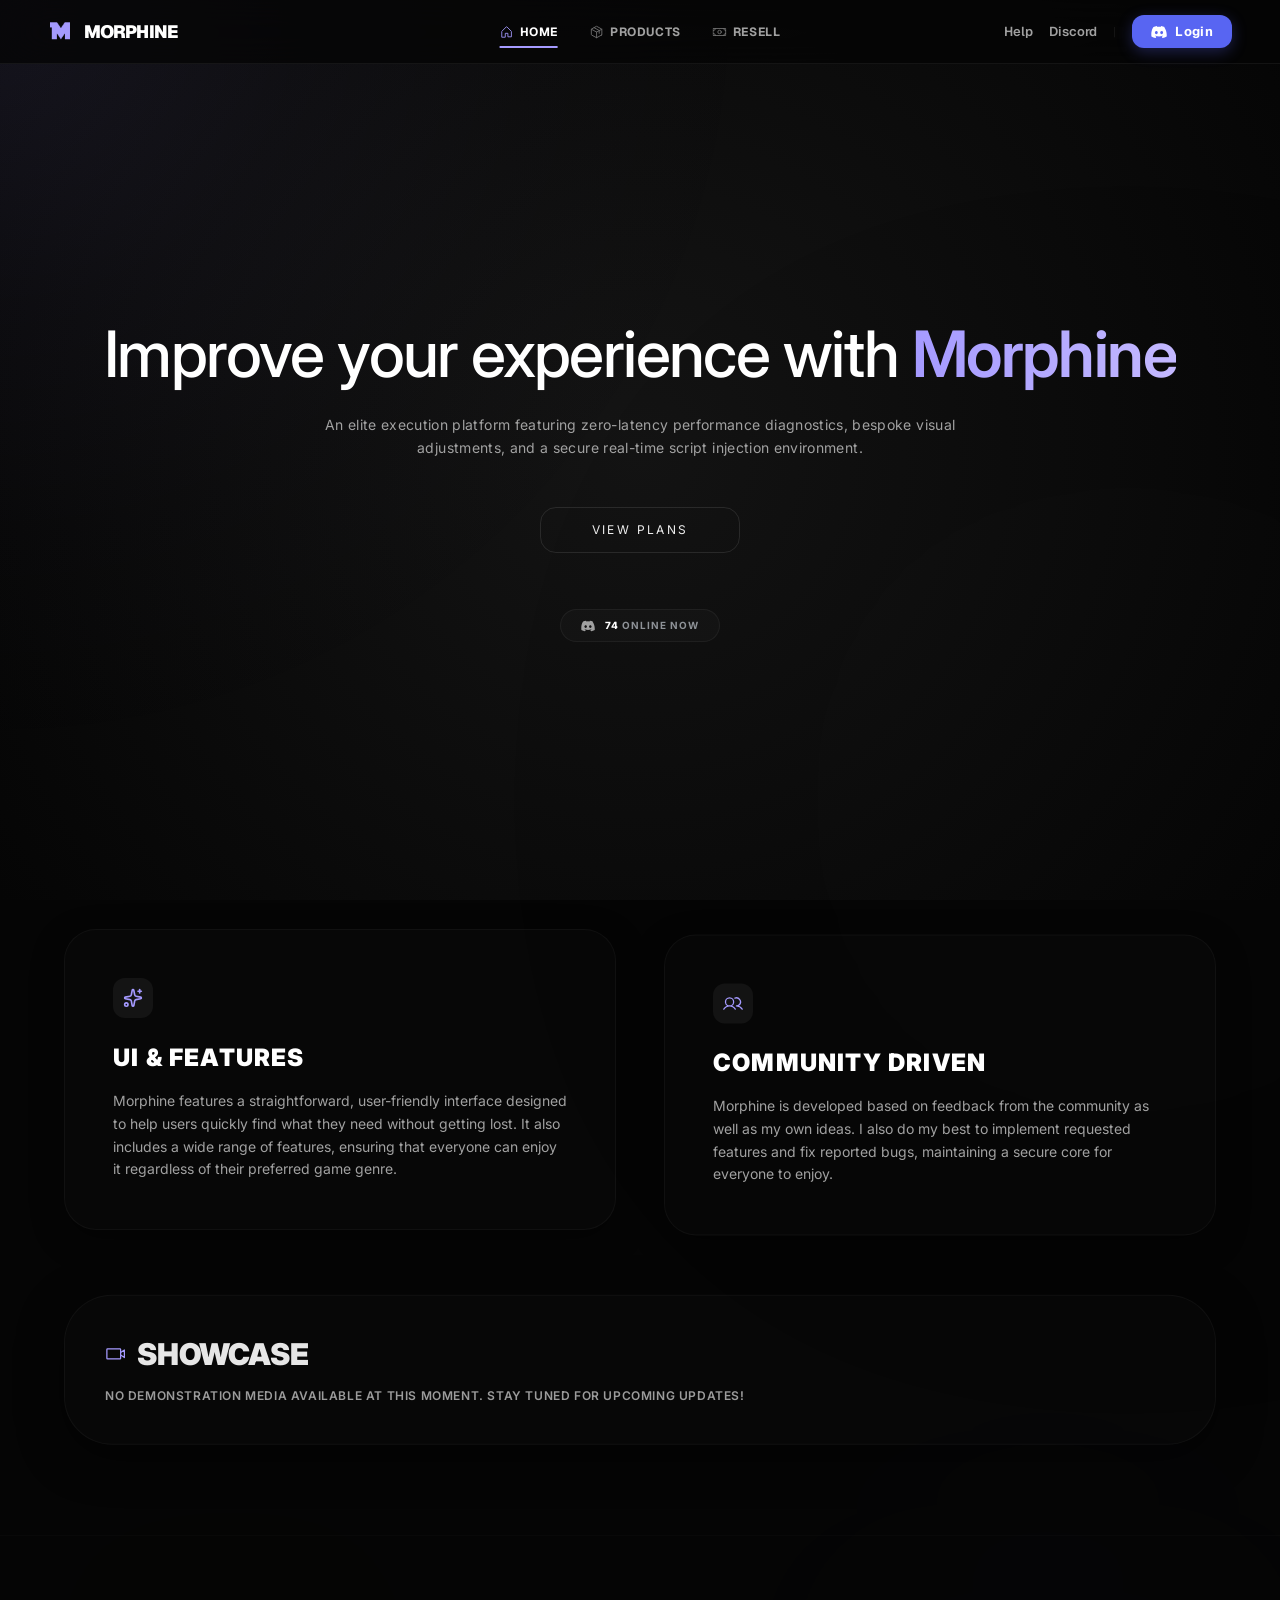
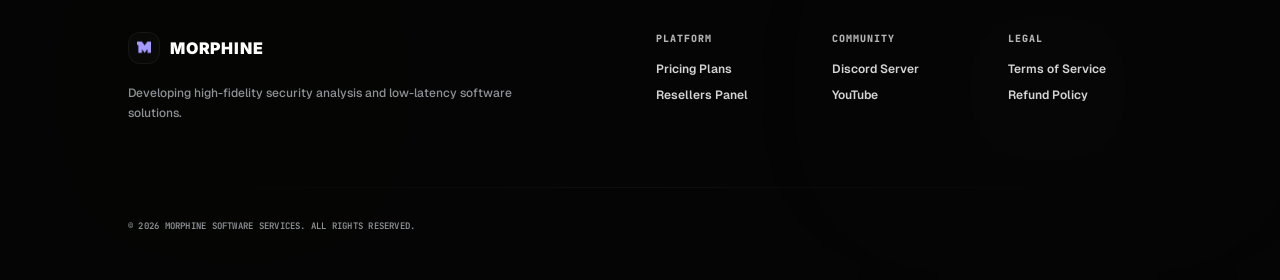
==== index.html @ e071e493 "Add files via upload" ====
<!doctype html>
<html lang="en">
  <head>
    <meta charset="UTF-8" />
    <script type="text/javascript">
      (function() {
        var redirect = sessionStorage.getItem('redirect');
        if (redirect) {
          sessionStorage.removeItem('redirect');
          window.history.replaceState(null, null, redirect);
        }
      })();
    </script>
    <meta name="viewport" content="width=device-width, initial-scale=1.0" />
    <title>Morphine</title>
    <link rel="icon" type="image/png" href="/logo.png">
    <script type="module" crossorigin src="/assets/index-DvwHaj_X.js"></script>
    <link rel="stylesheet" crossorigin href="/assets/index-ChEI8tGY.css">
  </head>
  <body>
    <div id="root"></div>
  </body>
</html>
---- assets/index-ChEI8tGY.css ----
@import"https://fonts.googleapis.com/css2?family=Geist:wght@100..900&family=Inter:wght@300;400;500;600;700;800;900&family=JetBrains+Mono:wght@400;700&display=swap";/*! tailwindcss v4.3.0 | MIT License | https://tailwindcss.com */@layer properties{@supports (((-webkit-hyphens:none)) and (not (margin-trim:inline))) or ((-moz-orient:inline) and (not (color:rgb(from red r g b)))){*,:before,:after,::backdrop{--tw-translate-x:0;--tw-translate-y:0;--tw-translate-z:0;--tw-scale-x:1;--tw-scale-y:1;--tw-scale-z:1;--tw-rotate-x:initial;--tw-rotate-y:initial;--tw-rotate-z:initial;--tw-skew-x:initial;--tw-skew-y:initial;--tw-space-y-reverse:0;--tw-divide-y-reverse:0;--tw-border-style:solid;--tw-gradient-position:initial;--tw-gradient-from:#0000;--tw-gradient-via:#0000;--tw-gradient-to:#0000;--tw-gradient-stops:initial;--tw-gradient-via-stops:initial;--tw-gradient-from-position:0%;--tw-gradient-via-position:50%;--tw-gradient-to-position:100%;--tw-leading:initial;--tw-font-weight:initial;--tw-tracking:initial;--tw-shadow:0 0 #0000;--tw-shadow-color:initial;--tw-shadow-alpha:100%;--tw-inset-shadow:0 0 #0000;--tw-inset-shadow-color:initial;--tw-inset-shadow-alpha:100%;--tw-ring-color:initial;--tw-ring-shadow:0 0 #0000;--tw-inset-ring-color:initial;--tw-inset-ring-shadow:0 0 #0000;--tw-ring-inset:initial;--tw-ring-offset-width:0px;--tw-ring-offset-color:#fff;--tw-ring-offset-shadow:0 0 #0000;--tw-blur:initial;--tw-brightness:initial;--tw-contrast:initial;--tw-grayscale:initial;--tw-hue-rotate:initial;--tw-invert:initial;--tw-opacity:initial;--tw-saturate:initial;--tw-sepia:initial;--tw-drop-shadow:initial;--tw-drop-shadow-color:initial;--tw-drop-shadow-alpha:100%;--tw-drop-shadow-size:initial;--tw-backdrop-blur:initial;--tw-backdrop-brightness:initial;--tw-backdrop-contrast:initial;--tw-backdrop-grayscale:initial;--tw-backdrop-hue-rotate:initial;--tw-backdrop-invert:initial;--tw-backdrop-opacity:initial;--tw-backdrop-saturate:initial;--tw-backdrop-sepia:initial;--tw-duration:initial;--tw-ease:initial}}}@layer theme{:root,:host{--font-sans:"Inter", ui-sans-serif, system-ui, sans-serif;--font-mono:"JetBrains Mono", ui-monospace, SFMono-Regular, monospace;--color-red-400:oklch(70.4% .191 22.216);--color-red-500:oklch(63.7% .237 25.331);--color-amber-200:oklch(92.4% .12 95.746);--color-amber-300:oklch(87.9% .169 91.605);--color-amber-400:oklch(82.8% .189 84.429);--color-amber-500:oklch(76.9% .188 70.08);--color-emerald-300:oklch(84.5% .143 164.978);--color-emerald-400:oklch(76.5% .177 163.223);--color-emerald-500:oklch(69.6% .17 162.48);--color-purple-600:oklch(55.8% .288 302.321);--color-rose-200:oklch(89.2% .058 10.001);--color-rose-400:oklch(71.2% .194 13.428);--color-rose-500:oklch(64.5% .246 16.439);--color-rose-950:oklch(27.1% .105 12.094);--color-gray-700:oklch(37.3% .034 259.733);--color-gray-800:oklch(27.8% .033 256.848);--color-neutral-200:oklch(92.2% 0 0);--color-neutral-300:oklch(87% 0 0);--color-neutral-400:oklch(70.8% 0 0);--color-neutral-500:oklch(55.6% 0 0);--color-neutral-600:oklch(43.9% 0 0);--color-neutral-700:oklch(37.1% 0 0);--color-neutral-800:oklch(26.9% 0 0);--color-black:#000;--color-white:#fff;--spacing:.25rem;--container-sm:24rem;--container-md:28rem;--container-lg:32rem;--container-2xl:42rem;--container-3xl:48rem;--container-4xl:56rem;--container-5xl:64rem;--container-6xl:72rem;--text-xs:.75rem;--text-xs--line-height:calc(1 / .75);--text-sm:.875rem;--text-sm--line-height:calc(1.25 / .875);--text-base:1rem;--text-base--line-height: 1.5 ;--text-lg:1.125rem;--text-lg--line-height:calc(1.75 / 1.125);--text-xl:1.25rem;--text-xl--line-height:calc(1.75 / 1.25);--text-2xl:1.5rem;--text-2xl--line-height:calc(2 / 1.5);--text-3xl:1.875rem;--text-3xl--line-height: 1.2 ;--text-4xl:2.25rem;--text-4xl--line-height:calc(2.5 / 2.25);--text-5xl:3rem;--text-5xl--line-height:1;--text-6xl:3.75rem;--text-6xl--line-height:1;--font-weight-normal:400;--font-weight-medium:500;--font-weight-semibold:600;--font-weight-bold:700;--font-weight-extrabold:800;--font-weight-black:900;--tracking-tighter:-.05em;--tracking-tight:-.025em;--tracking-normal:0em;--tracking-wide:.025em;--tracking-wider:.05em;--tracking-widest:.1em;--leading-tight:1.25;--leading-snug:1.375;--leading-relaxed:1.625;--radius-md:.375rem;--radius-lg:.5rem;--radius-xl:.75rem;--radius-2xl:1rem;--radius-3xl:1.5rem;--ease-out:cubic-bezier(0, 0, .2, 1);--animate-spin:spin 1s linear infinite;--animate-ping:ping 1s cubic-bezier(0, 0, .2, 1) infinite;--animate-pulse:pulse 2s cubic-bezier(.4, 0, .6, 1) infinite;--blur-sm:8px;--blur-md:12px;--blur-xl:24px;--blur-2xl:40px;--default-transition-duration:.15s;--default-transition-timing-function:cubic-bezier(.4, 0, .2, 1);--default-font-family:var(--font-sans);--default-mono-font-family:var(--font-mono);--font-geist:"Geist", "Inter", ui-sans-serif, system-ui, sans-serif}}@layer base{*,:after,:before,::backdrop{box-sizing:border-box;border:0 solid;margin:0;padding:0}::file-selector-button{box-sizing:border-box;border:0 solid;margin:0;padding:0}html,:host{-webkit-text-size-adjust:100%;-moz-tab-size:4;tab-size:4;line-height:1.5;font-family:var(--default-font-family,ui-sans-serif, system-ui, sans-serif, "Apple Color Emoji", "Segoe UI Emoji", "Segoe UI Symbol", "Noto Color Emoji");font-feature-settings:var(--default-font-feature-settings,normal);font-variation-settings:var(--default-font-variation-settings,normal);-webkit-tap-highlight-color:transparent}hr{height:0;color:inherit;border-top-width:1px}abbr:where([title]){-webkit-text-decoration:underline dotted;text-decoration:underline dotted}h1,h2,h3,h4,h5,h6{font-size:inherit;font-weight:inherit}a{color:inherit;-webkit-text-decoration:inherit;text-decoration:inherit}b,strong{font-weight:bolder}code,kbd,samp,pre{font-family:var(--default-mono-font-family,ui-monospace, SFMono-Regular, Menlo, Monaco, Consolas, "Liberation Mono", "Courier New", monospace);font-feature-settings:var(--default-mono-font-feature-settings,normal);font-variation-settings:var(--default-mono-font-variation-settings,normal);font-size:1em}small{font-size:80%}sub,sup{vertical-align:baseline;font-size:75%;line-height:0;position:relative}sub{bottom:-.25em}sup{top:-.5em}table{text-indent:0;border-color:inherit;border-collapse:collapse}:-moz-focusring{outline:auto}progress{vertical-align:baseline}summary{display:list-item}ol,ul,menu{list-style:none}img,svg,video,canvas,audio,iframe,embed,object{vertical-align:middle;display:block}img,video{max-width:100%;height:auto}button,input,select,optgroup,textarea{font:inherit;font-feature-settings:inherit;font-variation-settings:inherit;letter-spacing:inherit;color:inherit;opacity:1;background-color:#0000;border-radius:0}::file-selector-button{font:inherit;font-feature-settings:inherit;font-variation-settings:inherit;letter-spacing:inherit;color:inherit;opacity:1;background-color:#0000;border-radius:0}:where(select:is([multiple],[size])) optgroup{font-weight:bolder}:where(select:is([multiple],[size])) optgroup option{padding-inline-start:20px}::file-selector-button{margin-inline-end:4px}::placeholder{opacity:1}@supports (not ((-webkit-appearance:-apple-pay-button))) or (contain-intrinsic-size:1px){::placeholder{color:currentColor}@supports (color:color-mix(in lab,red,red)){::placeholder{color:color-mix(in oklab,currentcolor 50%,transparent)}}}textarea{resize:vertical}::-webkit-search-decoration{-webkit-appearance:none}::-webkit-date-and-time-value{min-height:1lh;text-align:inherit}::-webkit-datetime-edit{display:inline-flex}::-webkit-datetime-edit-fields-wrapper{padding:0}::-webkit-datetime-edit{padding-block:0}::-webkit-datetime-edit-year-field{padding-block:0}::-webkit-datetime-edit-month-field{padding-block:0}::-webkit-datetime-edit-day-field{padding-block:0}::-webkit-datetime-edit-hour-field{padding-block:0}::-webkit-datetime-edit-minute-field{padding-block:0}::-webkit-datetime-edit-second-field{padding-block:0}::-webkit-datetime-edit-millisecond-field{padding-block:0}::-webkit-datetime-edit-meridiem-field{padding-block:0}::-webkit-calendar-picker-indicator{line-height:1}:-moz-ui-invalid{box-shadow:none}button,input:where([type=button],[type=reset],[type=submit]){-webkit-appearance:button;-moz-appearance:button;appearance:button}::file-selector-button{-webkit-appearance:button;-moz-appearance:button;appearance:button}::-webkit-inner-spin-button{height:auto}::-webkit-outer-spin-button{height:auto}[hidden]:where(:not([hidden=until-found])){display:none!important}}@layer components;@layer utilities{.pointer-events-auto{pointer-events:auto}.pointer-events-none{pointer-events:none}.invisible{visibility:hidden}.absolute{position:absolute}.fixed{position:fixed}.relative{position:relative}.inset-0{inset:calc(var(--spacing) * 0)}.inset-x-0{inset-inline:calc(var(--spacing) * 0)}.inset-y-0{inset-block:calc(var(--spacing) * 0)}.-top-10{top:calc(var(--spacing) * -10)}.-top-12{top:calc(var(--spacing) * -12)}.-top-px{top:-1px}.top-0{top:calc(var(--spacing) * 0)}.top-3{top:calc(var(--spacing) * 3)}.top-3\.5{top:calc(var(--spacing) * 3.5)}.top-4{top:calc(var(--spacing) * 4)}.top-14{top:calc(var(--spacing) * 14)}.top-full{top:100%}.-right-12{right:calc(var(--spacing) * -12)}.right-0{right:calc(var(--spacing) * 0)}.right-1\/4{right:25%}.right-3{right:calc(var(--spacing) * 3)}.right-4{right:calc(var(--spacing) * 4)}.right-6{right:calc(var(--spacing) * 6)}.right-10{right:calc(var(--spacing) * 10)}.bottom-0{bottom:calc(var(--spacing) * 0)}.bottom-3{bottom:calc(var(--spacing) * 3)}.bottom-6{bottom:calc(var(--spacing) * 6)}.bottom-12{bottom:calc(var(--spacing) * 12)}.left-0{left:calc(var(--spacing) * 0)}.left-1\/2{left:50%}.left-1\/4{left:25%}.left-3{left:calc(var(--spacing) * 3)}.left-4{left:calc(var(--spacing) * 4)}.left-10{left:calc(var(--spacing) * 10)}.left-\[19px\]{left:19px}.z-0{z-index:0}.z-10{z-index:10}.z-20{z-index:20}.z-30{z-index:30}.z-40{z-index:40}.z-50{z-index:50}.z-\[60\]{z-index:60}.z-\[190\]{z-index:190}.z-\[200\]{z-index:200}.z-\[210\]{z-index:210}.z-\[9990\]{z-index:9990}.z-\[10000\]{z-index:10000}.container{width:100%}@media(min-width:40rem){.container{max-width:40rem}}@media(min-width:48rem){.container{max-width:48rem}}@media(min-width:64rem){.container{max-width:64rem}}@media(min-width:80rem){.container{max-width:80rem}}@media(min-width:96rem){.container{max-width:96rem}}.mx-auto{margin-inline:auto}.\!my-4\.5{margin-block:calc(var(--spacing) * 4.5)!important}.my-1{margin-block:calc(var(--spacing) * 1)}.my-3{margin-block:calc(var(--spacing) * 3)}.-mt-4{margin-top:calc(var(--spacing) * -4)}.mt-0\.5{margin-top:calc(var(--spacing) * .5)}.mt-1{margin-top:calc(var(--spacing) * 1)}.mt-1\.5{margin-top:calc(var(--spacing) * 1.5)}.mt-2{margin-top:calc(var(--spacing) * 2)}.mt-2\.5{margin-top:calc(var(--spacing) * 2.5)}.mt-3{margin-top:calc(var(--spacing) * 3)}.mt-4{margin-top:calc(var(--spacing) * 4)}.mt-8{margin-top:calc(var(--spacing) * 8)}.mt-12{margin-top:calc(var(--spacing) * 12)}.mt-14{margin-top:calc(var(--spacing) * 14)}.mt-auto{margin-top:auto}.mr-1{margin-right:calc(var(--spacing) * 1)}.mb-0\.5{margin-bottom:calc(var(--spacing) * .5)}.mb-1{margin-bottom:calc(var(--spacing) * 1)}.mb-2{margin-bottom:calc(var(--spacing) * 2)}.mb-3{margin-bottom:calc(var(--spacing) * 3)}.mb-4{margin-bottom:calc(var(--spacing) * 4)}.mb-5{margin-bottom:calc(var(--spacing) * 5)}.mb-6{margin-bottom:calc(var(--spacing) * 6)}.mb-8{margin-bottom:calc(var(--spacing) * 8)}.mb-10{margin-bottom:calc(var(--spacing) * 10)}.mb-12{margin-bottom:calc(var(--spacing) * 12)}.mb-16{margin-bottom:calc(var(--spacing) * 16)}.ml-0\.5{margin-left:calc(var(--spacing) * .5)}.ml-1{margin-left:calc(var(--spacing) * 1)}.ml-2{margin-left:calc(var(--spacing) * 2)}.ml-3{margin-left:calc(var(--spacing) * 3)}.ml-4{margin-left:calc(var(--spacing) * 4)}.block{display:block}.contents{display:contents}.flex{display:flex}.grid{display:grid}.hidden{display:none}.inline{display:inline}.inline-flex{display:inline-flex}.table{display:table}.aspect-\[16\/10\]{aspect-ratio:16/10}.size-5{width:calc(var(--spacing) * 5);height:calc(var(--spacing) * 5)}.h-0\.5{height:calc(var(--spacing) * .5)}.h-1{height:calc(var(--spacing) * 1)}.h-1\.5{height:calc(var(--spacing) * 1.5)}.h-2\.5{height:calc(var(--spacing) * 2.5)}.h-3{height:calc(var(--spacing) * 3)}.h-3\.5{height:calc(var(--spacing) * 3.5)}.h-4{height:calc(var(--spacing) * 4)}.h-4\.5{height:calc(var(--spacing) * 4.5)}.h-5{height:calc(var(--spacing) * 5)}.h-5\.5{height:calc(var(--spacing) * 5.5)}.h-6{height:calc(var(--spacing) * 6)}.h-8{height:calc(var(--spacing) * 8)}.h-9{height:calc(var(--spacing) * 9)}.h-10{height:calc(var(--spacing) * 10)}.h-12{height:calc(var(--spacing) * 12)}.h-14{height:calc(var(--spacing) * 14)}.h-16{height:calc(var(--spacing) * 16)}.h-24{height:calc(var(--spacing) * 24)}.h-32{height:calc(var(--spacing) * 32)}.h-40{height:calc(var(--spacing) * 40)}.h-48{height:calc(var(--spacing) * 48)}.h-96{height:calc(var(--spacing) * 96)}.h-\[1px\]{height:1px}.h-\[35rem\]{height:35rem}.h-\[46rem\]{height:46rem}.h-\[100px\]{height:100px}.h-full{height:100%}.h-px{height:1px}.max-h-\[80vh\]{max-height:80vh}.max-h-\[90vh\]{max-height:90vh}.max-h-\[250px\]{max-height:250px}.min-h-\[50vh\]{min-height:50vh}.min-h-\[82vh\]{min-height:82vh}.min-h-\[85vh\]{min-height:85vh}.min-h-\[90vh\]{min-height:90vh}.min-h-\[92vh\]{min-height:92vh}.min-h-screen{min-height:100vh}.w-1{width:calc(var(--spacing) * 1)}.w-1\.5{width:calc(var(--spacing) * 1.5)}.w-2\.5{width:calc(var(--spacing) * 2.5)}.w-3{width:calc(var(--spacing) * 3)}.w-3\.5{width:calc(var(--spacing) * 3.5)}.w-4{width:calc(var(--spacing) * 4)}.w-4\.5{width:calc(var(--spacing) * 4.5)}.w-5{width:calc(var(--spacing) * 5)}.w-5\.5{width:calc(var(--spacing) * 5.5)}.w-6{width:calc(var(--spacing) * 6)}.w-8{width:calc(var(--spacing) * 8)}.w-9{width:calc(var(--spacing) * 9)}.w-10{width:calc(var(--spacing) * 10)}.w-12{width:calc(var(--spacing) * 12)}.w-16{width:calc(var(--spacing) * 16)}.w-24{width:calc(var(--spacing) * 24)}.w-32{width:calc(var(--spacing) * 32)}.w-40{width:calc(var(--spacing) * 40)}.w-48{width:calc(var(--spacing) * 48)}.w-96{width:calc(var(--spacing) * 96)}.w-\[35rem\]{width:35rem}.w-full{width:100%}.max-w-2xl{max-width:var(--container-2xl)}.max-w-3xl{max-width:var(--container-3xl)}.max-w-4xl{max-width:var(--container-4xl)}.max-w-5xl{max-width:var(--container-5xl)}.max-w-6xl{max-width:var(--container-6xl)}.max-w-\[98vw\]{max-width:98vw}.max-w-\[260px\]{max-width:260px}.max-w-\[360px\]{max-width:360px}.max-w-\[600px\]{max-width:600px}.max-w-\[620px\]{max-width:620px}.max-w-\[640px\]{max-width:640px}.max-w-\[1050px\]{max-width:1050px}.max-w-\[1240px\]{max-width:1240px}.max-w-\[1600px\]{max-width:1600px}.max-w-lg{max-width:var(--container-lg)}.max-w-md{max-width:var(--container-md)}.max-w-sm{max-width:var(--container-sm)}.min-w-0{min-width:calc(var(--spacing) * 0)}.min-w-\[64px\]{min-width:64px}.min-w-\[200px\]{min-width:200px}.min-w-\[240px\]{min-width:240px}.flex-1{flex:1}.shrink-0{flex-shrink:0}.flex-grow{flex-grow:1}.origin-center{transform-origin:50%}.-translate-x-1\/2{--tw-translate-x: -50% ;translate:var(--tw-translate-x) var(--tw-translate-y)}.-translate-x-12{--tw-translate-x:calc(var(--spacing) * -12);translate:var(--tw-translate-x) var(--tw-translate-y)}.-translate-y-8{--tw-translate-y:calc(var(--spacing) * -8);translate:var(--tw-translate-x) var(--tw-translate-y)}.scale-95{--tw-scale-x:95%;--tw-scale-y:95%;--tw-scale-z:95%;scale:var(--tw-scale-x) var(--tw-scale-y)}.scale-x-0{--tw-scale-x:0%;scale:var(--tw-scale-x) var(--tw-scale-y)}.scale-x-100{--tw-scale-x:100%;scale:var(--tw-scale-x) var(--tw-scale-y)}.rotate-180{rotate:180deg}.transform{transform:var(--tw-rotate-x,) var(--tw-rotate-y,) var(--tw-rotate-z,) var(--tw-skew-x,) var(--tw-skew-y,)}.animate-ping{animation:var(--animate-ping)}.animate-pulse{animation:var(--animate-pulse)}.animate-spin{animation:var(--animate-spin)}.cursor-default{cursor:default}.cursor-pointer{cursor:pointer}.resize-none{resize:none}.list-disc{list-style-type:disc}.appearance-none{-webkit-appearance:none;-moz-appearance:none;appearance:none}.grid-cols-1{grid-template-columns:repeat(1,minmax(0,1fr))}.grid-cols-2{grid-template-columns:repeat(2,minmax(0,1fr))}.flex-col{flex-direction:column}.flex-wrap{flex-wrap:wrap}.items-baseline{align-items:baseline}.items-center{align-items:center}.items-start{align-items:flex-start}.justify-between{justify-content:space-between}.justify-center{justify-content:center}.justify-end{justify-content:flex-end}.gap-0\.5{gap:calc(var(--spacing) * .5)}.gap-1{gap:calc(var(--spacing) * 1)}.gap-1\.5{gap:calc(var(--spacing) * 1.5)}.gap-2{gap:calc(var(--spacing) * 2)}.gap-2\.5{gap:calc(var(--spacing) * 2.5)}.gap-3{gap:calc(var(--spacing) * 3)}.gap-3\.5{gap:calc(var(--spacing) * 3.5)}.gap-4{gap:calc(var(--spacing) * 4)}.gap-5{gap:calc(var(--spacing) * 5)}.gap-6{gap:calc(var(--spacing) * 6)}.gap-8{gap:calc(var(--spacing) * 8)}.gap-10{gap:calc(var(--spacing) * 10)}:where(.space-y-1>:not(:last-child)){--tw-space-y-reverse:0;margin-block-start:calc(calc(var(--spacing) * 1) * var(--tw-space-y-reverse));margin-block-end:calc(calc(var(--spacing) * 1) * calc(1 - var(--tw-space-y-reverse)))}:where(.space-y-1\.5>:not(:last-child)){--tw-space-y-reverse:0;margin-block-start:calc(calc(var(--spacing) * 1.5) * var(--tw-space-y-reverse));margin-block-end:calc(calc(var(--spacing) * 1.5) * calc(1 - var(--tw-space-y-reverse)))}:where(.space-y-2>:not(:last-child)){--tw-space-y-reverse:0;margin-block-start:calc(calc(var(--spacing) * 2) * var(--tw-space-y-reverse));margin-block-end:calc(calc(var(--spacing) * 2) * calc(1 - var(--tw-space-y-reverse)))}:where(.space-y-2\.5>:not(:last-child)){--tw-space-y-reverse:0;margin-block-start:calc(calc(var(--spacing) * 2.5) * var(--tw-space-y-reverse));margin-block-end:calc(calc(var(--spacing) * 2.5) * calc(1 - var(--tw-space-y-reverse)))}:where(.space-y-3>:not(:last-child)){--tw-space-y-reverse:0;margin-block-start:calc(calc(var(--spacing) * 3) * var(--tw-space-y-reverse));margin-block-end:calc(calc(var(--spacing) * 3) * calc(1 - var(--tw-space-y-reverse)))}:where(.space-y-3\.5>:not(:last-child)){--tw-space-y-reverse:0;margin-block-start:calc(calc(var(--spacing) * 3.5) * var(--tw-space-y-reverse));margin-block-end:calc(calc(var(--spacing) * 3.5) * calc(1 - var(--tw-space-y-reverse)))}:where(.space-y-4>:not(:last-child)){--tw-space-y-reverse:0;margin-block-start:calc(calc(var(--spacing) * 4) * var(--tw-space-y-reverse));margin-block-end:calc(calc(var(--spacing) * 4) * calc(1 - var(--tw-space-y-reverse)))}:where(.space-y-5>:not(:last-child)){--tw-space-y-reverse:0;margin-block-start:calc(calc(var(--spacing) * 5) * var(--tw-space-y-reverse));margin-block-end:calc(calc(var(--spacing) * 5) * calc(1 - var(--tw-space-y-reverse)))}:where(.space-y-6>:not(:last-child)){--tw-space-y-reverse:0;margin-block-start:calc(calc(var(--spacing) * 6) * var(--tw-space-y-reverse));margin-block-end:calc(calc(var(--spacing) * 6) * calc(1 - var(--tw-space-y-reverse)))}:where(.space-y-16>:not(:last-child)){--tw-space-y-reverse:0;margin-block-start:calc(calc(var(--spacing) * 16) * var(--tw-space-y-reverse));margin-block-end:calc(calc(var(--spacing) * 16) * calc(1 - var(--tw-space-y-reverse)))}:where(.divide-y>:not(:last-child)){--tw-divide-y-reverse:0;border-bottom-style:var(--tw-border-style);border-top-style:var(--tw-border-style);border-top-width:calc(1px * var(--tw-divide-y-reverse));border-bottom-width:calc(1px * calc(1 - var(--tw-divide-y-reverse)))}:where(.divide-white\/\[0\.04\]>:not(:last-child)){border-color:#ffffff0a}@supports (color:color-mix(in lab,red,red)){:where(.divide-white\/\[0\.04\]>:not(:last-child)){border-color:color-mix(in oklab,var(--color-white) 4%,transparent)}}.self-center{align-self:center}.truncate{text-overflow:ellipsis;white-space:nowrap;overflow:hidden}.overflow-hidden{overflow:hidden}.overflow-x-hidden{overflow-x:hidden}.overflow-y-auto{overflow-y:auto}.rounded{border-radius:.25rem}.rounded-2xl{border-radius:var(--radius-2xl)}.rounded-3xl{border-radius:var(--radius-3xl)}.rounded-\[1rem\]{border-radius:1rem}.rounded-\[2rem\]{border-radius:2rem}.rounded-\[3rem\]{border-radius:3rem}.rounded-\[12px\]{border-radius:12px}.rounded-\[32px\]{border-radius:32px}.rounded-full{border-radius:3.40282e38px}.rounded-lg{border-radius:var(--radius-lg)}.rounded-md{border-radius:var(--radius-md)}.rounded-xl{border-radius:var(--radius-xl)}.rounded-t-\[2rem\]{border-top-left-radius:2rem;border-top-right-radius:2rem}.border{border-style:var(--tw-border-style);border-width:1px}.border-0{border-style:var(--tw-border-style);border-width:0}.border-2{border-style:var(--tw-border-style);border-width:2px}.border-t{border-top-style:var(--tw-border-style);border-top-width:1px}.border-b{border-bottom-style:var(--tw-border-style);border-bottom-width:1px}.border-\[\#0cffb3\]\/30{border-color:#0cffb34d}.border-\[\#5865F2\]\/15{border-color:#5865f226}.border-\[\#5865F2\]\/20{border-color:#5865f233}.border-\[\#5865F2\]\/30{border-color:#5865f24d}.border-\[\#a59aff\]{border-color:#a59aff}.border-\[\#a59aff\]\/10{border-color:#a59aff1a}.border-\[\#a59aff\]\/15{border-color:#a59aff26}.border-\[\#a59aff\]\/20{border-color:#a59aff33}.border-\[\#a59aff\]\/30{border-color:#a59aff4d}.border-\[\#a59aff\]\/40{border-color:#a59aff66}.border-amber-500\/10{border-color:#f99c001a}@supports (color:color-mix(in lab,red,red)){.border-amber-500\/10{border-color:color-mix(in oklab,var(--color-amber-500) 10%,transparent)}}.border-amber-500\/15{border-color:#f99c0026}@supports (color:color-mix(in lab,red,red)){.border-amber-500\/15{border-color:color-mix(in oklab,var(--color-amber-500) 15%,transparent)}}.border-amber-500\/20{border-color:#f99c0033}@supports (color:color-mix(in lab,red,red)){.border-amber-500\/20{border-color:color-mix(in oklab,var(--color-amber-500) 20%,transparent)}}.border-black\/20{border-color:#0003}@supports (color:color-mix(in lab,red,red)){.border-black\/20{border-color:color-mix(in oklab,var(--color-black) 20%,transparent)}}.border-emerald-500\/10{border-color:#00bb7f1a}@supports (color:color-mix(in lab,red,red)){.border-emerald-500\/10{border-color:color-mix(in oklab,var(--color-emerald-500) 10%,transparent)}}.border-emerald-500\/15{border-color:#00bb7f26}@supports (color:color-mix(in lab,red,red)){.border-emerald-500\/15{border-color:color-mix(in oklab,var(--color-emerald-500) 15%,transparent)}}.border-emerald-500\/20{border-color:#00bb7f33}@supports (color:color-mix(in lab,red,red)){.border-emerald-500\/20{border-color:color-mix(in oklab,var(--color-emerald-500) 20%,transparent)}}.border-neutral-700{border-color:var(--color-neutral-700)}.border-neutral-800{border-color:var(--color-neutral-800)}.border-red-400\/20{border-color:#ff656833}@supports (color:color-mix(in lab,red,red)){.border-red-400\/20{border-color:color-mix(in oklab,var(--color-red-400) 20%,transparent)}}.border-red-500\/10{border-color:#fb2c361a}@supports (color:color-mix(in lab,red,red)){.border-red-500\/10{border-color:color-mix(in oklab,var(--color-red-500) 10%,transparent)}}.border-red-500\/15{border-color:#fb2c3626}@supports (color:color-mix(in lab,red,red)){.border-red-500\/15{border-color:color-mix(in oklab,var(--color-red-500) 15%,transparent)}}.border-red-500\/20{border-color:#fb2c3633}@supports (color:color-mix(in lab,red,red)){.border-red-500\/20{border-color:color-mix(in oklab,var(--color-red-500) 20%,transparent)}}.border-rose-500\/20{border-color:#ff235733}@supports (color:color-mix(in lab,red,red)){.border-rose-500\/20{border-color:color-mix(in oklab,var(--color-rose-500) 20%,transparent)}}.border-white\/5{border-color:#ffffff0d}@supports (color:color-mix(in lab,red,red)){.border-white\/5{border-color:color-mix(in oklab,var(--color-white) 5%,transparent)}}.border-white\/10{border-color:#ffffff1a}@supports (color:color-mix(in lab,red,red)){.border-white\/10{border-color:color-mix(in oklab,var(--color-white) 10%,transparent)}}.border-white\/\[0\.02\]{border-color:#ffffff05}@supports (color:color-mix(in lab,red,red)){.border-white\/\[0\.02\]{border-color:color-mix(in oklab,var(--color-white) 2%,transparent)}}.border-white\/\[0\.03\]{border-color:#ffffff08}@supports (color:color-mix(in lab,red,red)){.border-white\/\[0\.03\]{border-color:color-mix(in oklab,var(--color-white) 3%,transparent)}}.border-white\/\[0\.04\]{border-color:#ffffff0a}@supports (color:color-mix(in lab,red,red)){.border-white\/\[0\.04\]{border-color:color-mix(in oklab,var(--color-white) 4%,transparent)}}.border-white\/\[0\.05\]{border-color:#ffffff0d}@supports (color:color-mix(in lab,red,red)){.border-white\/\[0\.05\]{border-color:color-mix(in oklab,var(--color-white) 5%,transparent)}}.border-white\/\[0\.06\]{border-color:#ffffff0f}@supports (color:color-mix(in lab,red,red)){.border-white\/\[0\.06\]{border-color:color-mix(in oklab,var(--color-white) 6%,transparent)}}.border-white\/\[0\.08\]{border-color:#ffffff14}@supports (color:color-mix(in lab,red,red)){.border-white\/\[0\.08\]{border-color:color-mix(in oklab,var(--color-white) 8%,transparent)}}.border-t-\[\#a59aff\]{border-top-color:#a59aff}.border-t-black{border-top-color:var(--color-black)}.border-t-red-400{border-top-color:var(--color-red-400)}.border-t-white{border-top-color:var(--color-white)}.bg-\[\#0a0a0a\]\/80{background-color:#0a0a0acc}.bg-\[\#0a0a0a\]\/95{background-color:#0a0a0af2}.bg-\[\#0a0a0c\]{background-color:#0a0a0c}.bg-\[\#0a0b0d\]{background-color:#0a0b0d}.bg-\[\#0c0d10\]{background-color:#0c0d10}.bg-\[\#0c0d10\]\/95{background-color:#0c0d10f2}.bg-\[\#0cffb3\]\/15{background-color:#0cffb326}.bg-\[\#1a1a1a\]{background-color:#1a1a1a}.bg-\[\#5865F2\]{background-color:#5865f2}.bg-\[\#5865F2\]\/5{background-color:#5865f20d}.bg-\[\#5865F2\]\/10{background-color:#5865f21a}.bg-\[\#5865f2\]{background-color:#5865f2}.bg-\[\#07080a\]{background-color:#07080a}.bg-\[\#08090b\]{background-color:#08090b}.bg-\[\#09090b\]{background-color:#09090b}.bg-\[\#12101e\]{background-color:#12101e}.bg-\[\#14151a\]{background-color:#14151a}.bg-\[\#050505\]{background-color:#050505}.bg-\[\#050505\]\/75{background-color:#050505bf}.bg-\[\#050505\]\/98{background-color:#050505fa}.bg-\[\#050507\]{background-color:#050507}.bg-\[\#070709\]{background-color:#070709}.bg-\[\#070709\]\/80{background-color:#070709cc}.bg-\[\#111215\]\/90{background-color:#111215e6}.bg-\[\#111216\]\/50{background-color:#11121680}.bg-\[\#111216\]\/90{background-color:#111216e6}.bg-\[\#141414\]{background-color:#141414}.bg-\[\#a59aff\]{background-color:#a59aff}.bg-\[\#a59aff\]\/5{background-color:#a59aff0d}.bg-\[\#a59aff\]\/10{background-color:#a59aff1a}.bg-\[\#a59aff\]\/\[0\.01\]{background-color:#a59aff03}.bg-\[\#a59aff\]\/\[0\.015\]{background-color:#a59aff04}.bg-amber-400{background-color:var(--color-amber-400)}.bg-amber-500\/5{background-color:#f99c000d}@supports (color:color-mix(in lab,red,red)){.bg-amber-500\/5{background-color:color-mix(in oklab,var(--color-amber-500) 5%,transparent)}}.bg-amber-500\/10{background-color:#f99c001a}@supports (color:color-mix(in lab,red,red)){.bg-amber-500\/10{background-color:color-mix(in oklab,var(--color-amber-500) 10%,transparent)}}.bg-amber-500\/\[0\.005\]{background-color:#f99c0001}@supports (color:color-mix(in lab,red,red)){.bg-amber-500\/\[0\.005\]{background-color:color-mix(in oklab,var(--color-amber-500) .5%,transparent)}}.bg-black{background-color:var(--color-black)}.bg-black\/20{background-color:#0003}@supports (color:color-mix(in lab,red,red)){.bg-black\/20{background-color:color-mix(in oklab,var(--color-black) 20%,transparent)}}.bg-black\/35{background-color:#00000059}@supports (color:color-mix(in lab,red,red)){.bg-black\/35{background-color:color-mix(in oklab,var(--color-black) 35%,transparent)}}.bg-black\/40{background-color:#0006}@supports (color:color-mix(in lab,red,red)){.bg-black\/40{background-color:color-mix(in oklab,var(--color-black) 40%,transparent)}}.bg-black\/45{background-color:#00000073}@supports (color:color-mix(in lab,red,red)){.bg-black\/45{background-color:color-mix(in oklab,var(--color-black) 45%,transparent)}}.bg-black\/75{background-color:#000000bf}@supports (color:color-mix(in lab,red,red)){.bg-black\/75{background-color:color-mix(in oklab,var(--color-black) 75%,transparent)}}.bg-black\/80{background-color:#000c}@supports (color:color-mix(in lab,red,red)){.bg-black\/80{background-color:color-mix(in oklab,var(--color-black) 80%,transparent)}}.bg-current{background-color:currentColor}.bg-emerald-400{background-color:var(--color-emerald-400)}.bg-emerald-500{background-color:var(--color-emerald-500)}.bg-emerald-500\/5{background-color:#00bb7f0d}@supports (color:color-mix(in lab,red,red)){.bg-emerald-500\/5{background-color:color-mix(in oklab,var(--color-emerald-500) 5%,transparent)}}.bg-emerald-500\/10{background-color:#00bb7f1a}@supports (color:color-mix(in lab,red,red)){.bg-emerald-500\/10{background-color:color-mix(in oklab,var(--color-emerald-500) 10%,transparent)}}.bg-emerald-500\/20{background-color:#00bb7f33}@supports (color:color-mix(in lab,red,red)){.bg-emerald-500\/20{background-color:color-mix(in oklab,var(--color-emerald-500) 20%,transparent)}}.bg-gray-800\/50{background-color:#1e293980}@supports (color:color-mix(in lab,red,red)){.bg-gray-800\/50{background-color:color-mix(in oklab,var(--color-gray-800) 50%,transparent)}}.bg-neutral-200\/5{background-color:#e5e5e50d}@supports (color:color-mix(in lab,red,red)){.bg-neutral-200\/5{background-color:color-mix(in oklab,var(--color-neutral-200) 5%,transparent)}}.bg-neutral-700{background-color:var(--color-neutral-700)}.bg-neutral-800{background-color:var(--color-neutral-800)}.bg-purple-600{background-color:var(--color-purple-600)}.bg-red-400{background-color:var(--color-red-400)}.bg-red-500{background-color:var(--color-red-500)}.bg-red-500\/5{background-color:#fb2c360d}@supports (color:color-mix(in lab,red,red)){.bg-red-500\/5{background-color:color-mix(in oklab,var(--color-red-500) 5%,transparent)}}.bg-red-500\/10{background-color:#fb2c361a}@supports (color:color-mix(in lab,red,red)){.bg-red-500\/10{background-color:color-mix(in oklab,var(--color-red-500) 10%,transparent)}}.bg-red-500\/\[0\.02\]{background-color:#fb2c3605}@supports (color:color-mix(in lab,red,red)){.bg-red-500\/\[0\.02\]{background-color:color-mix(in oklab,var(--color-red-500) 2%,transparent)}}.bg-rose-950\/40{background-color:#4d021866}@supports (color:color-mix(in lab,red,red)){.bg-rose-950\/40{background-color:color-mix(in oklab,var(--color-rose-950) 40%,transparent)}}.bg-transparent{background-color:#0000}.bg-white{background-color:var(--color-white)}.bg-white\/5{background-color:#ffffff0d}@supports (color:color-mix(in lab,red,red)){.bg-white\/5{background-color:color-mix(in oklab,var(--color-white) 5%,transparent)}}.bg-white\/\[0\.01\]{background-color:#ffffff03}@supports (color:color-mix(in lab,red,red)){.bg-white\/\[0\.01\]{background-color:color-mix(in oklab,var(--color-white) 1%,transparent)}}.bg-white\/\[0\.02\]{background-color:#ffffff05}@supports (color:color-mix(in lab,red,red)){.bg-white\/\[0\.02\]{background-color:color-mix(in oklab,var(--color-white) 2%,transparent)}}.bg-white\/\[0\.03\]{background-color:#ffffff08}@supports (color:color-mix(in lab,red,red)){.bg-white\/\[0\.03\]{background-color:color-mix(in oklab,var(--color-white) 3%,transparent)}}.bg-white\/\[0\.04\]{background-color:#ffffff0a}@supports (color:color-mix(in lab,red,red)){.bg-white\/\[0\.04\]{background-color:color-mix(in oklab,var(--color-white) 4%,transparent)}}.bg-gradient-to-b{--tw-gradient-position:to bottom in oklab;background-image:linear-gradient(var(--tw-gradient-stops))}.bg-gradient-to-r{--tw-gradient-position:to right in oklab;background-image:linear-gradient(var(--tw-gradient-stops))}.bg-gradient-to-t{--tw-gradient-position:to top in oklab;background-image:linear-gradient(var(--tw-gradient-stops))}.bg-\[radial-gradient\(circle_at_center\,rgba\(165\,154\,255\,0\.12\)_0\%\,transparent_70\%\)\]{background-image:radial-gradient(circle,#a59aff1f,#0000 70%)}.from-\[\#0c0d10\]\/40{--tw-gradient-from:oklab(15.9322% .000112258 -.00655437/.4);--tw-gradient-stops:var(--tw-gradient-via-stops,var(--tw-gradient-position), var(--tw-gradient-from) var(--tw-gradient-from-position), var(--tw-gradient-to) var(--tw-gradient-to-position))}.from-\[\#a59aff\]{--tw-gradient-from:#a59aff;--tw-gradient-stops:var(--tw-gradient-via-stops,var(--tw-gradient-position), var(--tw-gradient-from) var(--tw-gradient-from-position), var(--tw-gradient-to) var(--tw-gradient-to-position))}.from-black\/80{--tw-gradient-from:#000c}@supports (color:color-mix(in lab,red,red)){.from-black\/80{--tw-gradient-from:color-mix(in oklab, var(--color-black) 80%, transparent)}}.from-black\/80{--tw-gradient-stops:var(--tw-gradient-via-stops,var(--tw-gradient-position), var(--tw-gradient-from) var(--tw-gradient-from-position), var(--tw-gradient-to) var(--tw-gradient-to-position))}.from-transparent{--tw-gradient-from:transparent;--tw-gradient-stops:var(--tw-gradient-via-stops,var(--tw-gradient-position), var(--tw-gradient-from) var(--tw-gradient-from-position), var(--tw-gradient-to) var(--tw-gradient-to-position))}.from-white{--tw-gradient-from:var(--color-white);--tw-gradient-stops:var(--tw-gradient-via-stops,var(--tw-gradient-position), var(--tw-gradient-from) var(--tw-gradient-from-position), var(--tw-gradient-to) var(--tw-gradient-to-position))}.via-\[\#a59aff\]\/20{--tw-gradient-via:oklab(73.6888% .0427676 -.137212/.2);--tw-gradient-via-stops:var(--tw-gradient-position), var(--tw-gradient-from) var(--tw-gradient-from-position), var(--tw-gradient-via) var(--tw-gradient-via-position), var(--tw-gradient-to) var(--tw-gradient-to-position);--tw-gradient-stops:var(--tw-gradient-via-stops)}.via-transparent{--tw-gradient-via:transparent;--tw-gradient-via-stops:var(--tw-gradient-position), var(--tw-gradient-from) var(--tw-gradient-from-position), var(--tw-gradient-via) var(--tw-gradient-via-position), var(--tw-gradient-to) var(--tw-gradient-to-position);--tw-gradient-stops:var(--tw-gradient-via-stops)}.via-white\/\[0\.04\]{--tw-gradient-via:#ffffff0a}@supports (color:color-mix(in lab,red,red)){.via-white\/\[0\.04\]{--tw-gradient-via:color-mix(in oklab, var(--color-white) 4%, transparent)}}.via-white\/\[0\.04\]{--tw-gradient-via-stops:var(--tw-gradient-position), var(--tw-gradient-from) var(--tw-gradient-from-position), var(--tw-gradient-via) var(--tw-gradient-via-position), var(--tw-gradient-to) var(--tw-gradient-to-position);--tw-gradient-stops:var(--tw-gradient-via-stops)}.via-white\/\[0\.05\]{--tw-gradient-via:#ffffff0d}@supports (color:color-mix(in lab,red,red)){.via-white\/\[0\.05\]{--tw-gradient-via:color-mix(in oklab, var(--color-white) 5%, transparent)}}.via-white\/\[0\.05\]{--tw-gradient-via-stops:var(--tw-gradient-position), var(--tw-gradient-from) var(--tw-gradient-from-position), var(--tw-gradient-via) var(--tw-gradient-via-position), var(--tw-gradient-to) var(--tw-gradient-to-position);--tw-gradient-stops:var(--tw-gradient-via-stops)}.to-\[\#0c0d10\]{--tw-gradient-to:#0c0d10;--tw-gradient-stops:var(--tw-gradient-via-stops,var(--tw-gradient-position), var(--tw-gradient-from) var(--tw-gradient-from-position), var(--tw-gradient-to) var(--tw-gradient-to-position))}.to-\[\#a59aff\]\/40{--tw-gradient-to:oklab(73.6888% .0427676 -.137212/.4);--tw-gradient-stops:var(--tw-gradient-via-stops,var(--tw-gradient-position), var(--tw-gradient-from) var(--tw-gradient-from-position), var(--tw-gradient-to) var(--tw-gradient-to-position))}.to-\[\#c3b8ff\]{--tw-gradient-to:#c3b8ff;--tw-gradient-stops:var(--tw-gradient-via-stops,var(--tw-gradient-position), var(--tw-gradient-from) var(--tw-gradient-from-position), var(--tw-gradient-to) var(--tw-gradient-to-position))}.to-neutral-300{--tw-gradient-to:var(--color-neutral-300);--tw-gradient-stops:var(--tw-gradient-via-stops,var(--tw-gradient-position), var(--tw-gradient-from) var(--tw-gradient-from-position), var(--tw-gradient-to) var(--tw-gradient-to-position))}.to-transparent{--tw-gradient-to:transparent;--tw-gradient-stops:var(--tw-gradient-via-stops,var(--tw-gradient-position), var(--tw-gradient-from) var(--tw-gradient-from-position), var(--tw-gradient-to) var(--tw-gradient-to-position))}.bg-clip-text{-webkit-background-clip:text;background-clip:text}.fill-current{fill:currentColor}.object-cover{object-fit:cover}.object-center{object-position:center}.p-1{padding:calc(var(--spacing) * 1)}.p-1\.5{padding:calc(var(--spacing) * 1.5)}.p-2{padding:calc(var(--spacing) * 2)}.p-3{padding:calc(var(--spacing) * 3)}.p-3\.5{padding:calc(var(--spacing) * 3.5)}.p-4{padding:calc(var(--spacing) * 4)}.p-5{padding:calc(var(--spacing) * 5)}.p-6{padding:calc(var(--spacing) * 6)}.p-8{padding:calc(var(--spacing) * 8)}.p-10{padding:calc(var(--spacing) * 10)}.px-1{padding-inline:calc(var(--spacing) * 1)}.px-1\.5{padding-inline:calc(var(--spacing) * 1.5)}.px-2{padding-inline:calc(var(--spacing) * 2)}.px-2\.5{padding-inline:calc(var(--spacing) * 2.5)}.px-3{padding-inline:calc(var(--spacing) * 3)}.px-3\.5{padding-inline:calc(var(--spacing) * 3.5)}.px-4{padding-inline:calc(var(--spacing) * 4)}.px-4\.5{padding-inline:calc(var(--spacing) * 4.5)}.px-5{padding-inline:calc(var(--spacing) * 5)}.px-6{padding-inline:calc(var(--spacing) * 6)}.px-8{padding-inline:calc(var(--spacing) * 8)}.px-12{padding-inline:calc(var(--spacing) * 12)}.py-0\.5{padding-block:calc(var(--spacing) * .5)}.py-1{padding-block:calc(var(--spacing) * 1)}.py-1\.5{padding-block:calc(var(--spacing) * 1.5)}.py-2{padding-block:calc(var(--spacing) * 2)}.py-2\.5{padding-block:calc(var(--spacing) * 2.5)}.py-3{padding-block:calc(var(--spacing) * 3)}.py-3\.5{padding-block:calc(var(--spacing) * 3.5)}.py-4{padding-block:calc(var(--spacing) * 4)}.py-4\.5{padding-block:calc(var(--spacing) * 4.5)}.py-5{padding-block:calc(var(--spacing) * 5)}.py-6{padding-block:calc(var(--spacing) * 6)}.py-8{padding-block:calc(var(--spacing) * 8)}.py-12{padding-block:calc(var(--spacing) * 12)}.py-24{padding-block:calc(var(--spacing) * 24)}.py-28{padding-block:calc(var(--spacing) * 28)}.pt-1{padding-top:calc(var(--spacing) * 1)}.pt-2{padding-top:calc(var(--spacing) * 2)}.pt-4{padding-top:calc(var(--spacing) * 4)}.pt-5{padding-top:calc(var(--spacing) * 5)}.pt-6{padding-top:calc(var(--spacing) * 6)}.pt-8{padding-top:calc(var(--spacing) * 8)}.pt-24{padding-top:calc(var(--spacing) * 24)}.pt-28{padding-top:calc(var(--spacing) * 28)}.pt-32{padding-top:calc(var(--spacing) * 32)}.pt-36{padding-top:calc(var(--spacing) * 36)}.pr-1{padding-right:calc(var(--spacing) * 1)}.pr-2{padding-right:calc(var(--spacing) * 2)}.pr-4{padding-right:calc(var(--spacing) * 4)}.pr-10{padding-right:calc(var(--spacing) * 10)}.pb-5{padding-bottom:calc(var(--spacing) * 5)}.pb-6{padding-bottom:calc(var(--spacing) * 6)}.pb-12{padding-bottom:calc(var(--spacing) * 12)}.pb-16{padding-bottom:calc(var(--spacing) * 16)}.pb-24{padding-bottom:calc(var(--spacing) * 24)}.pl-1{padding-left:calc(var(--spacing) * 1)}.pl-4{padding-left:calc(var(--spacing) * 4)}.pl-5{padding-left:calc(var(--spacing) * 5)}.pl-10{padding-left:calc(var(--spacing) * 10)}.pl-11{padding-left:calc(var(--spacing) * 11)}.text-center{text-align:center}.text-left{text-align:left}.text-right{text-align:right}.font-geist{font-family:var(--font-geist)}.font-mono{font-family:var(--font-mono)}.font-sans{font-family:var(--font-sans)}.text-2xl{font-size:var(--text-2xl);line-height:var(--tw-leading,var(--text-2xl--line-height))}.text-3xl{font-size:var(--text-3xl);line-height:var(--tw-leading,var(--text-3xl--line-height))}.text-5xl{font-size:var(--text-5xl);line-height:var(--tw-leading,var(--text-5xl--line-height))}.text-base{font-size:var(--text-base);line-height:var(--tw-leading,var(--text-base--line-height))}.text-lg{font-size:var(--text-lg);line-height:var(--tw-leading,var(--text-lg--line-height))}.text-sm{font-size:var(--text-sm);line-height:var(--tw-leading,var(--text-sm--line-height))}.text-xl{font-size:var(--text-xl);line-height:var(--tw-leading,var(--text-xl--line-height))}.text-xs{font-size:var(--text-xs);line-height:var(--tw-leading,var(--text-xs--line-height))}.text-\[0\.6rem\]{font-size:.6rem}.text-\[0\.62rem\]{font-size:.62rem}.text-\[0\.65rem\]{font-size:.65rem}.text-\[0\.75rem\]{font-size:.75rem}.text-\[2\.2rem\]{font-size:2.2rem}.text-\[2\.8rem\]{font-size:2.8rem}.text-\[2rem\]{font-size:2rem}.text-\[8px\]{font-size:8px}.text-\[9px\]{font-size:9px}.text-\[10px\]{font-size:10px}.text-\[11px\]{font-size:11px}.text-\[12px\]{font-size:12px}.text-\[13px\]{font-size:13px}.text-\[20px\]{font-size:20px}.text-\[34px\]{font-size:34px}.leading-none{--tw-leading:1;line-height:1}.leading-relaxed{--tw-leading:var(--leading-relaxed);line-height:var(--leading-relaxed)}.leading-snug{--tw-leading:var(--leading-snug);line-height:var(--leading-snug)}.leading-tight{--tw-leading:var(--leading-tight);line-height:var(--leading-tight)}.font-black{--tw-font-weight:var(--font-weight-black);font-weight:var(--font-weight-black)}.font-bold{--tw-font-weight:var(--font-weight-bold);font-weight:var(--font-weight-bold)}.font-extrabold{--tw-font-weight:var(--font-weight-extrabold);font-weight:var(--font-weight-extrabold)}.font-medium{--tw-font-weight:var(--font-weight-medium);font-weight:var(--font-weight-medium)}.font-normal{--tw-font-weight:var(--font-weight-normal);font-weight:var(--font-weight-normal)}.font-semibold{--tw-font-weight:var(--font-weight-semibold);font-weight:var(--font-weight-semibold)}.tracking-\[0\.2em\]{--tw-tracking:.2em;letter-spacing:.2em}.tracking-normal{--tw-tracking:var(--tracking-normal);letter-spacing:var(--tracking-normal)}.tracking-tight{--tw-tracking:var(--tracking-tight);letter-spacing:var(--tracking-tight)}.tracking-tighter{--tw-tracking:var(--tracking-tighter);letter-spacing:var(--tracking-tighter)}.tracking-wide{--tw-tracking:var(--tracking-wide);letter-spacing:var(--tracking-wide)}.tracking-wider{--tw-tracking:var(--tracking-wider);letter-spacing:var(--tracking-wider)}.tracking-widest{--tw-tracking:var(--tracking-widest);letter-spacing:var(--tracking-widest)}.break-words{overflow-wrap:break-word}.break-all{word-break:break-all}.whitespace-nowrap{white-space:nowrap}.text-\[\#0cffb3\]{color:#0cffb3}.text-\[\#0d0e11\]{color:#0d0e11}.text-\[\#8e9297\]{color:#8e9297}.text-\[\#5865F2\]{color:#5865f2}.text-\[\#050505\]{color:#050505}.text-\[\#52575c\]{color:#52575c}.text-\[\#a59aff\]{color:#a59aff}.text-\[\#a59aff\]\/80{color:#a59affcc}.text-\[\#c5b7b7\]{color:#c5b7b7}.text-\[\#c7b18f\]{color:#c7b18f}.text-\[\#eeeeee\]{color:#eee}.text-\[\#ff5050\]{color:#ff5050}.text-amber-200{color:var(--color-amber-200)}.text-amber-300{color:var(--color-amber-300)}.text-amber-400{color:var(--color-amber-400)}.text-amber-500{color:var(--color-amber-500)}.text-black{color:var(--color-black)}.text-emerald-300{color:var(--color-emerald-300)}.text-emerald-400{color:var(--color-emerald-400)}.text-neutral-200{color:var(--color-neutral-200)}.text-neutral-300{color:var(--color-neutral-300)}.text-neutral-400{color:var(--color-neutral-400)}.text-neutral-500{color:var(--color-neutral-500)}.text-neutral-600{color:var(--color-neutral-600)}.text-neutral-700{color:var(--color-neutral-700)}.text-red-400{color:var(--color-red-400)}.text-red-400\/95{color:#ff6568f2}@supports (color:color-mix(in lab,red,red)){.text-red-400\/95{color:color-mix(in oklab,var(--color-red-400) 95%,transparent)}}.text-red-500{color:var(--color-red-500)}.text-rose-200{color:var(--color-rose-200)}.text-rose-400{color:var(--color-rose-400)}.text-rose-500{color:var(--color-rose-500)}.text-transparent{color:#0000}.text-white{color:var(--color-white)}.text-white\/60{color:#fff9}@supports (color:color-mix(in lab,red,red)){.text-white\/60{color:color-mix(in oklab,var(--color-white) 60%,transparent)}}.text-white\/70{color:#ffffffb3}@supports (color:color-mix(in lab,red,red)){.text-white\/70{color:color-mix(in oklab,var(--color-white) 70%,transparent)}}.text-white\/90{color:#ffffffe6}@supports (color:color-mix(in lab,red,red)){.text-white\/90{color:color-mix(in oklab,var(--color-white) 90%,transparent)}}.text-white\/\[0\.08\]{color:#ffffff14}@supports (color:color-mix(in lab,red,red)){.text-white\/\[0\.08\]{color:color-mix(in oklab,var(--color-white) 8%,transparent)}}.lowercase{text-transform:lowercase}.uppercase{text-transform:uppercase}.italic{font-style:italic}.underline{text-decoration-line:underline}.placeholder-neutral-700::placeholder{color:var(--color-neutral-700)}.opacity-0{opacity:0}.opacity-25{opacity:.25}.opacity-65{opacity:.65}.opacity-75{opacity:.75}.opacity-80{opacity:.8}.opacity-90{opacity:.9}.opacity-100{opacity:1}.shadow{--tw-shadow:0 1px 3px 0 var(--tw-shadow-color,#0000001a), 0 1px 2px -1px var(--tw-shadow-color,#0000001a);box-shadow:var(--tw-inset-shadow),var(--tw-inset-ring-shadow),var(--tw-ring-offset-shadow),var(--tw-ring-shadow),var(--tw-shadow)}.shadow-2xl{--tw-shadow:0 25px 50px -12px var(--tw-shadow-color,#00000040);box-shadow:var(--tw-inset-shadow),var(--tw-inset-ring-shadow),var(--tw-ring-offset-shadow),var(--tw-ring-shadow),var(--tw-shadow)}.shadow-\[0_2px_8px_rgba\(88\,101\,242\,0\.4\)\]{--tw-shadow:0 2px 8px var(--tw-shadow-color,#5865f266);box-shadow:var(--tw-inset-shadow),var(--tw-inset-ring-shadow),var(--tw-ring-offset-shadow),var(--tw-ring-shadow),var(--tw-shadow)}.shadow-\[0_4px_12px_rgba\(88\,101\,242\,0\.3\)\]{--tw-shadow:0 4px 12px var(--tw-shadow-color,#5865f24d);box-shadow:var(--tw-inset-shadow),var(--tw-inset-ring-shadow),var(--tw-ring-offset-shadow),var(--tw-ring-shadow),var(--tw-shadow)}.shadow-\[0_4px_15px_rgba\(88\,101\,242\,0\.3\)\]{--tw-shadow:0 4px 15px var(--tw-shadow-color,#5865f24d);box-shadow:var(--tw-inset-shadow),var(--tw-inset-ring-shadow),var(--tw-ring-offset-shadow),var(--tw-ring-shadow),var(--tw-shadow)}.shadow-\[0_4px_16px_rgba\(165\,154\,255\,0\.15\)\]{--tw-shadow:0 4px 16px var(--tw-shadow-color,#a59aff26);box-shadow:var(--tw-inset-shadow),var(--tw-inset-ring-shadow),var(--tw-ring-offset-shadow),var(--tw-ring-shadow),var(--tw-shadow)}.shadow-\[0_4px_20px_rgba\(0\,0\,0\,0\.3\)\]{--tw-shadow:0 4px 20px var(--tw-shadow-color,#0000004d);box-shadow:var(--tw-inset-shadow),var(--tw-inset-ring-shadow),var(--tw-ring-offset-shadow),var(--tw-ring-shadow),var(--tw-shadow)}.shadow-\[0_4px_20px_rgba\(88\,101\,242\,0\.35\)\]{--tw-shadow:0 4px 20px var(--tw-shadow-color,#5865f259);box-shadow:var(--tw-inset-shadow),var(--tw-inset-ring-shadow),var(--tw-ring-offset-shadow),var(--tw-ring-shadow),var(--tw-shadow)}.shadow-\[0_4px_24px_rgba\(165\,154\,255\,0\.25\)\]{--tw-shadow:0 4px 24px var(--tw-shadow-color,#a59aff40);box-shadow:var(--tw-inset-shadow),var(--tw-inset-ring-shadow),var(--tw-ring-offset-shadow),var(--tw-ring-shadow),var(--tw-shadow)}.shadow-\[0_8px_24px_rgba\(88\,101\,242\,0\.25\)\]{--tw-shadow:0 8px 24px var(--tw-shadow-color,#5865f240);box-shadow:var(--tw-inset-shadow),var(--tw-inset-ring-shadow),var(--tw-ring-offset-shadow),var(--tw-ring-shadow),var(--tw-shadow)}.shadow-\[0_10px_32px_rgba\(0\,0\,0\,0\.4\)\]{--tw-shadow:0 10px 32px var(--tw-shadow-color,#0006);box-shadow:var(--tw-inset-shadow),var(--tw-inset-ring-shadow),var(--tw-ring-offset-shadow),var(--tw-ring-shadow),var(--tw-shadow)}.shadow-\[0_12px_44px_rgba\(0\,0\,0\,0\.5\)\]{--tw-shadow:0 12px 44px var(--tw-shadow-color,#00000080);box-shadow:var(--tw-inset-shadow),var(--tw-inset-ring-shadow),var(--tw-ring-offset-shadow),var(--tw-ring-shadow),var(--tw-shadow)}.shadow-\[0_15px_40px_rgba\(0\,0\,0\,0\.9\)\]{--tw-shadow:0 15px 40px var(--tw-shadow-color,#000000e6);box-shadow:var(--tw-inset-shadow),var(--tw-inset-ring-shadow),var(--tw-ring-offset-shadow),var(--tw-ring-shadow),var(--tw-shadow)}.shadow-\[0_20px_50px_rgba\(0\,0\,0\,0\.5\)\]{--tw-shadow:0 20px 50px var(--tw-shadow-color,#00000080);box-shadow:var(--tw-inset-shadow),var(--tw-inset-ring-shadow),var(--tw-ring-offset-shadow),var(--tw-ring-shadow),var(--tw-shadow)}.shadow-\[0_24px_48px_rgba\(0\,0\,0\,0\.95\)\]{--tw-shadow:0 24px 48px var(--tw-shadow-color,#000000f2);box-shadow:var(--tw-inset-shadow),var(--tw-inset-ring-shadow),var(--tw-ring-offset-shadow),var(--tw-ring-shadow),var(--tw-shadow)}.shadow-\[0_24px_64px_rgba\(0\,0\,0\,0\.8\)\]{--tw-shadow:0 24px 64px var(--tw-shadow-color,#000c);box-shadow:var(--tw-inset-shadow),var(--tw-inset-ring-shadow),var(--tw-ring-offset-shadow),var(--tw-ring-shadow),var(--tw-shadow)}.shadow-\[0_24px_64px_rgba\(0\,0\,0\,0\.85\)\]{--tw-shadow:0 24px 64px var(--tw-shadow-color,#000000d9);box-shadow:var(--tw-inset-shadow),var(--tw-inset-ring-shadow),var(--tw-ring-offset-shadow),var(--tw-ring-shadow),var(--tw-shadow)}.shadow-\[0_24px_80px_rgba\(0\,0\,0\,0\.95\)\]{--tw-shadow:0 24px 80px var(--tw-shadow-color,#000000f2);box-shadow:var(--tw-inset-shadow),var(--tw-inset-ring-shadow),var(--tw-ring-offset-shadow),var(--tw-ring-shadow),var(--tw-shadow)}.shadow-\[0_32px_64px_rgba\(0\,0\,0\,0\.85\)\]{--tw-shadow:0 32px 64px var(--tw-shadow-color,#000000d9);box-shadow:var(--tw-inset-shadow),var(--tw-inset-ring-shadow),var(--tw-ring-offset-shadow),var(--tw-ring-shadow),var(--tw-shadow)}.shadow-\[0_32px_80px_rgba\(0\,0\,0\,0\.9\)\]{--tw-shadow:0 32px 80px var(--tw-shadow-color,#000000e6);box-shadow:var(--tw-inset-shadow),var(--tw-inset-ring-shadow),var(--tw-ring-offset-shadow),var(--tw-ring-shadow),var(--tw-shadow)}.shadow-\[0_32px_100px_rgba\(0\,0\,0\,0\.95\)\]{--tw-shadow:0 32px 100px var(--tw-shadow-color,#000000f2);box-shadow:var(--tw-inset-shadow),var(--tw-inset-ring-shadow),var(--tw-ring-offset-shadow),var(--tw-ring-shadow),var(--tw-shadow)}.shadow-lg{--tw-shadow:0 10px 15px -3px var(--tw-shadow-color,#0000001a), 0 4px 6px -4px var(--tw-shadow-color,#0000001a);box-shadow:var(--tw-inset-shadow),var(--tw-inset-ring-shadow),var(--tw-ring-offset-shadow),var(--tw-ring-shadow),var(--tw-shadow)}.shadow-sm,.shadow\/darkening{--tw-shadow:0 1px 3px 0 var(--tw-shadow-color,#0000001a), 0 1px 2px -1px var(--tw-shadow-color,#0000001a);box-shadow:var(--tw-inset-shadow),var(--tw-inset-ring-shadow),var(--tw-ring-offset-shadow),var(--tw-ring-shadow),var(--tw-shadow)}.blur{--tw-blur:blur(8px);filter:var(--tw-blur,) var(--tw-brightness,) var(--tw-contrast,) var(--tw-grayscale,) var(--tw-hue-rotate,) var(--tw-invert,) var(--tw-saturate,) var(--tw-sepia,) var(--tw-drop-shadow,)}.blur-2xl{--tw-blur:blur(var(--blur-2xl));filter:var(--tw-blur,) var(--tw-brightness,) var(--tw-contrast,) var(--tw-grayscale,) var(--tw-hue-rotate,) var(--tw-invert,) var(--tw-saturate,) var(--tw-sepia,) var(--tw-drop-shadow,)}.blur-\[30px\]{--tw-blur:blur(30px);filter:var(--tw-blur,) var(--tw-brightness,) var(--tw-contrast,) var(--tw-grayscale,) var(--tw-hue-rotate,) var(--tw-invert,) var(--tw-saturate,) var(--tw-sepia,) var(--tw-drop-shadow,)}.blur-\[40px\]{--tw-blur:blur(40px);filter:var(--tw-blur,) var(--tw-brightness,) var(--tw-contrast,) var(--tw-grayscale,) var(--tw-hue-rotate,) var(--tw-invert,) var(--tw-saturate,) var(--tw-sepia,) var(--tw-drop-shadow,)}.blur-\[64px\]{--tw-blur:blur(64px);filter:var(--tw-blur,) var(--tw-brightness,) var(--tw-contrast,) var(--tw-grayscale,) var(--tw-hue-rotate,) var(--tw-invert,) var(--tw-saturate,) var(--tw-sepia,) var(--tw-drop-shadow,)}.blur-\[120px\]{--tw-blur:blur(120px);filter:var(--tw-blur,) var(--tw-brightness,) var(--tw-contrast,) var(--tw-grayscale,) var(--tw-hue-rotate,) var(--tw-invert,) var(--tw-saturate,) var(--tw-sepia,) var(--tw-drop-shadow,)}.filter{filter:var(--tw-blur,) var(--tw-brightness,) var(--tw-contrast,) var(--tw-grayscale,) var(--tw-hue-rotate,) var(--tw-invert,) var(--tw-saturate,) var(--tw-sepia,) var(--tw-drop-shadow,)}.backdrop-blur-\[6px\]{--tw-backdrop-blur:blur(6px);-webkit-backdrop-filter:var(--tw-backdrop-blur,) var(--tw-backdrop-brightness,) var(--tw-backdrop-contrast,) var(--tw-backdrop-grayscale,) var(--tw-backdrop-hue-rotate,) var(--tw-backdrop-invert,) var(--tw-backdrop-opacity,) var(--tw-backdrop-saturate,) var(--tw-backdrop-sepia,);backdrop-filter:var(--tw-backdrop-blur,) var(--tw-backdrop-brightness,) var(--tw-backdrop-contrast,) var(--tw-backdrop-grayscale,) var(--tw-backdrop-hue-rotate,) var(--tw-backdrop-invert,) var(--tw-backdrop-opacity,) var(--tw-backdrop-saturate,) var(--tw-backdrop-sepia,)}.backdrop-blur-\[12px\]{--tw-backdrop-blur:blur(12px);-webkit-backdrop-filter:var(--tw-backdrop-blur,) var(--tw-backdrop-brightness,) var(--tw-backdrop-contrast,) var(--tw-backdrop-grayscale,) var(--tw-backdrop-hue-rotate,) var(--tw-backdrop-invert,) var(--tw-backdrop-opacity,) var(--tw-backdrop-saturate,) var(--tw-backdrop-sepia,);backdrop-filter:var(--tw-backdrop-blur,) var(--tw-backdrop-brightness,) var(--tw-backdrop-contrast,) var(--tw-backdrop-grayscale,) var(--tw-backdrop-hue-rotate,) var(--tw-backdrop-invert,) var(--tw-backdrop-opacity,) var(--tw-backdrop-saturate,) var(--tw-backdrop-sepia,)}.backdrop-blur-md{--tw-backdrop-blur:blur(var(--blur-md));-webkit-backdrop-filter:var(--tw-backdrop-blur,) var(--tw-backdrop-brightness,) var(--tw-backdrop-contrast,) var(--tw-backdrop-grayscale,) var(--tw-backdrop-hue-rotate,) var(--tw-backdrop-invert,) var(--tw-backdrop-opacity,) var(--tw-backdrop-saturate,) var(--tw-backdrop-sepia,);backdrop-filter:var(--tw-backdrop-blur,) var(--tw-backdrop-brightness,) var(--tw-backdrop-contrast,) var(--tw-backdrop-grayscale,) var(--tw-backdrop-hue-rotate,) var(--tw-backdrop-invert,) var(--tw-backdrop-opacity,) var(--tw-backdrop-saturate,) var(--tw-backdrop-sepia,)}.backdrop-blur-none{--tw-backdrop-blur: ;-webkit-backdrop-filter:var(--tw-backdrop-blur,) var(--tw-backdrop-brightness,) var(--tw-backdrop-contrast,) var(--tw-backdrop-grayscale,) var(--tw-backdrop-hue-rotate,) var(--tw-backdrop-invert,) var(--tw-backdrop-opacity,) var(--tw-backdrop-saturate,) var(--tw-backdrop-sepia,);backdrop-filter:var(--tw-backdrop-blur,) var(--tw-backdrop-brightness,) var(--tw-backdrop-contrast,) var(--tw-backdrop-grayscale,) var(--tw-backdrop-hue-rotate,) var(--tw-backdrop-invert,) var(--tw-backdrop-opacity,) var(--tw-backdrop-saturate,) var(--tw-backdrop-sepia,)}.backdrop-blur-sm{--tw-backdrop-blur:blur(var(--blur-sm));-webkit-backdrop-filter:var(--tw-backdrop-blur,) var(--tw-backdrop-brightness,) var(--tw-backdrop-contrast,) var(--tw-backdrop-grayscale,) var(--tw-backdrop-hue-rotate,) var(--tw-backdrop-invert,) var(--tw-backdrop-opacity,) var(--tw-backdrop-saturate,) var(--tw-backdrop-sepia,);backdrop-filter:var(--tw-backdrop-blur,) var(--tw-backdrop-brightness,) var(--tw-backdrop-contrast,) var(--tw-backdrop-grayscale,) var(--tw-backdrop-hue-rotate,) var(--tw-backdrop-invert,) var(--tw-backdrop-opacity,) var(--tw-backdrop-saturate,) var(--tw-backdrop-sepia,)}.backdrop-blur-xl{--tw-backdrop-blur:blur(var(--blur-xl));-webkit-backdrop-filter:var(--tw-backdrop-blur,) var(--tw-backdrop-brightness,) var(--tw-backdrop-contrast,) var(--tw-backdrop-grayscale,) var(--tw-backdrop-hue-rotate,) var(--tw-backdrop-invert,) var(--tw-backdrop-opacity,) var(--tw-backdrop-saturate,) var(--tw-backdrop-sepia,);backdrop-filter:var(--tw-backdrop-blur,) var(--tw-backdrop-brightness,) var(--tw-backdrop-contrast,) var(--tw-backdrop-grayscale,) var(--tw-backdrop-hue-rotate,) var(--tw-backdrop-invert,) var(--tw-backdrop-opacity,) var(--tw-backdrop-saturate,) var(--tw-backdrop-sepia,)}.transition{transition-property:color,background-color,border-color,outline-color,text-decoration-color,fill,stroke,--tw-gradient-from,--tw-gradient-via,--tw-gradient-to,opacity,box-shadow,transform,translate,scale,rotate,filter,-webkit-backdrop-filter,backdrop-filter,display,content-visibility,overlay,pointer-events;transition-timing-function:var(--tw-ease,var(--default-transition-timing-function));transition-duration:var(--tw-duration,var(--default-transition-duration))}.transition-all{transition-property:all;transition-timing-function:var(--tw-ease,var(--default-transition-timing-function));transition-duration:var(--tw-duration,var(--default-transition-duration))}.transition-colors{transition-property:color,background-color,border-color,outline-color,text-decoration-color,fill,stroke,--tw-gradient-from,--tw-gradient-via,--tw-gradient-to;transition-timing-function:var(--tw-ease,var(--default-transition-timing-function));transition-duration:var(--tw-duration,var(--default-transition-duration))}.transition-transform{transition-property:transform,translate,scale,rotate;transition-timing-function:var(--tw-ease,var(--default-transition-timing-function));transition-duration:var(--tw-duration,var(--default-transition-duration))}.duration-100{--tw-duration:.1s;transition-duration:.1s}.duration-150{--tw-duration:.15s;transition-duration:.15s}.duration-200{--tw-duration:.2s;transition-duration:.2s}.duration-250{--tw-duration:.25s;transition-duration:.25s}.duration-300{--tw-duration:.3s;transition-duration:.3s}.duration-700{--tw-duration:.7s;transition-duration:.7s}.duration-\[400ms\]{--tw-duration:.4s;transition-duration:.4s}.ease-out{--tw-ease:var(--ease-out);transition-timing-function:var(--ease-out)}.outline-none{--tw-outline-style:none;outline-style:none}.select-all{-webkit-user-select:all;user-select:all}.select-none{-webkit-user-select:none;user-select:none}.select-text{-webkit-user-select:text;user-select:text}@media(hover:hover){.group-hover\:-translate-x-1:is(:where(.group):hover *){--tw-translate-x:calc(var(--spacing) * -1);translate:var(--tw-translate-x) var(--tw-translate-y)}.group-hover\:scale-105:is(:where(.group):hover *){--tw-scale-x:105%;--tw-scale-y:105%;--tw-scale-z:105%;scale:var(--tw-scale-x) var(--tw-scale-y)}.group-hover\:scale-110:is(:where(.group):hover *){--tw-scale-x:110%;--tw-scale-y:110%;--tw-scale-z:110%;scale:var(--tw-scale-x) var(--tw-scale-y)}.group-hover\:scale-x-100:is(:where(.group):hover *){--tw-scale-x:100%;scale:var(--tw-scale-x) var(--tw-scale-y)}.group-hover\:border-\[\#a59aff\]\/40:is(:where(.group):hover *){border-color:#a59aff66}.group-hover\:bg-\[\#a59aff\]\/5:is(:where(.group):hover *){background-color:#a59aff0d}.group-hover\:text-\[\#5865F2\]:is(:where(.group):hover *){color:#5865f2}.group-hover\:text-\[\#a59aff\]:is(:where(.group):hover *){color:#a59aff}.group-hover\:text-\[\#da5c5c\]:is(:where(.group):hover *){color:#da5c5c}.group-hover\:text-white:is(:where(.group):hover *){color:var(--color-white)}.group-hover\:opacity-100:is(:where(.group):hover *){opacity:1}.group-hover\/btn\:translate-x-1:is(:where(.group\/btn):hover *){--tw-translate-x:calc(var(--spacing) * 1);translate:var(--tw-translate-x) var(--tw-translate-y)}}.placeholder\:font-geist::placeholder{font-family:var(--font-geist)}.placeholder\:text-neutral-600::placeholder{color:var(--color-neutral-600)}.placeholder\:normal-case::placeholder{text-transform:none}@media(hover:hover){.hover\:scale-110:hover{--tw-scale-x:110%;--tw-scale-y:110%;--tw-scale-z:110%;scale:var(--tw-scale-x) var(--tw-scale-y)}.hover\:scale-\[1\.03\]:hover{scale:1.03}.hover\:rotate-12:hover{rotate:12deg}.hover\:border-\[\#5865F2\]\/50:hover{border-color:#5865f280}.hover\:border-\[\#a59aff\]:hover{border-color:#a59aff}.hover\:border-\[\#a59aff\]\/40:hover{border-color:#a59aff66}.hover\:border-white\/10:hover{border-color:#ffffff1a}@supports (color:color-mix(in lab,red,red)){.hover\:border-white\/10:hover{border-color:color-mix(in oklab,var(--color-white) 10%,transparent)}}.hover\:border-white\/20:hover{border-color:#fff3}@supports (color:color-mix(in lab,red,red)){.hover\:border-white\/20:hover{border-color:color-mix(in oklab,var(--color-white) 20%,transparent)}}.hover\:border-white\/\[0\.08\]:hover{border-color:#ffffff14}@supports (color:color-mix(in lab,red,red)){.hover\:border-white\/\[0\.08\]:hover{border-color:color-mix(in oklab,var(--color-white) 8%,transparent)}}.hover\:border-white\/\[0\.12\]:hover{border-color:#ffffff1f}@supports (color:color-mix(in lab,red,red)){.hover\:border-white\/\[0\.12\]:hover{border-color:color-mix(in oklab,var(--color-white) 12%,transparent)}}.hover\:bg-\[\#191b22\]:hover{background-color:#191b22}.hover\:bg-\[\#4752C4\]:hover{background-color:#4752c4}.hover\:bg-\[\#5865F2\]\/10:hover{background-color:#5865f21a}.hover\:bg-\[\#9084ff\]:hover{background-color:#9084ff}.hover\:bg-\[\#a59aff\]:hover{background-color:#a59aff}.hover\:bg-\[\#a59aff\]\/5:hover{background-color:#a59aff0d}.hover\:bg-\[\#b0a7ff\]:hover{background-color:#b0a7ff}.hover\:bg-\[\#b5abff\]:hover{background-color:#b5abff}.hover\:bg-\[\#c7b18f\]:hover{background-color:#c7b18f}.hover\:bg-black\/40:hover{background-color:#0006}@supports (color:color-mix(in lab,red,red)){.hover\:bg-black\/40:hover{background-color:color-mix(in oklab,var(--color-black) 40%,transparent)}}.hover\:bg-gray-700:hover{background-color:var(--color-gray-700)}.hover\:bg-neutral-200:hover{background-color:var(--color-neutral-200)}.hover\:bg-red-500\/10:hover{background-color:#fb2c361a}@supports (color:color-mix(in lab,red,red)){.hover\:bg-red-500\/10:hover{background-color:color-mix(in oklab,var(--color-red-500) 10%,transparent)}}.hover\:bg-red-500\/\[0\.03\]:hover{background-color:#fb2c3608}@supports (color:color-mix(in lab,red,red)){.hover\:bg-red-500\/\[0\.03\]:hover{background-color:color-mix(in oklab,var(--color-red-500) 3%,transparent)}}.hover\:bg-rose-500\/10:hover{background-color:#ff23571a}@supports (color:color-mix(in lab,red,red)){.hover\:bg-rose-500\/10:hover{background-color:color-mix(in oklab,var(--color-rose-500) 10%,transparent)}}.hover\:bg-white\/5:hover{background-color:#ffffff0d}@supports (color:color-mix(in lab,red,red)){.hover\:bg-white\/5:hover{background-color:color-mix(in oklab,var(--color-white) 5%,transparent)}}.hover\:bg-white\/10:hover{background-color:#ffffff1a}@supports (color:color-mix(in lab,red,red)){.hover\:bg-white\/10:hover{background-color:color-mix(in oklab,var(--color-white) 10%,transparent)}}.hover\:bg-white\/\[0\.03\]:hover{background-color:#ffffff08}@supports (color:color-mix(in lab,red,red)){.hover\:bg-white\/\[0\.03\]:hover{background-color:color-mix(in oklab,var(--color-white) 3%,transparent)}}.hover\:bg-white\/\[0\.06\]:hover{background-color:#ffffff0f}@supports (color:color-mix(in lab,red,red)){.hover\:bg-white\/\[0\.06\]:hover{background-color:color-mix(in oklab,var(--color-white) 6%,transparent)}}.hover\:text-\[\#a59aff\]:hover{color:#a59aff}.hover\:text-\[\#da5c5c\]:hover{color:#da5c5c}.hover\:text-neutral-200:hover{color:var(--color-neutral-200)}.hover\:text-white:hover{color:var(--color-white)}.hover\:underline:hover{text-decoration-line:underline}.hover\:shadow-\[0_0_20px_rgba\(88\,101\,242\,0\.15\)\]:hover{--tw-shadow:0 0 20px var(--tw-shadow-color,#5865f226);box-shadow:var(--tw-inset-shadow),var(--tw-inset-ring-shadow),var(--tw-ring-offset-shadow),var(--tw-ring-shadow),var(--tw-shadow)}.hover\:shadow-\[0_6px_20px_rgba\(88\,101\,242\,0\.5\)\]:hover{--tw-shadow:0 6px 20px var(--tw-shadow-color,#5865f280);box-shadow:var(--tw-inset-shadow),var(--tw-inset-ring-shadow),var(--tw-ring-offset-shadow),var(--tw-ring-shadow),var(--tw-shadow)}}.focus\:border-\[\#a59aff\]\/30:focus{border-color:#a59aff4d}.focus\:border-white\/20:focus{border-color:#fff3}@supports (color:color-mix(in lab,red,red)){.focus\:border-white\/20:focus{border-color:color-mix(in oklab,var(--color-white) 20%,transparent)}}.focus\:bg-black\/60:focus{background-color:#0009}@supports (color:color-mix(in lab,red,red)){.focus\:bg-black\/60:focus{background-color:color-mix(in oklab,var(--color-black) 60%,transparent)}}.focus\:ring-1:focus{--tw-ring-shadow:var(--tw-ring-inset,) 0 0 0 calc(1px + var(--tw-ring-offset-width)) var(--tw-ring-color,currentcolor);box-shadow:var(--tw-inset-shadow),var(--tw-inset-ring-shadow),var(--tw-ring-offset-shadow),var(--tw-ring-shadow),var(--tw-shadow)}.focus\:ring-white\/20:focus{--tw-ring-color:#fff3}@supports (color:color-mix(in lab,red,red)){.focus\:ring-white\/20:focus{--tw-ring-color:color-mix(in oklab, var(--color-white) 20%, transparent)}}.focus\:outline-none:focus{--tw-outline-style:none;outline-style:none}.active\:scale-95:active{--tw-scale-x:95%;--tw-scale-y:95%;--tw-scale-z:95%;scale:var(--tw-scale-x) var(--tw-scale-y)}.active\:scale-98:active{--tw-scale-x:98%;--tw-scale-y:98%;--tw-scale-z:98%;scale:var(--tw-scale-x) var(--tw-scale-y)}.active\:scale-\[0\.98\]:active{scale:.98}.disabled\:pointer-events-none:disabled{pointer-events:none}.disabled\:bg-\[\#a59aff\]\/40:disabled{background-color:#a59aff66}.disabled\:opacity-50:disabled{opacity:.5}@media(min-width:40rem){.sm\:block{display:block}.sm\:w-auto{width:auto}.sm\:min-w-\[70px\]{min-width:70px}.sm\:grid-cols-2{grid-template-columns:repeat(2,minmax(0,1fr))}.sm\:grid-cols-3{grid-template-columns:repeat(3,minmax(0,1fr))}.sm\:flex-row{flex-direction:row}.sm\:p-10{padding:calc(var(--spacing) * 10)}.sm\:px-6{padding-inline:calc(var(--spacing) * 6)}.sm\:pl-9{padding-left:calc(var(--spacing) * 9)}.sm\:text-left{text-align:left}.sm\:text-2xl{font-size:var(--text-2xl);line-height:var(--tw-leading,var(--text-2xl--line-height))}.sm\:text-3xl{font-size:var(--text-3xl);line-height:var(--tw-leading,var(--text-3xl--line-height))}.sm\:text-4xl{font-size:var(--text-4xl);line-height:var(--tw-leading,var(--text-4xl--line-height))}.sm\:text-sm{font-size:var(--text-sm);line-height:var(--tw-leading,var(--text-sm--line-height))}.sm\:text-\[2\.6rem\]{font-size:2.6rem}.sm\:text-\[3\.5rem\]{font-size:3.5rem}.sm\:text-\[3rem\]{font-size:3rem}}@media(min-width:48rem){.md\:top-16{top:calc(var(--spacing) * 16)}.md\:col-span-2{grid-column:span 2/span 2}.md\:col-span-3{grid-column:span 3/span 3}.md\:col-span-5{grid-column:span 5/span 5}.md\:col-span-9{grid-column:span 9/span 9}.md\:col-start-7{grid-column-start:7}.md\:flex{display:flex}.md\:hidden{display:none}.md\:h-16{height:calc(var(--spacing) * 16)}.md\:h-\[52rem\]{height:52rem}.md\:max-w-\[32rem\]{max-width:32rem}.md\:grid-cols-2{grid-template-columns:repeat(2,minmax(0,1fr))}.md\:grid-cols-12{grid-template-columns:repeat(12,minmax(0,1fr))}.md\:gap-4{gap:calc(var(--spacing) * 4)}.md\:gap-8{gap:calc(var(--spacing) * 8)}.md\:gap-12{gap:calc(var(--spacing) * 12)}.md\:p-8{padding:calc(var(--spacing) * 8)}.md\:p-10{padding:calc(var(--spacing) * 10)}.md\:p-12{padding:calc(var(--spacing) * 12)}.md\:p-14{padding:calc(var(--spacing) * 14)}.md\:px-10{padding-inline:calc(var(--spacing) * 10)}.md\:px-12{padding-inline:calc(var(--spacing) * 12)}.md\:pr-6{padding-right:calc(var(--spacing) * 6)}.md\:text-3xl{font-size:var(--text-3xl);line-height:var(--tw-leading,var(--text-3xl--line-height))}.md\:text-5xl{font-size:var(--text-5xl);line-height:var(--tw-leading,var(--text-5xl--line-height))}.md\:text-6xl{font-size:var(--text-6xl);line-height:var(--tw-leading,var(--text-6xl--line-height))}.md\:text-base{font-size:var(--text-base);line-height:var(--tw-leading,var(--text-base--line-height))}.md\:text-\[3\.5rem\]{font-size:3.5rem}.md\:text-\[4rem\]{font-size:4rem}.md\:text-\[13px\]{font-size:13px}.md\:text-\[15px\]{font-size:15px}}@media(min-width:64rem){.lg\:col-span-5{grid-column:span 5/span 5}.lg\:col-span-7{grid-column:span 7/span 7}.lg\:grid-cols-12{grid-template-columns:repeat(12,minmax(0,1fr))}.lg\:border-t-0{border-top-style:var(--tw-border-style);border-top-width:0}.lg\:border-r{border-right-style:var(--tw-border-style);border-right-width:1px}.lg\:border-b-0{border-bottom-style:var(--tw-border-style);border-bottom-width:0}.lg\:px-5{padding-inline:calc(var(--spacing) * 5)}.lg\:text-\[4rem\]{font-size:4rem}}}body{color:#fff;font-family:var(--font-sans);background-color:#050505;overflow-x:hidden}.bg-mesh{z-index:-2;background:radial-gradient(circle,#141414,#050505);width:100%;height:100%;position:fixed;top:0;left:0}.orb{filter:blur(180px);opacity:.12;z-index:-1;pointer-events:none;border-radius:50%;animation:28s ease-in-out infinite alternate float;position:fixed}.glow-top-left{pointer-events:none;z-index:-1;background:radial-gradient(60vw at 0 0,#a59aff1a,#a59aff0a 40%,#a59aff03,#0000);width:100%;height:100%;animation:8s ease-in-out infinite alternate glow-breathe;position:fixed;top:0;left:0}@keyframes float{0%{transform:translate(0)}to{transform:translate(50px,50px)}}@keyframes glow-breathe{0%{opacity:.85}to{opacity:1}}.hacker-text{letter-spacing:-.05em;-webkit-text-fill-color:transparent;background:linear-gradient(#fff 40%,#666) 0 0/100%;-webkit-background-clip:text}@property --tw-translate-x{syntax:"*";inherits:false;initial-value:0}@property --tw-translate-y{syntax:"*";inherits:false;initial-value:0}@property --tw-translate-z{syntax:"*";inherits:false;initial-value:0}@property --tw-scale-x{syntax:"*";inherits:false;initial-value:1}@property --tw-scale-y{syntax:"*";inherits:false;initial-value:1}@property --tw-scale-z{syntax:"*";inherits:false;initial-value:1}@property --tw-rotate-x{syntax:"*";inherits:false}@property --tw-rotate-y{syntax:"*";inherits:false}@property --tw-rotate-z{syntax:"*";inherits:false}@property --tw-skew-x{syntax:"*";inherits:false}@property --tw-skew-y{syntax:"*";inherits:false}@property --tw-space-y-reverse{syntax:"*";inherits:false;initial-value:0}@property --tw-divide-y-reverse{syntax:"*";inherits:false;initial-value:0}@property --tw-border-style{syntax:"*";inherits:false;initial-value:solid}@property --tw-gradient-position{syntax:"*";inherits:false}@property --tw-gradient-from{syntax:"<color>";inherits:false;initial-value:#0000}@property --tw-gradient-via{syntax:"<color>";inherits:false;initial-value:#0000}@property --tw-gradient-to{syntax:"<color>";inherits:false;initial-value:#0000}@property --tw-gradient-stops{syntax:"*";inherits:false}@property --tw-gradient-via-stops{syntax:"*";inherits:false}@property --tw-gradient-from-position{syntax:"<length-percentage>";inherits:false;initial-value:0%}@property --tw-gradient-via-position{syntax:"<length-percentage>";inherits:false;initial-value:50%}@property --tw-gradient-to-position{syntax:"<length-percentage>";inherits:false;initial-value:100%}@property --tw-leading{syntax:"*";inherits:false}@property --tw-font-weight{syntax:"*";inherits:false}@property --tw-tracking{syntax:"*";inherits:false}@property --tw-shadow{syntax:"*";inherits:false;initial-value:0 0 #0000}@property --tw-shadow-color{syntax:"*";inherits:false}@property --tw-shadow-alpha{syntax:"<percentage>";inherits:false;initial-value:100%}@property --tw-inset-shadow{syntax:"*";inherits:false;initial-value:0 0 #0000}@property --tw-inset-shadow-color{syntax:"*";inherits:false}@property --tw-inset-shadow-alpha{syntax:"<percentage>";inherits:false;initial-value:100%}@property --tw-ring-color{syntax:"*";inherits:false}@property --tw-ring-shadow{syntax:"*";inherits:false;initial-value:0 0 #0000}@property --tw-inset-ring-color{syntax:"*";inherits:false}@property --tw-inset-ring-shadow{syntax:"*";inherits:false;initial-value:0 0 #0000}@property --tw-ring-inset{syntax:"*";inherits:false}@property --tw-ring-offset-width{syntax:"<length>";inherits:false;initial-value:0}@property --tw-ring-offset-color{syntax:"*";inherits:false;initial-value:#fff}@property --tw-ring-offset-shadow{syntax:"*";inherits:false;initial-value:0 0 #0000}@property --tw-blur{syntax:"*";inherits:false}@property --tw-brightness{syntax:"*";inherits:false}@property --tw-contrast{syntax:"*";inherits:false}@property --tw-grayscale{syntax:"*";inherits:false}@property --tw-hue-rotate{syntax:"*";inherits:false}@property --tw-invert{syntax:"*";inherits:false}@property --tw-opacity{syntax:"*";inherits:false}@property --tw-saturate{syntax:"*";inherits:false}@property --tw-sepia{syntax:"*";inherits:false}@property --tw-drop-shadow{syntax:"*";inherits:false}@property --tw-drop-shadow-color{syntax:"*";inherits:false}@property --tw-drop-shadow-alpha{syntax:"<percentage>";inherits:false;initial-value:100%}@property --tw-drop-shadow-size{syntax:"*";inherits:false}@property --tw-backdrop-blur{syntax:"*";inherits:false}@property --tw-backdrop-brightness{syntax:"*";inherits:false}@property --tw-backdrop-contrast{syntax:"*";inherits:false}@property --tw-backdrop-grayscale{syntax:"*";inherits:false}@property --tw-backdrop-hue-rotate{syntax:"*";inherits:false}@property --tw-backdrop-invert{syntax:"*";inherits:false}@property --tw-backdrop-opacity{syntax:"*";inherits:false}@property --tw-backdrop-saturate{syntax:"*";inherits:false}@property --tw-backdrop-sepia{syntax:"*";inherits:false}@property --tw-duration{syntax:"*";inherits:false}@property --tw-ease{syntax:"*";inherits:false}@keyframes spin{to{transform:rotate(360deg)}}@keyframes ping{75%,to{opacity:0;transform:scale(2)}}@keyframes pulse{50%{opacity:.5}}
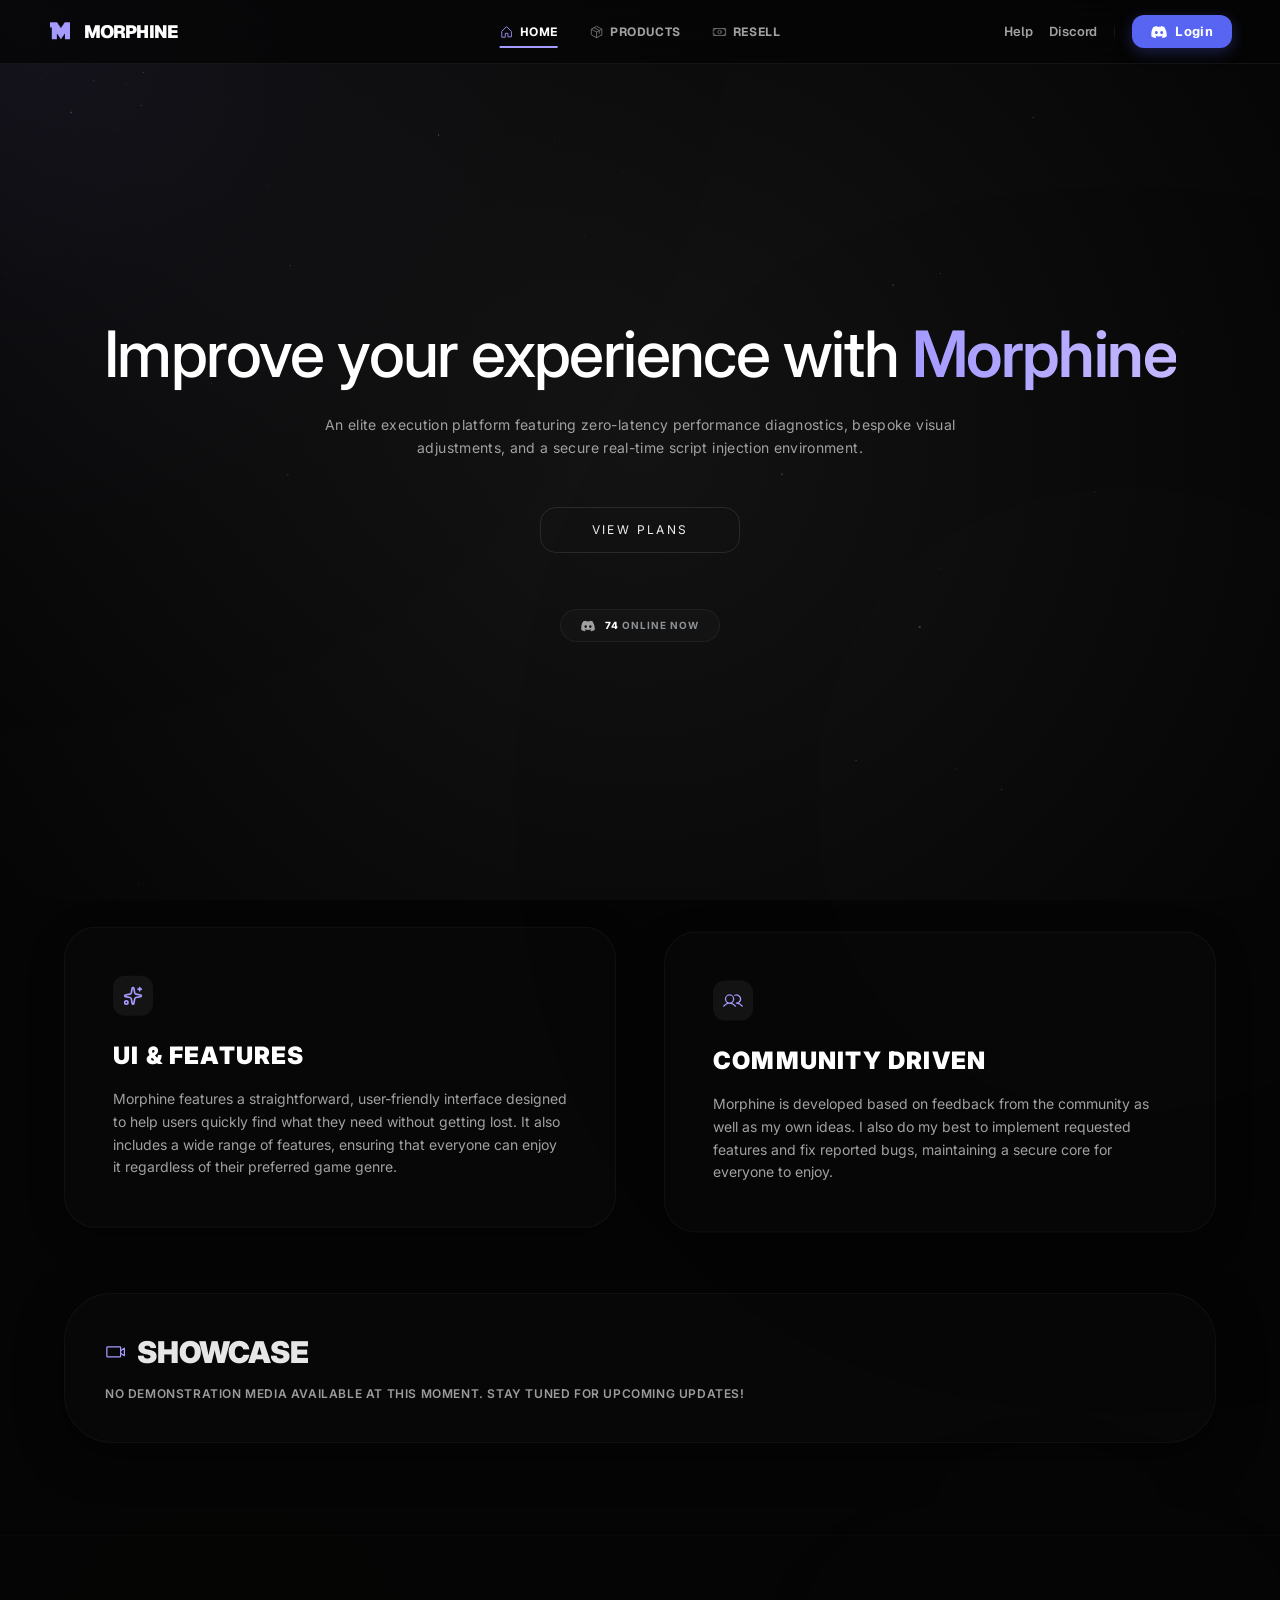
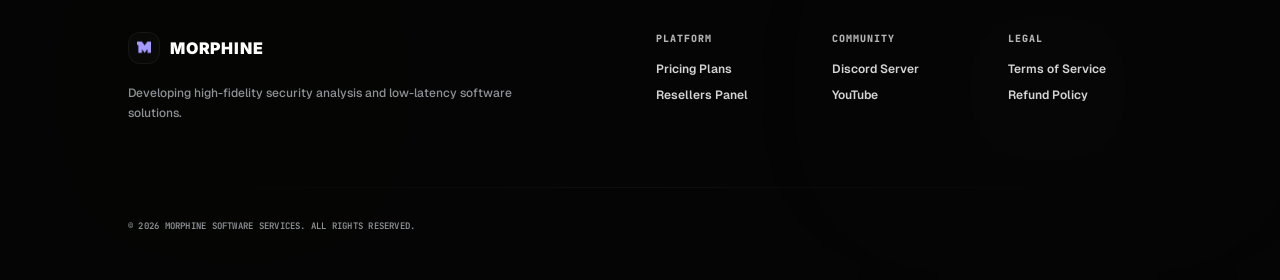
==== commit 7db0dcb0: "Add files via upload" ====
--- a/index.html
+++ b/index.html
@@ -14,8 +14,8 @@
     <meta name="viewport" content="width=device-width, initial-scale=1.0" />
     <title>Morphine</title>
     <link rel="icon" type="image/png" href="/logo.png">
-    <script type="module" crossorigin src="/assets/index-DvwHaj_X.js"></script>
-    <link rel="stylesheet" crossorigin href="/assets/index-ChEI8tGY.css">
+    <script type="module" crossorigin src="/assets/index-BYezkoM1.js"></script>
+    <link rel="stylesheet" crossorigin href="/assets/index-BbdmhzkY.css">
   </head>
   <body>
     <div id="root"></div>
--- a/assets/index-BbdmhzkY.css
+++ b/assets/index-BbdmhzkY.css
@@ -0,0 +1 @@
+@import"https://fonts.googleapis.com/css2?family=Geist:wght@100..900&family=Inter:wght@300;400;500;600;700;800;900&family=JetBrains+Mono:wght@400;700&display=swap";/*! tailwindcss v4.3.0 | MIT License | https://tailwindcss.com */@layer properties{@supports (((-webkit-hyphens:none)) and (not (margin-trim:inline))) or ((-moz-orient:inline) and (not (color:rgb(from red r g b)))){*,:before,:after,::backdrop{--tw-translate-x:0;--tw-translate-y:0;--tw-translate-z:0;--tw-scale-x:1;--tw-scale-y:1;--tw-scale-z:1;--tw-rotate-x:initial;--tw-rotate-y:initial;--tw-rotate-z:initial;--tw-skew-x:initial;--tw-skew-y:initial;--tw-space-y-reverse:0;--tw-divide-y-reverse:0;--tw-border-style:solid;--tw-gradient-position:initial;--tw-gradient-from:#0000;--tw-gradient-via:#0000;--tw-gradient-to:#0000;--tw-gradient-stops:initial;--tw-gradient-via-stops:initial;--tw-gradient-from-position:0%;--tw-gradient-via-position:50%;--tw-gradient-to-position:100%;--tw-leading:initial;--tw-font-weight:initial;--tw-tracking:initial;--tw-shadow:0 0 #0000;--tw-shadow-color:initial;--tw-shadow-alpha:100%;--tw-inset-shadow:0 0 #0000;--tw-inset-shadow-color:initial;--tw-inset-shadow-alpha:100%;--tw-ring-color:initial;--tw-ring-shadow:0 0 #0000;--tw-inset-ring-color:initial;--tw-inset-ring-shadow:0 0 #0000;--tw-ring-inset:initial;--tw-ring-offset-width:0px;--tw-ring-offset-color:#fff;--tw-ring-offset-shadow:0 0 #0000;--tw-blur:initial;--tw-brightness:initial;--tw-contrast:initial;--tw-grayscale:initial;--tw-hue-rotate:initial;--tw-invert:initial;--tw-opacity:initial;--tw-saturate:initial;--tw-sepia:initial;--tw-drop-shadow:initial;--tw-drop-shadow-color:initial;--tw-drop-shadow-alpha:100%;--tw-drop-shadow-size:initial;--tw-backdrop-blur:initial;--tw-backdrop-brightness:initial;--tw-backdrop-contrast:initial;--tw-backdrop-grayscale:initial;--tw-backdrop-hue-rotate:initial;--tw-backdrop-invert:initial;--tw-backdrop-opacity:initial;--tw-backdrop-saturate:initial;--tw-backdrop-sepia:initial;--tw-duration:initial;--tw-ease:initial}}}@layer theme{:root,:host{--font-sans:"Inter", ui-sans-serif, system-ui, sans-serif;--font-mono:"JetBrains Mono", ui-monospace, SFMono-Regular, monospace;--color-red-400:oklch(70.4% .191 22.216);--color-red-500:oklch(63.7% .237 25.331);--color-amber-200:oklch(92.4% .12 95.746);--color-amber-300:oklch(87.9% .169 91.605);--color-amber-400:oklch(82.8% .189 84.429);--color-amber-500:oklch(76.9% .188 70.08);--color-emerald-300:oklch(84.5% .143 164.978);--color-emerald-400:oklch(76.5% .177 163.223);--color-emerald-500:oklch(69.6% .17 162.48);--color-purple-600:oklch(55.8% .288 302.321);--color-rose-200:oklch(89.2% .058 10.001);--color-rose-400:oklch(71.2% .194 13.428);--color-rose-500:oklch(64.5% .246 16.439);--color-rose-950:oklch(27.1% .105 12.094);--color-gray-700:oklch(37.3% .034 259.733);--color-gray-800:oklch(27.8% .033 256.848);--color-neutral-200:oklch(92.2% 0 0);--color-neutral-300:oklch(87% 0 0);--color-neutral-400:oklch(70.8% 0 0);--color-neutral-500:oklch(55.6% 0 0);--color-neutral-600:oklch(43.9% 0 0);--color-neutral-700:oklch(37.1% 0 0);--color-neutral-800:oklch(26.9% 0 0);--color-black:#000;--color-white:#fff;--spacing:.25rem;--container-sm:24rem;--container-md:28rem;--container-lg:32rem;--container-2xl:42rem;--container-3xl:48rem;--container-4xl:56rem;--container-5xl:64rem;--container-6xl:72rem;--text-xs:.75rem;--text-xs--line-height:calc(1 / .75);--text-sm:.875rem;--text-sm--line-height:calc(1.25 / .875);--text-base:1rem;--text-base--line-height: 1.5 ;--text-lg:1.125rem;--text-lg--line-height:calc(1.75 / 1.125);--text-xl:1.25rem;--text-xl--line-height:calc(1.75 / 1.25);--text-2xl:1.5rem;--text-2xl--line-height:calc(2 / 1.5);--text-3xl:1.875rem;--text-3xl--line-height: 1.2 ;--text-4xl:2.25rem;--text-4xl--line-height:calc(2.5 / 2.25);--text-5xl:3rem;--text-5xl--line-height:1;--text-6xl:3.75rem;--text-6xl--line-height:1;--font-weight-normal:400;--font-weight-medium:500;--font-weight-semibold:600;--font-weight-bold:700;--font-weight-extrabold:800;--font-weight-black:900;--tracking-tighter:-.05em;--tracking-tight:-.025em;--tracking-normal:0em;--tracking-wide:.025em;--tracking-wider:.05em;--tracking-widest:.1em;--leading-tight:1.25;--leading-relaxed:1.625;--radius-md:.375rem;--radius-lg:.5rem;--radius-xl:.75rem;--radius-2xl:1rem;--radius-3xl:1.5rem;--ease-out:cubic-bezier(0, 0, .2, 1);--animate-spin:spin 1s linear infinite;--animate-ping:ping 1s cubic-bezier(0, 0, .2, 1) infinite;--animate-pulse:pulse 2s cubic-bezier(.4, 0, .6, 1) infinite;--blur-sm:8px;--blur-md:12px;--blur-xl:24px;--blur-2xl:40px;--default-transition-duration:.15s;--default-transition-timing-function:cubic-bezier(.4, 0, .2, 1);--default-font-family:var(--font-sans);--default-mono-font-family:var(--font-mono);--font-geist:"Geist", "Inter", ui-sans-serif, system-ui, sans-serif}}@layer base{*,:after,:before,::backdrop{box-sizing:border-box;border:0 solid;margin:0;padding:0}::file-selector-button{box-sizing:border-box;border:0 solid;margin:0;padding:0}html,:host{-webkit-text-size-adjust:100%;-moz-tab-size:4;tab-size:4;line-height:1.5;font-family:var(--default-font-family,ui-sans-serif, system-ui, sans-serif, "Apple Color Emoji", "Segoe UI Emoji", "Segoe UI Symbol", "Noto Color Emoji");font-feature-settings:var(--default-font-feature-settings,normal);font-variation-settings:var(--default-font-variation-settings,normal);-webkit-tap-highlight-color:transparent}hr{height:0;color:inherit;border-top-width:1px}abbr:where([title]){-webkit-text-decoration:underline dotted;text-decoration:underline dotted}h1,h2,h3,h4,h5,h6{font-size:inherit;font-weight:inherit}a{color:inherit;-webkit-text-decoration:inherit;text-decoration:inherit}b,strong{font-weight:bolder}code,kbd,samp,pre{font-family:var(--default-mono-font-family,ui-monospace, SFMono-Regular, Menlo, Monaco, Consolas, "Liberation Mono", "Courier New", monospace);font-feature-settings:var(--default-mono-font-feature-settings,normal);font-variation-settings:var(--default-mono-font-variation-settings,normal);font-size:1em}small{font-size:80%}sub,sup{vertical-align:baseline;font-size:75%;line-height:0;position:relative}sub{bottom:-.25em}sup{top:-.5em}table{text-indent:0;border-color:inherit;border-collapse:collapse}:-moz-focusring{outline:auto}progress{vertical-align:baseline}summary{display:list-item}ol,ul,menu{list-style:none}img,svg,video,canvas,audio,iframe,embed,object{vertical-align:middle;display:block}img,video{max-width:100%;height:auto}button,input,select,optgroup,textarea{font:inherit;font-feature-settings:inherit;font-variation-settings:inherit;letter-spacing:inherit;color:inherit;opacity:1;background-color:#0000;border-radius:0}::file-selector-button{font:inherit;font-feature-settings:inherit;font-variation-settings:inherit;letter-spacing:inherit;color:inherit;opacity:1;background-color:#0000;border-radius:0}:where(select:is([multiple],[size])) optgroup{font-weight:bolder}:where(select:is([multiple],[size])) optgroup option{padding-inline-start:20px}::file-selector-button{margin-inline-end:4px}::placeholder{opacity:1}@supports (not ((-webkit-appearance:-apple-pay-button))) or (contain-intrinsic-size:1px){::placeholder{color:currentColor}@supports (color:color-mix(in lab,red,red)){::placeholder{color:color-mix(in oklab,currentcolor 50%,transparent)}}}textarea{resize:vertical}::-webkit-search-decoration{-webkit-appearance:none}::-webkit-date-and-time-value{min-height:1lh;text-align:inherit}::-webkit-datetime-edit{display:inline-flex}::-webkit-datetime-edit-fields-wrapper{padding:0}::-webkit-datetime-edit{padding-block:0}::-webkit-datetime-edit-year-field{padding-block:0}::-webkit-datetime-edit-month-field{padding-block:0}::-webkit-datetime-edit-day-field{padding-block:0}::-webkit-datetime-edit-hour-field{padding-block:0}::-webkit-datetime-edit-minute-field{padding-block:0}::-webkit-datetime-edit-second-field{padding-block:0}::-webkit-datetime-edit-millisecond-field{padding-block:0}::-webkit-datetime-edit-meridiem-field{padding-block:0}::-webkit-calendar-picker-indicator{line-height:1}:-moz-ui-invalid{box-shadow:none}button,input:where([type=button],[type=reset],[type=submit]){-webkit-appearance:button;-moz-appearance:button;appearance:button}::file-selector-button{-webkit-appearance:button;-moz-appearance:button;appearance:button}::-webkit-inner-spin-button{height:auto}::-webkit-outer-spin-button{height:auto}[hidden]:where(:not([hidden=until-found])){display:none!important}}@layer components;@layer utilities{.pointer-events-auto{pointer-events:auto}.pointer-events-none{pointer-events:none}.invisible{visibility:hidden}.absolute{position:absolute}.fixed{position:fixed}.relative{position:relative}.inset-0{inset:calc(var(--spacing) * 0)}.inset-x-0{inset-inline:calc(var(--spacing) * 0)}.inset-y-0{inset-block:calc(var(--spacing) * 0)}.-top-10{top:calc(var(--spacing) * -10)}.-top-12{top:calc(var(--spacing) * -12)}.-top-px{top:-1px}.top-0{top:calc(var(--spacing) * 0)}.top-3{top:calc(var(--spacing) * 3)}.top-4{top:calc(var(--spacing) * 4)}.top-14{top:calc(var(--spacing) * 14)}.top-full{top:100%}.-right-12{right:calc(var(--spacing) * -12)}.right-0{right:calc(var(--spacing) * 0)}.right-1\/4{right:25%}.right-3{right:calc(var(--spacing) * 3)}.right-4{right:calc(var(--spacing) * 4)}.right-6{right:calc(var(--spacing) * 6)}.right-10{right:calc(var(--spacing) * 10)}.bottom-0{bottom:calc(var(--spacing) * 0)}.bottom-3{bottom:calc(var(--spacing) * 3)}.bottom-6{bottom:calc(var(--spacing) * 6)}.bottom-12{bottom:calc(var(--spacing) * 12)}.left-0{left:calc(var(--spacing) * 0)}.left-1\/2{left:50%}.left-1\/4{left:25%}.left-3{left:calc(var(--spacing) * 3)}.left-4{left:calc(var(--spacing) * 4)}.left-10{left:calc(var(--spacing) * 10)}.left-\[19px\]{left:19px}.z-0{z-index:0}.z-10{z-index:10}.z-20{z-index:20}.z-30{z-index:30}.z-40{z-index:40}.z-50{z-index:50}.z-\[60\]{z-index:60}.z-\[190\]{z-index:190}.z-\[200\]{z-index:200}.z-\[210\]{z-index:210}.z-\[9990\]{z-index:9990}.z-\[10000\]{z-index:10000}.container{width:100%}@media(min-width:40rem){.container{max-width:40rem}}@media(min-width:48rem){.container{max-width:48rem}}@media(min-width:64rem){.container{max-width:64rem}}@media(min-width:80rem){.container{max-width:80rem}}@media(min-width:96rem){.container{max-width:96rem}}.mx-auto{margin-inline:auto}.\!my-4\.5{margin-block:calc(var(--spacing) * 4.5)!important}.my-1{margin-block:calc(var(--spacing) * 1)}.my-3{margin-block:calc(var(--spacing) * 3)}.-mt-4{margin-top:calc(var(--spacing) * -4)}.mt-0\.5{margin-top:calc(var(--spacing) * .5)}.mt-1{margin-top:calc(var(--spacing) * 1)}.mt-1\.5{margin-top:calc(var(--spacing) * 1.5)}.mt-2{margin-top:calc(var(--spacing) * 2)}.mt-2\.5{margin-top:calc(var(--spacing) * 2.5)}.mt-3{margin-top:calc(var(--spacing) * 3)}.mt-4{margin-top:calc(var(--spacing) * 4)}.mt-8{margin-top:calc(var(--spacing) * 8)}.mt-12{margin-top:calc(var(--spacing) * 12)}.mt-14{margin-top:calc(var(--spacing) * 14)}.mt-auto{margin-top:auto}.mr-1{margin-right:calc(var(--spacing) * 1)}.mb-0\.5{margin-bottom:calc(var(--spacing) * .5)}.mb-1{margin-bottom:calc(var(--spacing) * 1)}.mb-2{margin-bottom:calc(var(--spacing) * 2)}.mb-3{margin-bottom:calc(var(--spacing) * 3)}.mb-4{margin-bottom:calc(var(--spacing) * 4)}.mb-5{margin-bottom:calc(var(--spacing) * 5)}.mb-6{margin-bottom:calc(var(--spacing) * 6)}.mb-8{margin-bottom:calc(var(--spacing) * 8)}.mb-10{margin-bottom:calc(var(--spacing) * 10)}.mb-12{margin-bottom:calc(var(--spacing) * 12)}.mb-16{margin-bottom:calc(var(--spacing) * 16)}.ml-0\.5{margin-left:calc(var(--spacing) * .5)}.ml-1{margin-left:calc(var(--spacing) * 1)}.ml-2{margin-left:calc(var(--spacing) * 2)}.ml-3{margin-left:calc(var(--spacing) * 3)}.ml-4{margin-left:calc(var(--spacing) * 4)}.block{display:block}.contents{display:contents}.flex{display:flex}.grid{display:grid}.hidden{display:none}.inline{display:inline}.inline-flex{display:inline-flex}.table{display:table}.aspect-\[16\/10\]{aspect-ratio:16/10}.size-5{width:calc(var(--spacing) * 5);height:calc(var(--spacing) * 5)}.h-0\.5{height:calc(var(--spacing) * .5)}.h-1{height:calc(var(--spacing) * 1)}.h-1\.5{height:calc(var(--spacing) * 1.5)}.h-2\.5{height:calc(var(--spacing) * 2.5)}.h-3{height:calc(var(--spacing) * 3)}.h-3\.5{height:calc(var(--spacing) * 3.5)}.h-4{height:calc(var(--spacing) * 4)}.h-4\.5{height:calc(var(--spacing) * 4.5)}.h-5{height:calc(var(--spacing) * 5)}.h-5\.5{height:calc(var(--spacing) * 5.5)}.h-6{height:calc(var(--spacing) * 6)}.h-8{height:calc(var(--spacing) * 8)}.h-9{height:calc(var(--spacing) * 9)}.h-10{height:calc(var(--spacing) * 10)}.h-12{height:calc(var(--spacing) * 12)}.h-14{height:calc(var(--spacing) * 14)}.h-16{height:calc(var(--spacing) * 16)}.h-24{height:calc(var(--spacing) * 24)}.h-32{height:calc(var(--spacing) * 32)}.h-40{height:calc(var(--spacing) * 40)}.h-48{height:calc(var(--spacing) * 48)}.h-96{height:calc(var(--spacing) * 96)}.h-\[1px\]{height:1px}.h-\[35rem\]{height:35rem}.h-\[46rem\]{height:46rem}.h-\[100px\]{height:100px}.h-full{height:100%}.h-px{height:1px}.max-h-\[80vh\]{max-height:80vh}.max-h-\[90vh\]{max-height:90vh}.max-h-\[250px\]{max-height:250px}.min-h-\[50vh\]{min-height:50vh}.min-h-\[82vh\]{min-height:82vh}.min-h-\[85vh\]{min-height:85vh}.min-h-\[90vh\]{min-height:90vh}.min-h-\[92vh\]{min-height:92vh}.min-h-screen{min-height:100vh}.w-1{width:calc(var(--spacing) * 1)}.w-1\.5{width:calc(var(--spacing) * 1.5)}.w-2\.5{width:calc(var(--spacing) * 2.5)}.w-3{width:calc(var(--spacing) * 3)}.w-3\.5{width:calc(var(--spacing) * 3.5)}.w-4{width:calc(var(--spacing) * 4)}.w-4\.5{width:calc(var(--spacing) * 4.5)}.w-5{width:calc(var(--spacing) * 5)}.w-5\.5{width:calc(var(--spacing) * 5.5)}.w-6{width:calc(var(--spacing) * 6)}.w-8{width:calc(var(--spacing) * 8)}.w-9{width:calc(var(--spacing) * 9)}.w-10{width:calc(var(--spacing) * 10)}.w-12{width:calc(var(--spacing) * 12)}.w-16{width:calc(var(--spacing) * 16)}.w-24{width:calc(var(--spacing) * 24)}.w-32{width:calc(var(--spacing) * 32)}.w-40{width:calc(var(--spacing) * 40)}.w-48{width:calc(var(--spacing) * 48)}.w-96{width:calc(var(--spacing) * 96)}.w-\[35rem\]{width:35rem}.w-full{width:100%}.max-w-2xl{max-width:var(--container-2xl)}.max-w-3xl{max-width:var(--container-3xl)}.max-w-4xl{max-width:var(--container-4xl)}.max-w-5xl{max-width:var(--container-5xl)}.max-w-6xl{max-width:var(--container-6xl)}.max-w-\[98vw\]{max-width:98vw}.max-w-\[260px\]{max-width:260px}.max-w-\[360px\]{max-width:360px}.max-w-\[600px\]{max-width:600px}.max-w-\[620px\]{max-width:620px}.max-w-\[640px\]{max-width:640px}.max-w-\[1050px\]{max-width:1050px}.max-w-\[1240px\]{max-width:1240px}.max-w-\[1600px\]{max-width:1600px}.max-w-lg{max-width:var(--container-lg)}.max-w-md{max-width:var(--container-md)}.max-w-sm{max-width:var(--container-sm)}.min-w-0{min-width:calc(var(--spacing) * 0)}.min-w-\[64px\]{min-width:64px}.min-w-\[200px\]{min-width:200px}.min-w-\[240px\]{min-width:240px}.flex-1{flex:1}.shrink-0{flex-shrink:0}.flex-grow{flex-grow:1}.origin-center{transform-origin:50%}.-translate-x-1\/2{--tw-translate-x: -50% ;translate:var(--tw-translate-x) var(--tw-translate-y)}.-translate-x-12{--tw-translate-x:calc(var(--spacing) * -12);translate:var(--tw-translate-x) var(--tw-translate-y)}.-translate-y-8{--tw-translate-y:calc(var(--spacing) * -8);translate:var(--tw-translate-x) var(--tw-translate-y)}.scale-95{--tw-scale-x:95%;--tw-scale-y:95%;--tw-scale-z:95%;scale:var(--tw-scale-x) var(--tw-scale-y)}.scale-x-0{--tw-scale-x:0%;scale:var(--tw-scale-x) var(--tw-scale-y)}.scale-x-100{--tw-scale-x:100%;scale:var(--tw-scale-x) var(--tw-scale-y)}.rotate-180{rotate:180deg}.transform{transform:var(--tw-rotate-x,) var(--tw-rotate-y,) var(--tw-rotate-z,) var(--tw-skew-x,) var(--tw-skew-y,)}.animate-ping{animation:var(--animate-ping)}.animate-pulse{animation:var(--animate-pulse)}.animate-spin{animation:var(--animate-spin)}.cursor-default{cursor:default}.cursor-pointer{cursor:pointer}.resize-none{resize:none}.list-disc{list-style-type:disc}.appearance-none{-webkit-appearance:none;-moz-appearance:none;appearance:none}.grid-cols-1{grid-template-columns:repeat(1,minmax(0,1fr))}.grid-cols-2{grid-template-columns:repeat(2,minmax(0,1fr))}.flex-col{flex-direction:column}.flex-wrap{flex-wrap:wrap}.items-baseline{align-items:baseline}.items-center{align-items:center}.items-start{align-items:flex-start}.justify-between{justify-content:space-between}.justify-center{justify-content:center}.justify-end{justify-content:flex-end}.gap-0\.5{gap:calc(var(--spacing) * .5)}.gap-1{gap:calc(var(--spacing) * 1)}.gap-1\.5{gap:calc(var(--spacing) * 1.5)}.gap-2{gap:calc(var(--spacing) * 2)}.gap-2\.5{gap:calc(var(--spacing) * 2.5)}.gap-3{gap:calc(var(--spacing) * 3)}.gap-3\.5{gap:calc(var(--spacing) * 3.5)}.gap-4{gap:calc(var(--spacing) * 4)}.gap-5{gap:calc(var(--spacing) * 5)}.gap-6{gap:calc(var(--spacing) * 6)}.gap-8{gap:calc(var(--spacing) * 8)}.gap-10{gap:calc(var(--spacing) * 10)}:where(.space-y-1>:not(:last-child)){--tw-space-y-reverse:0;margin-block-start:calc(calc(var(--spacing) * 1) * var(--tw-space-y-reverse));margin-block-end:calc(calc(var(--spacing) * 1) * calc(1 - var(--tw-space-y-reverse)))}:where(.space-y-1\.5>:not(:last-child)){--tw-space-y-reverse:0;margin-block-start:calc(calc(var(--spacing) * 1.5) * var(--tw-space-y-reverse));margin-block-end:calc(calc(var(--spacing) * 1.5) * calc(1 - var(--tw-space-y-reverse)))}:where(.space-y-2>:not(:last-child)){--tw-space-y-reverse:0;margin-block-start:calc(calc(var(--spacing) * 2) * var(--tw-space-y-reverse));margin-block-end:calc(calc(var(--spacing) * 2) * calc(1 - var(--tw-space-y-reverse)))}:where(.space-y-2\.5>:not(:last-child)){--tw-space-y-reverse:0;margin-block-start:calc(calc(var(--spacing) * 2.5) * var(--tw-space-y-reverse));margin-block-end:calc(calc(var(--spacing) * 2.5) * calc(1 - var(--tw-space-y-reverse)))}:where(.space-y-3>:not(:last-child)){--tw-space-y-reverse:0;margin-block-start:calc(calc(var(--spacing) * 3) * var(--tw-space-y-reverse));margin-block-end:calc(calc(var(--spacing) * 3) * calc(1 - var(--tw-space-y-reverse)))}:where(.space-y-4>:not(:last-child)){--tw-space-y-reverse:0;margin-block-start:calc(calc(var(--spacing) * 4) * var(--tw-space-y-reverse));margin-block-end:calc(calc(var(--spacing) * 4) * calc(1 - var(--tw-space-y-reverse)))}:where(.space-y-5>:not(:last-child)){--tw-space-y-reverse:0;margin-block-start:calc(calc(var(--spacing) * 5) * var(--tw-space-y-reverse));margin-block-end:calc(calc(var(--spacing) * 5) * calc(1 - var(--tw-space-y-reverse)))}:where(.space-y-6>:not(:last-child)){--tw-space-y-reverse:0;margin-block-start:calc(calc(var(--spacing) * 6) * var(--tw-space-y-reverse));margin-block-end:calc(calc(var(--spacing) * 6) * calc(1 - var(--tw-space-y-reverse)))}:where(.space-y-16>:not(:last-child)){--tw-space-y-reverse:0;margin-block-start:calc(calc(var(--spacing) * 16) * var(--tw-space-y-reverse));margin-block-end:calc(calc(var(--spacing) * 16) * calc(1 - var(--tw-space-y-reverse)))}:where(.divide-y>:not(:last-child)){--tw-divide-y-reverse:0;border-bottom-style:var(--tw-border-style);border-top-style:var(--tw-border-style);border-top-width:calc(1px * var(--tw-divide-y-reverse));border-bottom-width:calc(1px * calc(1 - var(--tw-divide-y-reverse)))}:where(.divide-white\/\[0\.04\]>:not(:last-child)){border-color:#ffffff0a}@supports (color:color-mix(in lab,red,red)){:where(.divide-white\/\[0\.04\]>:not(:last-child)){border-color:color-mix(in oklab,var(--color-white) 4%,transparent)}}.self-center{align-self:center}.truncate{text-overflow:ellipsis;white-space:nowrap;overflow:hidden}.overflow-hidden{overflow:hidden}.overflow-x-hidden{overflow-x:hidden}.overflow-y-auto{overflow-y:auto}.rounded{border-radius:.25rem}.rounded-2xl{border-radius:var(--radius-2xl)}.rounded-3xl{border-radius:var(--radius-3xl)}.rounded-\[1rem\]{border-radius:1rem}.rounded-\[2rem\]{border-radius:2rem}.rounded-\[3rem\]{border-radius:3rem}.rounded-\[12px\]{border-radius:12px}.rounded-\[32px\]{border-radius:32px}.rounded-full{border-radius:3.40282e38px}.rounded-lg{border-radius:var(--radius-lg)}.rounded-md{border-radius:var(--radius-md)}.rounded-xl{border-radius:var(--radius-xl)}.rounded-t-\[2rem\]{border-top-left-radius:2rem;border-top-right-radius:2rem}.border{border-style:var(--tw-border-style);border-width:1px}.border-0{border-style:var(--tw-border-style);border-width:0}.border-2{border-style:var(--tw-border-style);border-width:2px}.border-t{border-top-style:var(--tw-border-style);border-top-width:1px}.border-b{border-bottom-style:var(--tw-border-style);border-bottom-width:1px}.border-\[\#0cffb3\]\/30{border-color:#0cffb34d}.border-\[\#5865F2\]\/15{border-color:#5865f226}.border-\[\#5865F2\]\/20{border-color:#5865f233}.border-\[\#5865F2\]\/30{border-color:#5865f24d}.border-\[\#a59aff\]{border-color:#a59aff}.border-\[\#a59aff\]\/10{border-color:#a59aff1a}.border-\[\#a59aff\]\/15{border-color:#a59aff26}.border-\[\#a59aff\]\/20{border-color:#a59aff33}.border-\[\#a59aff\]\/25{border-color:#a59aff40}.border-\[\#a59aff\]\/30{border-color:#a59aff4d}.border-\[\#a59aff\]\/40{border-color:#a59aff66}.border-amber-500\/10{border-color:#f99c001a}@supports (color:color-mix(in lab,red,red)){.border-amber-500\/10{border-color:color-mix(in oklab,var(--color-amber-500) 10%,transparent)}}.border-amber-500\/15{border-color:#f99c0026}@supports (color:color-mix(in lab,red,red)){.border-amber-500\/15{border-color:color-mix(in oklab,var(--color-amber-500) 15%,transparent)}}.border-amber-500\/20{border-color:#f99c0033}@supports (color:color-mix(in lab,red,red)){.border-amber-500\/20{border-color:color-mix(in oklab,var(--color-amber-500) 20%,transparent)}}.border-black\/20{border-color:#0003}@supports (color:color-mix(in lab,red,red)){.border-black\/20{border-color:color-mix(in oklab,var(--color-black) 20%,transparent)}}.border-emerald-500\/10{border-color:#00bb7f1a}@supports (color:color-mix(in lab,red,red)){.border-emerald-500\/10{border-color:color-mix(in oklab,var(--color-emerald-500) 10%,transparent)}}.border-emerald-500\/15{border-color:#00bb7f26}@supports (color:color-mix(in lab,red,red)){.border-emerald-500\/15{border-color:color-mix(in oklab,var(--color-emerald-500) 15%,transparent)}}.border-emerald-500\/20{border-color:#00bb7f33}@supports (color:color-mix(in lab,red,red)){.border-emerald-500\/20{border-color:color-mix(in oklab,var(--color-emerald-500) 20%,transparent)}}.border-neutral-700{border-color:var(--color-neutral-700)}.border-neutral-800{border-color:var(--color-neutral-800)}.border-red-400\/20{border-color:#ff656833}@supports (color:color-mix(in lab,red,red)){.border-red-400\/20{border-color:color-mix(in oklab,var(--color-red-400) 20%,transparent)}}.border-red-500\/10{border-color:#fb2c361a}@supports (color:color-mix(in lab,red,red)){.border-red-500\/10{border-color:color-mix(in oklab,var(--color-red-500) 10%,transparent)}}.border-red-500\/15{border-color:#fb2c3626}@supports (color:color-mix(in lab,red,red)){.border-red-500\/15{border-color:color-mix(in oklab,var(--color-red-500) 15%,transparent)}}.border-red-500\/20{border-color:#fb2c3633}@supports (color:color-mix(in lab,red,red)){.border-red-500\/20{border-color:color-mix(in oklab,var(--color-red-500) 20%,transparent)}}.border-rose-500\/20{border-color:#ff235733}@supports (color:color-mix(in lab,red,red)){.border-rose-500\/20{border-color:color-mix(in oklab,var(--color-rose-500) 20%,transparent)}}.border-white\/5{border-color:#ffffff0d}@supports (color:color-mix(in lab,red,red)){.border-white\/5{border-color:color-mix(in oklab,var(--color-white) 5%,transparent)}}.border-white\/10{border-color:#ffffff1a}@supports (color:color-mix(in lab,red,red)){.border-white\/10{border-color:color-mix(in oklab,var(--color-white) 10%,transparent)}}.border-white\/\[0\.02\]{border-color:#ffffff05}@supports (color:color-mix(in lab,red,red)){.border-white\/\[0\.02\]{border-color:color-mix(in oklab,var(--color-white) 2%,transparent)}}.border-white\/\[0\.03\]{border-color:#ffffff08}@supports (color:color-mix(in lab,red,red)){.border-white\/\[0\.03\]{border-color:color-mix(in oklab,var(--color-white) 3%,transparent)}}.border-white\/\[0\.04\]{border-color:#ffffff0a}@supports (color:color-mix(in lab,red,red)){.border-white\/\[0\.04\]{border-color:color-mix(in oklab,var(--color-white) 4%,transparent)}}.border-white\/\[0\.05\]{border-color:#ffffff0d}@supports (color:color-mix(in lab,red,red)){.border-white\/\[0\.05\]{border-color:color-mix(in oklab,var(--color-white) 5%,transparent)}}.border-white\/\[0\.06\]{border-color:#ffffff0f}@supports (color:color-mix(in lab,red,red)){.border-white\/\[0\.06\]{border-color:color-mix(in oklab,var(--color-white) 6%,transparent)}}.border-white\/\[0\.08\]{border-color:#ffffff14}@supports (color:color-mix(in lab,red,red)){.border-white\/\[0\.08\]{border-color:color-mix(in oklab,var(--color-white) 8%,transparent)}}.border-t-\[\#a59aff\]{border-top-color:#a59aff}.border-t-black{border-top-color:var(--color-black)}.border-t-red-400{border-top-color:var(--color-red-400)}.border-t-white{border-top-color:var(--color-white)}.bg-\[\#0a0a0a\]\/80{background-color:#0a0a0acc}.bg-\[\#0a0a0a\]\/95{background-color:#0a0a0af2}.bg-\[\#0a0a0c\]{background-color:#0a0a0c}.bg-\[\#0a0b0d\]{background-color:#0a0b0d}.bg-\[\#0c0d10\]{background-color:#0c0d10}.bg-\[\#0c0d10\]\/95{background-color:#0c0d10f2}.bg-\[\#0cffb3\]\/15{background-color:#0cffb326}.bg-\[\#1a1a1a\]{background-color:#1a1a1a}.bg-\[\#5865F2\]{background-color:#5865f2}.bg-\[\#5865F2\]\/5{background-color:#5865f20d}.bg-\[\#5865F2\]\/10{background-color:#5865f21a}.bg-\[\#5865f2\]{background-color:#5865f2}.bg-\[\#07080a\]{background-color:#07080a}.bg-\[\#08090b\]{background-color:#08090b}.bg-\[\#09090b\]{background-color:#09090b}.bg-\[\#12101e\]{background-color:#12101e}.bg-\[\#14151a\]{background-color:#14151a}.bg-\[\#050505\]{background-color:#050505}.bg-\[\#050505\]\/75{background-color:#050505bf}.bg-\[\#050505\]\/98{background-color:#050505fa}.bg-\[\#050507\]{background-color:#050507}.bg-\[\#070709\]{background-color:#070709}.bg-\[\#070709\]\/80{background-color:#070709cc}.bg-\[\#111215\]\/90{background-color:#111215e6}.bg-\[\#111216\]\/50{background-color:#11121680}.bg-\[\#111216\]\/90{background-color:#111216e6}.bg-\[\#141414\]{background-color:#141414}.bg-\[\#a59aff\]{background-color:#a59aff}.bg-\[\#a59aff\]\/5{background-color:#a59aff0d}.bg-\[\#a59aff\]\/10{background-color:#a59aff1a}.bg-\[\#a59aff\]\/\[0\.01\]{background-color:#a59aff03}.bg-\[\#a59aff\]\/\[0\.015\]{background-color:#a59aff04}.bg-amber-400{background-color:var(--color-amber-400)}.bg-amber-500\/5{background-color:#f99c000d}@supports (color:color-mix(in lab,red,red)){.bg-amber-500\/5{background-color:color-mix(in oklab,var(--color-amber-500) 5%,transparent)}}.bg-amber-500\/10{background-color:#f99c001a}@supports (color:color-mix(in lab,red,red)){.bg-amber-500\/10{background-color:color-mix(in oklab,var(--color-amber-500) 10%,transparent)}}.bg-amber-500\/\[0\.005\]{background-color:#f99c0001}@supports (color:color-mix(in lab,red,red)){.bg-amber-500\/\[0\.005\]{background-color:color-mix(in oklab,var(--color-amber-500) .5%,transparent)}}.bg-black{background-color:var(--color-black)}.bg-black\/20{background-color:#0003}@supports (color:color-mix(in lab,red,red)){.bg-black\/20{background-color:color-mix(in oklab,var(--color-black) 20%,transparent)}}.bg-black\/35{background-color:#00000059}@supports (color:color-mix(in lab,red,red)){.bg-black\/35{background-color:color-mix(in oklab,var(--color-black) 35%,transparent)}}.bg-black\/40{background-color:#0006}@supports (color:color-mix(in lab,red,red)){.bg-black\/40{background-color:color-mix(in oklab,var(--color-black) 40%,transparent)}}.bg-black\/45{background-color:#00000073}@supports (color:color-mix(in lab,red,red)){.bg-black\/45{background-color:color-mix(in oklab,var(--color-black) 45%,transparent)}}.bg-black\/75{background-color:#000000bf}@supports (color:color-mix(in lab,red,red)){.bg-black\/75{background-color:color-mix(in oklab,var(--color-black) 75%,transparent)}}.bg-black\/80{background-color:#000c}@supports (color:color-mix(in lab,red,red)){.bg-black\/80{background-color:color-mix(in oklab,var(--color-black) 80%,transparent)}}.bg-current{background-color:currentColor}.bg-emerald-400{background-color:var(--color-emerald-400)}.bg-emerald-500{background-color:var(--color-emerald-500)}.bg-emerald-500\/5{background-color:#00bb7f0d}@supports (color:color-mix(in lab,red,red)){.bg-emerald-500\/5{background-color:color-mix(in oklab,var(--color-emerald-500) 5%,transparent)}}.bg-emerald-500\/10{background-color:#00bb7f1a}@supports (color:color-mix(in lab,red,red)){.bg-emerald-500\/10{background-color:color-mix(in oklab,var(--color-emerald-500) 10%,transparent)}}.bg-emerald-500\/20{background-color:#00bb7f33}@supports (color:color-mix(in lab,red,red)){.bg-emerald-500\/20{background-color:color-mix(in oklab,var(--color-emerald-500) 20%,transparent)}}.bg-gray-800\/50{background-color:#1e293980}@supports (color:color-mix(in lab,red,red)){.bg-gray-800\/50{background-color:color-mix(in oklab,var(--color-gray-800) 50%,transparent)}}.bg-neutral-200\/5{background-color:#e5e5e50d}@supports (color:color-mix(in lab,red,red)){.bg-neutral-200\/5{background-color:color-mix(in oklab,var(--color-neutral-200) 5%,transparent)}}.bg-neutral-700{background-color:var(--color-neutral-700)}.bg-neutral-800{background-color:var(--color-neutral-800)}.bg-purple-600{background-color:var(--color-purple-600)}.bg-red-400{background-color:var(--color-red-400)}.bg-red-500{background-color:var(--color-red-500)}.bg-red-500\/5{background-color:#fb2c360d}@supports (color:color-mix(in lab,red,red)){.bg-red-500\/5{background-color:color-mix(in oklab,var(--color-red-500) 5%,transparent)}}.bg-red-500\/10{background-color:#fb2c361a}@supports (color:color-mix(in lab,red,red)){.bg-red-500\/10{background-color:color-mix(in oklab,var(--color-red-500) 10%,transparent)}}.bg-red-500\/\[0\.02\]{background-color:#fb2c3605}@supports (color:color-mix(in lab,red,red)){.bg-red-500\/\[0\.02\]{background-color:color-mix(in oklab,var(--color-red-500) 2%,transparent)}}.bg-rose-950\/40{background-color:#4d021866}@supports (color:color-mix(in lab,red,red)){.bg-rose-950\/40{background-color:color-mix(in oklab,var(--color-rose-950) 40%,transparent)}}.bg-transparent{background-color:#0000}.bg-white{background-color:var(--color-white)}.bg-white\/5{background-color:#ffffff0d}@supports (color:color-mix(in lab,red,red)){.bg-white\/5{background-color:color-mix(in oklab,var(--color-white) 5%,transparent)}}.bg-white\/\[0\.01\]{background-color:#ffffff03}@supports (color:color-mix(in lab,red,red)){.bg-white\/\[0\.01\]{background-color:color-mix(in oklab,var(--color-white) 1%,transparent)}}.bg-white\/\[0\.02\]{background-color:#ffffff05}@supports (color:color-mix(in lab,red,red)){.bg-white\/\[0\.02\]{background-color:color-mix(in oklab,var(--color-white) 2%,transparent)}}.bg-white\/\[0\.03\]{background-color:#ffffff08}@supports (color:color-mix(in lab,red,red)){.bg-white\/\[0\.03\]{background-color:color-mix(in oklab,var(--color-white) 3%,transparent)}}.bg-white\/\[0\.04\]{background-color:#ffffff0a}@supports (color:color-mix(in lab,red,red)){.bg-white\/\[0\.04\]{background-color:color-mix(in oklab,var(--color-white) 4%,transparent)}}.bg-gradient-to-b{--tw-gradient-position:to bottom in oklab;background-image:linear-gradient(var(--tw-gradient-stops))}.bg-gradient-to-r{--tw-gradient-position:to right in oklab;background-image:linear-gradient(var(--tw-gradient-stops))}.bg-gradient-to-t{--tw-gradient-position:to top in oklab;background-image:linear-gradient(var(--tw-gradient-stops))}.bg-\[radial-gradient\(circle_at_center\,rgba\(165\,154\,255\,0\.12\)_0\%\,transparent_70\%\)\]{background-image:radial-gradient(circle,#a59aff1f,#0000 70%)}.from-\[\#0c0d10\]\/40{--tw-gradient-from:oklab(15.9322% .000112258 -.00655437/.4);--tw-gradient-stops:var(--tw-gradient-via-stops,var(--tw-gradient-position), var(--tw-gradient-from) var(--tw-gradient-from-position), var(--tw-gradient-to) var(--tw-gradient-to-position))}.from-\[\#a59aff\]{--tw-gradient-from:#a59aff;--tw-gradient-stops:var(--tw-gradient-via-stops,var(--tw-gradient-position), var(--tw-gradient-from) var(--tw-gradient-from-position), var(--tw-gradient-to) var(--tw-gradient-to-position))}.from-black\/80{--tw-gradient-from:#000c}@supports (color:color-mix(in lab,red,red)){.from-black\/80{--tw-gradient-from:color-mix(in oklab, var(--color-black) 80%, transparent)}}.from-black\/80{--tw-gradient-stops:var(--tw-gradient-via-stops,var(--tw-gradient-position), var(--tw-gradient-from) var(--tw-gradient-from-position), var(--tw-gradient-to) var(--tw-gradient-to-position))}.from-transparent{--tw-gradient-from:transparent;--tw-gradient-stops:var(--tw-gradient-via-stops,var(--tw-gradient-position), var(--tw-gradient-from) var(--tw-gradient-from-position), var(--tw-gradient-to) var(--tw-gradient-to-position))}.from-white{--tw-gradient-from:var(--color-white);--tw-gradient-stops:var(--tw-gradient-via-stops,var(--tw-gradient-position), var(--tw-gradient-from) var(--tw-gradient-from-position), var(--tw-gradient-to) var(--tw-gradient-to-position))}.via-\[\#a59aff\]\/20{--tw-gradient-via:oklab(73.6888% .0427676 -.137212/.2);--tw-gradient-via-stops:var(--tw-gradient-position), var(--tw-gradient-from) var(--tw-gradient-from-position), var(--tw-gradient-via) var(--tw-gradient-via-position), var(--tw-gradient-to) var(--tw-gradient-to-position);--tw-gradient-stops:var(--tw-gradient-via-stops)}.via-transparent{--tw-gradient-via:transparent;--tw-gradient-via-stops:var(--tw-gradient-position), var(--tw-gradient-from) var(--tw-gradient-from-position), var(--tw-gradient-via) var(--tw-gradient-via-position), var(--tw-gradient-to) var(--tw-gradient-to-position);--tw-gradient-stops:var(--tw-gradient-via-stops)}.via-white\/\[0\.04\]{--tw-gradient-via:#ffffff0a}@supports (color:color-mix(in lab,red,red)){.via-white\/\[0\.04\]{--tw-gradient-via:color-mix(in oklab, var(--color-white) 4%, transparent)}}.via-white\/\[0\.04\]{--tw-gradient-via-stops:var(--tw-gradient-position), var(--tw-gradient-from) var(--tw-gradient-from-position), var(--tw-gradient-via) var(--tw-gradient-via-position), var(--tw-gradient-to) var(--tw-gradient-to-position);--tw-gradient-stops:var(--tw-gradient-via-stops)}.via-white\/\[0\.05\]{--tw-gradient-via:#ffffff0d}@supports (color:color-mix(in lab,red,red)){.via-white\/\[0\.05\]{--tw-gradient-via:color-mix(in oklab, var(--color-white) 5%, transparent)}}.via-white\/\[0\.05\]{--tw-gradient-via-stops:var(--tw-gradient-position), var(--tw-gradient-from) var(--tw-gradient-from-position), var(--tw-gradient-via) var(--tw-gradient-via-position), var(--tw-gradient-to) var(--tw-gradient-to-position);--tw-gradient-stops:var(--tw-gradient-via-stops)}.to-\[\#0c0d10\]{--tw-gradient-to:#0c0d10;--tw-gradient-stops:var(--tw-gradient-via-stops,var(--tw-gradient-position), var(--tw-gradient-from) var(--tw-gradient-from-position), var(--tw-gradient-to) var(--tw-gradient-to-position))}.to-\[\#a59aff\]\/40{--tw-gradient-to:oklab(73.6888% .0427676 -.137212/.4);--tw-gradient-stops:var(--tw-gradient-via-stops,var(--tw-gradient-position), var(--tw-gradient-from) var(--tw-gradient-from-position), var(--tw-gradient-to) var(--tw-gradient-to-position))}.to-\[\#c3b8ff\]{--tw-gradient-to:#c3b8ff;--tw-gradient-stops:var(--tw-gradient-via-stops,var(--tw-gradient-position), var(--tw-gradient-from) var(--tw-gradient-from-position), var(--tw-gradient-to) var(--tw-gradient-to-position))}.to-neutral-300{--tw-gradient-to:var(--color-neutral-300);--tw-gradient-stops:var(--tw-gradient-via-stops,var(--tw-gradient-position), var(--tw-gradient-from) var(--tw-gradient-from-position), var(--tw-gradient-to) var(--tw-gradient-to-position))}.to-transparent{--tw-gradient-to:transparent;--tw-gradient-stops:var(--tw-gradient-via-stops,var(--tw-gradient-position), var(--tw-gradient-from) var(--tw-gradient-from-position), var(--tw-gradient-to) var(--tw-gradient-to-position))}.bg-clip-text{-webkit-background-clip:text;background-clip:text}.fill-current{fill:currentColor}.object-cover{object-fit:cover}.object-center{object-position:center}.p-1{padding:calc(var(--spacing) * 1)}.p-1\.5{padding:calc(var(--spacing) * 1.5)}.p-2{padding:calc(var(--spacing) * 2)}.p-3{padding:calc(var(--spacing) * 3)}.p-3\.5{padding:calc(var(--spacing) * 3.5)}.p-4{padding:calc(var(--spacing) * 4)}.p-5{padding:calc(var(--spacing) * 5)}.p-6{padding:calc(var(--spacing) * 6)}.p-8{padding:calc(var(--spacing) * 8)}.p-10{padding:calc(var(--spacing) * 10)}.px-1{padding-inline:calc(var(--spacing) * 1)}.px-1\.5{padding-inline:calc(var(--spacing) * 1.5)}.px-2{padding-inline:calc(var(--spacing) * 2)}.px-2\.5{padding-inline:calc(var(--spacing) * 2.5)}.px-3{padding-inline:calc(var(--spacing) * 3)}.px-3\.5{padding-inline:calc(var(--spacing) * 3.5)}.px-4{padding-inline:calc(var(--spacing) * 4)}.px-4\.5{padding-inline:calc(var(--spacing) * 4.5)}.px-5{padding-inline:calc(var(--spacing) * 5)}.px-6{padding-inline:calc(var(--spacing) * 6)}.px-8{padding-inline:calc(var(--spacing) * 8)}.px-12{padding-inline:calc(var(--spacing) * 12)}.py-0\.5{padding-block:calc(var(--spacing) * .5)}.py-1{padding-block:calc(var(--spacing) * 1)}.py-1\.5{padding-block:calc(var(--spacing) * 1.5)}.py-2{padding-block:calc(var(--spacing) * 2)}.py-2\.5{padding-block:calc(var(--spacing) * 2.5)}.py-3{padding-block:calc(var(--spacing) * 3)}.py-3\.5{padding-block:calc(var(--spacing) * 3.5)}.py-4{padding-block:calc(var(--spacing) * 4)}.py-4\.5{padding-block:calc(var(--spacing) * 4.5)}.py-5{padding-block:calc(var(--spacing) * 5)}.py-6{padding-block:calc(var(--spacing) * 6)}.py-8{padding-block:calc(var(--spacing) * 8)}.py-12{padding-block:calc(var(--spacing) * 12)}.py-24{padding-block:calc(var(--spacing) * 24)}.py-28{padding-block:calc(var(--spacing) * 28)}.pt-1{padding-top:calc(var(--spacing) * 1)}.pt-2{padding-top:calc(var(--spacing) * 2)}.pt-4{padding-top:calc(var(--spacing) * 4)}.pt-5{padding-top:calc(var(--spacing) * 5)}.pt-6{padding-top:calc(var(--spacing) * 6)}.pt-8{padding-top:calc(var(--spacing) * 8)}.pt-24{padding-top:calc(var(--spacing) * 24)}.pt-28{padding-top:calc(var(--spacing) * 28)}.pt-32{padding-top:calc(var(--spacing) * 32)}.pt-36{padding-top:calc(var(--spacing) * 36)}.pr-1{padding-right:calc(var(--spacing) * 1)}.pr-2{padding-right:calc(var(--spacing) * 2)}.pr-4{padding-right:calc(var(--spacing) * 4)}.pr-10{padding-right:calc(var(--spacing) * 10)}.pb-5{padding-bottom:calc(var(--spacing) * 5)}.pb-6{padding-bottom:calc(var(--spacing) * 6)}.pb-12{padding-bottom:calc(var(--spacing) * 12)}.pb-16{padding-bottom:calc(var(--spacing) * 16)}.pb-24{padding-bottom:calc(var(--spacing) * 24)}.pl-1{padding-left:calc(var(--spacing) * 1)}.pl-4{padding-left:calc(var(--spacing) * 4)}.pl-5{padding-left:calc(var(--spacing) * 5)}.pl-11{padding-left:calc(var(--spacing) * 11)}.text-center{text-align:center}.text-left{text-align:left}.text-right{text-align:right}.font-geist{font-family:var(--font-geist)}.font-mono{font-family:var(--font-mono)}.font-sans{font-family:var(--font-sans)}.text-2xl{font-size:var(--text-2xl);line-height:var(--tw-leading,var(--text-2xl--line-height))}.text-3xl{font-size:var(--text-3xl);line-height:var(--tw-leading,var(--text-3xl--line-height))}.text-5xl{font-size:var(--text-5xl);line-height:var(--tw-leading,var(--text-5xl--line-height))}.text-base{font-size:var(--text-base);line-height:var(--tw-leading,var(--text-base--line-height))}.text-lg{font-size:var(--text-lg);line-height:var(--tw-leading,var(--text-lg--line-height))}.text-sm{font-size:var(--text-sm);line-height:var(--tw-leading,var(--text-sm--line-height))}.text-xl{font-size:var(--text-xl);line-height:var(--tw-leading,var(--text-xl--line-height))}.text-xs{font-size:var(--text-xs);line-height:var(--tw-leading,var(--text-xs--line-height))}.text-\[0\.6rem\]{font-size:.6rem}.text-\[0\.62rem\]{font-size:.62rem}.text-\[0\.65rem\]{font-size:.65rem}.text-\[0\.75rem\]{font-size:.75rem}.text-\[2\.2rem\]{font-size:2.2rem}.text-\[2\.8rem\]{font-size:2.8rem}.text-\[2rem\]{font-size:2rem}.text-\[8px\]{font-size:8px}.text-\[9px\]{font-size:9px}.text-\[10px\]{font-size:10px}.text-\[11px\]{font-size:11px}.text-\[12px\]{font-size:12px}.text-\[13px\]{font-size:13px}.text-\[20px\]{font-size:20px}.text-\[34px\]{font-size:34px}.leading-none{--tw-leading:1;line-height:1}.leading-relaxed{--tw-leading:var(--leading-relaxed);line-height:var(--leading-relaxed)}.leading-tight{--tw-leading:var(--leading-tight);line-height:var(--leading-tight)}.font-black{--tw-font-weight:var(--font-weight-black);font-weight:var(--font-weight-black)}.font-bold{--tw-font-weight:var(--font-weight-bold);font-weight:var(--font-weight-bold)}.font-extrabold{--tw-font-weight:var(--font-weight-extrabold);font-weight:var(--font-weight-extrabold)}.font-medium{--tw-font-weight:var(--font-weight-medium);font-weight:var(--font-weight-medium)}.font-normal{--tw-font-weight:var(--font-weight-normal);font-weight:var(--font-weight-normal)}.font-semibold{--tw-font-weight:var(--font-weight-semibold);font-weight:var(--font-weight-semibold)}.tracking-\[0\.2em\]{--tw-tracking:.2em;letter-spacing:.2em}.tracking-normal{--tw-tracking:var(--tracking-normal);letter-spacing:var(--tracking-normal)}.tracking-tight{--tw-tracking:var(--tracking-tight);letter-spacing:var(--tracking-tight)}.tracking-tighter{--tw-tracking:var(--tracking-tighter);letter-spacing:var(--tracking-tighter)}.tracking-wide{--tw-tracking:var(--tracking-wide);letter-spacing:var(--tracking-wide)}.tracking-wider{--tw-tracking:var(--tracking-wider);letter-spacing:var(--tracking-wider)}.tracking-widest{--tw-tracking:var(--tracking-widest);letter-spacing:var(--tracking-widest)}.break-words{overflow-wrap:break-word}.break-all{word-break:break-all}.whitespace-nowrap{white-space:nowrap}.text-\[\#0cffb3\]{color:#0cffb3}.text-\[\#0d0e11\]{color:#0d0e11}.text-\[\#8e9297\]{color:#8e9297}.text-\[\#5865F2\]{color:#5865f2}.text-\[\#050505\]{color:#050505}.text-\[\#52575c\]{color:#52575c}.text-\[\#a59aff\]{color:#a59aff}.text-\[\#a59aff\]\/80{color:#a59affcc}.text-\[\#c7b18f\]{color:#c7b18f}.text-\[\#c9c3ff\]{color:#c9c3ff}.text-\[\#eeeeee\]{color:#eee}.text-\[\#ff5050\]{color:#ff5050}.text-amber-200{color:var(--color-amber-200)}.text-amber-300{color:var(--color-amber-300)}.text-amber-400{color:var(--color-amber-400)}.text-amber-500{color:var(--color-amber-500)}.text-black{color:var(--color-black)}.text-emerald-300{color:var(--color-emerald-300)}.text-emerald-400{color:var(--color-emerald-400)}.text-neutral-200{color:var(--color-neutral-200)}.text-neutral-300{color:var(--color-neutral-300)}.text-neutral-400{color:var(--color-neutral-400)}.text-neutral-500{color:var(--color-neutral-500)}.text-neutral-600{color:var(--color-neutral-600)}.text-neutral-700{color:var(--color-neutral-700)}.text-red-400{color:var(--color-red-400)}.text-red-400\/95{color:#ff6568f2}@supports (color:color-mix(in lab,red,red)){.text-red-400\/95{color:color-mix(in oklab,var(--color-red-400) 95%,transparent)}}.text-red-500{color:var(--color-red-500)}.text-rose-200{color:var(--color-rose-200)}.text-rose-400{color:var(--color-rose-400)}.text-rose-500{color:var(--color-rose-500)}.text-transparent{color:#0000}.text-white{color:var(--color-white)}.text-white\/60{color:#fff9}@supports (color:color-mix(in lab,red,red)){.text-white\/60{color:color-mix(in oklab,var(--color-white) 60%,transparent)}}.text-white\/70{color:#ffffffb3}@supports (color:color-mix(in lab,red,red)){.text-white\/70{color:color-mix(in oklab,var(--color-white) 70%,transparent)}}.text-white\/90{color:#ffffffe6}@supports (color:color-mix(in lab,red,red)){.text-white\/90{color:color-mix(in oklab,var(--color-white) 90%,transparent)}}.text-white\/\[0\.08\]{color:#ffffff14}@supports (color:color-mix(in lab,red,red)){.text-white\/\[0\.08\]{color:color-mix(in oklab,var(--color-white) 8%,transparent)}}.lowercase{text-transform:lowercase}.uppercase{text-transform:uppercase}.italic{font-style:italic}.underline{text-decoration-line:underline}.placeholder-neutral-700::placeholder{color:var(--color-neutral-700)}.opacity-0{opacity:0}.opacity-25{opacity:.25}.opacity-65{opacity:.65}.opacity-75{opacity:.75}.opacity-80{opacity:.8}.opacity-90{opacity:.9}.opacity-100{opacity:1}.shadow{--tw-shadow:0 1px 3px 0 var(--tw-shadow-color,#0000001a), 0 1px 2px -1px var(--tw-shadow-color,#0000001a);box-shadow:var(--tw-inset-shadow),var(--tw-inset-ring-shadow),var(--tw-ring-offset-shadow),var(--tw-ring-shadow),var(--tw-shadow)}.shadow-2xl{--tw-shadow:0 25px 50px -12px var(--tw-shadow-color,#00000040);box-shadow:var(--tw-inset-shadow),var(--tw-inset-ring-shadow),var(--tw-ring-offset-shadow),var(--tw-ring-shadow),var(--tw-shadow)}.shadow-\[0_2px_8px_rgba\(88\,101\,242\,0\.4\)\]{--tw-shadow:0 2px 8px var(--tw-shadow-color,#5865f266);box-shadow:var(--tw-inset-shadow),var(--tw-inset-ring-shadow),var(--tw-ring-offset-shadow),var(--tw-ring-shadow),var(--tw-shadow)}.shadow-\[0_4px_12px_rgba\(88\,101\,242\,0\.3\)\]{--tw-shadow:0 4px 12px var(--tw-shadow-color,#5865f24d);box-shadow:var(--tw-inset-shadow),var(--tw-inset-ring-shadow),var(--tw-ring-offset-shadow),var(--tw-ring-shadow),var(--tw-shadow)}.shadow-\[0_4px_15px_rgba\(88\,101\,242\,0\.3\)\]{--tw-shadow:0 4px 15px var(--tw-shadow-color,#5865f24d);box-shadow:var(--tw-inset-shadow),var(--tw-inset-ring-shadow),var(--tw-ring-offset-shadow),var(--tw-ring-shadow),var(--tw-shadow)}.shadow-\[0_4px_16px_rgba\(165\,154\,255\,0\.15\)\]{--tw-shadow:0 4px 16px var(--tw-shadow-color,#a59aff26);box-shadow:var(--tw-inset-shadow),var(--tw-inset-ring-shadow),var(--tw-ring-offset-shadow),var(--tw-ring-shadow),var(--tw-shadow)}.shadow-\[0_4px_20px_rgba\(0\,0\,0\,0\.3\)\]{--tw-shadow:0 4px 20px var(--tw-shadow-color,#0000004d);box-shadow:var(--tw-inset-shadow),var(--tw-inset-ring-shadow),var(--tw-ring-offset-shadow),var(--tw-ring-shadow),var(--tw-shadow)}.shadow-\[0_4px_20px_rgba\(88\,101\,242\,0\.35\)\]{--tw-shadow:0 4px 20px var(--tw-shadow-color,#5865f259);box-shadow:var(--tw-inset-shadow),var(--tw-inset-ring-shadow),var(--tw-ring-offset-shadow),var(--tw-ring-shadow),var(--tw-shadow)}.shadow-\[0_4px_24px_rgba\(165\,154\,255\,0\.25\)\]{--tw-shadow:0 4px 24px var(--tw-shadow-color,#a59aff40);box-shadow:var(--tw-inset-shadow),var(--tw-inset-ring-shadow),var(--tw-ring-offset-shadow),var(--tw-ring-shadow),var(--tw-shadow)}.shadow-\[0_8px_24px_rgba\(88\,101\,242\,0\.25\)\]{--tw-shadow:0 8px 24px var(--tw-shadow-color,#5865f240);box-shadow:var(--tw-inset-shadow),var(--tw-inset-ring-shadow),var(--tw-ring-offset-shadow),var(--tw-ring-shadow),var(--tw-shadow)}.shadow-\[0_10px_32px_rgba\(0\,0\,0\,0\.4\)\]{--tw-shadow:0 10px 32px var(--tw-shadow-color,#0006);box-shadow:var(--tw-inset-shadow),var(--tw-inset-ring-shadow),var(--tw-ring-offset-shadow),var(--tw-ring-shadow),var(--tw-shadow)}.shadow-\[0_12px_44px_rgba\(0\,0\,0\,0\.5\)\]{--tw-shadow:0 12px 44px var(--tw-shadow-color,#00000080);box-shadow:var(--tw-inset-shadow),var(--tw-inset-ring-shadow),var(--tw-ring-offset-shadow),var(--tw-ring-shadow),var(--tw-shadow)}.shadow-\[0_15px_40px_rgba\(0\,0\,0\,0\.9\)\]{--tw-shadow:0 15px 40px var(--tw-shadow-color,#000000e6);box-shadow:var(--tw-inset-shadow),var(--tw-inset-ring-shadow),var(--tw-ring-offset-shadow),var(--tw-ring-shadow),var(--tw-shadow)}.shadow-\[0_20px_50px_rgba\(0\,0\,0\,0\.5\)\]{--tw-shadow:0 20px 50px var(--tw-shadow-color,#00000080);box-shadow:var(--tw-inset-shadow),var(--tw-inset-ring-shadow),var(--tw-ring-offset-shadow),var(--tw-ring-shadow),var(--tw-shadow)}.shadow-\[0_24px_48px_rgba\(0\,0\,0\,0\.95\)\]{--tw-shadow:0 24px 48px var(--tw-shadow-color,#000000f2);box-shadow:var(--tw-inset-shadow),var(--tw-inset-ring-shadow),var(--tw-ring-offset-shadow),var(--tw-ring-shadow),var(--tw-shadow)}.shadow-\[0_24px_64px_rgba\(0\,0\,0\,0\.8\)\]{--tw-shadow:0 24px 64px var(--tw-shadow-color,#000c);box-shadow:var(--tw-inset-shadow),var(--tw-inset-ring-shadow),var(--tw-ring-offset-shadow),var(--tw-ring-shadow),var(--tw-shadow)}.shadow-\[0_24px_64px_rgba\(0\,0\,0\,0\.85\)\]{--tw-shadow:0 24px 64px var(--tw-shadow-color,#000000d9);box-shadow:var(--tw-inset-shadow),var(--tw-inset-ring-shadow),var(--tw-ring-offset-shadow),var(--tw-ring-shadow),var(--tw-shadow)}.shadow-\[0_24px_80px_rgba\(0\,0\,0\,0\.95\)\]{--tw-shadow:0 24px 80px var(--tw-shadow-color,#000000f2);box-shadow:var(--tw-inset-shadow),var(--tw-inset-ring-shadow),var(--tw-ring-offset-shadow),var(--tw-ring-shadow),var(--tw-shadow)}.shadow-\[0_32px_64px_rgba\(0\,0\,0\,0\.85\)\]{--tw-shadow:0 32px 64px var(--tw-shadow-color,#000000d9);box-shadow:var(--tw-inset-shadow),var(--tw-inset-ring-shadow),var(--tw-ring-offset-shadow),var(--tw-ring-shadow),var(--tw-shadow)}.shadow-\[0_32px_80px_rgba\(0\,0\,0\,0\.9\)\]{--tw-shadow:0 32px 80px var(--tw-shadow-color,#000000e6);box-shadow:var(--tw-inset-shadow),var(--tw-inset-ring-shadow),var(--tw-ring-offset-shadow),var(--tw-ring-shadow),var(--tw-shadow)}.shadow-\[0_32px_100px_rgba\(0\,0\,0\,0\.95\)\]{--tw-shadow:0 32px 100px var(--tw-shadow-color,#000000f2);box-shadow:var(--tw-inset-shadow),var(--tw-inset-ring-shadow),var(--tw-ring-offset-shadow),var(--tw-ring-shadow),var(--tw-shadow)}.shadow-lg{--tw-shadow:0 10px 15px -3px var(--tw-shadow-color,#0000001a), 0 4px 6px -4px var(--tw-shadow-color,#0000001a);box-shadow:var(--tw-inset-shadow),var(--tw-inset-ring-shadow),var(--tw-ring-offset-shadow),var(--tw-ring-shadow),var(--tw-shadow)}.shadow-sm,.shadow\/darkening{--tw-shadow:0 1px 3px 0 var(--tw-shadow-color,#0000001a), 0 1px 2px -1px var(--tw-shadow-color,#0000001a);box-shadow:var(--tw-inset-shadow),var(--tw-inset-ring-shadow),var(--tw-ring-offset-shadow),var(--tw-ring-shadow),var(--tw-shadow)}.blur{--tw-blur:blur(8px);filter:var(--tw-blur,) var(--tw-brightness,) var(--tw-contrast,) var(--tw-grayscale,) var(--tw-hue-rotate,) var(--tw-invert,) var(--tw-saturate,) var(--tw-sepia,) var(--tw-drop-shadow,)}.blur-2xl{--tw-blur:blur(var(--blur-2xl));filter:var(--tw-blur,) var(--tw-brightness,) var(--tw-contrast,) var(--tw-grayscale,) var(--tw-hue-rotate,) var(--tw-invert,) var(--tw-saturate,) var(--tw-sepia,) var(--tw-drop-shadow,)}.blur-\[30px\]{--tw-blur:blur(30px);filter:var(--tw-blur,) var(--tw-brightness,) var(--tw-contrast,) var(--tw-grayscale,) var(--tw-hue-rotate,) var(--tw-invert,) var(--tw-saturate,) var(--tw-sepia,) var(--tw-drop-shadow,)}.blur-\[40px\]{--tw-blur:blur(40px);filter:var(--tw-blur,) var(--tw-brightness,) var(--tw-contrast,) var(--tw-grayscale,) var(--tw-hue-rotate,) var(--tw-invert,) var(--tw-saturate,) var(--tw-sepia,) var(--tw-drop-shadow,)}.blur-\[64px\]{--tw-blur:blur(64px);filter:var(--tw-blur,) var(--tw-brightness,) var(--tw-contrast,) var(--tw-grayscale,) var(--tw-hue-rotate,) var(--tw-invert,) var(--tw-saturate,) var(--tw-sepia,) var(--tw-drop-shadow,)}.blur-\[120px\]{--tw-blur:blur(120px);filter:var(--tw-blur,) var(--tw-brightness,) var(--tw-contrast,) var(--tw-grayscale,) var(--tw-hue-rotate,) var(--tw-invert,) var(--tw-saturate,) var(--tw-sepia,) var(--tw-drop-shadow,)}.filter{filter:var(--tw-blur,) var(--tw-brightness,) var(--tw-contrast,) var(--tw-grayscale,) var(--tw-hue-rotate,) var(--tw-invert,) var(--tw-saturate,) var(--tw-sepia,) var(--tw-drop-shadow,)}.backdrop-blur-\[6px\]{--tw-backdrop-blur:blur(6px);-webkit-backdrop-filter:var(--tw-backdrop-blur,) var(--tw-backdrop-brightness,) var(--tw-backdrop-contrast,) var(--tw-backdrop-grayscale,) var(--tw-backdrop-hue-rotate,) var(--tw-backdrop-invert,) var(--tw-backdrop-opacity,) var(--tw-backdrop-saturate,) var(--tw-backdrop-sepia,);backdrop-filter:var(--tw-backdrop-blur,) var(--tw-backdrop-brightness,) var(--tw-backdrop-contrast,) var(--tw-backdrop-grayscale,) var(--tw-backdrop-hue-rotate,) var(--tw-backdrop-invert,) var(--tw-backdrop-opacity,) var(--tw-backdrop-saturate,) var(--tw-backdrop-sepia,)}.backdrop-blur-\[12px\]{--tw-backdrop-blur:blur(12px);-webkit-backdrop-filter:var(--tw-backdrop-blur,) var(--tw-backdrop-brightness,) var(--tw-backdrop-contrast,) var(--tw-backdrop-grayscale,) var(--tw-backdrop-hue-rotate,) var(--tw-backdrop-invert,) var(--tw-backdrop-opacity,) var(--tw-backdrop-saturate,) var(--tw-backdrop-sepia,);backdrop-filter:var(--tw-backdrop-blur,) var(--tw-backdrop-brightness,) var(--tw-backdrop-contrast,) var(--tw-backdrop-grayscale,) var(--tw-backdrop-hue-rotate,) var(--tw-backdrop-invert,) var(--tw-backdrop-opacity,) var(--tw-backdrop-saturate,) var(--tw-backdrop-sepia,)}.backdrop-blur-md{--tw-backdrop-blur:blur(var(--blur-md));-webkit-backdrop-filter:var(--tw-backdrop-blur,) var(--tw-backdrop-brightness,) var(--tw-backdrop-contrast,) var(--tw-backdrop-grayscale,) var(--tw-backdrop-hue-rotate,) var(--tw-backdrop-invert,) var(--tw-backdrop-opacity,) var(--tw-backdrop-saturate,) var(--tw-backdrop-sepia,);backdrop-filter:var(--tw-backdrop-blur,) var(--tw-backdrop-brightness,) var(--tw-backdrop-contrast,) var(--tw-backdrop-grayscale,) var(--tw-backdrop-hue-rotate,) var(--tw-backdrop-invert,) var(--tw-backdrop-opacity,) var(--tw-backdrop-saturate,) var(--tw-backdrop-sepia,)}.backdrop-blur-none{--tw-backdrop-blur: ;-webkit-backdrop-filter:var(--tw-backdrop-blur,) var(--tw-backdrop-brightness,) var(--tw-backdrop-contrast,) var(--tw-backdrop-grayscale,) var(--tw-backdrop-hue-rotate,) var(--tw-backdrop-invert,) var(--tw-backdrop-opacity,) var(--tw-backdrop-saturate,) var(--tw-backdrop-sepia,);backdrop-filter:var(--tw-backdrop-blur,) var(--tw-backdrop-brightness,) var(--tw-backdrop-contrast,) var(--tw-backdrop-grayscale,) var(--tw-backdrop-hue-rotate,) var(--tw-backdrop-invert,) var(--tw-backdrop-opacity,) var(--tw-backdrop-saturate,) var(--tw-backdrop-sepia,)}.backdrop-blur-sm{--tw-backdrop-blur:blur(var(--blur-sm));-webkit-backdrop-filter:var(--tw-backdrop-blur,) var(--tw-backdrop-brightness,) var(--tw-backdrop-contrast,) var(--tw-backdrop-grayscale,) var(--tw-backdrop-hue-rotate,) var(--tw-backdrop-invert,) var(--tw-backdrop-opacity,) var(--tw-backdrop-saturate,) var(--tw-backdrop-sepia,);backdrop-filter:var(--tw-backdrop-blur,) var(--tw-backdrop-brightness,) var(--tw-backdrop-contrast,) var(--tw-backdrop-grayscale,) var(--tw-backdrop-hue-rotate,) var(--tw-backdrop-invert,) var(--tw-backdrop-opacity,) var(--tw-backdrop-saturate,) var(--tw-backdrop-sepia,)}.backdrop-blur-xl{--tw-backdrop-blur:blur(var(--blur-xl));-webkit-backdrop-filter:var(--tw-backdrop-blur,) var(--tw-backdrop-brightness,) var(--tw-backdrop-contrast,) var(--tw-backdrop-grayscale,) var(--tw-backdrop-hue-rotate,) var(--tw-backdrop-invert,) var(--tw-backdrop-opacity,) var(--tw-backdrop-saturate,) var(--tw-backdrop-sepia,);backdrop-filter:var(--tw-backdrop-blur,) var(--tw-backdrop-brightness,) var(--tw-backdrop-contrast,) var(--tw-backdrop-grayscale,) var(--tw-backdrop-hue-rotate,) var(--tw-backdrop-invert,) var(--tw-backdrop-opacity,) var(--tw-backdrop-saturate,) var(--tw-backdrop-sepia,)}.transition{transition-property:color,background-color,border-color,outline-color,text-decoration-color,fill,stroke,--tw-gradient-from,--tw-gradient-via,--tw-gradient-to,opacity,box-shadow,transform,translate,scale,rotate,filter,-webkit-backdrop-filter,backdrop-filter,display,content-visibility,overlay,pointer-events;transition-timing-function:var(--tw-ease,var(--default-transition-timing-function));transition-duration:var(--tw-duration,var(--default-transition-duration))}.transition-all{transition-property:all;transition-timing-function:var(--tw-ease,var(--default-transition-timing-function));transition-duration:var(--tw-duration,var(--default-transition-duration))}.transition-colors{transition-property:color,background-color,border-color,outline-color,text-decoration-color,fill,stroke,--tw-gradient-from,--tw-gradient-via,--tw-gradient-to;transition-timing-function:var(--tw-ease,var(--default-transition-timing-function));transition-duration:var(--tw-duration,var(--default-transition-duration))}.transition-transform{transition-property:transform,translate,scale,rotate;transition-timing-function:var(--tw-ease,var(--default-transition-timing-function));transition-duration:var(--tw-duration,var(--default-transition-duration))}.duration-100{--tw-duration:.1s;transition-duration:.1s}.duration-150{--tw-duration:.15s;transition-duration:.15s}.duration-200{--tw-duration:.2s;transition-duration:.2s}.duration-250{--tw-duration:.25s;transition-duration:.25s}.duration-300{--tw-duration:.3s;transition-duration:.3s}.duration-700{--tw-duration:.7s;transition-duration:.7s}.duration-\[400ms\]{--tw-duration:.4s;transition-duration:.4s}.ease-out{--tw-ease:var(--ease-out);transition-timing-function:var(--ease-out)}.outline-none{--tw-outline-style:none;outline-style:none}.select-all{-webkit-user-select:all;user-select:all}.select-none{-webkit-user-select:none;user-select:none}.select-text{-webkit-user-select:text;user-select:text}@media(hover:hover){.group-hover\:-translate-x-1:is(:where(.group):hover *){--tw-translate-x:calc(var(--spacing) * -1);translate:var(--tw-translate-x) var(--tw-translate-y)}.group-hover\:scale-105:is(:where(.group):hover *){--tw-scale-x:105%;--tw-scale-y:105%;--tw-scale-z:105%;scale:var(--tw-scale-x) var(--tw-scale-y)}.group-hover\:scale-110:is(:where(.group):hover *){--tw-scale-x:110%;--tw-scale-y:110%;--tw-scale-z:110%;scale:var(--tw-scale-x) var(--tw-scale-y)}.group-hover\:scale-x-100:is(:where(.group):hover *){--tw-scale-x:100%;scale:var(--tw-scale-x) var(--tw-scale-y)}.group-hover\:border-\[\#a59aff\]\/40:is(:where(.group):hover *){border-color:#a59aff66}.group-hover\:bg-\[\#a59aff\]\/5:is(:where(.group):hover *){background-color:#a59aff0d}.group-hover\:text-\[\#5865F2\]:is(:where(.group):hover *){color:#5865f2}.group-hover\:text-\[\#a59aff\]:is(:where(.group):hover *){color:#a59aff}.group-hover\:text-\[\#da5c5c\]:is(:where(.group):hover *){color:#da5c5c}.group-hover\:text-white:is(:where(.group):hover *){color:var(--color-white)}.group-hover\:opacity-100:is(:where(.group):hover *){opacity:1}.group-hover\/btn\:translate-x-1:is(:where(.group\/btn):hover *){--tw-translate-x:calc(var(--spacing) * 1);translate:var(--tw-translate-x) var(--tw-translate-y)}}.placeholder\:font-geist::placeholder{font-family:var(--font-geist)}.placeholder\:text-neutral-600::placeholder{color:var(--color-neutral-600)}.placeholder\:normal-case::placeholder{text-transform:none}@media(hover:hover){.hover\:scale-110:hover{--tw-scale-x:110%;--tw-scale-y:110%;--tw-scale-z:110%;scale:var(--tw-scale-x) var(--tw-scale-y)}.hover\:scale-\[1\.03\]:hover{scale:1.03}.hover\:rotate-12:hover{rotate:12deg}.hover\:border-\[\#5865F2\]\/50:hover{border-color:#5865f280}.hover\:border-\[\#a59aff\]:hover{border-color:#a59aff}.hover\:border-\[\#a59aff\]\/40:hover{border-color:#a59aff66}.hover\:border-white\/10:hover{border-color:#ffffff1a}@supports (color:color-mix(in lab,red,red)){.hover\:border-white\/10:hover{border-color:color-mix(in oklab,var(--color-white) 10%,transparent)}}.hover\:border-white\/20:hover{border-color:#fff3}@supports (color:color-mix(in lab,red,red)){.hover\:border-white\/20:hover{border-color:color-mix(in oklab,var(--color-white) 20%,transparent)}}.hover\:border-white\/\[0\.08\]:hover{border-color:#ffffff14}@supports (color:color-mix(in lab,red,red)){.hover\:border-white\/\[0\.08\]:hover{border-color:color-mix(in oklab,var(--color-white) 8%,transparent)}}.hover\:border-white\/\[0\.12\]:hover{border-color:#ffffff1f}@supports (color:color-mix(in lab,red,red)){.hover\:border-white\/\[0\.12\]:hover{border-color:color-mix(in oklab,var(--color-white) 12%,transparent)}}.hover\:bg-\[\#191b22\]:hover{background-color:#191b22}.hover\:bg-\[\#4752C4\]:hover{background-color:#4752c4}.hover\:bg-\[\#5865F2\]\/10:hover{background-color:#5865f21a}.hover\:bg-\[\#9084ff\]:hover{background-color:#9084ff}.hover\:bg-\[\#a59aff\]:hover{background-color:#a59aff}.hover\:bg-\[\#a59aff\]\/5:hover{background-color:#a59aff0d}.hover\:bg-\[\#a59aff\]\/15:hover{background-color:#a59aff26}.hover\:bg-\[\#b5abff\]:hover{background-color:#b5abff}.hover\:bg-\[\#c7b18f\]:hover{background-color:#c7b18f}.hover\:bg-black\/40:hover{background-color:#0006}@supports (color:color-mix(in lab,red,red)){.hover\:bg-black\/40:hover{background-color:color-mix(in oklab,var(--color-black) 40%,transparent)}}.hover\:bg-gray-700:hover{background-color:var(--color-gray-700)}.hover\:bg-neutral-200:hover{background-color:var(--color-neutral-200)}.hover\:bg-red-500\/10:hover{background-color:#fb2c361a}@supports (color:color-mix(in lab,red,red)){.hover\:bg-red-500\/10:hover{background-color:color-mix(in oklab,var(--color-red-500) 10%,transparent)}}.hover\:bg-red-500\/\[0\.03\]:hover{background-color:#fb2c3608}@supports (color:color-mix(in lab,red,red)){.hover\:bg-red-500\/\[0\.03\]:hover{background-color:color-mix(in oklab,var(--color-red-500) 3%,transparent)}}.hover\:bg-rose-500\/10:hover{background-color:#ff23571a}@supports (color:color-mix(in lab,red,red)){.hover\:bg-rose-500\/10:hover{background-color:color-mix(in oklab,var(--color-rose-500) 10%,transparent)}}.hover\:bg-white\/5:hover{background-color:#ffffff0d}@supports (color:color-mix(in lab,red,red)){.hover\:bg-white\/5:hover{background-color:color-mix(in oklab,var(--color-white) 5%,transparent)}}.hover\:bg-white\/10:hover{background-color:#ffffff1a}@supports (color:color-mix(in lab,red,red)){.hover\:bg-white\/10:hover{background-color:color-mix(in oklab,var(--color-white) 10%,transparent)}}.hover\:bg-white\/\[0\.03\]:hover{background-color:#ffffff08}@supports (color:color-mix(in lab,red,red)){.hover\:bg-white\/\[0\.03\]:hover{background-color:color-mix(in oklab,var(--color-white) 3%,transparent)}}.hover\:bg-white\/\[0\.06\]:hover{background-color:#ffffff0f}@supports (color:color-mix(in lab,red,red)){.hover\:bg-white\/\[0\.06\]:hover{background-color:color-mix(in oklab,var(--color-white) 6%,transparent)}}.hover\:text-\[\#a59aff\]:hover{color:#a59aff}.hover\:text-\[\#da5c5c\]:hover{color:#da5c5c}.hover\:text-neutral-200:hover{color:var(--color-neutral-200)}.hover\:text-white:hover{color:var(--color-white)}.hover\:underline:hover{text-decoration-line:underline}.hover\:shadow-\[0_0_20px_rgba\(88\,101\,242\,0\.15\)\]:hover{--tw-shadow:0 0 20px var(--tw-shadow-color,#5865f226);box-shadow:var(--tw-inset-shadow),var(--tw-inset-ring-shadow),var(--tw-ring-offset-shadow),var(--tw-ring-shadow),var(--tw-shadow)}.hover\:shadow-\[0_6px_20px_rgba\(88\,101\,242\,0\.5\)\]:hover{--tw-shadow:0 6px 20px var(--tw-shadow-color,#5865f280);box-shadow:var(--tw-inset-shadow),var(--tw-inset-ring-shadow),var(--tw-ring-offset-shadow),var(--tw-ring-shadow),var(--tw-shadow)}}.focus\:border-\[\#a59aff\]\/30:focus{border-color:#a59aff4d}.focus\:border-white\/20:focus{border-color:#fff3}@supports (color:color-mix(in lab,red,red)){.focus\:border-white\/20:focus{border-color:color-mix(in oklab,var(--color-white) 20%,transparent)}}.focus\:bg-black\/60:focus{background-color:#0009}@supports (color:color-mix(in lab,red,red)){.focus\:bg-black\/60:focus{background-color:color-mix(in oklab,var(--color-black) 60%,transparent)}}.focus\:ring-1:focus{--tw-ring-shadow:var(--tw-ring-inset,) 0 0 0 calc(1px + var(--tw-ring-offset-width)) var(--tw-ring-color,currentcolor);box-shadow:var(--tw-inset-shadow),var(--tw-inset-ring-shadow),var(--tw-ring-offset-shadow),var(--tw-ring-shadow),var(--tw-shadow)}.focus\:ring-white\/20:focus{--tw-ring-color:#fff3}@supports (color:color-mix(in lab,red,red)){.focus\:ring-white\/20:focus{--tw-ring-color:color-mix(in oklab, var(--color-white) 20%, transparent)}}.focus\:outline-none:focus{--tw-outline-style:none;outline-style:none}.active\:scale-95:active{--tw-scale-x:95%;--tw-scale-y:95%;--tw-scale-z:95%;scale:var(--tw-scale-x) var(--tw-scale-y)}.active\:scale-98:active{--tw-scale-x:98%;--tw-scale-y:98%;--tw-scale-z:98%;scale:var(--tw-scale-x) var(--tw-scale-y)}.active\:scale-\[0\.98\]:active{scale:.98}.disabled\:pointer-events-none:disabled{pointer-events:none}.disabled\:bg-\[\#a59aff\]\/40:disabled{background-color:#a59aff66}.disabled\:opacity-50:disabled{opacity:.5}@media(min-width:40rem){.sm\:block{display:block}.sm\:w-auto{width:auto}.sm\:min-w-\[70px\]{min-width:70px}.sm\:grid-cols-2{grid-template-columns:repeat(2,minmax(0,1fr))}.sm\:grid-cols-3{grid-template-columns:repeat(3,minmax(0,1fr))}.sm\:flex-row{flex-direction:row}.sm\:p-10{padding:calc(var(--spacing) * 10)}.sm\:px-6{padding-inline:calc(var(--spacing) * 6)}.sm\:pl-9{padding-left:calc(var(--spacing) * 9)}.sm\:text-left{text-align:left}.sm\:text-2xl{font-size:var(--text-2xl);line-height:var(--tw-leading,var(--text-2xl--line-height))}.sm\:text-3xl{font-size:var(--text-3xl);line-height:var(--tw-leading,var(--text-3xl--line-height))}.sm\:text-4xl{font-size:var(--text-4xl);line-height:var(--tw-leading,var(--text-4xl--line-height))}.sm\:text-sm{font-size:var(--text-sm);line-height:var(--tw-leading,var(--text-sm--line-height))}.sm\:text-\[2\.6rem\]{font-size:2.6rem}.sm\:text-\[3\.5rem\]{font-size:3.5rem}.sm\:text-\[3rem\]{font-size:3rem}}@media(min-width:48rem){.md\:top-16{top:calc(var(--spacing) * 16)}.md\:col-span-2{grid-column:span 2/span 2}.md\:col-span-3{grid-column:span 3/span 3}.md\:col-span-5{grid-column:span 5/span 5}.md\:col-span-9{grid-column:span 9/span 9}.md\:col-start-7{grid-column-start:7}.md\:flex{display:flex}.md\:hidden{display:none}.md\:h-16{height:calc(var(--spacing) * 16)}.md\:h-\[52rem\]{height:52rem}.md\:max-w-\[32rem\]{max-width:32rem}.md\:grid-cols-2{grid-template-columns:repeat(2,minmax(0,1fr))}.md\:grid-cols-12{grid-template-columns:repeat(12,minmax(0,1fr))}.md\:gap-4{gap:calc(var(--spacing) * 4)}.md\:gap-8{gap:calc(var(--spacing) * 8)}.md\:gap-12{gap:calc(var(--spacing) * 12)}.md\:p-8{padding:calc(var(--spacing) * 8)}.md\:p-10{padding:calc(var(--spacing) * 10)}.md\:p-12{padding:calc(var(--spacing) * 12)}.md\:p-14{padding:calc(var(--spacing) * 14)}.md\:px-10{padding-inline:calc(var(--spacing) * 10)}.md\:px-12{padding-inline:calc(var(--spacing) * 12)}.md\:pr-6{padding-right:calc(var(--spacing) * 6)}.md\:text-3xl{font-size:var(--text-3xl);line-height:var(--tw-leading,var(--text-3xl--line-height))}.md\:text-5xl{font-size:var(--text-5xl);line-height:var(--tw-leading,var(--text-5xl--line-height))}.md\:text-6xl{font-size:var(--text-6xl);line-height:var(--tw-leading,var(--text-6xl--line-height))}.md\:text-base{font-size:var(--text-base);line-height:var(--tw-leading,var(--text-base--line-height))}.md\:text-\[3\.5rem\]{font-size:3.5rem}.md\:text-\[4rem\]{font-size:4rem}.md\:text-\[13px\]{font-size:13px}.md\:text-\[15px\]{font-size:15px}}@media(min-width:64rem){.lg\:col-span-5{grid-column:span 5/span 5}.lg\:col-span-7{grid-column:span 7/span 7}.lg\:grid-cols-12{grid-template-columns:repeat(12,minmax(0,1fr))}.lg\:border-t-0{border-top-style:var(--tw-border-style);border-top-width:0}.lg\:border-r{border-right-style:var(--tw-border-style);border-right-width:1px}.lg\:border-b-0{border-bottom-style:var(--tw-border-style);border-bottom-width:0}.lg\:px-5{padding-inline:calc(var(--spacing) * 5)}.lg\:text-\[4rem\]{font-size:4rem}}}body{color:#fff;font-family:var(--font-sans);background-color:#050505;overflow-x:hidden}.bg-mesh{z-index:-2;background:radial-gradient(circle,#141414,#050505);width:100%;height:100%;position:fixed;top:0;left:0}.orb{filter:blur(180px);opacity:.12;z-index:-1;pointer-events:none;border-radius:50%;animation:28s ease-in-out infinite alternate float;position:fixed}.glow-top-left{pointer-events:none;z-index:-1;background:radial-gradient(60vw at 0 0,#a59aff1a,#a59aff0a 40%,#a59aff03,#0000);width:100%;height:100%;animation:8s ease-in-out infinite alternate glow-breathe;position:fixed;top:0;left:0}@keyframes float{0%{transform:translate(0)}to{transform:translate(50px,50px)}}@keyframes glow-breathe{0%{opacity:.85}to{opacity:1}}.hacker-text{letter-spacing:-.05em;-webkit-text-fill-color:transparent;background:linear-gradient(#fff 40%,#666) 0 0/100%;-webkit-background-clip:text}@property --tw-translate-x{syntax:"*";inherits:false;initial-value:0}@property --tw-translate-y{syntax:"*";inherits:false;initial-value:0}@property --tw-translate-z{syntax:"*";inherits:false;initial-value:0}@property --tw-scale-x{syntax:"*";inherits:false;initial-value:1}@property --tw-scale-y{syntax:"*";inherits:false;initial-value:1}@property --tw-scale-z{syntax:"*";inherits:false;initial-value:1}@property --tw-rotate-x{syntax:"*";inherits:false}@property --tw-rotate-y{syntax:"*";inherits:false}@property --tw-rotate-z{syntax:"*";inherits:false}@property --tw-skew-x{syntax:"*";inherits:false}@property --tw-skew-y{syntax:"*";inherits:false}@property --tw-space-y-reverse{syntax:"*";inherits:false;initial-value:0}@property --tw-divide-y-reverse{syntax:"*";inherits:false;initial-value:0}@property --tw-border-style{syntax:"*";inherits:false;initial-value:solid}@property --tw-gradient-position{syntax:"*";inherits:false}@property --tw-gradient-from{syntax:"<color>";inherits:false;initial-value:#0000}@property --tw-gradient-via{syntax:"<color>";inherits:false;initial-value:#0000}@property --tw-gradient-to{syntax:"<color>";inherits:false;initial-value:#0000}@property --tw-gradient-stops{syntax:"*";inherits:false}@property --tw-gradient-via-stops{syntax:"*";inherits:false}@property --tw-gradient-from-position{syntax:"<length-percentage>";inherits:false;initial-value:0%}@property --tw-gradient-via-position{syntax:"<length-percentage>";inherits:false;initial-value:50%}@property --tw-gradient-to-position{syntax:"<length-percentage>";inherits:false;initial-value:100%}@property --tw-leading{syntax:"*";inherits:false}@property --tw-font-weight{syntax:"*";inherits:false}@property --tw-tracking{syntax:"*";inherits:false}@property --tw-shadow{syntax:"*";inherits:false;initial-value:0 0 #0000}@property --tw-shadow-color{syntax:"*";inherits:false}@property --tw-shadow-alpha{syntax:"<percentage>";inherits:false;initial-value:100%}@property --tw-inset-shadow{syntax:"*";inherits:false;initial-value:0 0 #0000}@property --tw-inset-shadow-color{syntax:"*";inherits:false}@property --tw-inset-shadow-alpha{syntax:"<percentage>";inherits:false;initial-value:100%}@property --tw-ring-color{syntax:"*";inherits:false}@property --tw-ring-shadow{syntax:"*";inherits:false;initial-value:0 0 #0000}@property --tw-inset-ring-color{syntax:"*";inherits:false}@property --tw-inset-ring-shadow{syntax:"*";inherits:false;initial-value:0 0 #0000}@property --tw-ring-inset{syntax:"*";inherits:false}@property --tw-ring-offset-width{syntax:"<length>";inherits:false;initial-value:0}@property --tw-ring-offset-color{syntax:"*";inherits:false;initial-value:#fff}@property --tw-ring-offset-shadow{syntax:"*";inherits:false;initial-value:0 0 #0000}@property --tw-blur{syntax:"*";inherits:false}@property --tw-brightness{syntax:"*";inherits:false}@property --tw-contrast{syntax:"*";inherits:false}@property --tw-grayscale{syntax:"*";inherits:false}@property --tw-hue-rotate{syntax:"*";inherits:false}@property --tw-invert{syntax:"*";inherits:false}@property --tw-opacity{syntax:"*";inherits:false}@property --tw-saturate{syntax:"*";inherits:false}@property --tw-sepia{syntax:"*";inherits:false}@property --tw-drop-shadow{syntax:"*";inherits:false}@property --tw-drop-shadow-color{syntax:"*";inherits:false}@property --tw-drop-shadow-alpha{syntax:"<percentage>";inherits:false;initial-value:100%}@property --tw-drop-shadow-size{syntax:"*";inherits:false}@property --tw-backdrop-blur{syntax:"*";inherits:false}@property --tw-backdrop-brightness{syntax:"*";inherits:false}@property --tw-backdrop-contrast{syntax:"*";inherits:false}@property --tw-backdrop-grayscale{syntax:"*";inherits:false}@property --tw-backdrop-hue-rotate{syntax:"*";inherits:false}@property --tw-backdrop-invert{syntax:"*";inherits:false}@property --tw-backdrop-opacity{syntax:"*";inherits:false}@property --tw-backdrop-saturate{syntax:"*";inherits:false}@property --tw-backdrop-sepia{syntax:"*";inherits:false}@property --tw-duration{syntax:"*";inherits:false}@property --tw-ease{syntax:"*";inherits:false}@keyframes spin{to{transform:rotate(360deg)}}@keyframes ping{75%,to{opacity:0;transform:scale(2)}}@keyframes pulse{50%{opacity:.5}}
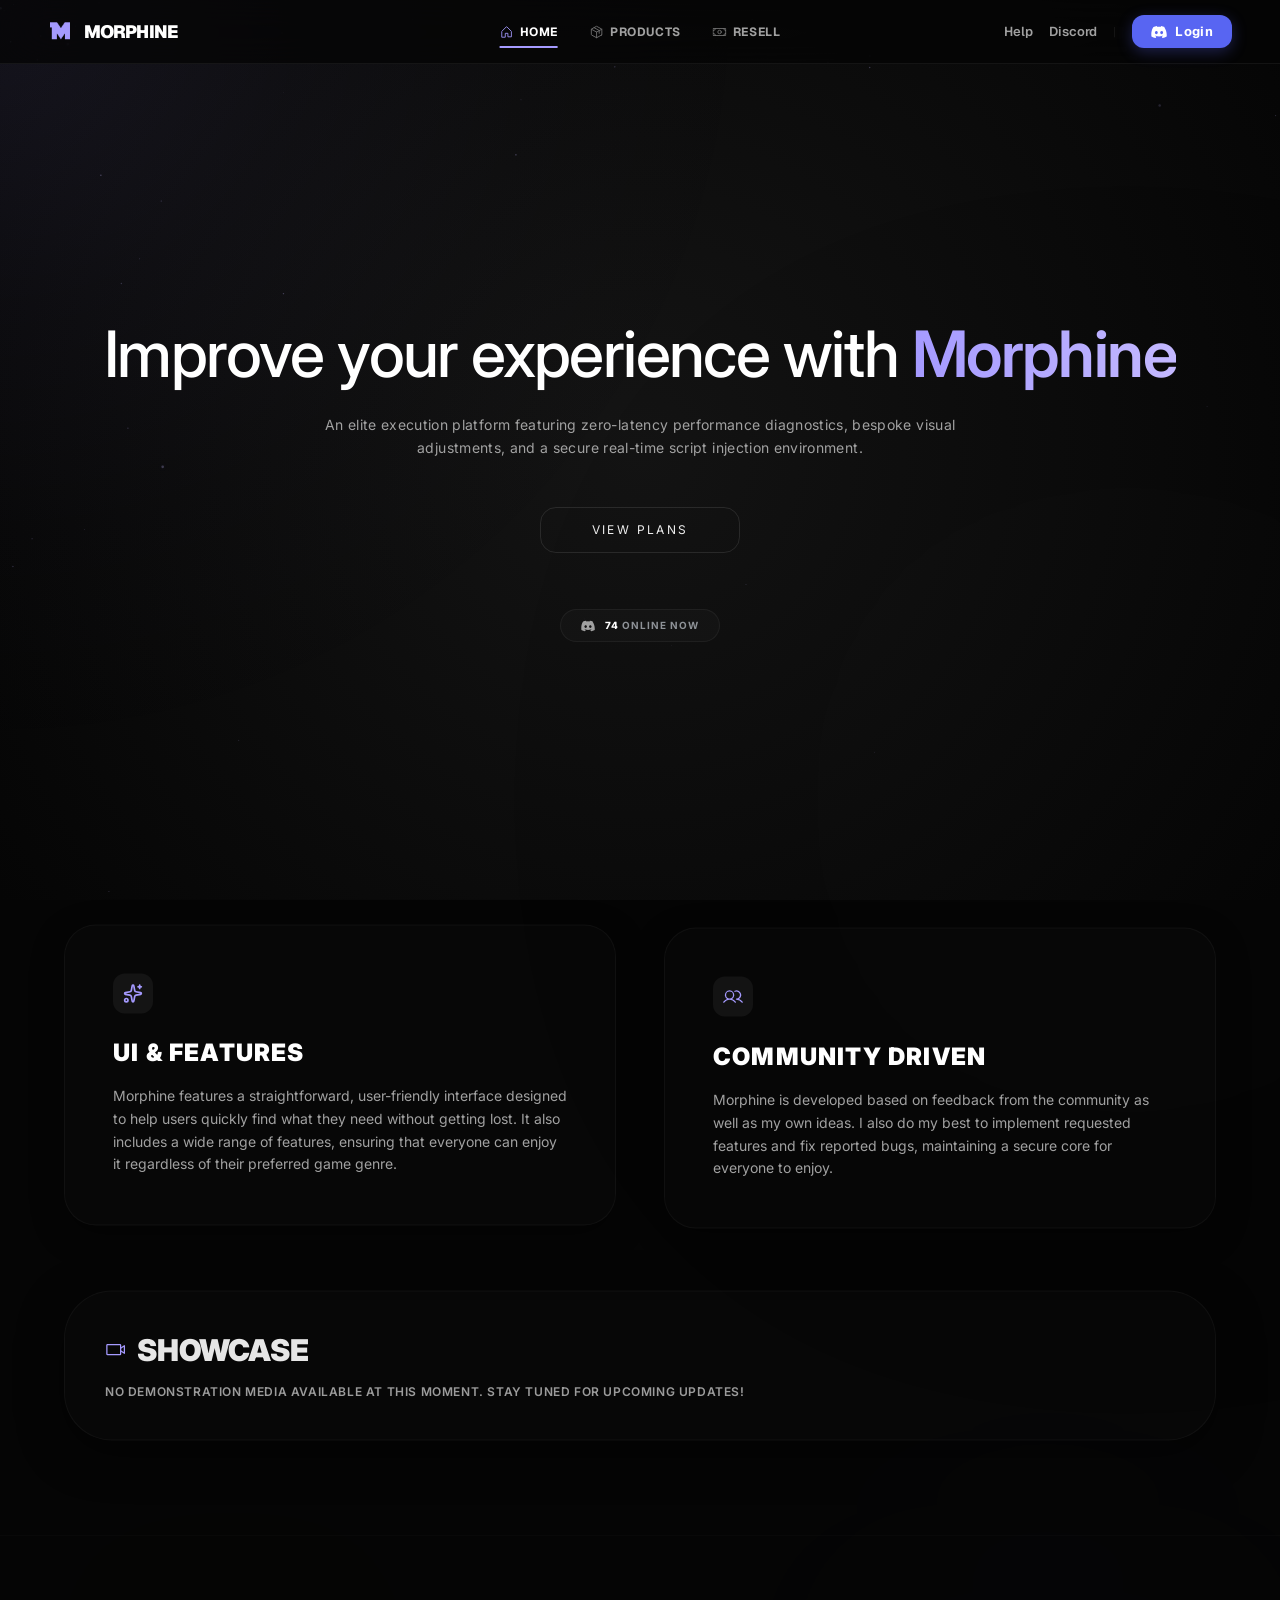
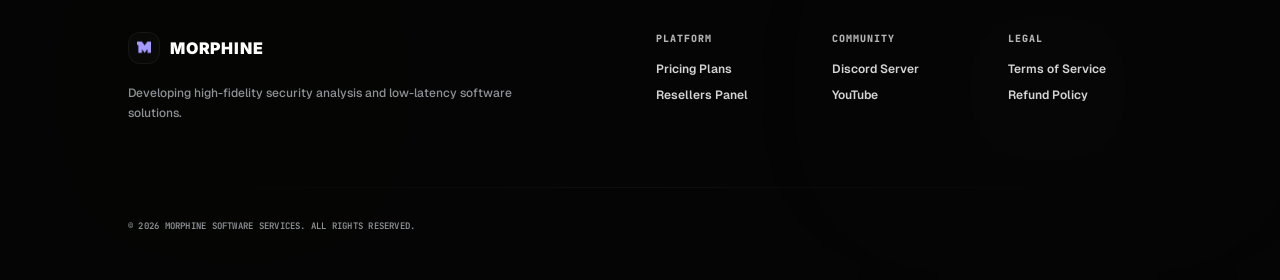
==== commit 155fb852: "Add files via upload" ====
--- a/index.html
+++ b/index.html
@@ -14,8 +14,8 @@
     <meta name="viewport" content="width=device-width, initial-scale=1.0" />
     <title>Morphine</title>
     <link rel="icon" type="image/png" href="/logo.png">
-    <script type="module" crossorigin src="/assets/index-BYezkoM1.js"></script>
-    <link rel="stylesheet" crossorigin href="/assets/index-BbdmhzkY.css">
+    <script type="module" crossorigin src="/assets/index-By38nsld.js"></script>
+    <link rel="stylesheet" crossorigin href="/assets/index-_P0SRQGJ.css">
   </head>
   <body>
     <div id="root"></div>
--- a/assets/index-_P0SRQGJ.css
+++ b/assets/index-_P0SRQGJ.css
@@ -0,0 +1 @@
+@import"https://fonts.googleapis.com/css2?family=Geist:wght@100..900&family=Inter:wght@300;400;500;600;700;800;900&family=JetBrains+Mono:wght@400;700&display=swap";/*! tailwindcss v4.3.0 | MIT License | https://tailwindcss.com */@layer properties{@supports (((-webkit-hyphens:none)) and (not (margin-trim:inline))) or ((-moz-orient:inline) and (not (color:rgb(from red r g b)))){*,:before,:after,::backdrop{--tw-translate-x:0;--tw-translate-y:0;--tw-translate-z:0;--tw-scale-x:1;--tw-scale-y:1;--tw-scale-z:1;--tw-rotate-x:initial;--tw-rotate-y:initial;--tw-rotate-z:initial;--tw-skew-x:initial;--tw-skew-y:initial;--tw-space-y-reverse:0;--tw-divide-y-reverse:0;--tw-border-style:solid;--tw-gradient-position:initial;--tw-gradient-from:#0000;--tw-gradient-via:#0000;--tw-gradient-to:#0000;--tw-gradient-stops:initial;--tw-gradient-via-stops:initial;--tw-gradient-from-position:0%;--tw-gradient-via-position:50%;--tw-gradient-to-position:100%;--tw-leading:initial;--tw-font-weight:initial;--tw-tracking:initial;--tw-shadow:0 0 #0000;--tw-shadow-color:initial;--tw-shadow-alpha:100%;--tw-inset-shadow:0 0 #0000;--tw-inset-shadow-color:initial;--tw-inset-shadow-alpha:100%;--tw-ring-color:initial;--tw-ring-shadow:0 0 #0000;--tw-inset-ring-color:initial;--tw-inset-ring-shadow:0 0 #0000;--tw-ring-inset:initial;--tw-ring-offset-width:0px;--tw-ring-offset-color:#fff;--tw-ring-offset-shadow:0 0 #0000;--tw-blur:initial;--tw-brightness:initial;--tw-contrast:initial;--tw-grayscale:initial;--tw-hue-rotate:initial;--tw-invert:initial;--tw-opacity:initial;--tw-saturate:initial;--tw-sepia:initial;--tw-drop-shadow:initial;--tw-drop-shadow-color:initial;--tw-drop-shadow-alpha:100%;--tw-drop-shadow-size:initial;--tw-backdrop-blur:initial;--tw-backdrop-brightness:initial;--tw-backdrop-contrast:initial;--tw-backdrop-grayscale:initial;--tw-backdrop-hue-rotate:initial;--tw-backdrop-invert:initial;--tw-backdrop-opacity:initial;--tw-backdrop-saturate:initial;--tw-backdrop-sepia:initial;--tw-duration:initial;--tw-ease:initial}}}@layer theme{:root,:host{--font-sans:"Inter", ui-sans-serif, system-ui, sans-serif;--font-mono:"JetBrains Mono", ui-monospace, SFMono-Regular, monospace;--color-red-300:oklch(80.8% .114 19.571);--color-red-400:oklch(70.4% .191 22.216);--color-red-500:oklch(63.7% .237 25.331);--color-amber-200:oklch(92.4% .12 95.746);--color-amber-300:oklch(87.9% .169 91.605);--color-amber-400:oklch(82.8% .189 84.429);--color-amber-500:oklch(76.9% .188 70.08);--color-emerald-300:oklch(84.5% .143 164.978);--color-emerald-400:oklch(76.5% .177 163.223);--color-emerald-500:oklch(69.6% .17 162.48);--color-purple-600:oklch(55.8% .288 302.321);--color-rose-200:oklch(89.2% .058 10.001);--color-rose-400:oklch(71.2% .194 13.428);--color-rose-500:oklch(64.5% .246 16.439);--color-rose-950:oklch(27.1% .105 12.094);--color-gray-700:oklch(37.3% .034 259.733);--color-gray-800:oklch(27.8% .033 256.848);--color-neutral-200:oklch(92.2% 0 0);--color-neutral-300:oklch(87% 0 0);--color-neutral-400:oklch(70.8% 0 0);--color-neutral-500:oklch(55.6% 0 0);--color-neutral-600:oklch(43.9% 0 0);--color-neutral-700:oklch(37.1% 0 0);--color-neutral-800:oklch(26.9% 0 0);--color-black:#000;--color-white:#fff;--spacing:.25rem;--container-sm:24rem;--container-md:28rem;--container-lg:32rem;--container-2xl:42rem;--container-3xl:48rem;--container-4xl:56rem;--container-5xl:64rem;--container-6xl:72rem;--text-xs:.75rem;--text-xs--line-height:calc(1 / .75);--text-sm:.875rem;--text-sm--line-height:calc(1.25 / .875);--text-base:1rem;--text-base--line-height: 1.5 ;--text-lg:1.125rem;--text-lg--line-height:calc(1.75 / 1.125);--text-xl:1.25rem;--text-xl--line-height:calc(1.75 / 1.25);--text-2xl:1.5rem;--text-2xl--line-height:calc(2 / 1.5);--text-3xl:1.875rem;--text-3xl--line-height: 1.2 ;--text-4xl:2.25rem;--text-4xl--line-height:calc(2.5 / 2.25);--text-5xl:3rem;--text-5xl--line-height:1;--text-6xl:3.75rem;--text-6xl--line-height:1;--font-weight-normal:400;--font-weight-medium:500;--font-weight-semibold:600;--font-weight-bold:700;--font-weight-extrabold:800;--font-weight-black:900;--tracking-tighter:-.05em;--tracking-tight:-.025em;--tracking-normal:0em;--tracking-wide:.025em;--tracking-wider:.05em;--tracking-widest:.1em;--leading-tight:1.25;--leading-relaxed:1.625;--radius-md:.375rem;--radius-lg:.5rem;--radius-xl:.75rem;--radius-2xl:1rem;--radius-3xl:1.5rem;--ease-out:cubic-bezier(0, 0, .2, 1);--animate-spin:spin 1s linear infinite;--animate-ping:ping 1s cubic-bezier(0, 0, .2, 1) infinite;--animate-pulse:pulse 2s cubic-bezier(.4, 0, .6, 1) infinite;--blur-sm:8px;--blur-md:12px;--blur-xl:24px;--blur-2xl:40px;--default-transition-duration:.15s;--default-transition-timing-function:cubic-bezier(.4, 0, .2, 1);--default-font-family:var(--font-sans);--default-mono-font-family:var(--font-mono);--font-geist:"Geist", "Inter", ui-sans-serif, system-ui, sans-serif}}@layer base{*,:after,:before,::backdrop{box-sizing:border-box;border:0 solid;margin:0;padding:0}::file-selector-button{box-sizing:border-box;border:0 solid;margin:0;padding:0}html,:host{-webkit-text-size-adjust:100%;-moz-tab-size:4;tab-size:4;line-height:1.5;font-family:var(--default-font-family,ui-sans-serif, system-ui, sans-serif, "Apple Color Emoji", "Segoe UI Emoji", "Segoe UI Symbol", "Noto Color Emoji");font-feature-settings:var(--default-font-feature-settings,normal);font-variation-settings:var(--default-font-variation-settings,normal);-webkit-tap-highlight-color:transparent}hr{height:0;color:inherit;border-top-width:1px}abbr:where([title]){-webkit-text-decoration:underline dotted;text-decoration:underline dotted}h1,h2,h3,h4,h5,h6{font-size:inherit;font-weight:inherit}a{color:inherit;-webkit-text-decoration:inherit;text-decoration:inherit}b,strong{font-weight:bolder}code,kbd,samp,pre{font-family:var(--default-mono-font-family,ui-monospace, SFMono-Regular, Menlo, Monaco, Consolas, "Liberation Mono", "Courier New", monospace);font-feature-settings:var(--default-mono-font-feature-settings,normal);font-variation-settings:var(--default-mono-font-variation-settings,normal);font-size:1em}small{font-size:80%}sub,sup{vertical-align:baseline;font-size:75%;line-height:0;position:relative}sub{bottom:-.25em}sup{top:-.5em}table{text-indent:0;border-color:inherit;border-collapse:collapse}:-moz-focusring{outline:auto}progress{vertical-align:baseline}summary{display:list-item}ol,ul,menu{list-style:none}img,svg,video,canvas,audio,iframe,embed,object{vertical-align:middle;display:block}img,video{max-width:100%;height:auto}button,input,select,optgroup,textarea{font:inherit;font-feature-settings:inherit;font-variation-settings:inherit;letter-spacing:inherit;color:inherit;opacity:1;background-color:#0000;border-radius:0}::file-selector-button{font:inherit;font-feature-settings:inherit;font-variation-settings:inherit;letter-spacing:inherit;color:inherit;opacity:1;background-color:#0000;border-radius:0}:where(select:is([multiple],[size])) optgroup{font-weight:bolder}:where(select:is([multiple],[size])) optgroup option{padding-inline-start:20px}::file-selector-button{margin-inline-end:4px}::placeholder{opacity:1}@supports (not ((-webkit-appearance:-apple-pay-button))) or (contain-intrinsic-size:1px){::placeholder{color:currentColor}@supports (color:color-mix(in lab,red,red)){::placeholder{color:color-mix(in oklab,currentcolor 50%,transparent)}}}textarea{resize:vertical}::-webkit-search-decoration{-webkit-appearance:none}::-webkit-date-and-time-value{min-height:1lh;text-align:inherit}::-webkit-datetime-edit{display:inline-flex}::-webkit-datetime-edit-fields-wrapper{padding:0}::-webkit-datetime-edit{padding-block:0}::-webkit-datetime-edit-year-field{padding-block:0}::-webkit-datetime-edit-month-field{padding-block:0}::-webkit-datetime-edit-day-field{padding-block:0}::-webkit-datetime-edit-hour-field{padding-block:0}::-webkit-datetime-edit-minute-field{padding-block:0}::-webkit-datetime-edit-second-field{padding-block:0}::-webkit-datetime-edit-millisecond-field{padding-block:0}::-webkit-datetime-edit-meridiem-field{padding-block:0}::-webkit-calendar-picker-indicator{line-height:1}:-moz-ui-invalid{box-shadow:none}button,input:where([type=button],[type=reset],[type=submit]){-webkit-appearance:button;-moz-appearance:button;appearance:button}::file-selector-button{-webkit-appearance:button;-moz-appearance:button;appearance:button}::-webkit-inner-spin-button{height:auto}::-webkit-outer-spin-button{height:auto}[hidden]:where(:not([hidden=until-found])){display:none!important}}@layer components;@layer utilities{.pointer-events-auto{pointer-events:auto}.pointer-events-none{pointer-events:none}.invisible{visibility:hidden}.absolute{position:absolute}.fixed{position:fixed}.relative{position:relative}.inset-0{inset:calc(var(--spacing) * 0)}.inset-x-0{inset-inline:calc(var(--spacing) * 0)}.inset-y-0{inset-block:calc(var(--spacing) * 0)}.-top-10{top:calc(var(--spacing) * -10)}.-top-12{top:calc(var(--spacing) * -12)}.-top-px{top:-1px}.top-0{top:calc(var(--spacing) * 0)}.top-3{top:calc(var(--spacing) * 3)}.top-4{top:calc(var(--spacing) * 4)}.top-14{top:calc(var(--spacing) * 14)}.top-full{top:100%}.-right-12{right:calc(var(--spacing) * -12)}.right-0{right:calc(var(--spacing) * 0)}.right-1\/4{right:25%}.right-3{right:calc(var(--spacing) * 3)}.right-4{right:calc(var(--spacing) * 4)}.right-6{right:calc(var(--spacing) * 6)}.right-10{right:calc(var(--spacing) * 10)}.bottom-0{bottom:calc(var(--spacing) * 0)}.bottom-3{bottom:calc(var(--spacing) * 3)}.bottom-6{bottom:calc(var(--spacing) * 6)}.bottom-12{bottom:calc(var(--spacing) * 12)}.left-0{left:calc(var(--spacing) * 0)}.left-1\/2{left:50%}.left-1\/4{left:25%}.left-3{left:calc(var(--spacing) * 3)}.left-4{left:calc(var(--spacing) * 4)}.left-10{left:calc(var(--spacing) * 10)}.left-\[19px\]{left:19px}.z-0{z-index:0}.z-10{z-index:10}.z-20{z-index:20}.z-30{z-index:30}.z-40{z-index:40}.z-50{z-index:50}.z-\[60\]{z-index:60}.z-\[190\]{z-index:190}.z-\[200\]{z-index:200}.z-\[210\]{z-index:210}.z-\[9990\]{z-index:9990}.z-\[10000\]{z-index:10000}.container{width:100%}@media(min-width:40rem){.container{max-width:40rem}}@media(min-width:48rem){.container{max-width:48rem}}@media(min-width:64rem){.container{max-width:64rem}}@media(min-width:80rem){.container{max-width:80rem}}@media(min-width:96rem){.container{max-width:96rem}}.mx-auto{margin-inline:auto}.\!my-4\.5{margin-block:calc(var(--spacing) * 4.5)!important}.my-1{margin-block:calc(var(--spacing) * 1)}.my-3{margin-block:calc(var(--spacing) * 3)}.-mt-4{margin-top:calc(var(--spacing) * -4)}.mt-0\.5{margin-top:calc(var(--spacing) * .5)}.mt-1{margin-top:calc(var(--spacing) * 1)}.mt-1\.5{margin-top:calc(var(--spacing) * 1.5)}.mt-2{margin-top:calc(var(--spacing) * 2)}.mt-2\.5{margin-top:calc(var(--spacing) * 2.5)}.mt-3{margin-top:calc(var(--spacing) * 3)}.mt-4{margin-top:calc(var(--spacing) * 4)}.mt-8{margin-top:calc(var(--spacing) * 8)}.mt-12{margin-top:calc(var(--spacing) * 12)}.mt-14{margin-top:calc(var(--spacing) * 14)}.mt-auto{margin-top:auto}.mr-1{margin-right:calc(var(--spacing) * 1)}.mb-0\.5{margin-bottom:calc(var(--spacing) * .5)}.mb-1{margin-bottom:calc(var(--spacing) * 1)}.mb-2{margin-bottom:calc(var(--spacing) * 2)}.mb-3{margin-bottom:calc(var(--spacing) * 3)}.mb-4{margin-bottom:calc(var(--spacing) * 4)}.mb-5{margin-bottom:calc(var(--spacing) * 5)}.mb-6{margin-bottom:calc(var(--spacing) * 6)}.mb-8{margin-bottom:calc(var(--spacing) * 8)}.mb-10{margin-bottom:calc(var(--spacing) * 10)}.mb-12{margin-bottom:calc(var(--spacing) * 12)}.mb-16{margin-bottom:calc(var(--spacing) * 16)}.ml-0\.5{margin-left:calc(var(--spacing) * .5)}.ml-1{margin-left:calc(var(--spacing) * 1)}.ml-2{margin-left:calc(var(--spacing) * 2)}.ml-3{margin-left:calc(var(--spacing) * 3)}.ml-4{margin-left:calc(var(--spacing) * 4)}.block{display:block}.contents{display:contents}.flex{display:flex}.grid{display:grid}.hidden{display:none}.inline{display:inline}.inline-flex{display:inline-flex}.table{display:table}.aspect-\[16\/10\]{aspect-ratio:16/10}.size-5{width:calc(var(--spacing) * 5);height:calc(var(--spacing) * 5)}.h-0\.5{height:calc(var(--spacing) * .5)}.h-1{height:calc(var(--spacing) * 1)}.h-1\.5{height:calc(var(--spacing) * 1.5)}.h-2\.5{height:calc(var(--spacing) * 2.5)}.h-3{height:calc(var(--spacing) * 3)}.h-3\.5{height:calc(var(--spacing) * 3.5)}.h-4{height:calc(var(--spacing) * 4)}.h-4\.5{height:calc(var(--spacing) * 4.5)}.h-5{height:calc(var(--spacing) * 5)}.h-5\.5{height:calc(var(--spacing) * 5.5)}.h-6{height:calc(var(--spacing) * 6)}.h-8{height:calc(var(--spacing) * 8)}.h-9{height:calc(var(--spacing) * 9)}.h-10{height:calc(var(--spacing) * 10)}.h-12{height:calc(var(--spacing) * 12)}.h-14{height:calc(var(--spacing) * 14)}.h-16{height:calc(var(--spacing) * 16)}.h-24{height:calc(var(--spacing) * 24)}.h-32{height:calc(var(--spacing) * 32)}.h-40{height:calc(var(--spacing) * 40)}.h-48{height:calc(var(--spacing) * 48)}.h-96{height:calc(var(--spacing) * 96)}.h-\[1px\]{height:1px}.h-\[35rem\]{height:35rem}.h-\[46rem\]{height:46rem}.h-\[100px\]{height:100px}.h-full{height:100%}.h-px{height:1px}.max-h-\[80vh\]{max-height:80vh}.max-h-\[90vh\]{max-height:90vh}.max-h-\[250px\]{max-height:250px}.min-h-\[50vh\]{min-height:50vh}.min-h-\[82vh\]{min-height:82vh}.min-h-\[85vh\]{min-height:85vh}.min-h-\[90vh\]{min-height:90vh}.min-h-\[92vh\]{min-height:92vh}.min-h-screen{min-height:100vh}.w-1{width:calc(var(--spacing) * 1)}.w-1\.5{width:calc(var(--spacing) * 1.5)}.w-2\.5{width:calc(var(--spacing) * 2.5)}.w-3{width:calc(var(--spacing) * 3)}.w-3\.5{width:calc(var(--spacing) * 3.5)}.w-4{width:calc(var(--spacing) * 4)}.w-4\.5{width:calc(var(--spacing) * 4.5)}.w-5{width:calc(var(--spacing) * 5)}.w-5\.5{width:calc(var(--spacing) * 5.5)}.w-6{width:calc(var(--spacing) * 6)}.w-8{width:calc(var(--spacing) * 8)}.w-9{width:calc(var(--spacing) * 9)}.w-10{width:calc(var(--spacing) * 10)}.w-12{width:calc(var(--spacing) * 12)}.w-16{width:calc(var(--spacing) * 16)}.w-24{width:calc(var(--spacing) * 24)}.w-32{width:calc(var(--spacing) * 32)}.w-40{width:calc(var(--spacing) * 40)}.w-48{width:calc(var(--spacing) * 48)}.w-96{width:calc(var(--spacing) * 96)}.w-\[35rem\]{width:35rem}.w-full{width:100%}.max-w-2xl{max-width:var(--container-2xl)}.max-w-3xl{max-width:var(--container-3xl)}.max-w-4xl{max-width:var(--container-4xl)}.max-w-5xl{max-width:var(--container-5xl)}.max-w-6xl{max-width:var(--container-6xl)}.max-w-\[98vw\]{max-width:98vw}.max-w-\[260px\]{max-width:260px}.max-w-\[360px\]{max-width:360px}.max-w-\[600px\]{max-width:600px}.max-w-\[620px\]{max-width:620px}.max-w-\[640px\]{max-width:640px}.max-w-\[1050px\]{max-width:1050px}.max-w-\[1240px\]{max-width:1240px}.max-w-\[1600px\]{max-width:1600px}.max-w-lg{max-width:var(--container-lg)}.max-w-md{max-width:var(--container-md)}.max-w-sm{max-width:var(--container-sm)}.min-w-0{min-width:calc(var(--spacing) * 0)}.min-w-\[64px\]{min-width:64px}.min-w-\[200px\]{min-width:200px}.min-w-\[240px\]{min-width:240px}.flex-1{flex:1}.shrink-0{flex-shrink:0}.flex-grow{flex-grow:1}.origin-center{transform-origin:50%}.-translate-x-1\/2{--tw-translate-x: -50% ;translate:var(--tw-translate-x) var(--tw-translate-y)}.-translate-x-12{--tw-translate-x:calc(var(--spacing) * -12);translate:var(--tw-translate-x) var(--tw-translate-y)}.-translate-y-8{--tw-translate-y:calc(var(--spacing) * -8);translate:var(--tw-translate-x) var(--tw-translate-y)}.scale-95{--tw-scale-x:95%;--tw-scale-y:95%;--tw-scale-z:95%;scale:var(--tw-scale-x) var(--tw-scale-y)}.scale-x-0{--tw-scale-x:0%;scale:var(--tw-scale-x) var(--tw-scale-y)}.scale-x-100{--tw-scale-x:100%;scale:var(--tw-scale-x) var(--tw-scale-y)}.rotate-180{rotate:180deg}.transform{transform:var(--tw-rotate-x,) var(--tw-rotate-y,) var(--tw-rotate-z,) var(--tw-skew-x,) var(--tw-skew-y,)}.animate-ping{animation:var(--animate-ping)}.animate-pulse{animation:var(--animate-pulse)}.animate-spin{animation:var(--animate-spin)}.cursor-default{cursor:default}.cursor-pointer{cursor:pointer}.resize-none{resize:none}.list-disc{list-style-type:disc}.appearance-none{-webkit-appearance:none;-moz-appearance:none;appearance:none}.grid-cols-1{grid-template-columns:repeat(1,minmax(0,1fr))}.grid-cols-2{grid-template-columns:repeat(2,minmax(0,1fr))}.flex-col{flex-direction:column}.flex-wrap{flex-wrap:wrap}.items-baseline{align-items:baseline}.items-center{align-items:center}.items-start{align-items:flex-start}.justify-between{justify-content:space-between}.justify-center{justify-content:center}.justify-end{justify-content:flex-end}.gap-0\.5{gap:calc(var(--spacing) * .5)}.gap-1{gap:calc(var(--spacing) * 1)}.gap-1\.5{gap:calc(var(--spacing) * 1.5)}.gap-2{gap:calc(var(--spacing) * 2)}.gap-2\.5{gap:calc(var(--spacing) * 2.5)}.gap-3{gap:calc(var(--spacing) * 3)}.gap-3\.5{gap:calc(var(--spacing) * 3.5)}.gap-4{gap:calc(var(--spacing) * 4)}.gap-5{gap:calc(var(--spacing) * 5)}.gap-6{gap:calc(var(--spacing) * 6)}.gap-8{gap:calc(var(--spacing) * 8)}.gap-10{gap:calc(var(--spacing) * 10)}:where(.space-y-1>:not(:last-child)){--tw-space-y-reverse:0;margin-block-start:calc(calc(var(--spacing) * 1) * var(--tw-space-y-reverse));margin-block-end:calc(calc(var(--spacing) * 1) * calc(1 - var(--tw-space-y-reverse)))}:where(.space-y-1\.5>:not(:last-child)){--tw-space-y-reverse:0;margin-block-start:calc(calc(var(--spacing) * 1.5) * var(--tw-space-y-reverse));margin-block-end:calc(calc(var(--spacing) * 1.5) * calc(1 - var(--tw-space-y-reverse)))}:where(.space-y-2>:not(:last-child)){--tw-space-y-reverse:0;margin-block-start:calc(calc(var(--spacing) * 2) * var(--tw-space-y-reverse));margin-block-end:calc(calc(var(--spacing) * 2) * calc(1 - var(--tw-space-y-reverse)))}:where(.space-y-2\.5>:not(:last-child)){--tw-space-y-reverse:0;margin-block-start:calc(calc(var(--spacing) * 2.5) * var(--tw-space-y-reverse));margin-block-end:calc(calc(var(--spacing) * 2.5) * calc(1 - var(--tw-space-y-reverse)))}:where(.space-y-3>:not(:last-child)){--tw-space-y-reverse:0;margin-block-start:calc(calc(var(--spacing) * 3) * var(--tw-space-y-reverse));margin-block-end:calc(calc(var(--spacing) * 3) * calc(1 - var(--tw-space-y-reverse)))}:where(.space-y-4>:not(:last-child)){--tw-space-y-reverse:0;margin-block-start:calc(calc(var(--spacing) * 4) * var(--tw-space-y-reverse));margin-block-end:calc(calc(var(--spacing) * 4) * calc(1 - var(--tw-space-y-reverse)))}:where(.space-y-5>:not(:last-child)){--tw-space-y-reverse:0;margin-block-start:calc(calc(var(--spacing) * 5) * var(--tw-space-y-reverse));margin-block-end:calc(calc(var(--spacing) * 5) * calc(1 - var(--tw-space-y-reverse)))}:where(.space-y-6>:not(:last-child)){--tw-space-y-reverse:0;margin-block-start:calc(calc(var(--spacing) * 6) * var(--tw-space-y-reverse));margin-block-end:calc(calc(var(--spacing) * 6) * calc(1 - var(--tw-space-y-reverse)))}:where(.space-y-16>:not(:last-child)){--tw-space-y-reverse:0;margin-block-start:calc(calc(var(--spacing) * 16) * var(--tw-space-y-reverse));margin-block-end:calc(calc(var(--spacing) * 16) * calc(1 - var(--tw-space-y-reverse)))}:where(.divide-y>:not(:last-child)){--tw-divide-y-reverse:0;border-bottom-style:var(--tw-border-style);border-top-style:var(--tw-border-style);border-top-width:calc(1px * var(--tw-divide-y-reverse));border-bottom-width:calc(1px * calc(1 - var(--tw-divide-y-reverse)))}:where(.divide-white\/\[0\.04\]>:not(:last-child)){border-color:#ffffff0a}@supports (color:color-mix(in lab,red,red)){:where(.divide-white\/\[0\.04\]>:not(:last-child)){border-color:color-mix(in oklab,var(--color-white) 4%,transparent)}}.self-center{align-self:center}.truncate{text-overflow:ellipsis;white-space:nowrap;overflow:hidden}.overflow-hidden{overflow:hidden}.overflow-x-hidden{overflow-x:hidden}.overflow-y-auto{overflow-y:auto}.rounded{border-radius:.25rem}.rounded-2xl{border-radius:var(--radius-2xl)}.rounded-3xl{border-radius:var(--radius-3xl)}.rounded-\[1rem\]{border-radius:1rem}.rounded-\[2rem\]{border-radius:2rem}.rounded-\[3rem\]{border-radius:3rem}.rounded-\[12px\]{border-radius:12px}.rounded-\[32px\]{border-radius:32px}.rounded-full{border-radius:3.40282e38px}.rounded-lg{border-radius:var(--radius-lg)}.rounded-md{border-radius:var(--radius-md)}.rounded-xl{border-radius:var(--radius-xl)}.rounded-t-\[2rem\]{border-top-left-radius:2rem;border-top-right-radius:2rem}.border{border-style:var(--tw-border-style);border-width:1px}.border-0{border-style:var(--tw-border-style);border-width:0}.border-2{border-style:var(--tw-border-style);border-width:2px}.border-t{border-top-style:var(--tw-border-style);border-top-width:1px}.border-b{border-bottom-style:var(--tw-border-style);border-bottom-width:1px}.border-\[\#0cffb3\]\/30{border-color:#0cffb34d}.border-\[\#5865F2\]\/15{border-color:#5865f226}.border-\[\#5865F2\]\/20{border-color:#5865f233}.border-\[\#5865F2\]\/30{border-color:#5865f24d}.border-\[\#a59aff\]{border-color:#a59aff}.border-\[\#a59aff\]\/10{border-color:#a59aff1a}.border-\[\#a59aff\]\/15{border-color:#a59aff26}.border-\[\#a59aff\]\/20{border-color:#a59aff33}.border-\[\#a59aff\]\/25{border-color:#a59aff40}.border-\[\#a59aff\]\/30{border-color:#a59aff4d}.border-\[\#a59aff\]\/40{border-color:#a59aff66}.border-amber-500\/10{border-color:#f99c001a}@supports (color:color-mix(in lab,red,red)){.border-amber-500\/10{border-color:color-mix(in oklab,var(--color-amber-500) 10%,transparent)}}.border-amber-500\/15{border-color:#f99c0026}@supports (color:color-mix(in lab,red,red)){.border-amber-500\/15{border-color:color-mix(in oklab,var(--color-amber-500) 15%,transparent)}}.border-amber-500\/20{border-color:#f99c0033}@supports (color:color-mix(in lab,red,red)){.border-amber-500\/20{border-color:color-mix(in oklab,var(--color-amber-500) 20%,transparent)}}.border-black\/20{border-color:#0003}@supports (color:color-mix(in lab,red,red)){.border-black\/20{border-color:color-mix(in oklab,var(--color-black) 20%,transparent)}}.border-emerald-500\/10{border-color:#00bb7f1a}@supports (color:color-mix(in lab,red,red)){.border-emerald-500\/10{border-color:color-mix(in oklab,var(--color-emerald-500) 10%,transparent)}}.border-emerald-500\/15{border-color:#00bb7f26}@supports (color:color-mix(in lab,red,red)){.border-emerald-500\/15{border-color:color-mix(in oklab,var(--color-emerald-500) 15%,transparent)}}.border-emerald-500\/20{border-color:#00bb7f33}@supports (color:color-mix(in lab,red,red)){.border-emerald-500\/20{border-color:color-mix(in oklab,var(--color-emerald-500) 20%,transparent)}}.border-neutral-700{border-color:var(--color-neutral-700)}.border-neutral-800{border-color:var(--color-neutral-800)}.border-red-400\/20{border-color:#ff656833}@supports (color:color-mix(in lab,red,red)){.border-red-400\/20{border-color:color-mix(in oklab,var(--color-red-400) 20%,transparent)}}.border-red-500\/10{border-color:#fb2c361a}@supports (color:color-mix(in lab,red,red)){.border-red-500\/10{border-color:color-mix(in oklab,var(--color-red-500) 10%,transparent)}}.border-red-500\/15{border-color:#fb2c3626}@supports (color:color-mix(in lab,red,red)){.border-red-500\/15{border-color:color-mix(in oklab,var(--color-red-500) 15%,transparent)}}.border-red-500\/20{border-color:#fb2c3633}@supports (color:color-mix(in lab,red,red)){.border-red-500\/20{border-color:color-mix(in oklab,var(--color-red-500) 20%,transparent)}}.border-rose-500\/20{border-color:#ff235733}@supports (color:color-mix(in lab,red,red)){.border-rose-500\/20{border-color:color-mix(in oklab,var(--color-rose-500) 20%,transparent)}}.border-white\/5{border-color:#ffffff0d}@supports (color:color-mix(in lab,red,red)){.border-white\/5{border-color:color-mix(in oklab,var(--color-white) 5%,transparent)}}.border-white\/10{border-color:#ffffff1a}@supports (color:color-mix(in lab,red,red)){.border-white\/10{border-color:color-mix(in oklab,var(--color-white) 10%,transparent)}}.border-white\/\[0\.02\]{border-color:#ffffff05}@supports (color:color-mix(in lab,red,red)){.border-white\/\[0\.02\]{border-color:color-mix(in oklab,var(--color-white) 2%,transparent)}}.border-white\/\[0\.03\]{border-color:#ffffff08}@supports (color:color-mix(in lab,red,red)){.border-white\/\[0\.03\]{border-color:color-mix(in oklab,var(--color-white) 3%,transparent)}}.border-white\/\[0\.04\]{border-color:#ffffff0a}@supports (color:color-mix(in lab,red,red)){.border-white\/\[0\.04\]{border-color:color-mix(in oklab,var(--color-white) 4%,transparent)}}.border-white\/\[0\.05\]{border-color:#ffffff0d}@supports (color:color-mix(in lab,red,red)){.border-white\/\[0\.05\]{border-color:color-mix(in oklab,var(--color-white) 5%,transparent)}}.border-white\/\[0\.06\]{border-color:#ffffff0f}@supports (color:color-mix(in lab,red,red)){.border-white\/\[0\.06\]{border-color:color-mix(in oklab,var(--color-white) 6%,transparent)}}.border-white\/\[0\.08\]{border-color:#ffffff14}@supports (color:color-mix(in lab,red,red)){.border-white\/\[0\.08\]{border-color:color-mix(in oklab,var(--color-white) 8%,transparent)}}.border-t-\[\#a59aff\]{border-top-color:#a59aff}.border-t-black{border-top-color:var(--color-black)}.border-t-red-400{border-top-color:var(--color-red-400)}.border-t-white{border-top-color:var(--color-white)}.bg-\[\#0a0a0a\]\/80{background-color:#0a0a0acc}.bg-\[\#0a0a0a\]\/95{background-color:#0a0a0af2}.bg-\[\#0a0a0c\]{background-color:#0a0a0c}.bg-\[\#0a0b0d\]{background-color:#0a0b0d}.bg-\[\#0c0d10\]{background-color:#0c0d10}.bg-\[\#0c0d10\]\/95{background-color:#0c0d10f2}.bg-\[\#0cffb3\]\/15{background-color:#0cffb326}.bg-\[\#1a1a1a\]{background-color:#1a1a1a}.bg-\[\#5865F2\]{background-color:#5865f2}.bg-\[\#5865F2\]\/5{background-color:#5865f20d}.bg-\[\#5865F2\]\/10{background-color:#5865f21a}.bg-\[\#5865f2\]{background-color:#5865f2}.bg-\[\#07080a\]{background-color:#07080a}.bg-\[\#08090b\]{background-color:#08090b}.bg-\[\#09090b\]{background-color:#09090b}.bg-\[\#12101e\]{background-color:#12101e}.bg-\[\#14151a\]{background-color:#14151a}.bg-\[\#050505\]{background-color:#050505}.bg-\[\#050505\]\/75{background-color:#050505bf}.bg-\[\#050505\]\/98{background-color:#050505fa}.bg-\[\#050507\]{background-color:#050507}.bg-\[\#070709\]{background-color:#070709}.bg-\[\#070709\]\/80{background-color:#070709cc}.bg-\[\#111215\]\/90{background-color:#111215e6}.bg-\[\#111216\]\/50{background-color:#11121680}.bg-\[\#111216\]\/90{background-color:#111216e6}.bg-\[\#141414\]{background-color:#141414}.bg-\[\#a59aff\]{background-color:#a59aff}.bg-\[\#a59aff\]\/5{background-color:#a59aff0d}.bg-\[\#a59aff\]\/10{background-color:#a59aff1a}.bg-\[\#a59aff\]\/\[0\.01\]{background-color:#a59aff03}.bg-\[\#a59aff\]\/\[0\.015\]{background-color:#a59aff04}.bg-amber-400{background-color:var(--color-amber-400)}.bg-amber-500\/5{background-color:#f99c000d}@supports (color:color-mix(in lab,red,red)){.bg-amber-500\/5{background-color:color-mix(in oklab,var(--color-amber-500) 5%,transparent)}}.bg-amber-500\/10{background-color:#f99c001a}@supports (color:color-mix(in lab,red,red)){.bg-amber-500\/10{background-color:color-mix(in oklab,var(--color-amber-500) 10%,transparent)}}.bg-amber-500\/\[0\.005\]{background-color:#f99c0001}@supports (color:color-mix(in lab,red,red)){.bg-amber-500\/\[0\.005\]{background-color:color-mix(in oklab,var(--color-amber-500) .5%,transparent)}}.bg-black{background-color:var(--color-black)}.bg-black\/20{background-color:#0003}@supports (color:color-mix(in lab,red,red)){.bg-black\/20{background-color:color-mix(in oklab,var(--color-black) 20%,transparent)}}.bg-black\/35{background-color:#00000059}@supports (color:color-mix(in lab,red,red)){.bg-black\/35{background-color:color-mix(in oklab,var(--color-black) 35%,transparent)}}.bg-black\/40{background-color:#0006}@supports (color:color-mix(in lab,red,red)){.bg-black\/40{background-color:color-mix(in oklab,var(--color-black) 40%,transparent)}}.bg-black\/45{background-color:#00000073}@supports (color:color-mix(in lab,red,red)){.bg-black\/45{background-color:color-mix(in oklab,var(--color-black) 45%,transparent)}}.bg-black\/75{background-color:#000000bf}@supports (color:color-mix(in lab,red,red)){.bg-black\/75{background-color:color-mix(in oklab,var(--color-black) 75%,transparent)}}.bg-black\/80{background-color:#000c}@supports (color:color-mix(in lab,red,red)){.bg-black\/80{background-color:color-mix(in oklab,var(--color-black) 80%,transparent)}}.bg-current{background-color:currentColor}.bg-emerald-400{background-color:var(--color-emerald-400)}.bg-emerald-500{background-color:var(--color-emerald-500)}.bg-emerald-500\/5{background-color:#00bb7f0d}@supports (color:color-mix(in lab,red,red)){.bg-emerald-500\/5{background-color:color-mix(in oklab,var(--color-emerald-500) 5%,transparent)}}.bg-emerald-500\/10{background-color:#00bb7f1a}@supports (color:color-mix(in lab,red,red)){.bg-emerald-500\/10{background-color:color-mix(in oklab,var(--color-emerald-500) 10%,transparent)}}.bg-emerald-500\/20{background-color:#00bb7f33}@supports (color:color-mix(in lab,red,red)){.bg-emerald-500\/20{background-color:color-mix(in oklab,var(--color-emerald-500) 20%,transparent)}}.bg-gray-800\/50{background-color:#1e293980}@supports (color:color-mix(in lab,red,red)){.bg-gray-800\/50{background-color:color-mix(in oklab,var(--color-gray-800) 50%,transparent)}}.bg-neutral-200\/5{background-color:#e5e5e50d}@supports (color:color-mix(in lab,red,red)){.bg-neutral-200\/5{background-color:color-mix(in oklab,var(--color-neutral-200) 5%,transparent)}}.bg-neutral-700{background-color:var(--color-neutral-700)}.bg-neutral-800{background-color:var(--color-neutral-800)}.bg-purple-600{background-color:var(--color-purple-600)}.bg-red-400{background-color:var(--color-red-400)}.bg-red-500{background-color:var(--color-red-500)}.bg-red-500\/5{background-color:#fb2c360d}@supports (color:color-mix(in lab,red,red)){.bg-red-500\/5{background-color:color-mix(in oklab,var(--color-red-500) 5%,transparent)}}.bg-red-500\/10{background-color:#fb2c361a}@supports (color:color-mix(in lab,red,red)){.bg-red-500\/10{background-color:color-mix(in oklab,var(--color-red-500) 10%,transparent)}}.bg-red-500\/\[0\.02\]{background-color:#fb2c3605}@supports (color:color-mix(in lab,red,red)){.bg-red-500\/\[0\.02\]{background-color:color-mix(in oklab,var(--color-red-500) 2%,transparent)}}.bg-rose-950\/40{background-color:#4d021866}@supports (color:color-mix(in lab,red,red)){.bg-rose-950\/40{background-color:color-mix(in oklab,var(--color-rose-950) 40%,transparent)}}.bg-transparent{background-color:#0000}.bg-white{background-color:var(--color-white)}.bg-white\/5{background-color:#ffffff0d}@supports (color:color-mix(in lab,red,red)){.bg-white\/5{background-color:color-mix(in oklab,var(--color-white) 5%,transparent)}}.bg-white\/\[0\.01\]{background-color:#ffffff03}@supports (color:color-mix(in lab,red,red)){.bg-white\/\[0\.01\]{background-color:color-mix(in oklab,var(--color-white) 1%,transparent)}}.bg-white\/\[0\.02\]{background-color:#ffffff05}@supports (color:color-mix(in lab,red,red)){.bg-white\/\[0\.02\]{background-color:color-mix(in oklab,var(--color-white) 2%,transparent)}}.bg-white\/\[0\.03\]{background-color:#ffffff08}@supports (color:color-mix(in lab,red,red)){.bg-white\/\[0\.03\]{background-color:color-mix(in oklab,var(--color-white) 3%,transparent)}}.bg-white\/\[0\.04\]{background-color:#ffffff0a}@supports (color:color-mix(in lab,red,red)){.bg-white\/\[0\.04\]{background-color:color-mix(in oklab,var(--color-white) 4%,transparent)}}.bg-gradient-to-b{--tw-gradient-position:to bottom in oklab;background-image:linear-gradient(var(--tw-gradient-stops))}.bg-gradient-to-r{--tw-gradient-position:to right in oklab;background-image:linear-gradient(var(--tw-gradient-stops))}.bg-gradient-to-t{--tw-gradient-position:to top in oklab;background-image:linear-gradient(var(--tw-gradient-stops))}.bg-\[radial-gradient\(circle_at_center\,rgba\(165\,154\,255\,0\.12\)_0\%\,transparent_70\%\)\]{background-image:radial-gradient(circle,#a59aff1f,#0000 70%)}.from-\[\#0c0d10\]\/40{--tw-gradient-from:oklab(15.9322% .000112258 -.00655437/.4);--tw-gradient-stops:var(--tw-gradient-via-stops,var(--tw-gradient-position), var(--tw-gradient-from) var(--tw-gradient-from-position), var(--tw-gradient-to) var(--tw-gradient-to-position))}.from-\[\#a59aff\]{--tw-gradient-from:#a59aff;--tw-gradient-stops:var(--tw-gradient-via-stops,var(--tw-gradient-position), var(--tw-gradient-from) var(--tw-gradient-from-position), var(--tw-gradient-to) var(--tw-gradient-to-position))}.from-black\/80{--tw-gradient-from:#000c}@supports (color:color-mix(in lab,red,red)){.from-black\/80{--tw-gradient-from:color-mix(in oklab, var(--color-black) 80%, transparent)}}.from-black\/80{--tw-gradient-stops:var(--tw-gradient-via-stops,var(--tw-gradient-position), var(--tw-gradient-from) var(--tw-gradient-from-position), var(--tw-gradient-to) var(--tw-gradient-to-position))}.from-transparent{--tw-gradient-from:transparent;--tw-gradient-stops:var(--tw-gradient-via-stops,var(--tw-gradient-position), var(--tw-gradient-from) var(--tw-gradient-from-position), var(--tw-gradient-to) var(--tw-gradient-to-position))}.from-white{--tw-gradient-from:var(--color-white);--tw-gradient-stops:var(--tw-gradient-via-stops,var(--tw-gradient-position), var(--tw-gradient-from) var(--tw-gradient-from-position), var(--tw-gradient-to) var(--tw-gradient-to-position))}.via-\[\#a59aff\]\/20{--tw-gradient-via:oklab(73.6888% .0427676 -.137212/.2);--tw-gradient-via-stops:var(--tw-gradient-position), var(--tw-gradient-from) var(--tw-gradient-from-position), var(--tw-gradient-via) var(--tw-gradient-via-position), var(--tw-gradient-to) var(--tw-gradient-to-position);--tw-gradient-stops:var(--tw-gradient-via-stops)}.via-transparent{--tw-gradient-via:transparent;--tw-gradient-via-stops:var(--tw-gradient-position), var(--tw-gradient-from) var(--tw-gradient-from-position), var(--tw-gradient-via) var(--tw-gradient-via-position), var(--tw-gradient-to) var(--tw-gradient-to-position);--tw-gradient-stops:var(--tw-gradient-via-stops)}.via-white\/\[0\.04\]{--tw-gradient-via:#ffffff0a}@supports (color:color-mix(in lab,red,red)){.via-white\/\[0\.04\]{--tw-gradient-via:color-mix(in oklab, var(--color-white) 4%, transparent)}}.via-white\/\[0\.04\]{--tw-gradient-via-stops:var(--tw-gradient-position), var(--tw-gradient-from) var(--tw-gradient-from-position), var(--tw-gradient-via) var(--tw-gradient-via-position), var(--tw-gradient-to) var(--tw-gradient-to-position);--tw-gradient-stops:var(--tw-gradient-via-stops)}.via-white\/\[0\.05\]{--tw-gradient-via:#ffffff0d}@supports (color:color-mix(in lab,red,red)){.via-white\/\[0\.05\]{--tw-gradient-via:color-mix(in oklab, var(--color-white) 5%, transparent)}}.via-white\/\[0\.05\]{--tw-gradient-via-stops:var(--tw-gradient-position), var(--tw-gradient-from) var(--tw-gradient-from-position), var(--tw-gradient-via) var(--tw-gradient-via-position), var(--tw-gradient-to) var(--tw-gradient-to-position);--tw-gradient-stops:var(--tw-gradient-via-stops)}.to-\[\#0c0d10\]{--tw-gradient-to:#0c0d10;--tw-gradient-stops:var(--tw-gradient-via-stops,var(--tw-gradient-position), var(--tw-gradient-from) var(--tw-gradient-from-position), var(--tw-gradient-to) var(--tw-gradient-to-position))}.to-\[\#a59aff\]\/40{--tw-gradient-to:oklab(73.6888% .0427676 -.137212/.4);--tw-gradient-stops:var(--tw-gradient-via-stops,var(--tw-gradient-position), var(--tw-gradient-from) var(--tw-gradient-from-position), var(--tw-gradient-to) var(--tw-gradient-to-position))}.to-\[\#c3b8ff\]{--tw-gradient-to:#c3b8ff;--tw-gradient-stops:var(--tw-gradient-via-stops,var(--tw-gradient-position), var(--tw-gradient-from) var(--tw-gradient-from-position), var(--tw-gradient-to) var(--tw-gradient-to-position))}.to-neutral-300{--tw-gradient-to:var(--color-neutral-300);--tw-gradient-stops:var(--tw-gradient-via-stops,var(--tw-gradient-position), var(--tw-gradient-from) var(--tw-gradient-from-position), var(--tw-gradient-to) var(--tw-gradient-to-position))}.to-transparent{--tw-gradient-to:transparent;--tw-gradient-stops:var(--tw-gradient-via-stops,var(--tw-gradient-position), var(--tw-gradient-from) var(--tw-gradient-from-position), var(--tw-gradient-to) var(--tw-gradient-to-position))}.bg-clip-text{-webkit-background-clip:text;background-clip:text}.fill-current{fill:currentColor}.object-cover{object-fit:cover}.object-center{object-position:center}.p-1{padding:calc(var(--spacing) * 1)}.p-1\.5{padding:calc(var(--spacing) * 1.5)}.p-2{padding:calc(var(--spacing) * 2)}.p-3{padding:calc(var(--spacing) * 3)}.p-3\.5{padding:calc(var(--spacing) * 3.5)}.p-4{padding:calc(var(--spacing) * 4)}.p-5{padding:calc(var(--spacing) * 5)}.p-6{padding:calc(var(--spacing) * 6)}.p-8{padding:calc(var(--spacing) * 8)}.p-10{padding:calc(var(--spacing) * 10)}.px-1{padding-inline:calc(var(--spacing) * 1)}.px-1\.5{padding-inline:calc(var(--spacing) * 1.5)}.px-2{padding-inline:calc(var(--spacing) * 2)}.px-2\.5{padding-inline:calc(var(--spacing) * 2.5)}.px-3{padding-inline:calc(var(--spacing) * 3)}.px-3\.5{padding-inline:calc(var(--spacing) * 3.5)}.px-4{padding-inline:calc(var(--spacing) * 4)}.px-4\.5{padding-inline:calc(var(--spacing) * 4.5)}.px-5{padding-inline:calc(var(--spacing) * 5)}.px-6{padding-inline:calc(var(--spacing) * 6)}.px-8{padding-inline:calc(var(--spacing) * 8)}.px-12{padding-inline:calc(var(--spacing) * 12)}.py-0\.5{padding-block:calc(var(--spacing) * .5)}.py-1{padding-block:calc(var(--spacing) * 1)}.py-1\.5{padding-block:calc(var(--spacing) * 1.5)}.py-2{padding-block:calc(var(--spacing) * 2)}.py-2\.5{padding-block:calc(var(--spacing) * 2.5)}.py-3{padding-block:calc(var(--spacing) * 3)}.py-3\.5{padding-block:calc(var(--spacing) * 3.5)}.py-4{padding-block:calc(var(--spacing) * 4)}.py-4\.5{padding-block:calc(var(--spacing) * 4.5)}.py-5{padding-block:calc(var(--spacing) * 5)}.py-6{padding-block:calc(var(--spacing) * 6)}.py-8{padding-block:calc(var(--spacing) * 8)}.py-12{padding-block:calc(var(--spacing) * 12)}.py-24{padding-block:calc(var(--spacing) * 24)}.py-28{padding-block:calc(var(--spacing) * 28)}.pt-1{padding-top:calc(var(--spacing) * 1)}.pt-2{padding-top:calc(var(--spacing) * 2)}.pt-4{padding-top:calc(var(--spacing) * 4)}.pt-5{padding-top:calc(var(--spacing) * 5)}.pt-6{padding-top:calc(var(--spacing) * 6)}.pt-8{padding-top:calc(var(--spacing) * 8)}.pt-24{padding-top:calc(var(--spacing) * 24)}.pt-28{padding-top:calc(var(--spacing) * 28)}.pt-32{padding-top:calc(var(--spacing) * 32)}.pt-36{padding-top:calc(var(--spacing) * 36)}.pr-1{padding-right:calc(var(--spacing) * 1)}.pr-2{padding-right:calc(var(--spacing) * 2)}.pr-4{padding-right:calc(var(--spacing) * 4)}.pr-10{padding-right:calc(var(--spacing) * 10)}.pb-5{padding-bottom:calc(var(--spacing) * 5)}.pb-6{padding-bottom:calc(var(--spacing) * 6)}.pb-12{padding-bottom:calc(var(--spacing) * 12)}.pb-16{padding-bottom:calc(var(--spacing) * 16)}.pb-24{padding-bottom:calc(var(--spacing) * 24)}.pl-1{padding-left:calc(var(--spacing) * 1)}.pl-4{padding-left:calc(var(--spacing) * 4)}.pl-5{padding-left:calc(var(--spacing) * 5)}.pl-11{padding-left:calc(var(--spacing) * 11)}.text-center{text-align:center}.text-left{text-align:left}.text-right{text-align:right}.font-geist{font-family:var(--font-geist)}.font-mono{font-family:var(--font-mono)}.font-sans{font-family:var(--font-sans)}.text-2xl{font-size:var(--text-2xl);line-height:var(--tw-leading,var(--text-2xl--line-height))}.text-3xl{font-size:var(--text-3xl);line-height:var(--tw-leading,var(--text-3xl--line-height))}.text-5xl{font-size:var(--text-5xl);line-height:var(--tw-leading,var(--text-5xl--line-height))}.text-base{font-size:var(--text-base);line-height:var(--tw-leading,var(--text-base--line-height))}.text-lg{font-size:var(--text-lg);line-height:var(--tw-leading,var(--text-lg--line-height))}.text-sm{font-size:var(--text-sm);line-height:var(--tw-leading,var(--text-sm--line-height))}.text-xl{font-size:var(--text-xl);line-height:var(--tw-leading,var(--text-xl--line-height))}.text-xs{font-size:var(--text-xs);line-height:var(--tw-leading,var(--text-xs--line-height))}.text-\[0\.6rem\]{font-size:.6rem}.text-\[0\.62rem\]{font-size:.62rem}.text-\[0\.65rem\]{font-size:.65rem}.text-\[0\.75rem\]{font-size:.75rem}.text-\[2\.2rem\]{font-size:2.2rem}.text-\[2\.8rem\]{font-size:2.8rem}.text-\[2rem\]{font-size:2rem}.text-\[8px\]{font-size:8px}.text-\[9px\]{font-size:9px}.text-\[10px\]{font-size:10px}.text-\[11px\]{font-size:11px}.text-\[12px\]{font-size:12px}.text-\[13px\]{font-size:13px}.text-\[20px\]{font-size:20px}.text-\[34px\]{font-size:34px}.leading-none{--tw-leading:1;line-height:1}.leading-relaxed{--tw-leading:var(--leading-relaxed);line-height:var(--leading-relaxed)}.leading-tight{--tw-leading:var(--leading-tight);line-height:var(--leading-tight)}.font-black{--tw-font-weight:var(--font-weight-black);font-weight:var(--font-weight-black)}.font-bold{--tw-font-weight:var(--font-weight-bold);font-weight:var(--font-weight-bold)}.font-extrabold{--tw-font-weight:var(--font-weight-extrabold);font-weight:var(--font-weight-extrabold)}.font-medium{--tw-font-weight:var(--font-weight-medium);font-weight:var(--font-weight-medium)}.font-normal{--tw-font-weight:var(--font-weight-normal);font-weight:var(--font-weight-normal)}.font-semibold{--tw-font-weight:var(--font-weight-semibold);font-weight:var(--font-weight-semibold)}.tracking-\[0\.2em\]{--tw-tracking:.2em;letter-spacing:.2em}.tracking-normal{--tw-tracking:var(--tracking-normal);letter-spacing:var(--tracking-normal)}.tracking-tight{--tw-tracking:var(--tracking-tight);letter-spacing:var(--tracking-tight)}.tracking-tighter{--tw-tracking:var(--tracking-tighter);letter-spacing:var(--tracking-tighter)}.tracking-wide{--tw-tracking:var(--tracking-wide);letter-spacing:var(--tracking-wide)}.tracking-wider{--tw-tracking:var(--tracking-wider);letter-spacing:var(--tracking-wider)}.tracking-widest{--tw-tracking:var(--tracking-widest);letter-spacing:var(--tracking-widest)}.break-words{overflow-wrap:break-word}.break-all{word-break:break-all}.whitespace-nowrap{white-space:nowrap}.text-\[\#0cffb3\]{color:#0cffb3}.text-\[\#0d0e11\]{color:#0d0e11}.text-\[\#8e9297\]{color:#8e9297}.text-\[\#5865F2\]{color:#5865f2}.text-\[\#050505\]{color:#050505}.text-\[\#52575c\]{color:#52575c}.text-\[\#a59aff\]{color:#a59aff}.text-\[\#a59aff\]\/80{color:#a59affcc}.text-\[\#c7b18f\]{color:#c7b18f}.text-\[\#c9c3ff\]{color:#c9c3ff}.text-\[\#eeeeee\]{color:#eee}.text-\[\#ff5050\]{color:#ff5050}.text-amber-200{color:var(--color-amber-200)}.text-amber-300{color:var(--color-amber-300)}.text-amber-400{color:var(--color-amber-400)}.text-amber-500{color:var(--color-amber-500)}.text-black{color:var(--color-black)}.text-emerald-300{color:var(--color-emerald-300)}.text-emerald-400{color:var(--color-emerald-400)}.text-neutral-200{color:var(--color-neutral-200)}.text-neutral-300{color:var(--color-neutral-300)}.text-neutral-400{color:var(--color-neutral-400)}.text-neutral-500{color:var(--color-neutral-500)}.text-neutral-600{color:var(--color-neutral-600)}.text-neutral-700{color:var(--color-neutral-700)}.text-red-300{color:var(--color-red-300)}.text-red-400{color:var(--color-red-400)}.text-red-400\/95{color:#ff6568f2}@supports (color:color-mix(in lab,red,red)){.text-red-400\/95{color:color-mix(in oklab,var(--color-red-400) 95%,transparent)}}.text-red-500{color:var(--color-red-500)}.text-rose-200{color:var(--color-rose-200)}.text-rose-400{color:var(--color-rose-400)}.text-rose-500{color:var(--color-rose-500)}.text-transparent{color:#0000}.text-white{color:var(--color-white)}.text-white\/60{color:#fff9}@supports (color:color-mix(in lab,red,red)){.text-white\/60{color:color-mix(in oklab,var(--color-white) 60%,transparent)}}.text-white\/70{color:#ffffffb3}@supports (color:color-mix(in lab,red,red)){.text-white\/70{color:color-mix(in oklab,var(--color-white) 70%,transparent)}}.text-white\/90{color:#ffffffe6}@supports (color:color-mix(in lab,red,red)){.text-white\/90{color:color-mix(in oklab,var(--color-white) 90%,transparent)}}.text-white\/\[0\.08\]{color:#ffffff14}@supports (color:color-mix(in lab,red,red)){.text-white\/\[0\.08\]{color:color-mix(in oklab,var(--color-white) 8%,transparent)}}.lowercase{text-transform:lowercase}.uppercase{text-transform:uppercase}.italic{font-style:italic}.underline{text-decoration-line:underline}.placeholder-neutral-700::placeholder{color:var(--color-neutral-700)}.opacity-0{opacity:0}.opacity-25{opacity:.25}.opacity-65{opacity:.65}.opacity-75{opacity:.75}.opacity-80{opacity:.8}.opacity-90{opacity:.9}.opacity-100{opacity:1}.shadow{--tw-shadow:0 1px 3px 0 var(--tw-shadow-color,#0000001a), 0 1px 2px -1px var(--tw-shadow-color,#0000001a);box-shadow:var(--tw-inset-shadow),var(--tw-inset-ring-shadow),var(--tw-ring-offset-shadow),var(--tw-ring-shadow),var(--tw-shadow)}.shadow-2xl{--tw-shadow:0 25px 50px -12px var(--tw-shadow-color,#00000040);box-shadow:var(--tw-inset-shadow),var(--tw-inset-ring-shadow),var(--tw-ring-offset-shadow),var(--tw-ring-shadow),var(--tw-shadow)}.shadow-\[0_4px_15px_rgba\(88\,101\,242\,0\.3\)\]{--tw-shadow:0 4px 15px var(--tw-shadow-color,#5865f24d);box-shadow:var(--tw-inset-shadow),var(--tw-inset-ring-shadow),var(--tw-ring-offset-shadow),var(--tw-ring-shadow),var(--tw-shadow)}.shadow-\[0_4px_16px_rgba\(165\,154\,255\,0\.15\)\]{--tw-shadow:0 4px 16px var(--tw-shadow-color,#a59aff26);box-shadow:var(--tw-inset-shadow),var(--tw-inset-ring-shadow),var(--tw-ring-offset-shadow),var(--tw-ring-shadow),var(--tw-shadow)}.shadow-\[0_4px_20px_rgba\(0\,0\,0\,0\.3\)\]{--tw-shadow:0 4px 20px var(--tw-shadow-color,#0000004d);box-shadow:var(--tw-inset-shadow),var(--tw-inset-ring-shadow),var(--tw-ring-offset-shadow),var(--tw-ring-shadow),var(--tw-shadow)}.shadow-\[0_4px_20px_rgba\(88\,101\,242\,0\.35\)\]{--tw-shadow:0 4px 20px var(--tw-shadow-color,#5865f259);box-shadow:var(--tw-inset-shadow),var(--tw-inset-ring-shadow),var(--tw-ring-offset-shadow),var(--tw-ring-shadow),var(--tw-shadow)}.shadow-\[0_4px_24px_rgba\(165\,154\,255\,0\.25\)\]{--tw-shadow:0 4px 24px var(--tw-shadow-color,#a59aff40);box-shadow:var(--tw-inset-shadow),var(--tw-inset-ring-shadow),var(--tw-ring-offset-shadow),var(--tw-ring-shadow),var(--tw-shadow)}.shadow-\[0_8px_24px_rgba\(88\,101\,242\,0\.25\)\]{--tw-shadow:0 8px 24px var(--tw-shadow-color,#5865f240);box-shadow:var(--tw-inset-shadow),var(--tw-inset-ring-shadow),var(--tw-ring-offset-shadow),var(--tw-ring-shadow),var(--tw-shadow)}.shadow-\[0_10px_32px_rgba\(0\,0\,0\,0\.4\)\]{--tw-shadow:0 10px 32px var(--tw-shadow-color,#0006);box-shadow:var(--tw-inset-shadow),var(--tw-inset-ring-shadow),var(--tw-ring-offset-shadow),var(--tw-ring-shadow),var(--tw-shadow)}.shadow-\[0_12px_44px_rgba\(0\,0\,0\,0\.5\)\]{--tw-shadow:0 12px 44px var(--tw-shadow-color,#00000080);box-shadow:var(--tw-inset-shadow),var(--tw-inset-ring-shadow),var(--tw-ring-offset-shadow),var(--tw-ring-shadow),var(--tw-shadow)}.shadow-\[0_15px_40px_rgba\(0\,0\,0\,0\.9\)\]{--tw-shadow:0 15px 40px var(--tw-shadow-color,#000000e6);box-shadow:var(--tw-inset-shadow),var(--tw-inset-ring-shadow),var(--tw-ring-offset-shadow),var(--tw-ring-shadow),var(--tw-shadow)}.shadow-\[0_20px_50px_rgba\(0\,0\,0\,0\.5\)\]{--tw-shadow:0 20px 50px var(--tw-shadow-color,#00000080);box-shadow:var(--tw-inset-shadow),var(--tw-inset-ring-shadow),var(--tw-ring-offset-shadow),var(--tw-ring-shadow),var(--tw-shadow)}.shadow-\[0_24px_48px_rgba\(0\,0\,0\,0\.95\)\]{--tw-shadow:0 24px 48px var(--tw-shadow-color,#000000f2);box-shadow:var(--tw-inset-shadow),var(--tw-inset-ring-shadow),var(--tw-ring-offset-shadow),var(--tw-ring-shadow),var(--tw-shadow)}.shadow-\[0_24px_64px_rgba\(0\,0\,0\,0\.8\)\]{--tw-shadow:0 24px 64px var(--tw-shadow-color,#000c);box-shadow:var(--tw-inset-shadow),var(--tw-inset-ring-shadow),var(--tw-ring-offset-shadow),var(--tw-ring-shadow),var(--tw-shadow)}.shadow-\[0_24px_64px_rgba\(0\,0\,0\,0\.85\)\]{--tw-shadow:0 24px 64px var(--tw-shadow-color,#000000d9);box-shadow:var(--tw-inset-shadow),var(--tw-inset-ring-shadow),var(--tw-ring-offset-shadow),var(--tw-ring-shadow),var(--tw-shadow)}.shadow-\[0_24px_80px_rgba\(0\,0\,0\,0\.95\)\]{--tw-shadow:0 24px 80px var(--tw-shadow-color,#000000f2);box-shadow:var(--tw-inset-shadow),var(--tw-inset-ring-shadow),var(--tw-ring-offset-shadow),var(--tw-ring-shadow),var(--tw-shadow)}.shadow-\[0_32px_64px_rgba\(0\,0\,0\,0\.85\)\]{--tw-shadow:0 32px 64px var(--tw-shadow-color,#000000d9);box-shadow:var(--tw-inset-shadow),var(--tw-inset-ring-shadow),var(--tw-ring-offset-shadow),var(--tw-ring-shadow),var(--tw-shadow)}.shadow-\[0_32px_80px_rgba\(0\,0\,0\,0\.9\)\]{--tw-shadow:0 32px 80px var(--tw-shadow-color,#000000e6);box-shadow:var(--tw-inset-shadow),var(--tw-inset-ring-shadow),var(--tw-ring-offset-shadow),var(--tw-ring-shadow),var(--tw-shadow)}.shadow-\[0_32px_100px_rgba\(0\,0\,0\,0\.95\)\]{--tw-shadow:0 32px 100px var(--tw-shadow-color,#000000f2);box-shadow:var(--tw-inset-shadow),var(--tw-inset-ring-shadow),var(--tw-ring-offset-shadow),var(--tw-ring-shadow),var(--tw-shadow)}.shadow-lg{--tw-shadow:0 10px 15px -3px var(--tw-shadow-color,#0000001a), 0 4px 6px -4px var(--tw-shadow-color,#0000001a);box-shadow:var(--tw-inset-shadow),var(--tw-inset-ring-shadow),var(--tw-ring-offset-shadow),var(--tw-ring-shadow),var(--tw-shadow)}.shadow-sm,.shadow\/darkening{--tw-shadow:0 1px 3px 0 var(--tw-shadow-color,#0000001a), 0 1px 2px -1px var(--tw-shadow-color,#0000001a);box-shadow:var(--tw-inset-shadow),var(--tw-inset-ring-shadow),var(--tw-ring-offset-shadow),var(--tw-ring-shadow),var(--tw-shadow)}.blur{--tw-blur:blur(8px);filter:var(--tw-blur,) var(--tw-brightness,) var(--tw-contrast,) var(--tw-grayscale,) var(--tw-hue-rotate,) var(--tw-invert,) var(--tw-saturate,) var(--tw-sepia,) var(--tw-drop-shadow,)}.blur-2xl{--tw-blur:blur(var(--blur-2xl));filter:var(--tw-blur,) var(--tw-brightness,) var(--tw-contrast,) var(--tw-grayscale,) var(--tw-hue-rotate,) var(--tw-invert,) var(--tw-saturate,) var(--tw-sepia,) var(--tw-drop-shadow,)}.blur-\[30px\]{--tw-blur:blur(30px);filter:var(--tw-blur,) var(--tw-brightness,) var(--tw-contrast,) var(--tw-grayscale,) var(--tw-hue-rotate,) var(--tw-invert,) var(--tw-saturate,) var(--tw-sepia,) var(--tw-drop-shadow,)}.blur-\[40px\]{--tw-blur:blur(40px);filter:var(--tw-blur,) var(--tw-brightness,) var(--tw-contrast,) var(--tw-grayscale,) var(--tw-hue-rotate,) var(--tw-invert,) var(--tw-saturate,) var(--tw-sepia,) var(--tw-drop-shadow,)}.blur-\[64px\]{--tw-blur:blur(64px);filter:var(--tw-blur,) var(--tw-brightness,) var(--tw-contrast,) var(--tw-grayscale,) var(--tw-hue-rotate,) var(--tw-invert,) var(--tw-saturate,) var(--tw-sepia,) var(--tw-drop-shadow,)}.blur-\[120px\]{--tw-blur:blur(120px);filter:var(--tw-blur,) var(--tw-brightness,) var(--tw-contrast,) var(--tw-grayscale,) var(--tw-hue-rotate,) var(--tw-invert,) var(--tw-saturate,) var(--tw-sepia,) var(--tw-drop-shadow,)}.filter{filter:var(--tw-blur,) var(--tw-brightness,) var(--tw-contrast,) var(--tw-grayscale,) var(--tw-hue-rotate,) var(--tw-invert,) var(--tw-saturate,) var(--tw-sepia,) var(--tw-drop-shadow,)}.backdrop-blur-\[6px\]{--tw-backdrop-blur:blur(6px);-webkit-backdrop-filter:var(--tw-backdrop-blur,) var(--tw-backdrop-brightness,) var(--tw-backdrop-contrast,) var(--tw-backdrop-grayscale,) var(--tw-backdrop-hue-rotate,) var(--tw-backdrop-invert,) var(--tw-backdrop-opacity,) var(--tw-backdrop-saturate,) var(--tw-backdrop-sepia,);backdrop-filter:var(--tw-backdrop-blur,) var(--tw-backdrop-brightness,) var(--tw-backdrop-contrast,) var(--tw-backdrop-grayscale,) var(--tw-backdrop-hue-rotate,) var(--tw-backdrop-invert,) var(--tw-backdrop-opacity,) var(--tw-backdrop-saturate,) var(--tw-backdrop-sepia,)}.backdrop-blur-\[12px\]{--tw-backdrop-blur:blur(12px);-webkit-backdrop-filter:var(--tw-backdrop-blur,) var(--tw-backdrop-brightness,) var(--tw-backdrop-contrast,) var(--tw-backdrop-grayscale,) var(--tw-backdrop-hue-rotate,) var(--tw-backdrop-invert,) var(--tw-backdrop-opacity,) var(--tw-backdrop-saturate,) var(--tw-backdrop-sepia,);backdrop-filter:var(--tw-backdrop-blur,) var(--tw-backdrop-brightness,) var(--tw-backdrop-contrast,) var(--tw-backdrop-grayscale,) var(--tw-backdrop-hue-rotate,) var(--tw-backdrop-invert,) var(--tw-backdrop-opacity,) var(--tw-backdrop-saturate,) var(--tw-backdrop-sepia,)}.backdrop-blur-md{--tw-backdrop-blur:blur(var(--blur-md));-webkit-backdrop-filter:var(--tw-backdrop-blur,) var(--tw-backdrop-brightness,) var(--tw-backdrop-contrast,) var(--tw-backdrop-grayscale,) var(--tw-backdrop-hue-rotate,) var(--tw-backdrop-invert,) var(--tw-backdrop-opacity,) var(--tw-backdrop-saturate,) var(--tw-backdrop-sepia,);backdrop-filter:var(--tw-backdrop-blur,) var(--tw-backdrop-brightness,) var(--tw-backdrop-contrast,) var(--tw-backdrop-grayscale,) var(--tw-backdrop-hue-rotate,) var(--tw-backdrop-invert,) var(--tw-backdrop-opacity,) var(--tw-backdrop-saturate,) var(--tw-backdrop-sepia,)}.backdrop-blur-none{--tw-backdrop-blur: ;-webkit-backdrop-filter:var(--tw-backdrop-blur,) var(--tw-backdrop-brightness,) var(--tw-backdrop-contrast,) var(--tw-backdrop-grayscale,) var(--tw-backdrop-hue-rotate,) var(--tw-backdrop-invert,) var(--tw-backdrop-opacity,) var(--tw-backdrop-saturate,) var(--tw-backdrop-sepia,);backdrop-filter:var(--tw-backdrop-blur,) var(--tw-backdrop-brightness,) var(--tw-backdrop-contrast,) var(--tw-backdrop-grayscale,) var(--tw-backdrop-hue-rotate,) var(--tw-backdrop-invert,) var(--tw-backdrop-opacity,) var(--tw-backdrop-saturate,) var(--tw-backdrop-sepia,)}.backdrop-blur-sm{--tw-backdrop-blur:blur(var(--blur-sm));-webkit-backdrop-filter:var(--tw-backdrop-blur,) var(--tw-backdrop-brightness,) var(--tw-backdrop-contrast,) var(--tw-backdrop-grayscale,) var(--tw-backdrop-hue-rotate,) var(--tw-backdrop-invert,) var(--tw-backdrop-opacity,) var(--tw-backdrop-saturate,) var(--tw-backdrop-sepia,);backdrop-filter:var(--tw-backdrop-blur,) var(--tw-backdrop-brightness,) var(--tw-backdrop-contrast,) var(--tw-backdrop-grayscale,) var(--tw-backdrop-hue-rotate,) var(--tw-backdrop-invert,) var(--tw-backdrop-opacity,) var(--tw-backdrop-saturate,) var(--tw-backdrop-sepia,)}.backdrop-blur-xl{--tw-backdrop-blur:blur(var(--blur-xl));-webkit-backdrop-filter:var(--tw-backdrop-blur,) var(--tw-backdrop-brightness,) var(--tw-backdrop-contrast,) var(--tw-backdrop-grayscale,) var(--tw-backdrop-hue-rotate,) var(--tw-backdrop-invert,) var(--tw-backdrop-opacity,) var(--tw-backdrop-saturate,) var(--tw-backdrop-sepia,);backdrop-filter:var(--tw-backdrop-blur,) var(--tw-backdrop-brightness,) var(--tw-backdrop-contrast,) var(--tw-backdrop-grayscale,) var(--tw-backdrop-hue-rotate,) var(--tw-backdrop-invert,) var(--tw-backdrop-opacity,) var(--tw-backdrop-saturate,) var(--tw-backdrop-sepia,)}.transition{transition-property:color,background-color,border-color,outline-color,text-decoration-color,fill,stroke,--tw-gradient-from,--tw-gradient-via,--tw-gradient-to,opacity,box-shadow,transform,translate,scale,rotate,filter,-webkit-backdrop-filter,backdrop-filter,display,content-visibility,overlay,pointer-events;transition-timing-function:var(--tw-ease,var(--default-transition-timing-function));transition-duration:var(--tw-duration,var(--default-transition-duration))}.transition-all{transition-property:all;transition-timing-function:var(--tw-ease,var(--default-transition-timing-function));transition-duration:var(--tw-duration,var(--default-transition-duration))}.transition-colors{transition-property:color,background-color,border-color,outline-color,text-decoration-color,fill,stroke,--tw-gradient-from,--tw-gradient-via,--tw-gradient-to;transition-timing-function:var(--tw-ease,var(--default-transition-timing-function));transition-duration:var(--tw-duration,var(--default-transition-duration))}.transition-transform{transition-property:transform,translate,scale,rotate;transition-timing-function:var(--tw-ease,var(--default-transition-timing-function));transition-duration:var(--tw-duration,var(--default-transition-duration))}.duration-100{--tw-duration:.1s;transition-duration:.1s}.duration-150{--tw-duration:.15s;transition-duration:.15s}.duration-200{--tw-duration:.2s;transition-duration:.2s}.duration-250{--tw-duration:.25s;transition-duration:.25s}.duration-300{--tw-duration:.3s;transition-duration:.3s}.duration-700{--tw-duration:.7s;transition-duration:.7s}.duration-\[400ms\]{--tw-duration:.4s;transition-duration:.4s}.ease-out{--tw-ease:var(--ease-out);transition-timing-function:var(--ease-out)}.outline-none{--tw-outline-style:none;outline-style:none}.select-all{-webkit-user-select:all;user-select:all}.select-none{-webkit-user-select:none;user-select:none}.select-text{-webkit-user-select:text;user-select:text}@media(hover:hover){.group-hover\:-translate-x-1:is(:where(.group):hover *){--tw-translate-x:calc(var(--spacing) * -1);translate:var(--tw-translate-x) var(--tw-translate-y)}.group-hover\:scale-105:is(:where(.group):hover *){--tw-scale-x:105%;--tw-scale-y:105%;--tw-scale-z:105%;scale:var(--tw-scale-x) var(--tw-scale-y)}.group-hover\:scale-110:is(:where(.group):hover *){--tw-scale-x:110%;--tw-scale-y:110%;--tw-scale-z:110%;scale:var(--tw-scale-x) var(--tw-scale-y)}.group-hover\:scale-x-100:is(:where(.group):hover *){--tw-scale-x:100%;scale:var(--tw-scale-x) var(--tw-scale-y)}.group-hover\:border-\[\#a59aff\]\/40:is(:where(.group):hover *){border-color:#a59aff66}.group-hover\:bg-\[\#a59aff\]\/5:is(:where(.group):hover *){background-color:#a59aff0d}.group-hover\:text-\[\#5865F2\]:is(:where(.group):hover *){color:#5865f2}.group-hover\:text-\[\#a59aff\]:is(:where(.group):hover *){color:#a59aff}.group-hover\:text-\[\#da5c5c\]:is(:where(.group):hover *){color:#da5c5c}.group-hover\:text-white:is(:where(.group):hover *){color:var(--color-white)}.group-hover\:opacity-100:is(:where(.group):hover *){opacity:1}.group-hover\/btn\:translate-x-1:is(:where(.group\/btn):hover *){--tw-translate-x:calc(var(--spacing) * 1);translate:var(--tw-translate-x) var(--tw-translate-y)}}.placeholder\:font-geist::placeholder{font-family:var(--font-geist)}.placeholder\:text-neutral-600::placeholder{color:var(--color-neutral-600)}.placeholder\:normal-case::placeholder{text-transform:none}@media(hover:hover){.hover\:scale-110:hover{--tw-scale-x:110%;--tw-scale-y:110%;--tw-scale-z:110%;scale:var(--tw-scale-x) var(--tw-scale-y)}.hover\:scale-\[1\.03\]:hover{scale:1.03}.hover\:rotate-12:hover{rotate:12deg}.hover\:border-\[\#5865F2\]\/50:hover{border-color:#5865f280}.hover\:border-\[\#a59aff\]:hover{border-color:#a59aff}.hover\:border-\[\#a59aff\]\/40:hover{border-color:#a59aff66}.hover\:border-white\/10:hover{border-color:#ffffff1a}@supports (color:color-mix(in lab,red,red)){.hover\:border-white\/10:hover{border-color:color-mix(in oklab,var(--color-white) 10%,transparent)}}.hover\:border-white\/20:hover{border-color:#fff3}@supports (color:color-mix(in lab,red,red)){.hover\:border-white\/20:hover{border-color:color-mix(in oklab,var(--color-white) 20%,transparent)}}.hover\:border-white\/\[0\.08\]:hover{border-color:#ffffff14}@supports (color:color-mix(in lab,red,red)){.hover\:border-white\/\[0\.08\]:hover{border-color:color-mix(in oklab,var(--color-white) 8%,transparent)}}.hover\:border-white\/\[0\.12\]:hover{border-color:#ffffff1f}@supports (color:color-mix(in lab,red,red)){.hover\:border-white\/\[0\.12\]:hover{border-color:color-mix(in oklab,var(--color-white) 12%,transparent)}}.hover\:bg-\[\#191b22\]:hover{background-color:#191b22}.hover\:bg-\[\#4752C4\]:hover{background-color:#4752c4}.hover\:bg-\[\#5865F2\]\/10:hover{background-color:#5865f21a}.hover\:bg-\[\#9084ff\]:hover{background-color:#9084ff}.hover\:bg-\[\#a59aff\]:hover{background-color:#a59aff}.hover\:bg-\[\#a59aff\]\/5:hover{background-color:#a59aff0d}.hover\:bg-\[\#a59aff\]\/15:hover{background-color:#a59aff26}.hover\:bg-\[\#b5abff\]:hover{background-color:#b5abff}.hover\:bg-\[\#c7b18f\]:hover{background-color:#c7b18f}.hover\:bg-black\/40:hover{background-color:#0006}@supports (color:color-mix(in lab,red,red)){.hover\:bg-black\/40:hover{background-color:color-mix(in oklab,var(--color-black) 40%,transparent)}}.hover\:bg-gray-700:hover{background-color:var(--color-gray-700)}.hover\:bg-neutral-200:hover{background-color:var(--color-neutral-200)}.hover\:bg-red-500\/10:hover{background-color:#fb2c361a}@supports (color:color-mix(in lab,red,red)){.hover\:bg-red-500\/10:hover{background-color:color-mix(in oklab,var(--color-red-500) 10%,transparent)}}.hover\:bg-red-500\/\[0\.03\]:hover{background-color:#fb2c3608}@supports (color:color-mix(in lab,red,red)){.hover\:bg-red-500\/\[0\.03\]:hover{background-color:color-mix(in oklab,var(--color-red-500) 3%,transparent)}}.hover\:bg-rose-500\/10:hover{background-color:#ff23571a}@supports (color:color-mix(in lab,red,red)){.hover\:bg-rose-500\/10:hover{background-color:color-mix(in oklab,var(--color-rose-500) 10%,transparent)}}.hover\:bg-white\/5:hover{background-color:#ffffff0d}@supports (color:color-mix(in lab,red,red)){.hover\:bg-white\/5:hover{background-color:color-mix(in oklab,var(--color-white) 5%,transparent)}}.hover\:bg-white\/10:hover{background-color:#ffffff1a}@supports (color:color-mix(in lab,red,red)){.hover\:bg-white\/10:hover{background-color:color-mix(in oklab,var(--color-white) 10%,transparent)}}.hover\:bg-white\/\[0\.03\]:hover{background-color:#ffffff08}@supports (color:color-mix(in lab,red,red)){.hover\:bg-white\/\[0\.03\]:hover{background-color:color-mix(in oklab,var(--color-white) 3%,transparent)}}.hover\:bg-white\/\[0\.06\]:hover{background-color:#ffffff0f}@supports (color:color-mix(in lab,red,red)){.hover\:bg-white\/\[0\.06\]:hover{background-color:color-mix(in oklab,var(--color-white) 6%,transparent)}}.hover\:text-\[\#a59aff\]:hover{color:#a59aff}.hover\:text-\[\#da5c5c\]:hover{color:#da5c5c}.hover\:text-neutral-200:hover{color:var(--color-neutral-200)}.hover\:text-white:hover{color:var(--color-white)}.hover\:underline:hover{text-decoration-line:underline}.hover\:shadow-\[0_0_20px_rgba\(88\,101\,242\,0\.15\)\]:hover{--tw-shadow:0 0 20px var(--tw-shadow-color,#5865f226);box-shadow:var(--tw-inset-shadow),var(--tw-inset-ring-shadow),var(--tw-ring-offset-shadow),var(--tw-ring-shadow),var(--tw-shadow)}.hover\:shadow-\[0_6px_20px_rgba\(88\,101\,242\,0\.5\)\]:hover{--tw-shadow:0 6px 20px var(--tw-shadow-color,#5865f280);box-shadow:var(--tw-inset-shadow),var(--tw-inset-ring-shadow),var(--tw-ring-offset-shadow),var(--tw-ring-shadow),var(--tw-shadow)}}.focus\:border-\[\#a59aff\]\/30:focus{border-color:#a59aff4d}.focus\:border-white\/20:focus{border-color:#fff3}@supports (color:color-mix(in lab,red,red)){.focus\:border-white\/20:focus{border-color:color-mix(in oklab,var(--color-white) 20%,transparent)}}.focus\:bg-black\/60:focus{background-color:#0009}@supports (color:color-mix(in lab,red,red)){.focus\:bg-black\/60:focus{background-color:color-mix(in oklab,var(--color-black) 60%,transparent)}}.focus\:ring-1:focus{--tw-ring-shadow:var(--tw-ring-inset,) 0 0 0 calc(1px + var(--tw-ring-offset-width)) var(--tw-ring-color,currentcolor);box-shadow:var(--tw-inset-shadow),var(--tw-inset-ring-shadow),var(--tw-ring-offset-shadow),var(--tw-ring-shadow),var(--tw-shadow)}.focus\:ring-white\/20:focus{--tw-ring-color:#fff3}@supports (color:color-mix(in lab,red,red)){.focus\:ring-white\/20:focus{--tw-ring-color:color-mix(in oklab, var(--color-white) 20%, transparent)}}.focus\:outline-none:focus{--tw-outline-style:none;outline-style:none}.active\:scale-95:active{--tw-scale-x:95%;--tw-scale-y:95%;--tw-scale-z:95%;scale:var(--tw-scale-x) var(--tw-scale-y)}.active\:scale-98:active{--tw-scale-x:98%;--tw-scale-y:98%;--tw-scale-z:98%;scale:var(--tw-scale-x) var(--tw-scale-y)}.active\:scale-\[0\.98\]:active{scale:.98}.disabled\:pointer-events-none:disabled{pointer-events:none}.disabled\:bg-\[\#a59aff\]\/40:disabled{background-color:#a59aff66}.disabled\:opacity-50:disabled{opacity:.5}@media(min-width:40rem){.sm\:block{display:block}.sm\:w-auto{width:auto}.sm\:min-w-\[70px\]{min-width:70px}.sm\:grid-cols-2{grid-template-columns:repeat(2,minmax(0,1fr))}.sm\:grid-cols-3{grid-template-columns:repeat(3,minmax(0,1fr))}.sm\:flex-row{flex-direction:row}.sm\:p-10{padding:calc(var(--spacing) * 10)}.sm\:px-6{padding-inline:calc(var(--spacing) * 6)}.sm\:pl-9{padding-left:calc(var(--spacing) * 9)}.sm\:text-left{text-align:left}.sm\:text-2xl{font-size:var(--text-2xl);line-height:var(--tw-leading,var(--text-2xl--line-height))}.sm\:text-3xl{font-size:var(--text-3xl);line-height:var(--tw-leading,var(--text-3xl--line-height))}.sm\:text-4xl{font-size:var(--text-4xl);line-height:var(--tw-leading,var(--text-4xl--line-height))}.sm\:text-sm{font-size:var(--text-sm);line-height:var(--tw-leading,var(--text-sm--line-height))}.sm\:text-\[2\.6rem\]{font-size:2.6rem}.sm\:text-\[3\.5rem\]{font-size:3.5rem}.sm\:text-\[3rem\]{font-size:3rem}}@media(min-width:48rem){.md\:top-16{top:calc(var(--spacing) * 16)}.md\:col-span-2{grid-column:span 2/span 2}.md\:col-span-3{grid-column:span 3/span 3}.md\:col-span-5{grid-column:span 5/span 5}.md\:col-span-9{grid-column:span 9/span 9}.md\:col-start-7{grid-column-start:7}.md\:flex{display:flex}.md\:hidden{display:none}.md\:h-16{height:calc(var(--spacing) * 16)}.md\:h-\[52rem\]{height:52rem}.md\:max-w-\[32rem\]{max-width:32rem}.md\:grid-cols-2{grid-template-columns:repeat(2,minmax(0,1fr))}.md\:grid-cols-12{grid-template-columns:repeat(12,minmax(0,1fr))}.md\:gap-4{gap:calc(var(--spacing) * 4)}.md\:gap-8{gap:calc(var(--spacing) * 8)}.md\:gap-12{gap:calc(var(--spacing) * 12)}.md\:p-8{padding:calc(var(--spacing) * 8)}.md\:p-10{padding:calc(var(--spacing) * 10)}.md\:p-12{padding:calc(var(--spacing) * 12)}.md\:p-14{padding:calc(var(--spacing) * 14)}.md\:px-10{padding-inline:calc(var(--spacing) * 10)}.md\:px-12{padding-inline:calc(var(--spacing) * 12)}.md\:pr-6{padding-right:calc(var(--spacing) * 6)}.md\:text-3xl{font-size:var(--text-3xl);line-height:var(--tw-leading,var(--text-3xl--line-height))}.md\:text-5xl{font-size:var(--text-5xl);line-height:var(--tw-leading,var(--text-5xl--line-height))}.md\:text-6xl{font-size:var(--text-6xl);line-height:var(--tw-leading,var(--text-6xl--line-height))}.md\:text-base{font-size:var(--text-base);line-height:var(--tw-leading,var(--text-base--line-height))}.md\:text-\[3\.5rem\]{font-size:3.5rem}.md\:text-\[4rem\]{font-size:4rem}.md\:text-\[13px\]{font-size:13px}.md\:text-\[15px\]{font-size:15px}}@media(min-width:64rem){.lg\:col-span-5{grid-column:span 5/span 5}.lg\:col-span-7{grid-column:span 7/span 7}.lg\:grid-cols-12{grid-template-columns:repeat(12,minmax(0,1fr))}.lg\:border-t-0{border-top-style:var(--tw-border-style);border-top-width:0}.lg\:border-r{border-right-style:var(--tw-border-style);border-right-width:1px}.lg\:border-b-0{border-bottom-style:var(--tw-border-style);border-bottom-width:0}.lg\:px-5{padding-inline:calc(var(--spacing) * 5)}.lg\:text-\[4rem\]{font-size:4rem}}}body{color:#fff;font-family:var(--font-sans);background-color:#050505;overflow-x:hidden}.bg-mesh{z-index:-2;background:radial-gradient(circle,#141414,#050505);width:100%;height:100%;position:fixed;top:0;left:0}.orb{filter:blur(180px);opacity:.12;z-index:-1;pointer-events:none;border-radius:50%;animation:28s ease-in-out infinite alternate float;position:fixed}.glow-top-left{pointer-events:none;z-index:-1;background:radial-gradient(60vw at 0 0,#a59aff1a,#a59aff0a 40%,#a59aff03,#0000);width:100%;height:100%;animation:8s ease-in-out infinite alternate glow-breathe;position:fixed;top:0;left:0}@keyframes float{0%{transform:translate(0)}to{transform:translate(50px,50px)}}@keyframes glow-breathe{0%{opacity:.85}to{opacity:1}}.hacker-text{letter-spacing:-.05em;-webkit-text-fill-color:transparent;background:linear-gradient(#fff 40%,#666) 0 0/100%;-webkit-background-clip:text}@property --tw-translate-x{syntax:"*";inherits:false;initial-value:0}@property --tw-translate-y{syntax:"*";inherits:false;initial-value:0}@property --tw-translate-z{syntax:"*";inherits:false;initial-value:0}@property --tw-scale-x{syntax:"*";inherits:false;initial-value:1}@property --tw-scale-y{syntax:"*";inherits:false;initial-value:1}@property --tw-scale-z{syntax:"*";inherits:false;initial-value:1}@property --tw-rotate-x{syntax:"*";inherits:false}@property --tw-rotate-y{syntax:"*";inherits:false}@property --tw-rotate-z{syntax:"*";inherits:false}@property --tw-skew-x{syntax:"*";inherits:false}@property --tw-skew-y{syntax:"*";inherits:false}@property --tw-space-y-reverse{syntax:"*";inherits:false;initial-value:0}@property --tw-divide-y-reverse{syntax:"*";inherits:false;initial-value:0}@property --tw-border-style{syntax:"*";inherits:false;initial-value:solid}@property --tw-gradient-position{syntax:"*";inherits:false}@property --tw-gradient-from{syntax:"<color>";inherits:false;initial-value:#0000}@property --tw-gradient-via{syntax:"<color>";inherits:false;initial-value:#0000}@property --tw-gradient-to{syntax:"<color>";inherits:false;initial-value:#0000}@property --tw-gradient-stops{syntax:"*";inherits:false}@property --tw-gradient-via-stops{syntax:"*";inherits:false}@property --tw-gradient-from-position{syntax:"<length-percentage>";inherits:false;initial-value:0%}@property --tw-gradient-via-position{syntax:"<length-percentage>";inherits:false;initial-value:50%}@property --tw-gradient-to-position{syntax:"<length-percentage>";inherits:false;initial-value:100%}@property --tw-leading{syntax:"*";inherits:false}@property --tw-font-weight{syntax:"*";inherits:false}@property --tw-tracking{syntax:"*";inherits:false}@property --tw-shadow{syntax:"*";inherits:false;initial-value:0 0 #0000}@property --tw-shadow-color{syntax:"*";inherits:false}@property --tw-shadow-alpha{syntax:"<percentage>";inherits:false;initial-value:100%}@property --tw-inset-shadow{syntax:"*";inherits:false;initial-value:0 0 #0000}@property --tw-inset-shadow-color{syntax:"*";inherits:false}@property --tw-inset-shadow-alpha{syntax:"<percentage>";inherits:false;initial-value:100%}@property --tw-ring-color{syntax:"*";inherits:false}@property --tw-ring-shadow{syntax:"*";inherits:false;initial-value:0 0 #0000}@property --tw-inset-ring-color{syntax:"*";inherits:false}@property --tw-inset-ring-shadow{syntax:"*";inherits:false;initial-value:0 0 #0000}@property --tw-ring-inset{syntax:"*";inherits:false}@property --tw-ring-offset-width{syntax:"<length>";inherits:false;initial-value:0}@property --tw-ring-offset-color{syntax:"*";inherits:false;initial-value:#fff}@property --tw-ring-offset-shadow{syntax:"*";inherits:false;initial-value:0 0 #0000}@property --tw-blur{syntax:"*";inherits:false}@property --tw-brightness{syntax:"*";inherits:false}@property --tw-contrast{syntax:"*";inherits:false}@property --tw-grayscale{syntax:"*";inherits:false}@property --tw-hue-rotate{syntax:"*";inherits:false}@property --tw-invert{syntax:"*";inherits:false}@property --tw-opacity{syntax:"*";inherits:false}@property --tw-saturate{syntax:"*";inherits:false}@property --tw-sepia{syntax:"*";inherits:false}@property --tw-drop-shadow{syntax:"*";inherits:false}@property --tw-drop-shadow-color{syntax:"*";inherits:false}@property --tw-drop-shadow-alpha{syntax:"<percentage>";inherits:false;initial-value:100%}@property --tw-drop-shadow-size{syntax:"*";inherits:false}@property --tw-backdrop-blur{syntax:"*";inherits:false}@property --tw-backdrop-brightness{syntax:"*";inherits:false}@property --tw-backdrop-contrast{syntax:"*";inherits:false}@property --tw-backdrop-grayscale{syntax:"*";inherits:false}@property --tw-backdrop-hue-rotate{syntax:"*";inherits:false}@property --tw-backdrop-invert{syntax:"*";inherits:false}@property --tw-backdrop-opacity{syntax:"*";inherits:false}@property --tw-backdrop-saturate{syntax:"*";inherits:false}@property --tw-backdrop-sepia{syntax:"*";inherits:false}@property --tw-duration{syntax:"*";inherits:false}@property --tw-ease{syntax:"*";inherits:false}@keyframes spin{to{transform:rotate(360deg)}}@keyframes ping{75%,to{opacity:0;transform:scale(2)}}@keyframes pulse{50%{opacity:.5}}
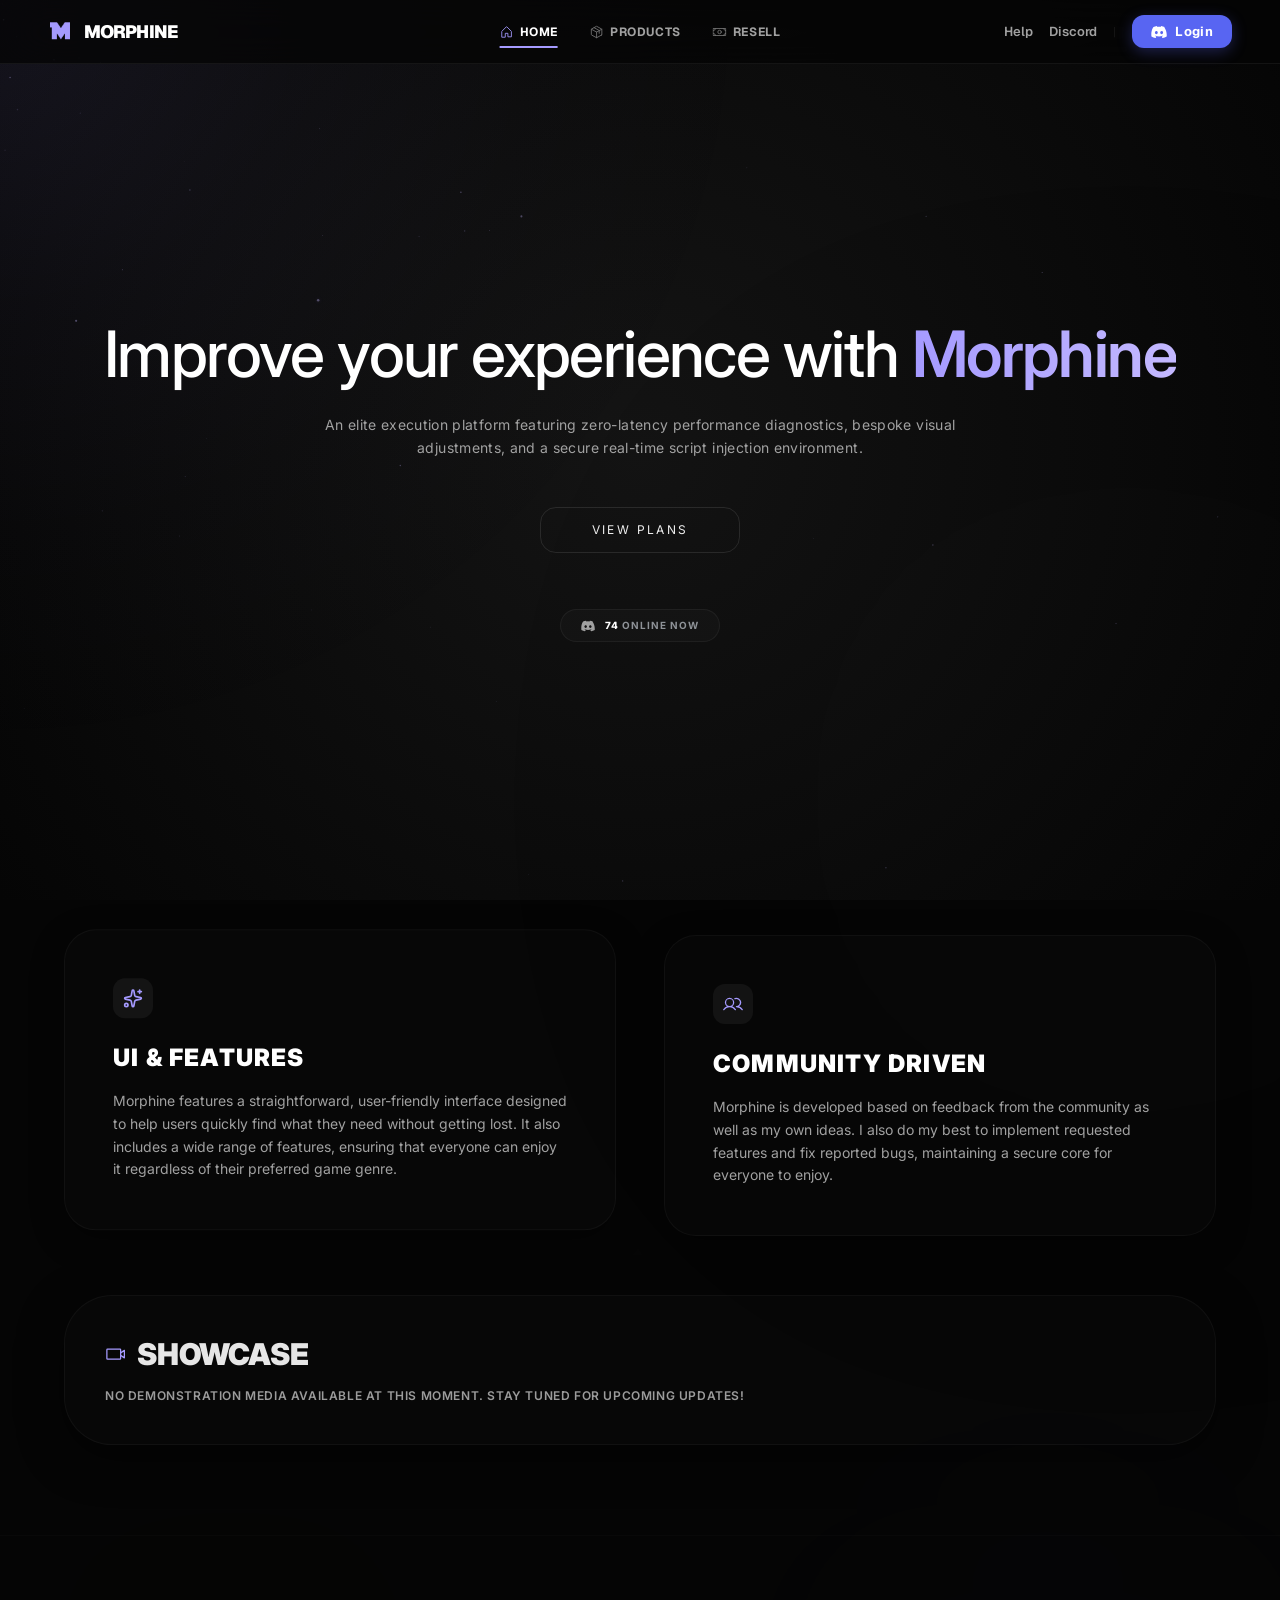
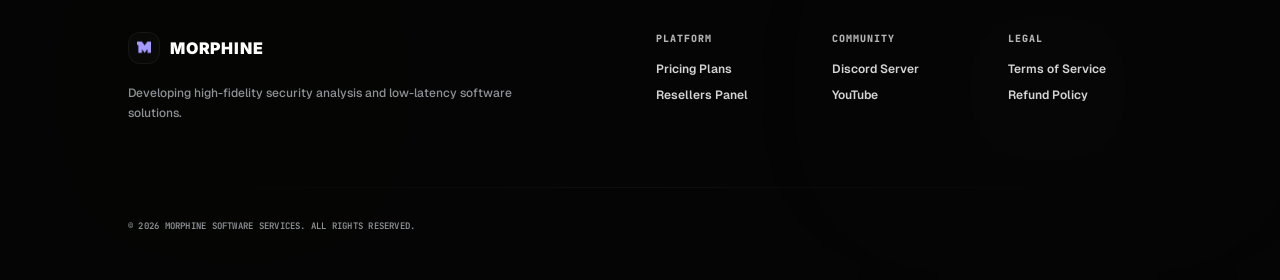
==== commit a9b54180: "Add files via upload" ====
--- a/index.html
+++ b/index.html
@@ -14,8 +14,8 @@
     <meta name="viewport" content="width=device-width, initial-scale=1.0" />
     <title>Morphine</title>
     <link rel="icon" type="image/png" href="/logo.png">
-    <script type="module" crossorigin src="/assets/index-By38nsld.js"></script>
-    <link rel="stylesheet" crossorigin href="/assets/index-_P0SRQGJ.css">
+    <script type="module" crossorigin src="/assets/index-BfuJ2dtj.js"></script>
+    <link rel="stylesheet" crossorigin href="/assets/index-Eracjw9X.css">
   </head>
   <body>
     <div id="root"></div>
--- a/assets/index-Eracjw9X.css
+++ b/assets/index-Eracjw9X.css
@@ -0,0 +1 @@
+@import"https://fonts.googleapis.com/css2?family=Geist:wght@100..900&family=Inter:wght@300;400;500;600;700;800;900&family=JetBrains+Mono:wght@400;700&display=swap";/*! tailwindcss v4.3.0 | MIT License | https://tailwindcss.com */@layer properties{@supports (((-webkit-hyphens:none)) and (not (margin-trim:inline))) or ((-moz-orient:inline) and (not (color:rgb(from red r g b)))){*,:before,:after,::backdrop{--tw-translate-x:0;--tw-translate-y:0;--tw-translate-z:0;--tw-scale-x:1;--tw-scale-y:1;--tw-scale-z:1;--tw-rotate-x:initial;--tw-rotate-y:initial;--tw-rotate-z:initial;--tw-skew-x:initial;--tw-skew-y:initial;--tw-space-y-reverse:0;--tw-divide-y-reverse:0;--tw-border-style:solid;--tw-gradient-position:initial;--tw-gradient-from:#0000;--tw-gradient-via:#0000;--tw-gradient-to:#0000;--tw-gradient-stops:initial;--tw-gradient-via-stops:initial;--tw-gradient-from-position:0%;--tw-gradient-via-position:50%;--tw-gradient-to-position:100%;--tw-leading:initial;--tw-font-weight:initial;--tw-tracking:initial;--tw-shadow:0 0 #0000;--tw-shadow-color:initial;--tw-shadow-alpha:100%;--tw-inset-shadow:0 0 #0000;--tw-inset-shadow-color:initial;--tw-inset-shadow-alpha:100%;--tw-ring-color:initial;--tw-ring-shadow:0 0 #0000;--tw-inset-ring-color:initial;--tw-inset-ring-shadow:0 0 #0000;--tw-ring-inset:initial;--tw-ring-offset-width:0px;--tw-ring-offset-color:#fff;--tw-ring-offset-shadow:0 0 #0000;--tw-blur:initial;--tw-brightness:initial;--tw-contrast:initial;--tw-grayscale:initial;--tw-hue-rotate:initial;--tw-invert:initial;--tw-opacity:initial;--tw-saturate:initial;--tw-sepia:initial;--tw-drop-shadow:initial;--tw-drop-shadow-color:initial;--tw-drop-shadow-alpha:100%;--tw-drop-shadow-size:initial;--tw-backdrop-blur:initial;--tw-backdrop-brightness:initial;--tw-backdrop-contrast:initial;--tw-backdrop-grayscale:initial;--tw-backdrop-hue-rotate:initial;--tw-backdrop-invert:initial;--tw-backdrop-opacity:initial;--tw-backdrop-saturate:initial;--tw-backdrop-sepia:initial;--tw-duration:initial;--tw-ease:initial}}}@layer theme{:root,:host{--font-sans:"Inter", ui-sans-serif, system-ui, sans-serif;--font-mono:"JetBrains Mono", ui-monospace, SFMono-Regular, monospace;--color-red-400:oklch(70.4% .191 22.216);--color-red-500:oklch(63.7% .237 25.331);--color-amber-200:oklch(92.4% .12 95.746);--color-amber-300:oklch(87.9% .169 91.605);--color-amber-400:oklch(82.8% .189 84.429);--color-amber-500:oklch(76.9% .188 70.08);--color-emerald-300:oklch(84.5% .143 164.978);--color-emerald-400:oklch(76.5% .177 163.223);--color-emerald-500:oklch(69.6% .17 162.48);--color-purple-600:oklch(55.8% .288 302.321);--color-rose-200:oklch(89.2% .058 10.001);--color-rose-400:oklch(71.2% .194 13.428);--color-rose-500:oklch(64.5% .246 16.439);--color-rose-950:oklch(27.1% .105 12.094);--color-gray-700:oklch(37.3% .034 259.733);--color-gray-800:oklch(27.8% .033 256.848);--color-neutral-200:oklch(92.2% 0 0);--color-neutral-300:oklch(87% 0 0);--color-neutral-400:oklch(70.8% 0 0);--color-neutral-500:oklch(55.6% 0 0);--color-neutral-600:oklch(43.9% 0 0);--color-neutral-700:oklch(37.1% 0 0);--color-neutral-800:oklch(26.9% 0 0);--color-black:#000;--color-white:#fff;--spacing:.25rem;--container-sm:24rem;--container-md:28rem;--container-lg:32rem;--container-2xl:42rem;--container-3xl:48rem;--container-4xl:56rem;--container-5xl:64rem;--container-6xl:72rem;--text-xs:.75rem;--text-xs--line-height:calc(1 / .75);--text-sm:.875rem;--text-sm--line-height:calc(1.25 / .875);--text-base:1rem;--text-base--line-height: 1.5 ;--text-lg:1.125rem;--text-lg--line-height:calc(1.75 / 1.125);--text-xl:1.25rem;--text-xl--line-height:calc(1.75 / 1.25);--text-2xl:1.5rem;--text-2xl--line-height:calc(2 / 1.5);--text-3xl:1.875rem;--text-3xl--line-height: 1.2 ;--text-4xl:2.25rem;--text-4xl--line-height:calc(2.5 / 2.25);--text-5xl:3rem;--text-5xl--line-height:1;--text-6xl:3.75rem;--text-6xl--line-height:1;--font-weight-normal:400;--font-weight-medium:500;--font-weight-semibold:600;--font-weight-bold:700;--font-weight-extrabold:800;--font-weight-black:900;--tracking-tighter:-.05em;--tracking-tight:-.025em;--tracking-normal:0em;--tracking-wide:.025em;--tracking-wider:.05em;--tracking-widest:.1em;--leading-tight:1.25;--leading-relaxed:1.625;--radius-md:.375rem;--radius-lg:.5rem;--radius-xl:.75rem;--radius-2xl:1rem;--radius-3xl:1.5rem;--ease-out:cubic-bezier(0, 0, .2, 1);--animate-spin:spin 1s linear infinite;--animate-ping:ping 1s cubic-bezier(0, 0, .2, 1) infinite;--animate-pulse:pulse 2s cubic-bezier(.4, 0, .6, 1) infinite;--blur-sm:8px;--blur-md:12px;--blur-xl:24px;--blur-2xl:40px;--default-transition-duration:.15s;--default-transition-timing-function:cubic-bezier(.4, 0, .2, 1);--default-font-family:var(--font-sans);--default-mono-font-family:var(--font-mono);--font-geist:"Geist", "Inter", ui-sans-serif, system-ui, sans-serif}}@layer base{*,:after,:before,::backdrop{box-sizing:border-box;border:0 solid;margin:0;padding:0}::file-selector-button{box-sizing:border-box;border:0 solid;margin:0;padding:0}html,:host{-webkit-text-size-adjust:100%;-moz-tab-size:4;tab-size:4;line-height:1.5;font-family:var(--default-font-family,ui-sans-serif, system-ui, sans-serif, "Apple Color Emoji", "Segoe UI Emoji", "Segoe UI Symbol", "Noto Color Emoji");font-feature-settings:var(--default-font-feature-settings,normal);font-variation-settings:var(--default-font-variation-settings,normal);-webkit-tap-highlight-color:transparent}hr{height:0;color:inherit;border-top-width:1px}abbr:where([title]){-webkit-text-decoration:underline dotted;text-decoration:underline dotted}h1,h2,h3,h4,h5,h6{font-size:inherit;font-weight:inherit}a{color:inherit;-webkit-text-decoration:inherit;text-decoration:inherit}b,strong{font-weight:bolder}code,kbd,samp,pre{font-family:var(--default-mono-font-family,ui-monospace, SFMono-Regular, Menlo, Monaco, Consolas, "Liberation Mono", "Courier New", monospace);font-feature-settings:var(--default-mono-font-feature-settings,normal);font-variation-settings:var(--default-mono-font-variation-settings,normal);font-size:1em}small{font-size:80%}sub,sup{vertical-align:baseline;font-size:75%;line-height:0;position:relative}sub{bottom:-.25em}sup{top:-.5em}table{text-indent:0;border-color:inherit;border-collapse:collapse}:-moz-focusring{outline:auto}progress{vertical-align:baseline}summary{display:list-item}ol,ul,menu{list-style:none}img,svg,video,canvas,audio,iframe,embed,object{vertical-align:middle;display:block}img,video{max-width:100%;height:auto}button,input,select,optgroup,textarea{font:inherit;font-feature-settings:inherit;font-variation-settings:inherit;letter-spacing:inherit;color:inherit;opacity:1;background-color:#0000;border-radius:0}::file-selector-button{font:inherit;font-feature-settings:inherit;font-variation-settings:inherit;letter-spacing:inherit;color:inherit;opacity:1;background-color:#0000;border-radius:0}:where(select:is([multiple],[size])) optgroup{font-weight:bolder}:where(select:is([multiple],[size])) optgroup option{padding-inline-start:20px}::file-selector-button{margin-inline-end:4px}::placeholder{opacity:1}@supports (not ((-webkit-appearance:-apple-pay-button))) or (contain-intrinsic-size:1px){::placeholder{color:currentColor}@supports (color:color-mix(in lab,red,red)){::placeholder{color:color-mix(in oklab,currentcolor 50%,transparent)}}}textarea{resize:vertical}::-webkit-search-decoration{-webkit-appearance:none}::-webkit-date-and-time-value{min-height:1lh;text-align:inherit}::-webkit-datetime-edit{display:inline-flex}::-webkit-datetime-edit-fields-wrapper{padding:0}::-webkit-datetime-edit{padding-block:0}::-webkit-datetime-edit-year-field{padding-block:0}::-webkit-datetime-edit-month-field{padding-block:0}::-webkit-datetime-edit-day-field{padding-block:0}::-webkit-datetime-edit-hour-field{padding-block:0}::-webkit-datetime-edit-minute-field{padding-block:0}::-webkit-datetime-edit-second-field{padding-block:0}::-webkit-datetime-edit-millisecond-field{padding-block:0}::-webkit-datetime-edit-meridiem-field{padding-block:0}::-webkit-calendar-picker-indicator{line-height:1}:-moz-ui-invalid{box-shadow:none}button,input:where([type=button],[type=reset],[type=submit]){-webkit-appearance:button;-moz-appearance:button;appearance:button}::file-selector-button{-webkit-appearance:button;-moz-appearance:button;appearance:button}::-webkit-inner-spin-button{height:auto}::-webkit-outer-spin-button{height:auto}[hidden]:where(:not([hidden=until-found])){display:none!important}}@layer components;@layer utilities{.pointer-events-auto{pointer-events:auto}.pointer-events-none{pointer-events:none}.invisible{visibility:hidden}.absolute{position:absolute}.fixed{position:fixed}.relative{position:relative}.inset-0{inset:calc(var(--spacing) * 0)}.inset-x-0{inset-inline:calc(var(--spacing) * 0)}.inset-y-0{inset-block:calc(var(--spacing) * 0)}.-top-10{top:calc(var(--spacing) * -10)}.-top-12{top:calc(var(--spacing) * -12)}.-top-px{top:-1px}.top-0{top:calc(var(--spacing) * 0)}.top-4{top:calc(var(--spacing) * 4)}.top-14{top:calc(var(--spacing) * 14)}.top-full{top:100%}.-right-12{right:calc(var(--spacing) * -12)}.right-0{right:calc(var(--spacing) * 0)}.right-1\/4{right:25%}.right-4{right:calc(var(--spacing) * 4)}.right-6{right:calc(var(--spacing) * 6)}.right-10{right:calc(var(--spacing) * 10)}.bottom-0{bottom:calc(var(--spacing) * 0)}.bottom-3{bottom:calc(var(--spacing) * 3)}.bottom-6{bottom:calc(var(--spacing) * 6)}.bottom-12{bottom:calc(var(--spacing) * 12)}.left-0{left:calc(var(--spacing) * 0)}.left-1\/2{left:50%}.left-1\/4{left:25%}.left-3{left:calc(var(--spacing) * 3)}.left-4{left:calc(var(--spacing) * 4)}.left-10{left:calc(var(--spacing) * 10)}.left-\[19px\]{left:19px}.z-0{z-index:0}.z-10{z-index:10}.z-20{z-index:20}.z-30{z-index:30}.z-40{z-index:40}.z-50{z-index:50}.z-\[60\]{z-index:60}.z-\[190\]{z-index:190}.z-\[200\]{z-index:200}.z-\[210\]{z-index:210}.z-\[9990\]{z-index:9990}.z-\[10000\]{z-index:10000}.container{width:100%}@media(min-width:40rem){.container{max-width:40rem}}@media(min-width:48rem){.container{max-width:48rem}}@media(min-width:64rem){.container{max-width:64rem}}@media(min-width:80rem){.container{max-width:80rem}}@media(min-width:96rem){.container{max-width:96rem}}.mx-auto{margin-inline:auto}.\!my-4\.5{margin-block:calc(var(--spacing) * 4.5)!important}.my-1{margin-block:calc(var(--spacing) * 1)}.my-3{margin-block:calc(var(--spacing) * 3)}.-mt-4{margin-top:calc(var(--spacing) * -4)}.mt-0\.5{margin-top:calc(var(--spacing) * .5)}.mt-1{margin-top:calc(var(--spacing) * 1)}.mt-1\.5{margin-top:calc(var(--spacing) * 1.5)}.mt-2{margin-top:calc(var(--spacing) * 2)}.mt-2\.5{margin-top:calc(var(--spacing) * 2.5)}.mt-3{margin-top:calc(var(--spacing) * 3)}.mt-4{margin-top:calc(var(--spacing) * 4)}.mt-8{margin-top:calc(var(--spacing) * 8)}.mt-12{margin-top:calc(var(--spacing) * 12)}.mt-14{margin-top:calc(var(--spacing) * 14)}.mt-auto{margin-top:auto}.mr-1{margin-right:calc(var(--spacing) * 1)}.mb-0\.5{margin-bottom:calc(var(--spacing) * .5)}.mb-1{margin-bottom:calc(var(--spacing) * 1)}.mb-2{margin-bottom:calc(var(--spacing) * 2)}.mb-3{margin-bottom:calc(var(--spacing) * 3)}.mb-4{margin-bottom:calc(var(--spacing) * 4)}.mb-5{margin-bottom:calc(var(--spacing) * 5)}.mb-6{margin-bottom:calc(var(--spacing) * 6)}.mb-8{margin-bottom:calc(var(--spacing) * 8)}.mb-10{margin-bottom:calc(var(--spacing) * 10)}.mb-12{margin-bottom:calc(var(--spacing) * 12)}.mb-16{margin-bottom:calc(var(--spacing) * 16)}.ml-0\.5{margin-left:calc(var(--spacing) * .5)}.ml-1{margin-left:calc(var(--spacing) * 1)}.ml-2{margin-left:calc(var(--spacing) * 2)}.ml-3{margin-left:calc(var(--spacing) * 3)}.ml-4{margin-left:calc(var(--spacing) * 4)}.block{display:block}.contents{display:contents}.flex{display:flex}.grid{display:grid}.hidden{display:none}.inline{display:inline}.inline-flex{display:inline-flex}.table{display:table}.aspect-\[16\/10\]{aspect-ratio:16/10}.size-5{width:calc(var(--spacing) * 5);height:calc(var(--spacing) * 5)}.h-0\.5{height:calc(var(--spacing) * .5)}.h-1{height:calc(var(--spacing) * 1)}.h-1\.5{height:calc(var(--spacing) * 1.5)}.h-2\.5{height:calc(var(--spacing) * 2.5)}.h-3{height:calc(var(--spacing) * 3)}.h-3\.5{height:calc(var(--spacing) * 3.5)}.h-4{height:calc(var(--spacing) * 4)}.h-4\.5{height:calc(var(--spacing) * 4.5)}.h-5{height:calc(var(--spacing) * 5)}.h-5\.5{height:calc(var(--spacing) * 5.5)}.h-6{height:calc(var(--spacing) * 6)}.h-8{height:calc(var(--spacing) * 8)}.h-9{height:calc(var(--spacing) * 9)}.h-10{height:calc(var(--spacing) * 10)}.h-12{height:calc(var(--spacing) * 12)}.h-14{height:calc(var(--spacing) * 14)}.h-16{height:calc(var(--spacing) * 16)}.h-24{height:calc(var(--spacing) * 24)}.h-32{height:calc(var(--spacing) * 32)}.h-40{height:calc(var(--spacing) * 40)}.h-48{height:calc(var(--spacing) * 48)}.h-96{height:calc(var(--spacing) * 96)}.h-\[1px\]{height:1px}.h-\[35rem\]{height:35rem}.h-\[46rem\]{height:46rem}.h-\[100px\]{height:100px}.h-full{height:100%}.h-px{height:1px}.max-h-\[80vh\]{max-height:80vh}.max-h-\[90vh\]{max-height:90vh}.min-h-\[50vh\]{min-height:50vh}.min-h-\[82vh\]{min-height:82vh}.min-h-\[85vh\]{min-height:85vh}.min-h-\[90vh\]{min-height:90vh}.min-h-\[92vh\]{min-height:92vh}.min-h-screen{min-height:100vh}.w-1{width:calc(var(--spacing) * 1)}.w-1\.5{width:calc(var(--spacing) * 1.5)}.w-2\.5{width:calc(var(--spacing) * 2.5)}.w-3{width:calc(var(--spacing) * 3)}.w-3\.5{width:calc(var(--spacing) * 3.5)}.w-4{width:calc(var(--spacing) * 4)}.w-4\.5{width:calc(var(--spacing) * 4.5)}.w-5{width:calc(var(--spacing) * 5)}.w-5\.5{width:calc(var(--spacing) * 5.5)}.w-6{width:calc(var(--spacing) * 6)}.w-8{width:calc(var(--spacing) * 8)}.w-9{width:calc(var(--spacing) * 9)}.w-10{width:calc(var(--spacing) * 10)}.w-12{width:calc(var(--spacing) * 12)}.w-16{width:calc(var(--spacing) * 16)}.w-24{width:calc(var(--spacing) * 24)}.w-32{width:calc(var(--spacing) * 32)}.w-40{width:calc(var(--spacing) * 40)}.w-48{width:calc(var(--spacing) * 48)}.w-96{width:calc(var(--spacing) * 96)}.w-\[35rem\]{width:35rem}.w-full{width:100%}.max-w-2xl{max-width:var(--container-2xl)}.max-w-3xl{max-width:var(--container-3xl)}.max-w-4xl{max-width:var(--container-4xl)}.max-w-5xl{max-width:var(--container-5xl)}.max-w-6xl{max-width:var(--container-6xl)}.max-w-\[98vw\]{max-width:98vw}.max-w-\[260px\]{max-width:260px}.max-w-\[360px\]{max-width:360px}.max-w-\[600px\]{max-width:600px}.max-w-\[620px\]{max-width:620px}.max-w-\[640px\]{max-width:640px}.max-w-\[1050px\]{max-width:1050px}.max-w-\[1240px\]{max-width:1240px}.max-w-\[1600px\]{max-width:1600px}.max-w-lg{max-width:var(--container-lg)}.max-w-md{max-width:var(--container-md)}.max-w-sm{max-width:var(--container-sm)}.min-w-0{min-width:calc(var(--spacing) * 0)}.min-w-\[64px\]{min-width:64px}.min-w-\[200px\]{min-width:200px}.min-w-\[240px\]{min-width:240px}.flex-1{flex:1}.shrink-0{flex-shrink:0}.flex-grow{flex-grow:1}.origin-center{transform-origin:50%}.-translate-x-1\/2{--tw-translate-x: -50% ;translate:var(--tw-translate-x) var(--tw-translate-y)}.-translate-x-12{--tw-translate-x:calc(var(--spacing) * -12);translate:var(--tw-translate-x) var(--tw-translate-y)}.-translate-y-8{--tw-translate-y:calc(var(--spacing) * -8);translate:var(--tw-translate-x) var(--tw-translate-y)}.scale-95{--tw-scale-x:95%;--tw-scale-y:95%;--tw-scale-z:95%;scale:var(--tw-scale-x) var(--tw-scale-y)}.scale-x-0{--tw-scale-x:0%;scale:var(--tw-scale-x) var(--tw-scale-y)}.scale-x-100{--tw-scale-x:100%;scale:var(--tw-scale-x) var(--tw-scale-y)}.rotate-180{rotate:180deg}.transform{transform:var(--tw-rotate-x,) var(--tw-rotate-y,) var(--tw-rotate-z,) var(--tw-skew-x,) var(--tw-skew-y,)}.animate-ping{animation:var(--animate-ping)}.animate-pulse{animation:var(--animate-pulse)}.animate-spin{animation:var(--animate-spin)}.cursor-default{cursor:default}.cursor-pointer{cursor:pointer}.resize-none{resize:none}.list-disc{list-style-type:disc}.grid-cols-1{grid-template-columns:repeat(1,minmax(0,1fr))}.grid-cols-2{grid-template-columns:repeat(2,minmax(0,1fr))}.flex-col{flex-direction:column}.flex-wrap{flex-wrap:wrap}.items-baseline{align-items:baseline}.items-center{align-items:center}.items-start{align-items:flex-start}.justify-between{justify-content:space-between}.justify-center{justify-content:center}.justify-end{justify-content:flex-end}.gap-0\.5{gap:calc(var(--spacing) * .5)}.gap-1{gap:calc(var(--spacing) * 1)}.gap-1\.5{gap:calc(var(--spacing) * 1.5)}.gap-2{gap:calc(var(--spacing) * 2)}.gap-2\.5{gap:calc(var(--spacing) * 2.5)}.gap-3{gap:calc(var(--spacing) * 3)}.gap-3\.5{gap:calc(var(--spacing) * 3.5)}.gap-4{gap:calc(var(--spacing) * 4)}.gap-5{gap:calc(var(--spacing) * 5)}.gap-6{gap:calc(var(--spacing) * 6)}.gap-8{gap:calc(var(--spacing) * 8)}.gap-10{gap:calc(var(--spacing) * 10)}:where(.space-y-1>:not(:last-child)){--tw-space-y-reverse:0;margin-block-start:calc(calc(var(--spacing) * 1) * var(--tw-space-y-reverse));margin-block-end:calc(calc(var(--spacing) * 1) * calc(1 - var(--tw-space-y-reverse)))}:where(.space-y-1\.5>:not(:last-child)){--tw-space-y-reverse:0;margin-block-start:calc(calc(var(--spacing) * 1.5) * var(--tw-space-y-reverse));margin-block-end:calc(calc(var(--spacing) * 1.5) * calc(1 - var(--tw-space-y-reverse)))}:where(.space-y-2>:not(:last-child)){--tw-space-y-reverse:0;margin-block-start:calc(calc(var(--spacing) * 2) * var(--tw-space-y-reverse));margin-block-end:calc(calc(var(--spacing) * 2) * calc(1 - var(--tw-space-y-reverse)))}:where(.space-y-2\.5>:not(:last-child)){--tw-space-y-reverse:0;margin-block-start:calc(calc(var(--spacing) * 2.5) * var(--tw-space-y-reverse));margin-block-end:calc(calc(var(--spacing) * 2.5) * calc(1 - var(--tw-space-y-reverse)))}:where(.space-y-3>:not(:last-child)){--tw-space-y-reverse:0;margin-block-start:calc(calc(var(--spacing) * 3) * var(--tw-space-y-reverse));margin-block-end:calc(calc(var(--spacing) * 3) * calc(1 - var(--tw-space-y-reverse)))}:where(.space-y-4>:not(:last-child)){--tw-space-y-reverse:0;margin-block-start:calc(calc(var(--spacing) * 4) * var(--tw-space-y-reverse));margin-block-end:calc(calc(var(--spacing) * 4) * calc(1 - var(--tw-space-y-reverse)))}:where(.space-y-5>:not(:last-child)){--tw-space-y-reverse:0;margin-block-start:calc(calc(var(--spacing) * 5) * var(--tw-space-y-reverse));margin-block-end:calc(calc(var(--spacing) * 5) * calc(1 - var(--tw-space-y-reverse)))}:where(.space-y-6>:not(:last-child)){--tw-space-y-reverse:0;margin-block-start:calc(calc(var(--spacing) * 6) * var(--tw-space-y-reverse));margin-block-end:calc(calc(var(--spacing) * 6) * calc(1 - var(--tw-space-y-reverse)))}:where(.space-y-16>:not(:last-child)){--tw-space-y-reverse:0;margin-block-start:calc(calc(var(--spacing) * 16) * var(--tw-space-y-reverse));margin-block-end:calc(calc(var(--spacing) * 16) * calc(1 - var(--tw-space-y-reverse)))}:where(.divide-y>:not(:last-child)){--tw-divide-y-reverse:0;border-bottom-style:var(--tw-border-style);border-top-style:var(--tw-border-style);border-top-width:calc(1px * var(--tw-divide-y-reverse));border-bottom-width:calc(1px * calc(1 - var(--tw-divide-y-reverse)))}:where(.divide-white\/\[0\.04\]>:not(:last-child)){border-color:#ffffff0a}@supports (color:color-mix(in lab,red,red)){:where(.divide-white\/\[0\.04\]>:not(:last-child)){border-color:color-mix(in oklab,var(--color-white) 4%,transparent)}}.self-center{align-self:center}.truncate{text-overflow:ellipsis;white-space:nowrap;overflow:hidden}.overflow-hidden{overflow:hidden}.overflow-x-hidden{overflow-x:hidden}.overflow-y-auto{overflow-y:auto}.rounded{border-radius:.25rem}.rounded-2xl{border-radius:var(--radius-2xl)}.rounded-3xl{border-radius:var(--radius-3xl)}.rounded-\[1rem\]{border-radius:1rem}.rounded-\[2rem\]{border-radius:2rem}.rounded-\[3rem\]{border-radius:3rem}.rounded-\[12px\]{border-radius:12px}.rounded-\[32px\]{border-radius:32px}.rounded-full{border-radius:3.40282e38px}.rounded-lg{border-radius:var(--radius-lg)}.rounded-md{border-radius:var(--radius-md)}.rounded-xl{border-radius:var(--radius-xl)}.rounded-t-\[2rem\]{border-top-left-radius:2rem;border-top-right-radius:2rem}.border{border-style:var(--tw-border-style);border-width:1px}.border-0{border-style:var(--tw-border-style);border-width:0}.border-2{border-style:var(--tw-border-style);border-width:2px}.border-t{border-top-style:var(--tw-border-style);border-top-width:1px}.border-b{border-bottom-style:var(--tw-border-style);border-bottom-width:1px}.border-\[\#0cffb3\]\/30{border-color:#0cffb34d}.border-\[\#5865F2\]\/15{border-color:#5865f226}.border-\[\#5865F2\]\/20{border-color:#5865f233}.border-\[\#5865F2\]\/30{border-color:#5865f24d}.border-\[\#a59aff\]{border-color:#a59aff}.border-\[\#a59aff\]\/10{border-color:#a59aff1a}.border-\[\#a59aff\]\/15{border-color:#a59aff26}.border-\[\#a59aff\]\/20{border-color:#a59aff33}.border-\[\#a59aff\]\/30{border-color:#a59aff4d}.border-\[\#a59aff\]\/40{border-color:#a59aff66}.border-amber-500\/10{border-color:#f99c001a}@supports (color:color-mix(in lab,red,red)){.border-amber-500\/10{border-color:color-mix(in oklab,var(--color-amber-500) 10%,transparent)}}.border-amber-500\/15{border-color:#f99c0026}@supports (color:color-mix(in lab,red,red)){.border-amber-500\/15{border-color:color-mix(in oklab,var(--color-amber-500) 15%,transparent)}}.border-amber-500\/20{border-color:#f99c0033}@supports (color:color-mix(in lab,red,red)){.border-amber-500\/20{border-color:color-mix(in oklab,var(--color-amber-500) 20%,transparent)}}.border-black\/20{border-color:#0003}@supports (color:color-mix(in lab,red,red)){.border-black\/20{border-color:color-mix(in oklab,var(--color-black) 20%,transparent)}}.border-emerald-500\/10{border-color:#00bb7f1a}@supports (color:color-mix(in lab,red,red)){.border-emerald-500\/10{border-color:color-mix(in oklab,var(--color-emerald-500) 10%,transparent)}}.border-emerald-500\/15{border-color:#00bb7f26}@supports (color:color-mix(in lab,red,red)){.border-emerald-500\/15{border-color:color-mix(in oklab,var(--color-emerald-500) 15%,transparent)}}.border-emerald-500\/20{border-color:#00bb7f33}@supports (color:color-mix(in lab,red,red)){.border-emerald-500\/20{border-color:color-mix(in oklab,var(--color-emerald-500) 20%,transparent)}}.border-neutral-700{border-color:var(--color-neutral-700)}.border-neutral-800{border-color:var(--color-neutral-800)}.border-red-400\/20{border-color:#ff656833}@supports (color:color-mix(in lab,red,red)){.border-red-400\/20{border-color:color-mix(in oklab,var(--color-red-400) 20%,transparent)}}.border-red-500\/10{border-color:#fb2c361a}@supports (color:color-mix(in lab,red,red)){.border-red-500\/10{border-color:color-mix(in oklab,var(--color-red-500) 10%,transparent)}}.border-red-500\/15{border-color:#fb2c3626}@supports (color:color-mix(in lab,red,red)){.border-red-500\/15{border-color:color-mix(in oklab,var(--color-red-500) 15%,transparent)}}.border-red-500\/20{border-color:#fb2c3633}@supports (color:color-mix(in lab,red,red)){.border-red-500\/20{border-color:color-mix(in oklab,var(--color-red-500) 20%,transparent)}}.border-rose-500\/20{border-color:#ff235733}@supports (color:color-mix(in lab,red,red)){.border-rose-500\/20{border-color:color-mix(in oklab,var(--color-rose-500) 20%,transparent)}}.border-white\/5{border-color:#ffffff0d}@supports (color:color-mix(in lab,red,red)){.border-white\/5{border-color:color-mix(in oklab,var(--color-white) 5%,transparent)}}.border-white\/10{border-color:#ffffff1a}@supports (color:color-mix(in lab,red,red)){.border-white\/10{border-color:color-mix(in oklab,var(--color-white) 10%,transparent)}}.border-white\/\[0\.02\]{border-color:#ffffff05}@supports (color:color-mix(in lab,red,red)){.border-white\/\[0\.02\]{border-color:color-mix(in oklab,var(--color-white) 2%,transparent)}}.border-white\/\[0\.03\]{border-color:#ffffff08}@supports (color:color-mix(in lab,red,red)){.border-white\/\[0\.03\]{border-color:color-mix(in oklab,var(--color-white) 3%,transparent)}}.border-white\/\[0\.04\]{border-color:#ffffff0a}@supports (color:color-mix(in lab,red,red)){.border-white\/\[0\.04\]{border-color:color-mix(in oklab,var(--color-white) 4%,transparent)}}.border-white\/\[0\.05\]{border-color:#ffffff0d}@supports (color:color-mix(in lab,red,red)){.border-white\/\[0\.05\]{border-color:color-mix(in oklab,var(--color-white) 5%,transparent)}}.border-white\/\[0\.06\]{border-color:#ffffff0f}@supports (color:color-mix(in lab,red,red)){.border-white\/\[0\.06\]{border-color:color-mix(in oklab,var(--color-white) 6%,transparent)}}.border-white\/\[0\.08\]{border-color:#ffffff14}@supports (color:color-mix(in lab,red,red)){.border-white\/\[0\.08\]{border-color:color-mix(in oklab,var(--color-white) 8%,transparent)}}.border-t-\[\#a59aff\]{border-top-color:#a59aff}.border-t-black{border-top-color:var(--color-black)}.border-t-red-400{border-top-color:var(--color-red-400)}.border-t-white{border-top-color:var(--color-white)}.bg-\[\#0a0a0a\]\/80{background-color:#0a0a0acc}.bg-\[\#0a0a0a\]\/95{background-color:#0a0a0af2}.bg-\[\#0a0a0c\]{background-color:#0a0a0c}.bg-\[\#0a0b0d\]{background-color:#0a0b0d}.bg-\[\#0c0d10\]{background-color:#0c0d10}.bg-\[\#0c0d10\]\/95{background-color:#0c0d10f2}.bg-\[\#0cffb3\]\/15{background-color:#0cffb326}.bg-\[\#1a1a1a\]{background-color:#1a1a1a}.bg-\[\#5865F2\]{background-color:#5865f2}.bg-\[\#5865F2\]\/5{background-color:#5865f20d}.bg-\[\#5865F2\]\/10{background-color:#5865f21a}.bg-\[\#5865f2\]{background-color:#5865f2}.bg-\[\#07080a\]{background-color:#07080a}.bg-\[\#08090b\]{background-color:#08090b}.bg-\[\#09090b\]{background-color:#09090b}.bg-\[\#12101e\]{background-color:#12101e}.bg-\[\#14151a\]{background-color:#14151a}.bg-\[\#050505\]{background-color:#050505}.bg-\[\#050505\]\/75{background-color:#050505bf}.bg-\[\#050505\]\/98{background-color:#050505fa}.bg-\[\#050507\]{background-color:#050507}.bg-\[\#070709\]{background-color:#070709}.bg-\[\#070709\]\/80{background-color:#070709cc}.bg-\[\#111215\]\/90{background-color:#111215e6}.bg-\[\#111216\]\/50{background-color:#11121680}.bg-\[\#111216\]\/90{background-color:#111216e6}.bg-\[\#141414\]{background-color:#141414}.bg-\[\#a59aff\]{background-color:#a59aff}.bg-\[\#a59aff\]\/5{background-color:#a59aff0d}.bg-\[\#a59aff\]\/10{background-color:#a59aff1a}.bg-\[\#a59aff\]\/\[0\.01\]{background-color:#a59aff03}.bg-\[\#a59aff\]\/\[0\.015\]{background-color:#a59aff04}.bg-amber-400{background-color:var(--color-amber-400)}.bg-amber-500\/5{background-color:#f99c000d}@supports (color:color-mix(in lab,red,red)){.bg-amber-500\/5{background-color:color-mix(in oklab,var(--color-amber-500) 5%,transparent)}}.bg-amber-500\/10{background-color:#f99c001a}@supports (color:color-mix(in lab,red,red)){.bg-amber-500\/10{background-color:color-mix(in oklab,var(--color-amber-500) 10%,transparent)}}.bg-amber-500\/\[0\.005\]{background-color:#f99c0001}@supports (color:color-mix(in lab,red,red)){.bg-amber-500\/\[0\.005\]{background-color:color-mix(in oklab,var(--color-amber-500) .5%,transparent)}}.bg-black{background-color:var(--color-black)}.bg-black\/20{background-color:#0003}@supports (color:color-mix(in lab,red,red)){.bg-black\/20{background-color:color-mix(in oklab,var(--color-black) 20%,transparent)}}.bg-black\/35{background-color:#00000059}@supports (color:color-mix(in lab,red,red)){.bg-black\/35{background-color:color-mix(in oklab,var(--color-black) 35%,transparent)}}.bg-black\/40{background-color:#0006}@supports (color:color-mix(in lab,red,red)){.bg-black\/40{background-color:color-mix(in oklab,var(--color-black) 40%,transparent)}}.bg-black\/45{background-color:#00000073}@supports (color:color-mix(in lab,red,red)){.bg-black\/45{background-color:color-mix(in oklab,var(--color-black) 45%,transparent)}}.bg-black\/75{background-color:#000000bf}@supports (color:color-mix(in lab,red,red)){.bg-black\/75{background-color:color-mix(in oklab,var(--color-black) 75%,transparent)}}.bg-black\/80{background-color:#000c}@supports (color:color-mix(in lab,red,red)){.bg-black\/80{background-color:color-mix(in oklab,var(--color-black) 80%,transparent)}}.bg-current{background-color:currentColor}.bg-emerald-400{background-color:var(--color-emerald-400)}.bg-emerald-500{background-color:var(--color-emerald-500)}.bg-emerald-500\/5{background-color:#00bb7f0d}@supports (color:color-mix(in lab,red,red)){.bg-emerald-500\/5{background-color:color-mix(in oklab,var(--color-emerald-500) 5%,transparent)}}.bg-emerald-500\/10{background-color:#00bb7f1a}@supports (color:color-mix(in lab,red,red)){.bg-emerald-500\/10{background-color:color-mix(in oklab,var(--color-emerald-500) 10%,transparent)}}.bg-emerald-500\/20{background-color:#00bb7f33}@supports (color:color-mix(in lab,red,red)){.bg-emerald-500\/20{background-color:color-mix(in oklab,var(--color-emerald-500) 20%,transparent)}}.bg-gray-800\/50{background-color:#1e293980}@supports (color:color-mix(in lab,red,red)){.bg-gray-800\/50{background-color:color-mix(in oklab,var(--color-gray-800) 50%,transparent)}}.bg-neutral-800{background-color:var(--color-neutral-800)}.bg-purple-600{background-color:var(--color-purple-600)}.bg-red-400{background-color:var(--color-red-400)}.bg-red-500{background-color:var(--color-red-500)}.bg-red-500\/5{background-color:#fb2c360d}@supports (color:color-mix(in lab,red,red)){.bg-red-500\/5{background-color:color-mix(in oklab,var(--color-red-500) 5%,transparent)}}.bg-red-500\/10{background-color:#fb2c361a}@supports (color:color-mix(in lab,red,red)){.bg-red-500\/10{background-color:color-mix(in oklab,var(--color-red-500) 10%,transparent)}}.bg-red-500\/\[0\.02\]{background-color:#fb2c3605}@supports (color:color-mix(in lab,red,red)){.bg-red-500\/\[0\.02\]{background-color:color-mix(in oklab,var(--color-red-500) 2%,transparent)}}.bg-rose-950\/40{background-color:#4d021866}@supports (color:color-mix(in lab,red,red)){.bg-rose-950\/40{background-color:color-mix(in oklab,var(--color-rose-950) 40%,transparent)}}.bg-transparent{background-color:#0000}.bg-white{background-color:var(--color-white)}.bg-white\/5{background-color:#ffffff0d}@supports (color:color-mix(in lab,red,red)){.bg-white\/5{background-color:color-mix(in oklab,var(--color-white) 5%,transparent)}}.bg-white\/\[0\.01\]{background-color:#ffffff03}@supports (color:color-mix(in lab,red,red)){.bg-white\/\[0\.01\]{background-color:color-mix(in oklab,var(--color-white) 1%,transparent)}}.bg-white\/\[0\.02\]{background-color:#ffffff05}@supports (color:color-mix(in lab,red,red)){.bg-white\/\[0\.02\]{background-color:color-mix(in oklab,var(--color-white) 2%,transparent)}}.bg-white\/\[0\.03\]{background-color:#ffffff08}@supports (color:color-mix(in lab,red,red)){.bg-white\/\[0\.03\]{background-color:color-mix(in oklab,var(--color-white) 3%,transparent)}}.bg-white\/\[0\.04\]{background-color:#ffffff0a}@supports (color:color-mix(in lab,red,red)){.bg-white\/\[0\.04\]{background-color:color-mix(in oklab,var(--color-white) 4%,transparent)}}.bg-gradient-to-b{--tw-gradient-position:to bottom in oklab;background-image:linear-gradient(var(--tw-gradient-stops))}.bg-gradient-to-r{--tw-gradient-position:to right in oklab;background-image:linear-gradient(var(--tw-gradient-stops))}.bg-gradient-to-t{--tw-gradient-position:to top in oklab;background-image:linear-gradient(var(--tw-gradient-stops))}.bg-\[radial-gradient\(circle_at_center\,rgba\(165\,154\,255\,0\.12\)_0\%\,transparent_70\%\)\]{background-image:radial-gradient(circle,#a59aff1f,#0000 70%)}.from-\[\#0c0d10\]\/40{--tw-gradient-from:oklab(15.9322% .000112258 -.00655437/.4);--tw-gradient-stops:var(--tw-gradient-via-stops,var(--tw-gradient-position), var(--tw-gradient-from) var(--tw-gradient-from-position), var(--tw-gradient-to) var(--tw-gradient-to-position))}.from-\[\#a59aff\]{--tw-gradient-from:#a59aff;--tw-gradient-stops:var(--tw-gradient-via-stops,var(--tw-gradient-position), var(--tw-gradient-from) var(--tw-gradient-from-position), var(--tw-gradient-to) var(--tw-gradient-to-position))}.from-black\/80{--tw-gradient-from:#000c}@supports (color:color-mix(in lab,red,red)){.from-black\/80{--tw-gradient-from:color-mix(in oklab, var(--color-black) 80%, transparent)}}.from-black\/80{--tw-gradient-stops:var(--tw-gradient-via-stops,var(--tw-gradient-position), var(--tw-gradient-from) var(--tw-gradient-from-position), var(--tw-gradient-to) var(--tw-gradient-to-position))}.from-transparent{--tw-gradient-from:transparent;--tw-gradient-stops:var(--tw-gradient-via-stops,var(--tw-gradient-position), var(--tw-gradient-from) var(--tw-gradient-from-position), var(--tw-gradient-to) var(--tw-gradient-to-position))}.from-white{--tw-gradient-from:var(--color-white);--tw-gradient-stops:var(--tw-gradient-via-stops,var(--tw-gradient-position), var(--tw-gradient-from) var(--tw-gradient-from-position), var(--tw-gradient-to) var(--tw-gradient-to-position))}.via-\[\#a59aff\]\/20{--tw-gradient-via:oklab(73.6888% .0427676 -.137212/.2);--tw-gradient-via-stops:var(--tw-gradient-position), var(--tw-gradient-from) var(--tw-gradient-from-position), var(--tw-gradient-via) var(--tw-gradient-via-position), var(--tw-gradient-to) var(--tw-gradient-to-position);--tw-gradient-stops:var(--tw-gradient-via-stops)}.via-transparent{--tw-gradient-via:transparent;--tw-gradient-via-stops:var(--tw-gradient-position), var(--tw-gradient-from) var(--tw-gradient-from-position), var(--tw-gradient-via) var(--tw-gradient-via-position), var(--tw-gradient-to) var(--tw-gradient-to-position);--tw-gradient-stops:var(--tw-gradient-via-stops)}.via-white\/\[0\.04\]{--tw-gradient-via:#ffffff0a}@supports (color:color-mix(in lab,red,red)){.via-white\/\[0\.04\]{--tw-gradient-via:color-mix(in oklab, var(--color-white) 4%, transparent)}}.via-white\/\[0\.04\]{--tw-gradient-via-stops:var(--tw-gradient-position), var(--tw-gradient-from) var(--tw-gradient-from-position), var(--tw-gradient-via) var(--tw-gradient-via-position), var(--tw-gradient-to) var(--tw-gradient-to-position);--tw-gradient-stops:var(--tw-gradient-via-stops)}.via-white\/\[0\.05\]{--tw-gradient-via:#ffffff0d}@supports (color:color-mix(in lab,red,red)){.via-white\/\[0\.05\]{--tw-gradient-via:color-mix(in oklab, var(--color-white) 5%, transparent)}}.via-white\/\[0\.05\]{--tw-gradient-via-stops:var(--tw-gradient-position), var(--tw-gradient-from) var(--tw-gradient-from-position), var(--tw-gradient-via) var(--tw-gradient-via-position), var(--tw-gradient-to) var(--tw-gradient-to-position);--tw-gradient-stops:var(--tw-gradient-via-stops)}.to-\[\#0c0d10\]{--tw-gradient-to:#0c0d10;--tw-gradient-stops:var(--tw-gradient-via-stops,var(--tw-gradient-position), var(--tw-gradient-from) var(--tw-gradient-from-position), var(--tw-gradient-to) var(--tw-gradient-to-position))}.to-\[\#a59aff\]\/40{--tw-gradient-to:oklab(73.6888% .0427676 -.137212/.4);--tw-gradient-stops:var(--tw-gradient-via-stops,var(--tw-gradient-position), var(--tw-gradient-from) var(--tw-gradient-from-position), var(--tw-gradient-to) var(--tw-gradient-to-position))}.to-\[\#c3b8ff\]{--tw-gradient-to:#c3b8ff;--tw-gradient-stops:var(--tw-gradient-via-stops,var(--tw-gradient-position), var(--tw-gradient-from) var(--tw-gradient-from-position), var(--tw-gradient-to) var(--tw-gradient-to-position))}.to-neutral-300{--tw-gradient-to:var(--color-neutral-300);--tw-gradient-stops:var(--tw-gradient-via-stops,var(--tw-gradient-position), var(--tw-gradient-from) var(--tw-gradient-from-position), var(--tw-gradient-to) var(--tw-gradient-to-position))}.to-transparent{--tw-gradient-to:transparent;--tw-gradient-stops:var(--tw-gradient-via-stops,var(--tw-gradient-position), var(--tw-gradient-from) var(--tw-gradient-from-position), var(--tw-gradient-to) var(--tw-gradient-to-position))}.bg-clip-text{-webkit-background-clip:text;background-clip:text}.fill-current{fill:currentColor}.object-cover{object-fit:cover}.object-center{object-position:center}.p-1{padding:calc(var(--spacing) * 1)}.p-1\.5{padding:calc(var(--spacing) * 1.5)}.p-2{padding:calc(var(--spacing) * 2)}.p-3{padding:calc(var(--spacing) * 3)}.p-3\.5{padding:calc(var(--spacing) * 3.5)}.p-4{padding:calc(var(--spacing) * 4)}.p-5{padding:calc(var(--spacing) * 5)}.p-6{padding:calc(var(--spacing) * 6)}.p-8{padding:calc(var(--spacing) * 8)}.p-10{padding:calc(var(--spacing) * 10)}.px-1{padding-inline:calc(var(--spacing) * 1)}.px-1\.5{padding-inline:calc(var(--spacing) * 1.5)}.px-2{padding-inline:calc(var(--spacing) * 2)}.px-2\.5{padding-inline:calc(var(--spacing) * 2.5)}.px-3{padding-inline:calc(var(--spacing) * 3)}.px-3\.5{padding-inline:calc(var(--spacing) * 3.5)}.px-4{padding-inline:calc(var(--spacing) * 4)}.px-4\.5{padding-inline:calc(var(--spacing) * 4.5)}.px-5{padding-inline:calc(var(--spacing) * 5)}.px-6{padding-inline:calc(var(--spacing) * 6)}.px-8{padding-inline:calc(var(--spacing) * 8)}.px-12{padding-inline:calc(var(--spacing) * 12)}.py-0\.5{padding-block:calc(var(--spacing) * .5)}.py-1{padding-block:calc(var(--spacing) * 1)}.py-1\.5{padding-block:calc(var(--spacing) * 1.5)}.py-2{padding-block:calc(var(--spacing) * 2)}.py-2\.5{padding-block:calc(var(--spacing) * 2.5)}.py-3{padding-block:calc(var(--spacing) * 3)}.py-3\.5{padding-block:calc(var(--spacing) * 3.5)}.py-4{padding-block:calc(var(--spacing) * 4)}.py-4\.5{padding-block:calc(var(--spacing) * 4.5)}.py-5{padding-block:calc(var(--spacing) * 5)}.py-6{padding-block:calc(var(--spacing) * 6)}.py-8{padding-block:calc(var(--spacing) * 8)}.py-12{padding-block:calc(var(--spacing) * 12)}.py-24{padding-block:calc(var(--spacing) * 24)}.py-28{padding-block:calc(var(--spacing) * 28)}.pt-1{padding-top:calc(var(--spacing) * 1)}.pt-2{padding-top:calc(var(--spacing) * 2)}.pt-4{padding-top:calc(var(--spacing) * 4)}.pt-5{padding-top:calc(var(--spacing) * 5)}.pt-6{padding-top:calc(var(--spacing) * 6)}.pt-8{padding-top:calc(var(--spacing) * 8)}.pt-24{padding-top:calc(var(--spacing) * 24)}.pt-28{padding-top:calc(var(--spacing) * 28)}.pt-32{padding-top:calc(var(--spacing) * 32)}.pt-36{padding-top:calc(var(--spacing) * 36)}.pr-2{padding-right:calc(var(--spacing) * 2)}.pr-4{padding-right:calc(var(--spacing) * 4)}.pb-5{padding-bottom:calc(var(--spacing) * 5)}.pb-6{padding-bottom:calc(var(--spacing) * 6)}.pb-12{padding-bottom:calc(var(--spacing) * 12)}.pb-16{padding-bottom:calc(var(--spacing) * 16)}.pb-24{padding-bottom:calc(var(--spacing) * 24)}.pl-1{padding-left:calc(var(--spacing) * 1)}.pl-4{padding-left:calc(var(--spacing) * 4)}.pl-5{padding-left:calc(var(--spacing) * 5)}.pl-11{padding-left:calc(var(--spacing) * 11)}.text-center{text-align:center}.text-left{text-align:left}.text-right{text-align:right}.font-geist{font-family:var(--font-geist)}.font-mono{font-family:var(--font-mono)}.font-sans{font-family:var(--font-sans)}.text-2xl{font-size:var(--text-2xl);line-height:var(--tw-leading,var(--text-2xl--line-height))}.text-3xl{font-size:var(--text-3xl);line-height:var(--tw-leading,var(--text-3xl--line-height))}.text-5xl{font-size:var(--text-5xl);line-height:var(--tw-leading,var(--text-5xl--line-height))}.text-base{font-size:var(--text-base);line-height:var(--tw-leading,var(--text-base--line-height))}.text-lg{font-size:var(--text-lg);line-height:var(--tw-leading,var(--text-lg--line-height))}.text-sm{font-size:var(--text-sm);line-height:var(--tw-leading,var(--text-sm--line-height))}.text-xl{font-size:var(--text-xl);line-height:var(--tw-leading,var(--text-xl--line-height))}.text-xs{font-size:var(--text-xs);line-height:var(--tw-leading,var(--text-xs--line-height))}.text-\[0\.6rem\]{font-size:.6rem}.text-\[0\.62rem\]{font-size:.62rem}.text-\[0\.65rem\]{font-size:.65rem}.text-\[0\.75rem\]{font-size:.75rem}.text-\[2\.2rem\]{font-size:2.2rem}.text-\[2\.8rem\]{font-size:2.8rem}.text-\[2rem\]{font-size:2rem}.text-\[8px\]{font-size:8px}.text-\[9px\]{font-size:9px}.text-\[10px\]{font-size:10px}.text-\[11px\]{font-size:11px}.text-\[12px\]{font-size:12px}.text-\[13px\]{font-size:13px}.text-\[20px\]{font-size:20px}.text-\[34px\]{font-size:34px}.leading-none{--tw-leading:1;line-height:1}.leading-relaxed{--tw-leading:var(--leading-relaxed);line-height:var(--leading-relaxed)}.leading-tight{--tw-leading:var(--leading-tight);line-height:var(--leading-tight)}.font-black{--tw-font-weight:var(--font-weight-black);font-weight:var(--font-weight-black)}.font-bold{--tw-font-weight:var(--font-weight-bold);font-weight:var(--font-weight-bold)}.font-extrabold{--tw-font-weight:var(--font-weight-extrabold);font-weight:var(--font-weight-extrabold)}.font-medium{--tw-font-weight:var(--font-weight-medium);font-weight:var(--font-weight-medium)}.font-normal{--tw-font-weight:var(--font-weight-normal);font-weight:var(--font-weight-normal)}.font-semibold{--tw-font-weight:var(--font-weight-semibold);font-weight:var(--font-weight-semibold)}.tracking-\[0\.2em\]{--tw-tracking:.2em;letter-spacing:.2em}.tracking-normal{--tw-tracking:var(--tracking-normal);letter-spacing:var(--tracking-normal)}.tracking-tight{--tw-tracking:var(--tracking-tight);letter-spacing:var(--tracking-tight)}.tracking-tighter{--tw-tracking:var(--tracking-tighter);letter-spacing:var(--tracking-tighter)}.tracking-wide{--tw-tracking:var(--tracking-wide);letter-spacing:var(--tracking-wide)}.tracking-wider{--tw-tracking:var(--tracking-wider);letter-spacing:var(--tracking-wider)}.tracking-widest{--tw-tracking:var(--tracking-widest);letter-spacing:var(--tracking-widest)}.break-all{word-break:break-all}.whitespace-nowrap{white-space:nowrap}.text-\[\#0cffb3\]{color:#0cffb3}.text-\[\#0d0e11\]{color:#0d0e11}.text-\[\#8e9297\]{color:#8e9297}.text-\[\#5865F2\]{color:#5865f2}.text-\[\#050505\]{color:#050505}.text-\[\#52575c\]{color:#52575c}.text-\[\#a59aff\]{color:#a59aff}.text-\[\#a59aff\]\/80{color:#a59affcc}.text-\[\#c7b18f\]{color:#c7b18f}.text-\[\#eeeeee\]{color:#eee}.text-\[\#ff5050\]{color:#ff5050}.text-amber-200{color:var(--color-amber-200)}.text-amber-300{color:var(--color-amber-300)}.text-amber-400{color:var(--color-amber-400)}.text-amber-500{color:var(--color-amber-500)}.text-black{color:var(--color-black)}.text-emerald-300{color:var(--color-emerald-300)}.text-emerald-400{color:var(--color-emerald-400)}.text-neutral-200{color:var(--color-neutral-200)}.text-neutral-300{color:var(--color-neutral-300)}.text-neutral-400{color:var(--color-neutral-400)}.text-neutral-500{color:var(--color-neutral-500)}.text-neutral-600{color:var(--color-neutral-600)}.text-neutral-700{color:var(--color-neutral-700)}.text-red-400{color:var(--color-red-400)}.text-red-400\/95{color:#ff6568f2}@supports (color:color-mix(in lab,red,red)){.text-red-400\/95{color:color-mix(in oklab,var(--color-red-400) 95%,transparent)}}.text-red-500{color:var(--color-red-500)}.text-rose-200{color:var(--color-rose-200)}.text-rose-400{color:var(--color-rose-400)}.text-rose-500{color:var(--color-rose-500)}.text-transparent{color:#0000}.text-white{color:var(--color-white)}.text-white\/60{color:#fff9}@supports (color:color-mix(in lab,red,red)){.text-white\/60{color:color-mix(in oklab,var(--color-white) 60%,transparent)}}.text-white\/70{color:#ffffffb3}@supports (color:color-mix(in lab,red,red)){.text-white\/70{color:color-mix(in oklab,var(--color-white) 70%,transparent)}}.text-white\/90{color:#ffffffe6}@supports (color:color-mix(in lab,red,red)){.text-white\/90{color:color-mix(in oklab,var(--color-white) 90%,transparent)}}.text-white\/\[0\.08\]{color:#ffffff14}@supports (color:color-mix(in lab,red,red)){.text-white\/\[0\.08\]{color:color-mix(in oklab,var(--color-white) 8%,transparent)}}.lowercase{text-transform:lowercase}.uppercase{text-transform:uppercase}.italic{font-style:italic}.underline{text-decoration-line:underline}.placeholder-neutral-700::placeholder{color:var(--color-neutral-700)}.opacity-0{opacity:0}.opacity-25{opacity:.25}.opacity-65{opacity:.65}.opacity-75{opacity:.75}.opacity-80{opacity:.8}.opacity-90{opacity:.9}.opacity-100{opacity:1}.shadow{--tw-shadow:0 1px 3px 0 var(--tw-shadow-color,#0000001a), 0 1px 2px -1px var(--tw-shadow-color,#0000001a);box-shadow:var(--tw-inset-shadow),var(--tw-inset-ring-shadow),var(--tw-ring-offset-shadow),var(--tw-ring-shadow),var(--tw-shadow)}.shadow-2xl{--tw-shadow:0 25px 50px -12px var(--tw-shadow-color,#00000040);box-shadow:var(--tw-inset-shadow),var(--tw-inset-ring-shadow),var(--tw-ring-offset-shadow),var(--tw-ring-shadow),var(--tw-shadow)}.shadow-\[0_4px_15px_rgba\(88\,101\,242\,0\.3\)\]{--tw-shadow:0 4px 15px var(--tw-shadow-color,#5865f24d);box-shadow:var(--tw-inset-shadow),var(--tw-inset-ring-shadow),var(--tw-ring-offset-shadow),var(--tw-ring-shadow),var(--tw-shadow)}.shadow-\[0_4px_16px_rgba\(165\,154\,255\,0\.15\)\]{--tw-shadow:0 4px 16px var(--tw-shadow-color,#a59aff26);box-shadow:var(--tw-inset-shadow),var(--tw-inset-ring-shadow),var(--tw-ring-offset-shadow),var(--tw-ring-shadow),var(--tw-shadow)}.shadow-\[0_4px_20px_rgba\(0\,0\,0\,0\.3\)\]{--tw-shadow:0 4px 20px var(--tw-shadow-color,#0000004d);box-shadow:var(--tw-inset-shadow),var(--tw-inset-ring-shadow),var(--tw-ring-offset-shadow),var(--tw-ring-shadow),var(--tw-shadow)}.shadow-\[0_4px_20px_rgba\(88\,101\,242\,0\.35\)\]{--tw-shadow:0 4px 20px var(--tw-shadow-color,#5865f259);box-shadow:var(--tw-inset-shadow),var(--tw-inset-ring-shadow),var(--tw-ring-offset-shadow),var(--tw-ring-shadow),var(--tw-shadow)}.shadow-\[0_4px_24px_rgba\(165\,154\,255\,0\.25\)\]{--tw-shadow:0 4px 24px var(--tw-shadow-color,#a59aff40);box-shadow:var(--tw-inset-shadow),var(--tw-inset-ring-shadow),var(--tw-ring-offset-shadow),var(--tw-ring-shadow),var(--tw-shadow)}.shadow-\[0_8px_24px_rgba\(88\,101\,242\,0\.25\)\]{--tw-shadow:0 8px 24px var(--tw-shadow-color,#5865f240);box-shadow:var(--tw-inset-shadow),var(--tw-inset-ring-shadow),var(--tw-ring-offset-shadow),var(--tw-ring-shadow),var(--tw-shadow)}.shadow-\[0_10px_32px_rgba\(0\,0\,0\,0\.4\)\]{--tw-shadow:0 10px 32px var(--tw-shadow-color,#0006);box-shadow:var(--tw-inset-shadow),var(--tw-inset-ring-shadow),var(--tw-ring-offset-shadow),var(--tw-ring-shadow),var(--tw-shadow)}.shadow-\[0_12px_44px_rgba\(0\,0\,0\,0\.5\)\]{--tw-shadow:0 12px 44px var(--tw-shadow-color,#00000080);box-shadow:var(--tw-inset-shadow),var(--tw-inset-ring-shadow),var(--tw-ring-offset-shadow),var(--tw-ring-shadow),var(--tw-shadow)}.shadow-\[0_15px_40px_rgba\(0\,0\,0\,0\.9\)\]{--tw-shadow:0 15px 40px var(--tw-shadow-color,#000000e6);box-shadow:var(--tw-inset-shadow),var(--tw-inset-ring-shadow),var(--tw-ring-offset-shadow),var(--tw-ring-shadow),var(--tw-shadow)}.shadow-\[0_20px_50px_rgba\(0\,0\,0\,0\.5\)\]{--tw-shadow:0 20px 50px var(--tw-shadow-color,#00000080);box-shadow:var(--tw-inset-shadow),var(--tw-inset-ring-shadow),var(--tw-ring-offset-shadow),var(--tw-ring-shadow),var(--tw-shadow)}.shadow-\[0_24px_48px_rgba\(0\,0\,0\,0\.95\)\]{--tw-shadow:0 24px 48px var(--tw-shadow-color,#000000f2);box-shadow:var(--tw-inset-shadow),var(--tw-inset-ring-shadow),var(--tw-ring-offset-shadow),var(--tw-ring-shadow),var(--tw-shadow)}.shadow-\[0_24px_64px_rgba\(0\,0\,0\,0\.8\)\]{--tw-shadow:0 24px 64px var(--tw-shadow-color,#000c);box-shadow:var(--tw-inset-shadow),var(--tw-inset-ring-shadow),var(--tw-ring-offset-shadow),var(--tw-ring-shadow),var(--tw-shadow)}.shadow-\[0_24px_64px_rgba\(0\,0\,0\,0\.85\)\]{--tw-shadow:0 24px 64px var(--tw-shadow-color,#000000d9);box-shadow:var(--tw-inset-shadow),var(--tw-inset-ring-shadow),var(--tw-ring-offset-shadow),var(--tw-ring-shadow),var(--tw-shadow)}.shadow-\[0_24px_80px_rgba\(0\,0\,0\,0\.95\)\]{--tw-shadow:0 24px 80px var(--tw-shadow-color,#000000f2);box-shadow:var(--tw-inset-shadow),var(--tw-inset-ring-shadow),var(--tw-ring-offset-shadow),var(--tw-ring-shadow),var(--tw-shadow)}.shadow-\[0_32px_64px_rgba\(0\,0\,0\,0\.85\)\]{--tw-shadow:0 32px 64px var(--tw-shadow-color,#000000d9);box-shadow:var(--tw-inset-shadow),var(--tw-inset-ring-shadow),var(--tw-ring-offset-shadow),var(--tw-ring-shadow),var(--tw-shadow)}.shadow-\[0_32px_80px_rgba\(0\,0\,0\,0\.9\)\]{--tw-shadow:0 32px 80px var(--tw-shadow-color,#000000e6);box-shadow:var(--tw-inset-shadow),var(--tw-inset-ring-shadow),var(--tw-ring-offset-shadow),var(--tw-ring-shadow),var(--tw-shadow)}.shadow-\[0_32px_100px_rgba\(0\,0\,0\,0\.95\)\]{--tw-shadow:0 32px 100px var(--tw-shadow-color,#000000f2);box-shadow:var(--tw-inset-shadow),var(--tw-inset-ring-shadow),var(--tw-ring-offset-shadow),var(--tw-ring-shadow),var(--tw-shadow)}.shadow-lg{--tw-shadow:0 10px 15px -3px var(--tw-shadow-color,#0000001a), 0 4px 6px -4px var(--tw-shadow-color,#0000001a);box-shadow:var(--tw-inset-shadow),var(--tw-inset-ring-shadow),var(--tw-ring-offset-shadow),var(--tw-ring-shadow),var(--tw-shadow)}.shadow-sm,.shadow\/darkening{--tw-shadow:0 1px 3px 0 var(--tw-shadow-color,#0000001a), 0 1px 2px -1px var(--tw-shadow-color,#0000001a);box-shadow:var(--tw-inset-shadow),var(--tw-inset-ring-shadow),var(--tw-ring-offset-shadow),var(--tw-ring-shadow),var(--tw-shadow)}.blur{--tw-blur:blur(8px);filter:var(--tw-blur,) var(--tw-brightness,) var(--tw-contrast,) var(--tw-grayscale,) var(--tw-hue-rotate,) var(--tw-invert,) var(--tw-saturate,) var(--tw-sepia,) var(--tw-drop-shadow,)}.blur-2xl{--tw-blur:blur(var(--blur-2xl));filter:var(--tw-blur,) var(--tw-brightness,) var(--tw-contrast,) var(--tw-grayscale,) var(--tw-hue-rotate,) var(--tw-invert,) var(--tw-saturate,) var(--tw-sepia,) var(--tw-drop-shadow,)}.blur-\[30px\]{--tw-blur:blur(30px);filter:var(--tw-blur,) var(--tw-brightness,) var(--tw-contrast,) var(--tw-grayscale,) var(--tw-hue-rotate,) var(--tw-invert,) var(--tw-saturate,) var(--tw-sepia,) var(--tw-drop-shadow,)}.blur-\[40px\]{--tw-blur:blur(40px);filter:var(--tw-blur,) var(--tw-brightness,) var(--tw-contrast,) var(--tw-grayscale,) var(--tw-hue-rotate,) var(--tw-invert,) var(--tw-saturate,) var(--tw-sepia,) var(--tw-drop-shadow,)}.blur-\[64px\]{--tw-blur:blur(64px);filter:var(--tw-blur,) var(--tw-brightness,) var(--tw-contrast,) var(--tw-grayscale,) var(--tw-hue-rotate,) var(--tw-invert,) var(--tw-saturate,) var(--tw-sepia,) var(--tw-drop-shadow,)}.blur-\[120px\]{--tw-blur:blur(120px);filter:var(--tw-blur,) var(--tw-brightness,) var(--tw-contrast,) var(--tw-grayscale,) var(--tw-hue-rotate,) var(--tw-invert,) var(--tw-saturate,) var(--tw-sepia,) var(--tw-drop-shadow,)}.filter{filter:var(--tw-blur,) var(--tw-brightness,) var(--tw-contrast,) var(--tw-grayscale,) var(--tw-hue-rotate,) var(--tw-invert,) var(--tw-saturate,) var(--tw-sepia,) var(--tw-drop-shadow,)}.backdrop-blur-\[6px\]{--tw-backdrop-blur:blur(6px);-webkit-backdrop-filter:var(--tw-backdrop-blur,) var(--tw-backdrop-brightness,) var(--tw-backdrop-contrast,) var(--tw-backdrop-grayscale,) var(--tw-backdrop-hue-rotate,) var(--tw-backdrop-invert,) var(--tw-backdrop-opacity,) var(--tw-backdrop-saturate,) var(--tw-backdrop-sepia,);backdrop-filter:var(--tw-backdrop-blur,) var(--tw-backdrop-brightness,) var(--tw-backdrop-contrast,) var(--tw-backdrop-grayscale,) var(--tw-backdrop-hue-rotate,) var(--tw-backdrop-invert,) var(--tw-backdrop-opacity,) var(--tw-backdrop-saturate,) var(--tw-backdrop-sepia,)}.backdrop-blur-\[12px\]{--tw-backdrop-blur:blur(12px);-webkit-backdrop-filter:var(--tw-backdrop-blur,) var(--tw-backdrop-brightness,) var(--tw-backdrop-contrast,) var(--tw-backdrop-grayscale,) var(--tw-backdrop-hue-rotate,) var(--tw-backdrop-invert,) var(--tw-backdrop-opacity,) var(--tw-backdrop-saturate,) var(--tw-backdrop-sepia,);backdrop-filter:var(--tw-backdrop-blur,) var(--tw-backdrop-brightness,) var(--tw-backdrop-contrast,) var(--tw-backdrop-grayscale,) var(--tw-backdrop-hue-rotate,) var(--tw-backdrop-invert,) var(--tw-backdrop-opacity,) var(--tw-backdrop-saturate,) var(--tw-backdrop-sepia,)}.backdrop-blur-md{--tw-backdrop-blur:blur(var(--blur-md));-webkit-backdrop-filter:var(--tw-backdrop-blur,) var(--tw-backdrop-brightness,) var(--tw-backdrop-contrast,) var(--tw-backdrop-grayscale,) var(--tw-backdrop-hue-rotate,) var(--tw-backdrop-invert,) var(--tw-backdrop-opacity,) var(--tw-backdrop-saturate,) var(--tw-backdrop-sepia,);backdrop-filter:var(--tw-backdrop-blur,) var(--tw-backdrop-brightness,) var(--tw-backdrop-contrast,) var(--tw-backdrop-grayscale,) var(--tw-backdrop-hue-rotate,) var(--tw-backdrop-invert,) var(--tw-backdrop-opacity,) var(--tw-backdrop-saturate,) var(--tw-backdrop-sepia,)}.backdrop-blur-none{--tw-backdrop-blur: ;-webkit-backdrop-filter:var(--tw-backdrop-blur,) var(--tw-backdrop-brightness,) var(--tw-backdrop-contrast,) var(--tw-backdrop-grayscale,) var(--tw-backdrop-hue-rotate,) var(--tw-backdrop-invert,) var(--tw-backdrop-opacity,) var(--tw-backdrop-saturate,) var(--tw-backdrop-sepia,);backdrop-filter:var(--tw-backdrop-blur,) var(--tw-backdrop-brightness,) var(--tw-backdrop-contrast,) var(--tw-backdrop-grayscale,) var(--tw-backdrop-hue-rotate,) var(--tw-backdrop-invert,) var(--tw-backdrop-opacity,) var(--tw-backdrop-saturate,) var(--tw-backdrop-sepia,)}.backdrop-blur-sm{--tw-backdrop-blur:blur(var(--blur-sm));-webkit-backdrop-filter:var(--tw-backdrop-blur,) var(--tw-backdrop-brightness,) var(--tw-backdrop-contrast,) var(--tw-backdrop-grayscale,) var(--tw-backdrop-hue-rotate,) var(--tw-backdrop-invert,) var(--tw-backdrop-opacity,) var(--tw-backdrop-saturate,) var(--tw-backdrop-sepia,);backdrop-filter:var(--tw-backdrop-blur,) var(--tw-backdrop-brightness,) var(--tw-backdrop-contrast,) var(--tw-backdrop-grayscale,) var(--tw-backdrop-hue-rotate,) var(--tw-backdrop-invert,) var(--tw-backdrop-opacity,) var(--tw-backdrop-saturate,) var(--tw-backdrop-sepia,)}.backdrop-blur-xl{--tw-backdrop-blur:blur(var(--blur-xl));-webkit-backdrop-filter:var(--tw-backdrop-blur,) var(--tw-backdrop-brightness,) var(--tw-backdrop-contrast,) var(--tw-backdrop-grayscale,) var(--tw-backdrop-hue-rotate,) var(--tw-backdrop-invert,) var(--tw-backdrop-opacity,) var(--tw-backdrop-saturate,) var(--tw-backdrop-sepia,);backdrop-filter:var(--tw-backdrop-blur,) var(--tw-backdrop-brightness,) var(--tw-backdrop-contrast,) var(--tw-backdrop-grayscale,) var(--tw-backdrop-hue-rotate,) var(--tw-backdrop-invert,) var(--tw-backdrop-opacity,) var(--tw-backdrop-saturate,) var(--tw-backdrop-sepia,)}.transition{transition-property:color,background-color,border-color,outline-color,text-decoration-color,fill,stroke,--tw-gradient-from,--tw-gradient-via,--tw-gradient-to,opacity,box-shadow,transform,translate,scale,rotate,filter,-webkit-backdrop-filter,backdrop-filter,display,content-visibility,overlay,pointer-events;transition-timing-function:var(--tw-ease,var(--default-transition-timing-function));transition-duration:var(--tw-duration,var(--default-transition-duration))}.transition-all{transition-property:all;transition-timing-function:var(--tw-ease,var(--default-transition-timing-function));transition-duration:var(--tw-duration,var(--default-transition-duration))}.transition-colors{transition-property:color,background-color,border-color,outline-color,text-decoration-color,fill,stroke,--tw-gradient-from,--tw-gradient-via,--tw-gradient-to;transition-timing-function:var(--tw-ease,var(--default-transition-timing-function));transition-duration:var(--tw-duration,var(--default-transition-duration))}.transition-transform{transition-property:transform,translate,scale,rotate;transition-timing-function:var(--tw-ease,var(--default-transition-timing-function));transition-duration:var(--tw-duration,var(--default-transition-duration))}.duration-100{--tw-duration:.1s;transition-duration:.1s}.duration-150{--tw-duration:.15s;transition-duration:.15s}.duration-200{--tw-duration:.2s;transition-duration:.2s}.duration-250{--tw-duration:.25s;transition-duration:.25s}.duration-300{--tw-duration:.3s;transition-duration:.3s}.duration-700{--tw-duration:.7s;transition-duration:.7s}.duration-\[400ms\]{--tw-duration:.4s;transition-duration:.4s}.ease-out{--tw-ease:var(--ease-out);transition-timing-function:var(--ease-out)}.outline-none{--tw-outline-style:none;outline-style:none}.select-all{-webkit-user-select:all;user-select:all}.select-none{-webkit-user-select:none;user-select:none}.select-text{-webkit-user-select:text;user-select:text}@media(hover:hover){.group-hover\:-translate-x-1:is(:where(.group):hover *){--tw-translate-x:calc(var(--spacing) * -1);translate:var(--tw-translate-x) var(--tw-translate-y)}.group-hover\:scale-105:is(:where(.group):hover *){--tw-scale-x:105%;--tw-scale-y:105%;--tw-scale-z:105%;scale:var(--tw-scale-x) var(--tw-scale-y)}.group-hover\:scale-110:is(:where(.group):hover *){--tw-scale-x:110%;--tw-scale-y:110%;--tw-scale-z:110%;scale:var(--tw-scale-x) var(--tw-scale-y)}.group-hover\:scale-x-100:is(:where(.group):hover *){--tw-scale-x:100%;scale:var(--tw-scale-x) var(--tw-scale-y)}.group-hover\:border-\[\#a59aff\]\/40:is(:where(.group):hover *){border-color:#a59aff66}.group-hover\:bg-\[\#a59aff\]\/5:is(:where(.group):hover *){background-color:#a59aff0d}.group-hover\:text-\[\#5865F2\]:is(:where(.group):hover *){color:#5865f2}.group-hover\:text-\[\#a59aff\]:is(:where(.group):hover *){color:#a59aff}.group-hover\:text-\[\#da5c5c\]:is(:where(.group):hover *){color:#da5c5c}.group-hover\:text-white:is(:where(.group):hover *){color:var(--color-white)}.group-hover\:opacity-100:is(:where(.group):hover *){opacity:1}.group-hover\/btn\:translate-x-1:is(:where(.group\/btn):hover *){--tw-translate-x:calc(var(--spacing) * 1);translate:var(--tw-translate-x) var(--tw-translate-y)}}.placeholder\:font-geist::placeholder{font-family:var(--font-geist)}.placeholder\:text-neutral-600::placeholder{color:var(--color-neutral-600)}.placeholder\:normal-case::placeholder{text-transform:none}@media(hover:hover){.hover\:scale-110:hover{--tw-scale-x:110%;--tw-scale-y:110%;--tw-scale-z:110%;scale:var(--tw-scale-x) var(--tw-scale-y)}.hover\:scale-\[1\.03\]:hover{scale:1.03}.hover\:rotate-12:hover{rotate:12deg}.hover\:border-\[\#5865F2\]\/50:hover{border-color:#5865f280}.hover\:border-\[\#a59aff\]:hover{border-color:#a59aff}.hover\:border-\[\#a59aff\]\/40:hover{border-color:#a59aff66}.hover\:border-white\/10:hover{border-color:#ffffff1a}@supports (color:color-mix(in lab,red,red)){.hover\:border-white\/10:hover{border-color:color-mix(in oklab,var(--color-white) 10%,transparent)}}.hover\:border-white\/20:hover{border-color:#fff3}@supports (color:color-mix(in lab,red,red)){.hover\:border-white\/20:hover{border-color:color-mix(in oklab,var(--color-white) 20%,transparent)}}.hover\:border-white\/\[0\.08\]:hover{border-color:#ffffff14}@supports (color:color-mix(in lab,red,red)){.hover\:border-white\/\[0\.08\]:hover{border-color:color-mix(in oklab,var(--color-white) 8%,transparent)}}.hover\:bg-\[\#191b22\]:hover{background-color:#191b22}.hover\:bg-\[\#4752C4\]:hover{background-color:#4752c4}.hover\:bg-\[\#5865F2\]\/10:hover{background-color:#5865f21a}.hover\:bg-\[\#9084ff\]:hover{background-color:#9084ff}.hover\:bg-\[\#a59aff\]:hover{background-color:#a59aff}.hover\:bg-\[\#a59aff\]\/5:hover{background-color:#a59aff0d}.hover\:bg-\[\#b5abff\]:hover{background-color:#b5abff}.hover\:bg-\[\#c7b18f\]:hover{background-color:#c7b18f}.hover\:bg-black\/40:hover{background-color:#0006}@supports (color:color-mix(in lab,red,red)){.hover\:bg-black\/40:hover{background-color:color-mix(in oklab,var(--color-black) 40%,transparent)}}.hover\:bg-gray-700:hover{background-color:var(--color-gray-700)}.hover\:bg-neutral-200:hover{background-color:var(--color-neutral-200)}.hover\:bg-red-500\/10:hover{background-color:#fb2c361a}@supports (color:color-mix(in lab,red,red)){.hover\:bg-red-500\/10:hover{background-color:color-mix(in oklab,var(--color-red-500) 10%,transparent)}}.hover\:bg-red-500\/\[0\.03\]:hover{background-color:#fb2c3608}@supports (color:color-mix(in lab,red,red)){.hover\:bg-red-500\/\[0\.03\]:hover{background-color:color-mix(in oklab,var(--color-red-500) 3%,transparent)}}.hover\:bg-rose-500\/10:hover{background-color:#ff23571a}@supports (color:color-mix(in lab,red,red)){.hover\:bg-rose-500\/10:hover{background-color:color-mix(in oklab,var(--color-rose-500) 10%,transparent)}}.hover\:bg-white\/5:hover{background-color:#ffffff0d}@supports (color:color-mix(in lab,red,red)){.hover\:bg-white\/5:hover{background-color:color-mix(in oklab,var(--color-white) 5%,transparent)}}.hover\:bg-white\/10:hover{background-color:#ffffff1a}@supports (color:color-mix(in lab,red,red)){.hover\:bg-white\/10:hover{background-color:color-mix(in oklab,var(--color-white) 10%,transparent)}}.hover\:bg-white\/\[0\.03\]:hover{background-color:#ffffff08}@supports (color:color-mix(in lab,red,red)){.hover\:bg-white\/\[0\.03\]:hover{background-color:color-mix(in oklab,var(--color-white) 3%,transparent)}}.hover\:bg-white\/\[0\.06\]:hover{background-color:#ffffff0f}@supports (color:color-mix(in lab,red,red)){.hover\:bg-white\/\[0\.06\]:hover{background-color:color-mix(in oklab,var(--color-white) 6%,transparent)}}.hover\:text-\[\#a59aff\]:hover{color:#a59aff}.hover\:text-\[\#da5c5c\]:hover{color:#da5c5c}.hover\:text-neutral-200:hover{color:var(--color-neutral-200)}.hover\:text-white:hover{color:var(--color-white)}.hover\:underline:hover{text-decoration-line:underline}.hover\:shadow-\[0_0_20px_rgba\(88\,101\,242\,0\.15\)\]:hover{--tw-shadow:0 0 20px var(--tw-shadow-color,#5865f226);box-shadow:var(--tw-inset-shadow),var(--tw-inset-ring-shadow),var(--tw-ring-offset-shadow),var(--tw-ring-shadow),var(--tw-shadow)}.hover\:shadow-\[0_6px_20px_rgba\(88\,101\,242\,0\.5\)\]:hover{--tw-shadow:0 6px 20px var(--tw-shadow-color,#5865f280);box-shadow:var(--tw-inset-shadow),var(--tw-inset-ring-shadow),var(--tw-ring-offset-shadow),var(--tw-ring-shadow),var(--tw-shadow)}}.focus\:border-\[\#a59aff\]\/30:focus{border-color:#a59aff4d}.focus\:bg-black\/60:focus{background-color:#0009}@supports (color:color-mix(in lab,red,red)){.focus\:bg-black\/60:focus{background-color:color-mix(in oklab,var(--color-black) 60%,transparent)}}.focus\:ring-1:focus{--tw-ring-shadow:var(--tw-ring-inset,) 0 0 0 calc(1px + var(--tw-ring-offset-width)) var(--tw-ring-color,currentcolor);box-shadow:var(--tw-inset-shadow),var(--tw-inset-ring-shadow),var(--tw-ring-offset-shadow),var(--tw-ring-shadow),var(--tw-shadow)}.focus\:ring-white\/20:focus{--tw-ring-color:#fff3}@supports (color:color-mix(in lab,red,red)){.focus\:ring-white\/20:focus{--tw-ring-color:color-mix(in oklab, var(--color-white) 20%, transparent)}}.focus\:outline-none:focus{--tw-outline-style:none;outline-style:none}.active\:scale-95:active{--tw-scale-x:95%;--tw-scale-y:95%;--tw-scale-z:95%;scale:var(--tw-scale-x) var(--tw-scale-y)}.active\:scale-98:active{--tw-scale-x:98%;--tw-scale-y:98%;--tw-scale-z:98%;scale:var(--tw-scale-x) var(--tw-scale-y)}.active\:scale-\[0\.98\]:active{scale:.98}.disabled\:pointer-events-none:disabled{pointer-events:none}.disabled\:bg-\[\#a59aff\]\/40:disabled{background-color:#a59aff66}.disabled\:opacity-50:disabled{opacity:.5}@media(min-width:40rem){.sm\:block{display:block}.sm\:w-auto{width:auto}.sm\:min-w-\[70px\]{min-width:70px}.sm\:grid-cols-2{grid-template-columns:repeat(2,minmax(0,1fr))}.sm\:grid-cols-3{grid-template-columns:repeat(3,minmax(0,1fr))}.sm\:flex-row{flex-direction:row}.sm\:p-10{padding:calc(var(--spacing) * 10)}.sm\:px-6{padding-inline:calc(var(--spacing) * 6)}.sm\:pl-9{padding-left:calc(var(--spacing) * 9)}.sm\:text-left{text-align:left}.sm\:text-2xl{font-size:var(--text-2xl);line-height:var(--tw-leading,var(--text-2xl--line-height))}.sm\:text-3xl{font-size:var(--text-3xl);line-height:var(--tw-leading,var(--text-3xl--line-height))}.sm\:text-4xl{font-size:var(--text-4xl);line-height:var(--tw-leading,var(--text-4xl--line-height))}.sm\:text-sm{font-size:var(--text-sm);line-height:var(--tw-leading,var(--text-sm--line-height))}.sm\:text-\[2\.6rem\]{font-size:2.6rem}.sm\:text-\[3\.5rem\]{font-size:3.5rem}.sm\:text-\[3rem\]{font-size:3rem}}@media(min-width:48rem){.md\:top-16{top:calc(var(--spacing) * 16)}.md\:col-span-2{grid-column:span 2/span 2}.md\:col-span-3{grid-column:span 3/span 3}.md\:col-span-5{grid-column:span 5/span 5}.md\:col-span-9{grid-column:span 9/span 9}.md\:col-start-7{grid-column-start:7}.md\:flex{display:flex}.md\:hidden{display:none}.md\:h-16{height:calc(var(--spacing) * 16)}.md\:h-\[52rem\]{height:52rem}.md\:max-w-\[32rem\]{max-width:32rem}.md\:grid-cols-2{grid-template-columns:repeat(2,minmax(0,1fr))}.md\:grid-cols-12{grid-template-columns:repeat(12,minmax(0,1fr))}.md\:gap-4{gap:calc(var(--spacing) * 4)}.md\:gap-8{gap:calc(var(--spacing) * 8)}.md\:gap-12{gap:calc(var(--spacing) * 12)}.md\:p-8{padding:calc(var(--spacing) * 8)}.md\:p-10{padding:calc(var(--spacing) * 10)}.md\:p-12{padding:calc(var(--spacing) * 12)}.md\:p-14{padding:calc(var(--spacing) * 14)}.md\:px-10{padding-inline:calc(var(--spacing) * 10)}.md\:px-12{padding-inline:calc(var(--spacing) * 12)}.md\:pr-6{padding-right:calc(var(--spacing) * 6)}.md\:text-3xl{font-size:var(--text-3xl);line-height:var(--tw-leading,var(--text-3xl--line-height))}.md\:text-5xl{font-size:var(--text-5xl);line-height:var(--tw-leading,var(--text-5xl--line-height))}.md\:text-6xl{font-size:var(--text-6xl);line-height:var(--tw-leading,var(--text-6xl--line-height))}.md\:text-base{font-size:var(--text-base);line-height:var(--tw-leading,var(--text-base--line-height))}.md\:text-\[3\.5rem\]{font-size:3.5rem}.md\:text-\[4rem\]{font-size:4rem}.md\:text-\[13px\]{font-size:13px}.md\:text-\[15px\]{font-size:15px}}@media(min-width:64rem){.lg\:col-span-5{grid-column:span 5/span 5}.lg\:col-span-7{grid-column:span 7/span 7}.lg\:grid-cols-12{grid-template-columns:repeat(12,minmax(0,1fr))}.lg\:border-t-0{border-top-style:var(--tw-border-style);border-top-width:0}.lg\:border-r{border-right-style:var(--tw-border-style);border-right-width:1px}.lg\:border-b-0{border-bottom-style:var(--tw-border-style);border-bottom-width:0}.lg\:px-5{padding-inline:calc(var(--spacing) * 5)}.lg\:text-\[4rem\]{font-size:4rem}}}body{color:#fff;font-family:var(--font-sans);background-color:#050505;overflow-x:hidden}.bg-mesh{z-index:-2;background:radial-gradient(circle,#141414,#050505);width:100%;height:100%;position:fixed;top:0;left:0}.orb{filter:blur(180px);opacity:.12;z-index:-1;pointer-events:none;border-radius:50%;animation:28s ease-in-out infinite alternate float;position:fixed}.glow-top-left{pointer-events:none;z-index:-1;background:radial-gradient(60vw at 0 0,#a59aff1a,#a59aff0a 40%,#a59aff03,#0000);width:100%;height:100%;animation:8s ease-in-out infinite alternate glow-breathe;position:fixed;top:0;left:0}@keyframes float{0%{transform:translate(0)}to{transform:translate(50px,50px)}}@keyframes glow-breathe{0%{opacity:.85}to{opacity:1}}.hacker-text{letter-spacing:-.05em;-webkit-text-fill-color:transparent;background:linear-gradient(#fff 40%,#666) 0 0/100%;-webkit-background-clip:text}@property --tw-translate-x{syntax:"*";inherits:false;initial-value:0}@property --tw-translate-y{syntax:"*";inherits:false;initial-value:0}@property --tw-translate-z{syntax:"*";inherits:false;initial-value:0}@property --tw-scale-x{syntax:"*";inherits:false;initial-value:1}@property --tw-scale-y{syntax:"*";inherits:false;initial-value:1}@property --tw-scale-z{syntax:"*";inherits:false;initial-value:1}@property --tw-rotate-x{syntax:"*";inherits:false}@property --tw-rotate-y{syntax:"*";inherits:false}@property --tw-rotate-z{syntax:"*";inherits:false}@property --tw-skew-x{syntax:"*";inherits:false}@property --tw-skew-y{syntax:"*";inherits:false}@property --tw-space-y-reverse{syntax:"*";inherits:false;initial-value:0}@property --tw-divide-y-reverse{syntax:"*";inherits:false;initial-value:0}@property --tw-border-style{syntax:"*";inherits:false;initial-value:solid}@property --tw-gradient-position{syntax:"*";inherits:false}@property --tw-gradient-from{syntax:"<color>";inherits:false;initial-value:#0000}@property --tw-gradient-via{syntax:"<color>";inherits:false;initial-value:#0000}@property --tw-gradient-to{syntax:"<color>";inherits:false;initial-value:#0000}@property --tw-gradient-stops{syntax:"*";inherits:false}@property --tw-gradient-via-stops{syntax:"*";inherits:false}@property --tw-gradient-from-position{syntax:"<length-percentage>";inherits:false;initial-value:0%}@property --tw-gradient-via-position{syntax:"<length-percentage>";inherits:false;initial-value:50%}@property --tw-gradient-to-position{syntax:"<length-percentage>";inherits:false;initial-value:100%}@property --tw-leading{syntax:"*";inherits:false}@property --tw-font-weight{syntax:"*";inherits:false}@property --tw-tracking{syntax:"*";inherits:false}@property --tw-shadow{syntax:"*";inherits:false;initial-value:0 0 #0000}@property --tw-shadow-color{syntax:"*";inherits:false}@property --tw-shadow-alpha{syntax:"<percentage>";inherits:false;initial-value:100%}@property --tw-inset-shadow{syntax:"*";inherits:false;initial-value:0 0 #0000}@property --tw-inset-shadow-color{syntax:"*";inherits:false}@property --tw-inset-shadow-alpha{syntax:"<percentage>";inherits:false;initial-value:100%}@property --tw-ring-color{syntax:"*";inherits:false}@property --tw-ring-shadow{syntax:"*";inherits:false;initial-value:0 0 #0000}@property --tw-inset-ring-color{syntax:"*";inherits:false}@property --tw-inset-ring-shadow{syntax:"*";inherits:false;initial-value:0 0 #0000}@property --tw-ring-inset{syntax:"*";inherits:false}@property --tw-ring-offset-width{syntax:"<length>";inherits:false;initial-value:0}@property --tw-ring-offset-color{syntax:"*";inherits:false;initial-value:#fff}@property --tw-ring-offset-shadow{syntax:"*";inherits:false;initial-value:0 0 #0000}@property --tw-blur{syntax:"*";inherits:false}@property --tw-brightness{syntax:"*";inherits:false}@property --tw-contrast{syntax:"*";inherits:false}@property --tw-grayscale{syntax:"*";inherits:false}@property --tw-hue-rotate{syntax:"*";inherits:false}@property --tw-invert{syntax:"*";inherits:false}@property --tw-opacity{syntax:"*";inherits:false}@property --tw-saturate{syntax:"*";inherits:false}@property --tw-sepia{syntax:"*";inherits:false}@property --tw-drop-shadow{syntax:"*";inherits:false}@property --tw-drop-shadow-color{syntax:"*";inherits:false}@property --tw-drop-shadow-alpha{syntax:"<percentage>";inherits:false;initial-value:100%}@property --tw-drop-shadow-size{syntax:"*";inherits:false}@property --tw-backdrop-blur{syntax:"*";inherits:false}@property --tw-backdrop-brightness{syntax:"*";inherits:false}@property --tw-backdrop-contrast{syntax:"*";inherits:false}@property --tw-backdrop-grayscale{syntax:"*";inherits:false}@property --tw-backdrop-hue-rotate{syntax:"*";inherits:false}@property --tw-backdrop-invert{syntax:"*";inherits:false}@property --tw-backdrop-opacity{syntax:"*";inherits:false}@property --tw-backdrop-saturate{syntax:"*";inherits:false}@property --tw-backdrop-sepia{syntax:"*";inherits:false}@property --tw-duration{syntax:"*";inherits:false}@property --tw-ease{syntax:"*";inherits:false}@keyframes spin{to{transform:rotate(360deg)}}@keyframes ping{75%,to{opacity:0;transform:scale(2)}}@keyframes pulse{50%{opacity:.5}}
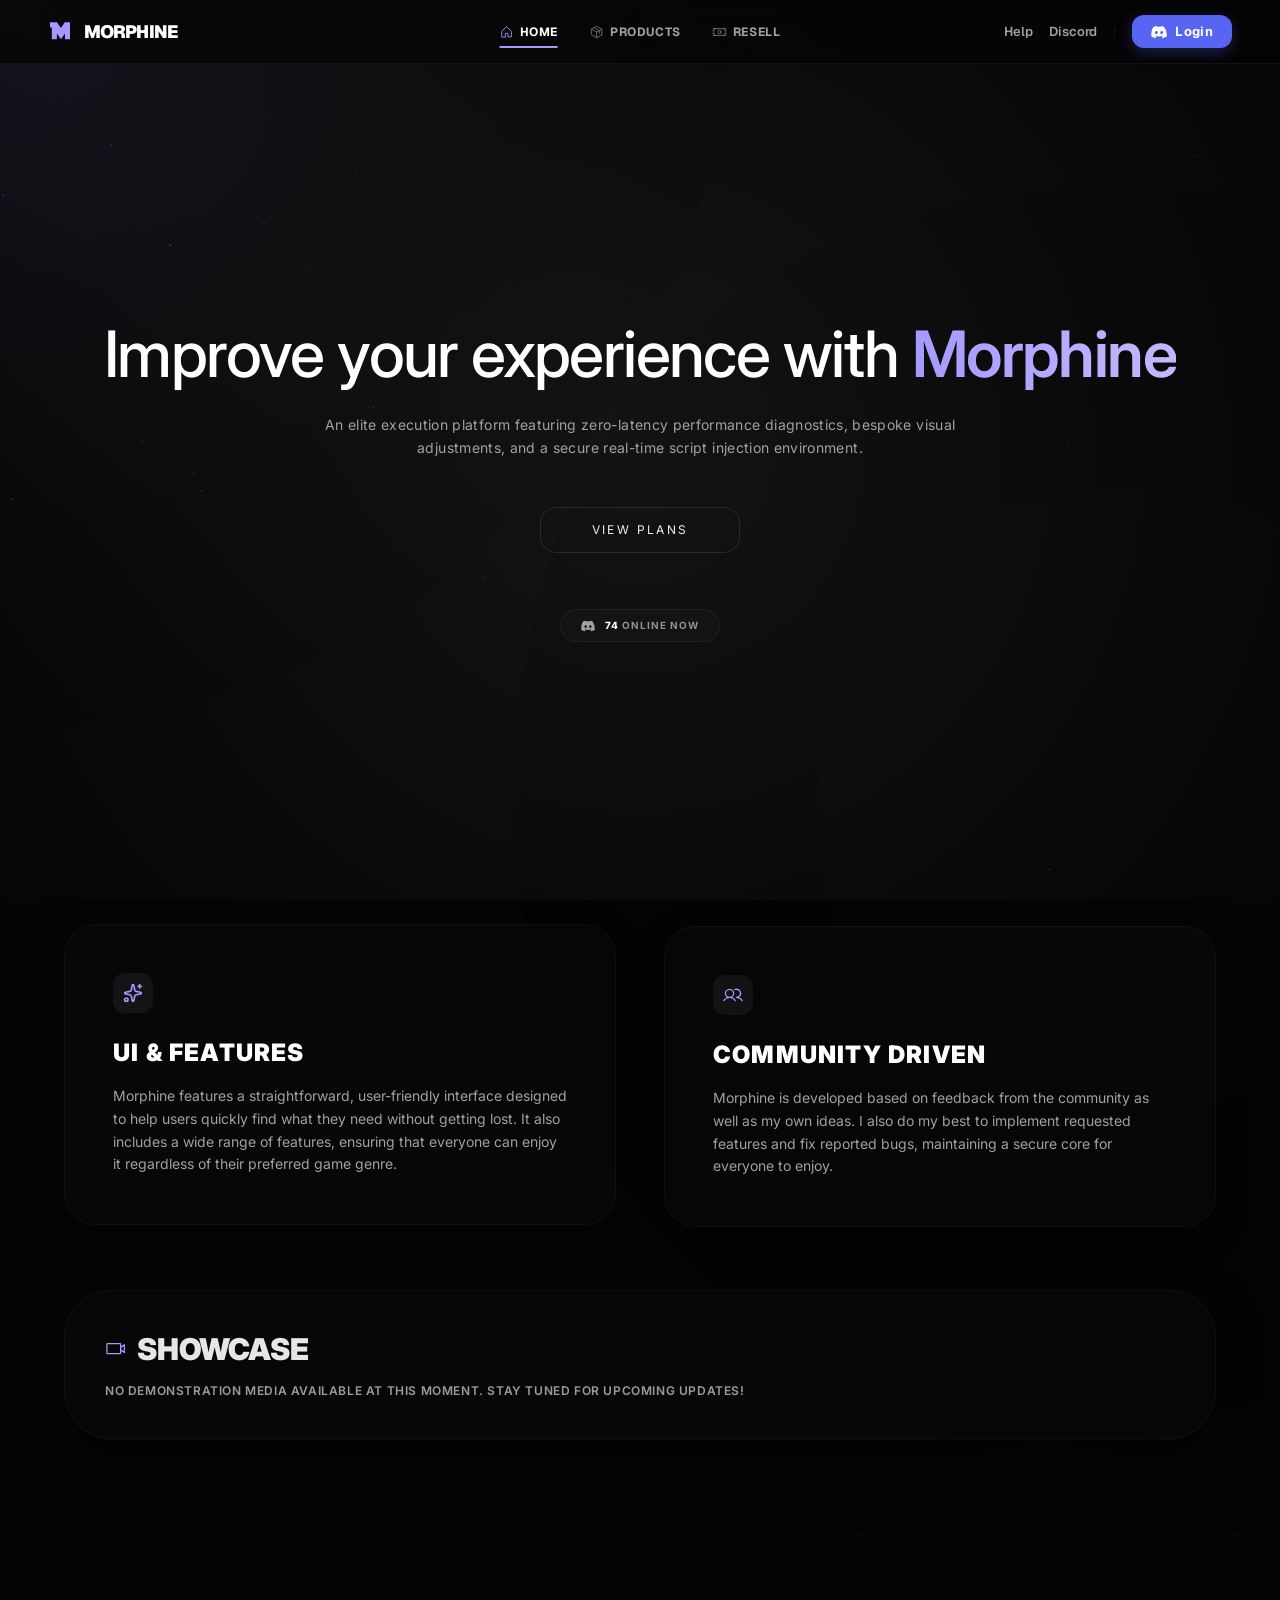
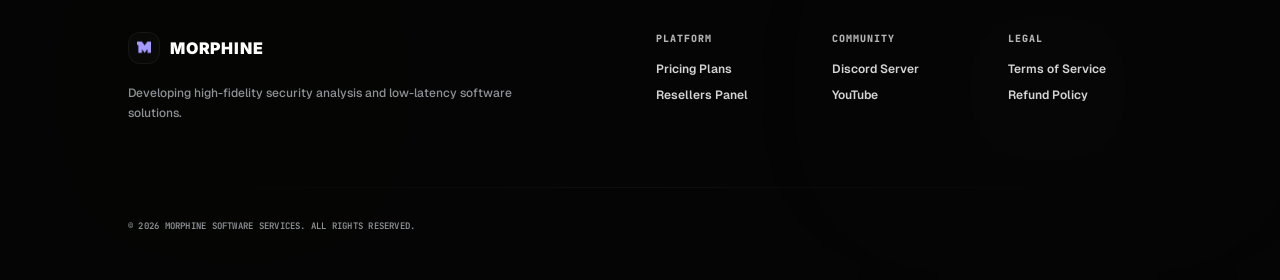
==== commit a4a22ded: "Add files via upload" ====
--- a/index.html
+++ b/index.html
@@ -14,8 +14,8 @@
     <meta name="viewport" content="width=device-width, initial-scale=1.0" />
     <title>Morphine</title>
     <link rel="icon" type="image/png" href="/logo.png">
-    <script type="module" crossorigin src="/assets/index-BfuJ2dtj.js"></script>
-    <link rel="stylesheet" crossorigin href="/assets/index-Eracjw9X.css">
+    <script type="module" crossorigin src="/assets/index-CKZ-Ptj-.js"></script>
+    <link rel="stylesheet" crossorigin href="/assets/index-BzJ_DW5D.css">
   </head>
   <body>
     <div id="root"></div>
--- a/assets/index-BzJ_DW5D.css
+++ b/assets/index-BzJ_DW5D.css
@@ -0,0 +1 @@
+@import"https://fonts.googleapis.com/css2?family=Geist:wght@100..900&family=Inter:wght@300;400;500;600;700;800;900&family=JetBrains+Mono:wght@400;700&display=swap";/*! tailwindcss v4.3.0 | MIT License | https://tailwindcss.com */@layer properties{@supports (((-webkit-hyphens:none)) and (not (margin-trim:inline))) or ((-moz-orient:inline) and (not (color:rgb(from red r g b)))){*,:before,:after,::backdrop{--tw-translate-x:0;--tw-translate-y:0;--tw-translate-z:0;--tw-scale-x:1;--tw-scale-y:1;--tw-scale-z:1;--tw-rotate-x:initial;--tw-rotate-y:initial;--tw-rotate-z:initial;--tw-skew-x:initial;--tw-skew-y:initial;--tw-space-y-reverse:0;--tw-divide-y-reverse:0;--tw-border-style:solid;--tw-gradient-position:initial;--tw-gradient-from:#0000;--tw-gradient-via:#0000;--tw-gradient-to:#0000;--tw-gradient-stops:initial;--tw-gradient-via-stops:initial;--tw-gradient-from-position:0%;--tw-gradient-via-position:50%;--tw-gradient-to-position:100%;--tw-leading:initial;--tw-font-weight:initial;--tw-tracking:initial;--tw-shadow:0 0 #0000;--tw-shadow-color:initial;--tw-shadow-alpha:100%;--tw-inset-shadow:0 0 #0000;--tw-inset-shadow-color:initial;--tw-inset-shadow-alpha:100%;--tw-ring-color:initial;--tw-ring-shadow:0 0 #0000;--tw-inset-ring-color:initial;--tw-inset-ring-shadow:0 0 #0000;--tw-ring-inset:initial;--tw-ring-offset-width:0px;--tw-ring-offset-color:#fff;--tw-ring-offset-shadow:0 0 #0000;--tw-blur:initial;--tw-brightness:initial;--tw-contrast:initial;--tw-grayscale:initial;--tw-hue-rotate:initial;--tw-invert:initial;--tw-opacity:initial;--tw-saturate:initial;--tw-sepia:initial;--tw-drop-shadow:initial;--tw-drop-shadow-color:initial;--tw-drop-shadow-alpha:100%;--tw-drop-shadow-size:initial;--tw-backdrop-blur:initial;--tw-backdrop-brightness:initial;--tw-backdrop-contrast:initial;--tw-backdrop-grayscale:initial;--tw-backdrop-hue-rotate:initial;--tw-backdrop-invert:initial;--tw-backdrop-opacity:initial;--tw-backdrop-saturate:initial;--tw-backdrop-sepia:initial;--tw-duration:initial;--tw-ease:initial}}}@layer theme{:root,:host{--font-sans:"Inter", ui-sans-serif, system-ui, sans-serif;--font-mono:"JetBrains Mono", ui-monospace, SFMono-Regular, monospace;--color-red-400:oklch(70.4% .191 22.216);--color-red-500:oklch(63.7% .237 25.331);--color-amber-200:oklch(92.4% .12 95.746);--color-amber-300:oklch(87.9% .169 91.605);--color-amber-400:oklch(82.8% .189 84.429);--color-amber-500:oklch(76.9% .188 70.08);--color-emerald-300:oklch(84.5% .143 164.978);--color-emerald-400:oklch(76.5% .177 163.223);--color-emerald-500:oklch(69.6% .17 162.48);--color-purple-600:oklch(55.8% .288 302.321);--color-rose-200:oklch(89.2% .058 10.001);--color-rose-400:oklch(71.2% .194 13.428);--color-rose-500:oklch(64.5% .246 16.439);--color-rose-950:oklch(27.1% .105 12.094);--color-gray-700:oklch(37.3% .034 259.733);--color-gray-800:oklch(27.8% .033 256.848);--color-neutral-200:oklch(92.2% 0 0);--color-neutral-300:oklch(87% 0 0);--color-neutral-400:oklch(70.8% 0 0);--color-neutral-500:oklch(55.6% 0 0);--color-neutral-600:oklch(43.9% 0 0);--color-neutral-700:oklch(37.1% 0 0);--color-neutral-800:oklch(26.9% 0 0);--color-black:#000;--color-white:#fff;--spacing:.25rem;--container-sm:24rem;--container-md:28rem;--container-lg:32rem;--container-2xl:42rem;--container-3xl:48rem;--container-4xl:56rem;--container-5xl:64rem;--container-6xl:72rem;--text-xs:.75rem;--text-xs--line-height:calc(1 / .75);--text-sm:.875rem;--text-sm--line-height:calc(1.25 / .875);--text-base:1rem;--text-base--line-height: 1.5 ;--text-lg:1.125rem;--text-lg--line-height:calc(1.75 / 1.125);--text-xl:1.25rem;--text-xl--line-height:calc(1.75 / 1.25);--text-2xl:1.5rem;--text-2xl--line-height:calc(2 / 1.5);--text-3xl:1.875rem;--text-3xl--line-height: 1.2 ;--text-4xl:2.25rem;--text-4xl--line-height:calc(2.5 / 2.25);--text-5xl:3rem;--text-5xl--line-height:1;--text-6xl:3.75rem;--text-6xl--line-height:1;--font-weight-normal:400;--font-weight-medium:500;--font-weight-semibold:600;--font-weight-bold:700;--font-weight-extrabold:800;--font-weight-black:900;--tracking-tighter:-.05em;--tracking-tight:-.025em;--tracking-normal:0em;--tracking-wide:.025em;--tracking-wider:.05em;--tracking-widest:.1em;--leading-tight:1.25;--leading-relaxed:1.625;--radius-md:.375rem;--radius-lg:.5rem;--radius-xl:.75rem;--radius-2xl:1rem;--radius-3xl:1.5rem;--ease-out:cubic-bezier(0, 0, .2, 1);--animate-spin:spin 1s linear infinite;--animate-ping:ping 1s cubic-bezier(0, 0, .2, 1) infinite;--animate-pulse:pulse 2s cubic-bezier(.4, 0, .6, 1) infinite;--blur-sm:8px;--blur-md:12px;--blur-xl:24px;--blur-2xl:40px;--default-transition-duration:.15s;--default-transition-timing-function:cubic-bezier(.4, 0, .2, 1);--default-font-family:var(--font-sans);--default-mono-font-family:var(--font-mono);--font-geist:"Geist", "Inter", ui-sans-serif, system-ui, sans-serif}}@layer base{*,:after,:before,::backdrop{box-sizing:border-box;border:0 solid;margin:0;padding:0}::file-selector-button{box-sizing:border-box;border:0 solid;margin:0;padding:0}html,:host{-webkit-text-size-adjust:100%;-moz-tab-size:4;tab-size:4;line-height:1.5;font-family:var(--default-font-family,ui-sans-serif, system-ui, sans-serif, "Apple Color Emoji", "Segoe UI Emoji", "Segoe UI Symbol", "Noto Color Emoji");font-feature-settings:var(--default-font-feature-settings,normal);font-variation-settings:var(--default-font-variation-settings,normal);-webkit-tap-highlight-color:transparent}hr{height:0;color:inherit;border-top-width:1px}abbr:where([title]){-webkit-text-decoration:underline dotted;text-decoration:underline dotted}h1,h2,h3,h4,h5,h6{font-size:inherit;font-weight:inherit}a{color:inherit;-webkit-text-decoration:inherit;text-decoration:inherit}b,strong{font-weight:bolder}code,kbd,samp,pre{font-family:var(--default-mono-font-family,ui-monospace, SFMono-Regular, Menlo, Monaco, Consolas, "Liberation Mono", "Courier New", monospace);font-feature-settings:var(--default-mono-font-feature-settings,normal);font-variation-settings:var(--default-mono-font-variation-settings,normal);font-size:1em}small{font-size:80%}sub,sup{vertical-align:baseline;font-size:75%;line-height:0;position:relative}sub{bottom:-.25em}sup{top:-.5em}table{text-indent:0;border-color:inherit;border-collapse:collapse}:-moz-focusring{outline:auto}progress{vertical-align:baseline}summary{display:list-item}ol,ul,menu{list-style:none}img,svg,video,canvas,audio,iframe,embed,object{vertical-align:middle;display:block}img,video{max-width:100%;height:auto}button,input,select,optgroup,textarea{font:inherit;font-feature-settings:inherit;font-variation-settings:inherit;letter-spacing:inherit;color:inherit;opacity:1;background-color:#0000;border-radius:0}::file-selector-button{font:inherit;font-feature-settings:inherit;font-variation-settings:inherit;letter-spacing:inherit;color:inherit;opacity:1;background-color:#0000;border-radius:0}:where(select:is([multiple],[size])) optgroup{font-weight:bolder}:where(select:is([multiple],[size])) optgroup option{padding-inline-start:20px}::file-selector-button{margin-inline-end:4px}::placeholder{opacity:1}@supports (not ((-webkit-appearance:-apple-pay-button))) or (contain-intrinsic-size:1px){::placeholder{color:currentColor}@supports (color:color-mix(in lab,red,red)){::placeholder{color:color-mix(in oklab,currentcolor 50%,transparent)}}}textarea{resize:vertical}::-webkit-search-decoration{-webkit-appearance:none}::-webkit-date-and-time-value{min-height:1lh;text-align:inherit}::-webkit-datetime-edit{display:inline-flex}::-webkit-datetime-edit-fields-wrapper{padding:0}::-webkit-datetime-edit{padding-block:0}::-webkit-datetime-edit-year-field{padding-block:0}::-webkit-datetime-edit-month-field{padding-block:0}::-webkit-datetime-edit-day-field{padding-block:0}::-webkit-datetime-edit-hour-field{padding-block:0}::-webkit-datetime-edit-minute-field{padding-block:0}::-webkit-datetime-edit-second-field{padding-block:0}::-webkit-datetime-edit-millisecond-field{padding-block:0}::-webkit-datetime-edit-meridiem-field{padding-block:0}::-webkit-calendar-picker-indicator{line-height:1}:-moz-ui-invalid{box-shadow:none}button,input:where([type=button],[type=reset],[type=submit]){-webkit-appearance:button;-moz-appearance:button;appearance:button}::file-selector-button{-webkit-appearance:button;-moz-appearance:button;appearance:button}::-webkit-inner-spin-button{height:auto}::-webkit-outer-spin-button{height:auto}[hidden]:where(:not([hidden=until-found])){display:none!important}}@layer components;@layer utilities{.pointer-events-auto{pointer-events:auto}.pointer-events-none{pointer-events:none}.invisible{visibility:hidden}.absolute{position:absolute}.fixed{position:fixed}.relative{position:relative}.inset-0{inset:calc(var(--spacing) * 0)}.inset-x-0{inset-inline:calc(var(--spacing) * 0)}.inset-y-0{inset-block:calc(var(--spacing) * 0)}.-top-10{top:calc(var(--spacing) * -10)}.-top-12{top:calc(var(--spacing) * -12)}.-top-px{top:-1px}.top-0{top:calc(var(--spacing) * 0)}.top-4{top:calc(var(--spacing) * 4)}.top-14{top:calc(var(--spacing) * 14)}.top-full{top:100%}.-right-12{right:calc(var(--spacing) * -12)}.right-0{right:calc(var(--spacing) * 0)}.right-1\/4{right:25%}.right-4{right:calc(var(--spacing) * 4)}.right-6{right:calc(var(--spacing) * 6)}.right-10{right:calc(var(--spacing) * 10)}.bottom-0{bottom:calc(var(--spacing) * 0)}.bottom-3{bottom:calc(var(--spacing) * 3)}.bottom-6{bottom:calc(var(--spacing) * 6)}.bottom-12{bottom:calc(var(--spacing) * 12)}.left-0{left:calc(var(--spacing) * 0)}.left-1\/2{left:50%}.left-1\/4{left:25%}.left-3{left:calc(var(--spacing) * 3)}.left-4{left:calc(var(--spacing) * 4)}.left-10{left:calc(var(--spacing) * 10)}.left-\[19px\]{left:19px}.z-0{z-index:0}.z-10{z-index:10}.z-20{z-index:20}.z-30{z-index:30}.z-40{z-index:40}.z-50{z-index:50}.z-\[60\]{z-index:60}.z-\[190\]{z-index:190}.z-\[200\]{z-index:200}.z-\[210\]{z-index:210}.z-\[9990\]{z-index:9990}.z-\[10000\]{z-index:10000}.container{width:100%}@media(min-width:40rem){.container{max-width:40rem}}@media(min-width:48rem){.container{max-width:48rem}}@media(min-width:64rem){.container{max-width:64rem}}@media(min-width:80rem){.container{max-width:80rem}}@media(min-width:96rem){.container{max-width:96rem}}.mx-auto{margin-inline:auto}.\!my-4\.5{margin-block:calc(var(--spacing) * 4.5)!important}.my-1{margin-block:calc(var(--spacing) * 1)}.my-3{margin-block:calc(var(--spacing) * 3)}.-mt-4{margin-top:calc(var(--spacing) * -4)}.mt-0\.5{margin-top:calc(var(--spacing) * .5)}.mt-1{margin-top:calc(var(--spacing) * 1)}.mt-1\.5{margin-top:calc(var(--spacing) * 1.5)}.mt-2{margin-top:calc(var(--spacing) * 2)}.mt-2\.5{margin-top:calc(var(--spacing) * 2.5)}.mt-3{margin-top:calc(var(--spacing) * 3)}.mt-4{margin-top:calc(var(--spacing) * 4)}.mt-8{margin-top:calc(var(--spacing) * 8)}.mt-12{margin-top:calc(var(--spacing) * 12)}.mt-14{margin-top:calc(var(--spacing) * 14)}.mt-auto{margin-top:auto}.mr-1{margin-right:calc(var(--spacing) * 1)}.mb-0\.5{margin-bottom:calc(var(--spacing) * .5)}.mb-1{margin-bottom:calc(var(--spacing) * 1)}.mb-2{margin-bottom:calc(var(--spacing) * 2)}.mb-3{margin-bottom:calc(var(--spacing) * 3)}.mb-4{margin-bottom:calc(var(--spacing) * 4)}.mb-5{margin-bottom:calc(var(--spacing) * 5)}.mb-6{margin-bottom:calc(var(--spacing) * 6)}.mb-8{margin-bottom:calc(var(--spacing) * 8)}.mb-10{margin-bottom:calc(var(--spacing) * 10)}.mb-12{margin-bottom:calc(var(--spacing) * 12)}.mb-16{margin-bottom:calc(var(--spacing) * 16)}.ml-0\.5{margin-left:calc(var(--spacing) * .5)}.ml-1{margin-left:calc(var(--spacing) * 1)}.ml-2{margin-left:calc(var(--spacing) * 2)}.ml-3{margin-left:calc(var(--spacing) * 3)}.ml-4{margin-left:calc(var(--spacing) * 4)}.block{display:block}.contents{display:contents}.flex{display:flex}.grid{display:grid}.hidden{display:none}.inline{display:inline}.inline-flex{display:inline-flex}.table{display:table}.aspect-\[16\/10\]{aspect-ratio:16/10}.size-5{width:calc(var(--spacing) * 5);height:calc(var(--spacing) * 5)}.h-0\.5{height:calc(var(--spacing) * .5)}.h-1{height:calc(var(--spacing) * 1)}.h-1\.5{height:calc(var(--spacing) * 1.5)}.h-2\.5{height:calc(var(--spacing) * 2.5)}.h-3{height:calc(var(--spacing) * 3)}.h-3\.5{height:calc(var(--spacing) * 3.5)}.h-4{height:calc(var(--spacing) * 4)}.h-4\.5{height:calc(var(--spacing) * 4.5)}.h-5{height:calc(var(--spacing) * 5)}.h-5\.5{height:calc(var(--spacing) * 5.5)}.h-6{height:calc(var(--spacing) * 6)}.h-8{height:calc(var(--spacing) * 8)}.h-9{height:calc(var(--spacing) * 9)}.h-10{height:calc(var(--spacing) * 10)}.h-12{height:calc(var(--spacing) * 12)}.h-14{height:calc(var(--spacing) * 14)}.h-16{height:calc(var(--spacing) * 16)}.h-24{height:calc(var(--spacing) * 24)}.h-32{height:calc(var(--spacing) * 32)}.h-40{height:calc(var(--spacing) * 40)}.h-48{height:calc(var(--spacing) * 48)}.h-96{height:calc(var(--spacing) * 96)}.h-\[1px\]{height:1px}.h-\[35rem\]{height:35rem}.h-\[46rem\]{height:46rem}.h-\[100px\]{height:100px}.h-full{height:100%}.h-px{height:1px}.max-h-\[80vh\]{max-height:80vh}.max-h-\[90vh\]{max-height:90vh}.min-h-\[50vh\]{min-height:50vh}.min-h-\[82vh\]{min-height:82vh}.min-h-\[85vh\]{min-height:85vh}.min-h-\[90vh\]{min-height:90vh}.min-h-\[92vh\]{min-height:92vh}.min-h-screen{min-height:100vh}.w-1{width:calc(var(--spacing) * 1)}.w-1\.5{width:calc(var(--spacing) * 1.5)}.w-2\.5{width:calc(var(--spacing) * 2.5)}.w-3{width:calc(var(--spacing) * 3)}.w-3\.5{width:calc(var(--spacing) * 3.5)}.w-4{width:calc(var(--spacing) * 4)}.w-4\.5{width:calc(var(--spacing) * 4.5)}.w-5{width:calc(var(--spacing) * 5)}.w-5\.5{width:calc(var(--spacing) * 5.5)}.w-6{width:calc(var(--spacing) * 6)}.w-8{width:calc(var(--spacing) * 8)}.w-9{width:calc(var(--spacing) * 9)}.w-10{width:calc(var(--spacing) * 10)}.w-12{width:calc(var(--spacing) * 12)}.w-16{width:calc(var(--spacing) * 16)}.w-24{width:calc(var(--spacing) * 24)}.w-32{width:calc(var(--spacing) * 32)}.w-40{width:calc(var(--spacing) * 40)}.w-48{width:calc(var(--spacing) * 48)}.w-96{width:calc(var(--spacing) * 96)}.w-\[35rem\]{width:35rem}.w-full{width:100%}.max-w-2xl{max-width:var(--container-2xl)}.max-w-3xl{max-width:var(--container-3xl)}.max-w-4xl{max-width:var(--container-4xl)}.max-w-5xl{max-width:var(--container-5xl)}.max-w-6xl{max-width:var(--container-6xl)}.max-w-\[98vw\]{max-width:98vw}.max-w-\[260px\]{max-width:260px}.max-w-\[360px\]{max-width:360px}.max-w-\[600px\]{max-width:600px}.max-w-\[620px\]{max-width:620px}.max-w-\[640px\]{max-width:640px}.max-w-\[1050px\]{max-width:1050px}.max-w-\[1240px\]{max-width:1240px}.max-w-\[1600px\]{max-width:1600px}.max-w-lg{max-width:var(--container-lg)}.max-w-md{max-width:var(--container-md)}.max-w-sm{max-width:var(--container-sm)}.min-w-0{min-width:calc(var(--spacing) * 0)}.min-w-\[64px\]{min-width:64px}.min-w-\[200px\]{min-width:200px}.min-w-\[240px\]{min-width:240px}.flex-1{flex:1}.shrink-0{flex-shrink:0}.flex-grow{flex-grow:1}.origin-center{transform-origin:50%}.-translate-x-1\/2{--tw-translate-x: -50% ;translate:var(--tw-translate-x) var(--tw-translate-y)}.-translate-x-12{--tw-translate-x:calc(var(--spacing) * -12);translate:var(--tw-translate-x) var(--tw-translate-y)}.-translate-y-8{--tw-translate-y:calc(var(--spacing) * -8);translate:var(--tw-translate-x) var(--tw-translate-y)}.scale-95{--tw-scale-x:95%;--tw-scale-y:95%;--tw-scale-z:95%;scale:var(--tw-scale-x) var(--tw-scale-y)}.scale-x-0{--tw-scale-x:0%;scale:var(--tw-scale-x) var(--tw-scale-y)}.scale-x-100{--tw-scale-x:100%;scale:var(--tw-scale-x) var(--tw-scale-y)}.rotate-180{rotate:180deg}.transform{transform:var(--tw-rotate-x,) var(--tw-rotate-y,) var(--tw-rotate-z,) var(--tw-skew-x,) var(--tw-skew-y,)}.animate-ping{animation:var(--animate-ping)}.animate-pulse{animation:var(--animate-pulse)}.animate-spin{animation:var(--animate-spin)}.cursor-default{cursor:default}.cursor-pointer{cursor:pointer}.resize-none{resize:none}.list-disc{list-style-type:disc}.grid-cols-1{grid-template-columns:repeat(1,minmax(0,1fr))}.flex-col{flex-direction:column}.flex-wrap{flex-wrap:wrap}.items-baseline{align-items:baseline}.items-center{align-items:center}.items-start{align-items:flex-start}.justify-between{justify-content:space-between}.justify-center{justify-content:center}.justify-end{justify-content:flex-end}.gap-0\.5{gap:calc(var(--spacing) * .5)}.gap-1{gap:calc(var(--spacing) * 1)}.gap-1\.5{gap:calc(var(--spacing) * 1.5)}.gap-2{gap:calc(var(--spacing) * 2)}.gap-2\.5{gap:calc(var(--spacing) * 2.5)}.gap-3{gap:calc(var(--spacing) * 3)}.gap-3\.5{gap:calc(var(--spacing) * 3.5)}.gap-4{gap:calc(var(--spacing) * 4)}.gap-5{gap:calc(var(--spacing) * 5)}.gap-6{gap:calc(var(--spacing) * 6)}.gap-8{gap:calc(var(--spacing) * 8)}.gap-10{gap:calc(var(--spacing) * 10)}:where(.space-y-1>:not(:last-child)){--tw-space-y-reverse:0;margin-block-start:calc(calc(var(--spacing) * 1) * var(--tw-space-y-reverse));margin-block-end:calc(calc(var(--spacing) * 1) * calc(1 - var(--tw-space-y-reverse)))}:where(.space-y-1\.5>:not(:last-child)){--tw-space-y-reverse:0;margin-block-start:calc(calc(var(--spacing) * 1.5) * var(--tw-space-y-reverse));margin-block-end:calc(calc(var(--spacing) * 1.5) * calc(1 - var(--tw-space-y-reverse)))}:where(.space-y-2>:not(:last-child)){--tw-space-y-reverse:0;margin-block-start:calc(calc(var(--spacing) * 2) * var(--tw-space-y-reverse));margin-block-end:calc(calc(var(--spacing) * 2) * calc(1 - var(--tw-space-y-reverse)))}:where(.space-y-2\.5>:not(:last-child)){--tw-space-y-reverse:0;margin-block-start:calc(calc(var(--spacing) * 2.5) * var(--tw-space-y-reverse));margin-block-end:calc(calc(var(--spacing) * 2.5) * calc(1 - var(--tw-space-y-reverse)))}:where(.space-y-3>:not(:last-child)){--tw-space-y-reverse:0;margin-block-start:calc(calc(var(--spacing) * 3) * var(--tw-space-y-reverse));margin-block-end:calc(calc(var(--spacing) * 3) * calc(1 - var(--tw-space-y-reverse)))}:where(.space-y-4>:not(:last-child)){--tw-space-y-reverse:0;margin-block-start:calc(calc(var(--spacing) * 4) * var(--tw-space-y-reverse));margin-block-end:calc(calc(var(--spacing) * 4) * calc(1 - var(--tw-space-y-reverse)))}:where(.space-y-5>:not(:last-child)){--tw-space-y-reverse:0;margin-block-start:calc(calc(var(--spacing) * 5) * var(--tw-space-y-reverse));margin-block-end:calc(calc(var(--spacing) * 5) * calc(1 - var(--tw-space-y-reverse)))}:where(.space-y-6>:not(:last-child)){--tw-space-y-reverse:0;margin-block-start:calc(calc(var(--spacing) * 6) * var(--tw-space-y-reverse));margin-block-end:calc(calc(var(--spacing) * 6) * calc(1 - var(--tw-space-y-reverse)))}:where(.space-y-16>:not(:last-child)){--tw-space-y-reverse:0;margin-block-start:calc(calc(var(--spacing) * 16) * var(--tw-space-y-reverse));margin-block-end:calc(calc(var(--spacing) * 16) * calc(1 - var(--tw-space-y-reverse)))}:where(.divide-y>:not(:last-child)){--tw-divide-y-reverse:0;border-bottom-style:var(--tw-border-style);border-top-style:var(--tw-border-style);border-top-width:calc(1px * var(--tw-divide-y-reverse));border-bottom-width:calc(1px * calc(1 - var(--tw-divide-y-reverse)))}:where(.divide-white\/\[0\.04\]>:not(:last-child)){border-color:#ffffff0a}@supports (color:color-mix(in lab,red,red)){:where(.divide-white\/\[0\.04\]>:not(:last-child)){border-color:color-mix(in oklab,var(--color-white) 4%,transparent)}}.self-center{align-self:center}.truncate{text-overflow:ellipsis;white-space:nowrap;overflow:hidden}.overflow-hidden{overflow:hidden}.overflow-x-hidden{overflow-x:hidden}.overflow-y-auto{overflow-y:auto}.rounded{border-radius:.25rem}.rounded-2xl{border-radius:var(--radius-2xl)}.rounded-3xl{border-radius:var(--radius-3xl)}.rounded-\[1rem\]{border-radius:1rem}.rounded-\[2rem\]{border-radius:2rem}.rounded-\[3rem\]{border-radius:3rem}.rounded-\[12px\]{border-radius:12px}.rounded-\[32px\]{border-radius:32px}.rounded-full{border-radius:3.40282e38px}.rounded-lg{border-radius:var(--radius-lg)}.rounded-md{border-radius:var(--radius-md)}.rounded-xl{border-radius:var(--radius-xl)}.rounded-t-\[2rem\]{border-top-left-radius:2rem;border-top-right-radius:2rem}.border{border-style:var(--tw-border-style);border-width:1px}.border-0{border-style:var(--tw-border-style);border-width:0}.border-2{border-style:var(--tw-border-style);border-width:2px}.border-t{border-top-style:var(--tw-border-style);border-top-width:1px}.border-b{border-bottom-style:var(--tw-border-style);border-bottom-width:1px}.border-\[\#0cffb3\]\/30{border-color:#0cffb34d}.border-\[\#5865F2\]\/15{border-color:#5865f226}.border-\[\#5865F2\]\/20{border-color:#5865f233}.border-\[\#5865F2\]\/30{border-color:#5865f24d}.border-\[\#a59aff\]{border-color:#a59aff}.border-\[\#a59aff\]\/10{border-color:#a59aff1a}.border-\[\#a59aff\]\/15{border-color:#a59aff26}.border-\[\#a59aff\]\/20{border-color:#a59aff33}.border-\[\#a59aff\]\/30{border-color:#a59aff4d}.border-\[\#a59aff\]\/40{border-color:#a59aff66}.border-amber-500\/10{border-color:#f99c001a}@supports (color:color-mix(in lab,red,red)){.border-amber-500\/10{border-color:color-mix(in oklab,var(--color-amber-500) 10%,transparent)}}.border-amber-500\/15{border-color:#f99c0026}@supports (color:color-mix(in lab,red,red)){.border-amber-500\/15{border-color:color-mix(in oklab,var(--color-amber-500) 15%,transparent)}}.border-amber-500\/20{border-color:#f99c0033}@supports (color:color-mix(in lab,red,red)){.border-amber-500\/20{border-color:color-mix(in oklab,var(--color-amber-500) 20%,transparent)}}.border-black\/20{border-color:#0003}@supports (color:color-mix(in lab,red,red)){.border-black\/20{border-color:color-mix(in oklab,var(--color-black) 20%,transparent)}}.border-emerald-500\/10{border-color:#00bb7f1a}@supports (color:color-mix(in lab,red,red)){.border-emerald-500\/10{border-color:color-mix(in oklab,var(--color-emerald-500) 10%,transparent)}}.border-emerald-500\/15{border-color:#00bb7f26}@supports (color:color-mix(in lab,red,red)){.border-emerald-500\/15{border-color:color-mix(in oklab,var(--color-emerald-500) 15%,transparent)}}.border-emerald-500\/20{border-color:#00bb7f33}@supports (color:color-mix(in lab,red,red)){.border-emerald-500\/20{border-color:color-mix(in oklab,var(--color-emerald-500) 20%,transparent)}}.border-neutral-700{border-color:var(--color-neutral-700)}.border-neutral-800{border-color:var(--color-neutral-800)}.border-red-400\/20{border-color:#ff656833}@supports (color:color-mix(in lab,red,red)){.border-red-400\/20{border-color:color-mix(in oklab,var(--color-red-400) 20%,transparent)}}.border-red-500\/10{border-color:#fb2c361a}@supports (color:color-mix(in lab,red,red)){.border-red-500\/10{border-color:color-mix(in oklab,var(--color-red-500) 10%,transparent)}}.border-red-500\/15{border-color:#fb2c3626}@supports (color:color-mix(in lab,red,red)){.border-red-500\/15{border-color:color-mix(in oklab,var(--color-red-500) 15%,transparent)}}.border-red-500\/20{border-color:#fb2c3633}@supports (color:color-mix(in lab,red,red)){.border-red-500\/20{border-color:color-mix(in oklab,var(--color-red-500) 20%,transparent)}}.border-rose-500\/20{border-color:#ff235733}@supports (color:color-mix(in lab,red,red)){.border-rose-500\/20{border-color:color-mix(in oklab,var(--color-rose-500) 20%,transparent)}}.border-white\/5{border-color:#ffffff0d}@supports (color:color-mix(in lab,red,red)){.border-white\/5{border-color:color-mix(in oklab,var(--color-white) 5%,transparent)}}.border-white\/10{border-color:#ffffff1a}@supports (color:color-mix(in lab,red,red)){.border-white\/10{border-color:color-mix(in oklab,var(--color-white) 10%,transparent)}}.border-white\/\[0\.02\]{border-color:#ffffff05}@supports (color:color-mix(in lab,red,red)){.border-white\/\[0\.02\]{border-color:color-mix(in oklab,var(--color-white) 2%,transparent)}}.border-white\/\[0\.03\]{border-color:#ffffff08}@supports (color:color-mix(in lab,red,red)){.border-white\/\[0\.03\]{border-color:color-mix(in oklab,var(--color-white) 3%,transparent)}}.border-white\/\[0\.04\]{border-color:#ffffff0a}@supports (color:color-mix(in lab,red,red)){.border-white\/\[0\.04\]{border-color:color-mix(in oklab,var(--color-white) 4%,transparent)}}.border-white\/\[0\.05\]{border-color:#ffffff0d}@supports (color:color-mix(in lab,red,red)){.border-white\/\[0\.05\]{border-color:color-mix(in oklab,var(--color-white) 5%,transparent)}}.border-white\/\[0\.06\]{border-color:#ffffff0f}@supports (color:color-mix(in lab,red,red)){.border-white\/\[0\.06\]{border-color:color-mix(in oklab,var(--color-white) 6%,transparent)}}.border-white\/\[0\.08\]{border-color:#ffffff14}@supports (color:color-mix(in lab,red,red)){.border-white\/\[0\.08\]{border-color:color-mix(in oklab,var(--color-white) 8%,transparent)}}.border-t-\[\#a59aff\]{border-top-color:#a59aff}.border-t-black{border-top-color:var(--color-black)}.border-t-red-400{border-top-color:var(--color-red-400)}.border-t-white{border-top-color:var(--color-white)}.bg-\[\#0a0a0a\]\/80{background-color:#0a0a0acc}.bg-\[\#0a0a0a\]\/95{background-color:#0a0a0af2}.bg-\[\#0a0a0c\]{background-color:#0a0a0c}.bg-\[\#0a0b0d\]{background-color:#0a0b0d}.bg-\[\#0c0d10\]{background-color:#0c0d10}.bg-\[\#0c0d10\]\/95{background-color:#0c0d10f2}.bg-\[\#0cffb3\]\/15{background-color:#0cffb326}.bg-\[\#1a1a1a\]{background-color:#1a1a1a}.bg-\[\#5865F2\]{background-color:#5865f2}.bg-\[\#5865F2\]\/5{background-color:#5865f20d}.bg-\[\#5865F2\]\/10{background-color:#5865f21a}.bg-\[\#5865f2\]{background-color:#5865f2}.bg-\[\#07080a\]{background-color:#07080a}.bg-\[\#08090b\]{background-color:#08090b}.bg-\[\#09090b\]{background-color:#09090b}.bg-\[\#12101e\]{background-color:#12101e}.bg-\[\#14151a\]{background-color:#14151a}.bg-\[\#050505\]{background-color:#050505}.bg-\[\#050505\]\/75{background-color:#050505bf}.bg-\[\#050505\]\/98{background-color:#050505fa}.bg-\[\#050507\]{background-color:#050507}.bg-\[\#070709\]{background-color:#070709}.bg-\[\#070709\]\/80{background-color:#070709cc}.bg-\[\#111215\]\/90{background-color:#111215e6}.bg-\[\#111216\]\/50{background-color:#11121680}.bg-\[\#111216\]\/90{background-color:#111216e6}.bg-\[\#141414\]{background-color:#141414}.bg-\[\#a59aff\]{background-color:#a59aff}.bg-\[\#a59aff\]\/5{background-color:#a59aff0d}.bg-\[\#a59aff\]\/10{background-color:#a59aff1a}.bg-\[\#a59aff\]\/\[0\.01\]{background-color:#a59aff03}.bg-\[\#a59aff\]\/\[0\.015\]{background-color:#a59aff04}.bg-amber-400{background-color:var(--color-amber-400)}.bg-amber-500\/5{background-color:#f99c000d}@supports (color:color-mix(in lab,red,red)){.bg-amber-500\/5{background-color:color-mix(in oklab,var(--color-amber-500) 5%,transparent)}}.bg-amber-500\/10{background-color:#f99c001a}@supports (color:color-mix(in lab,red,red)){.bg-amber-500\/10{background-color:color-mix(in oklab,var(--color-amber-500) 10%,transparent)}}.bg-amber-500\/\[0\.005\]{background-color:#f99c0001}@supports (color:color-mix(in lab,red,red)){.bg-amber-500\/\[0\.005\]{background-color:color-mix(in oklab,var(--color-amber-500) .5%,transparent)}}.bg-black{background-color:var(--color-black)}.bg-black\/20{background-color:#0003}@supports (color:color-mix(in lab,red,red)){.bg-black\/20{background-color:color-mix(in oklab,var(--color-black) 20%,transparent)}}.bg-black\/35{background-color:#00000059}@supports (color:color-mix(in lab,red,red)){.bg-black\/35{background-color:color-mix(in oklab,var(--color-black) 35%,transparent)}}.bg-black\/40{background-color:#0006}@supports (color:color-mix(in lab,red,red)){.bg-black\/40{background-color:color-mix(in oklab,var(--color-black) 40%,transparent)}}.bg-black\/45{background-color:#00000073}@supports (color:color-mix(in lab,red,red)){.bg-black\/45{background-color:color-mix(in oklab,var(--color-black) 45%,transparent)}}.bg-black\/75{background-color:#000000bf}@supports (color:color-mix(in lab,red,red)){.bg-black\/75{background-color:color-mix(in oklab,var(--color-black) 75%,transparent)}}.bg-black\/80{background-color:#000c}@supports (color:color-mix(in lab,red,red)){.bg-black\/80{background-color:color-mix(in oklab,var(--color-black) 80%,transparent)}}.bg-current{background-color:currentColor}.bg-emerald-400{background-color:var(--color-emerald-400)}.bg-emerald-500{background-color:var(--color-emerald-500)}.bg-emerald-500\/5{background-color:#00bb7f0d}@supports (color:color-mix(in lab,red,red)){.bg-emerald-500\/5{background-color:color-mix(in oklab,var(--color-emerald-500) 5%,transparent)}}.bg-emerald-500\/10{background-color:#00bb7f1a}@supports (color:color-mix(in lab,red,red)){.bg-emerald-500\/10{background-color:color-mix(in oklab,var(--color-emerald-500) 10%,transparent)}}.bg-emerald-500\/20{background-color:#00bb7f33}@supports (color:color-mix(in lab,red,red)){.bg-emerald-500\/20{background-color:color-mix(in oklab,var(--color-emerald-500) 20%,transparent)}}.bg-gray-800\/50{background-color:#1e293980}@supports (color:color-mix(in lab,red,red)){.bg-gray-800\/50{background-color:color-mix(in oklab,var(--color-gray-800) 50%,transparent)}}.bg-neutral-500\/5{background-color:#7373730d}@supports (color:color-mix(in lab,red,red)){.bg-neutral-500\/5{background-color:color-mix(in oklab,var(--color-neutral-500) 5%,transparent)}}.bg-neutral-800{background-color:var(--color-neutral-800)}.bg-purple-600{background-color:var(--color-purple-600)}.bg-red-400{background-color:var(--color-red-400)}.bg-red-500{background-color:var(--color-red-500)}.bg-red-500\/5{background-color:#fb2c360d}@supports (color:color-mix(in lab,red,red)){.bg-red-500\/5{background-color:color-mix(in oklab,var(--color-red-500) 5%,transparent)}}.bg-red-500\/10{background-color:#fb2c361a}@supports (color:color-mix(in lab,red,red)){.bg-red-500\/10{background-color:color-mix(in oklab,var(--color-red-500) 10%,transparent)}}.bg-red-500\/\[0\.02\]{background-color:#fb2c3605}@supports (color:color-mix(in lab,red,red)){.bg-red-500\/\[0\.02\]{background-color:color-mix(in oklab,var(--color-red-500) 2%,transparent)}}.bg-rose-950\/40{background-color:#4d021866}@supports (color:color-mix(in lab,red,red)){.bg-rose-950\/40{background-color:color-mix(in oklab,var(--color-rose-950) 40%,transparent)}}.bg-transparent{background-color:#0000}.bg-white{background-color:var(--color-white)}.bg-white\/5{background-color:#ffffff0d}@supports (color:color-mix(in lab,red,red)){.bg-white\/5{background-color:color-mix(in oklab,var(--color-white) 5%,transparent)}}.bg-white\/\[0\.01\]{background-color:#ffffff03}@supports (color:color-mix(in lab,red,red)){.bg-white\/\[0\.01\]{background-color:color-mix(in oklab,var(--color-white) 1%,transparent)}}.bg-white\/\[0\.02\]{background-color:#ffffff05}@supports (color:color-mix(in lab,red,red)){.bg-white\/\[0\.02\]{background-color:color-mix(in oklab,var(--color-white) 2%,transparent)}}.bg-white\/\[0\.03\]{background-color:#ffffff08}@supports (color:color-mix(in lab,red,red)){.bg-white\/\[0\.03\]{background-color:color-mix(in oklab,var(--color-white) 3%,transparent)}}.bg-white\/\[0\.04\]{background-color:#ffffff0a}@supports (color:color-mix(in lab,red,red)){.bg-white\/\[0\.04\]{background-color:color-mix(in oklab,var(--color-white) 4%,transparent)}}.bg-gradient-to-b{--tw-gradient-position:to bottom in oklab;background-image:linear-gradient(var(--tw-gradient-stops))}.bg-gradient-to-r{--tw-gradient-position:to right in oklab;background-image:linear-gradient(var(--tw-gradient-stops))}.bg-gradient-to-t{--tw-gradient-position:to top in oklab;background-image:linear-gradient(var(--tw-gradient-stops))}.bg-\[radial-gradient\(circle_at_center\,rgba\(165\,154\,255\,0\.12\)_0\%\,transparent_70\%\)\]{background-image:radial-gradient(circle,#a59aff1f,#0000 70%)}.from-\[\#0c0d10\]\/40{--tw-gradient-from:oklab(15.9322% .000112258 -.00655437/.4);--tw-gradient-stops:var(--tw-gradient-via-stops,var(--tw-gradient-position), var(--tw-gradient-from) var(--tw-gradient-from-position), var(--tw-gradient-to) var(--tw-gradient-to-position))}.from-\[\#a59aff\]{--tw-gradient-from:#a59aff;--tw-gradient-stops:var(--tw-gradient-via-stops,var(--tw-gradient-position), var(--tw-gradient-from) var(--tw-gradient-from-position), var(--tw-gradient-to) var(--tw-gradient-to-position))}.from-black\/80{--tw-gradient-from:#000c}@supports (color:color-mix(in lab,red,red)){.from-black\/80{--tw-gradient-from:color-mix(in oklab, var(--color-black) 80%, transparent)}}.from-black\/80{--tw-gradient-stops:var(--tw-gradient-via-stops,var(--tw-gradient-position), var(--tw-gradient-from) var(--tw-gradient-from-position), var(--tw-gradient-to) var(--tw-gradient-to-position))}.from-transparent{--tw-gradient-from:transparent;--tw-gradient-stops:var(--tw-gradient-via-stops,var(--tw-gradient-position), var(--tw-gradient-from) var(--tw-gradient-from-position), var(--tw-gradient-to) var(--tw-gradient-to-position))}.from-white{--tw-gradient-from:var(--color-white);--tw-gradient-stops:var(--tw-gradient-via-stops,var(--tw-gradient-position), var(--tw-gradient-from) var(--tw-gradient-from-position), var(--tw-gradient-to) var(--tw-gradient-to-position))}.via-\[\#a59aff\]\/20{--tw-gradient-via:oklab(73.6888% .0427676 -.137212/.2);--tw-gradient-via-stops:var(--tw-gradient-position), var(--tw-gradient-from) var(--tw-gradient-from-position), var(--tw-gradient-via) var(--tw-gradient-via-position), var(--tw-gradient-to) var(--tw-gradient-to-position);--tw-gradient-stops:var(--tw-gradient-via-stops)}.via-transparent{--tw-gradient-via:transparent;--tw-gradient-via-stops:var(--tw-gradient-position), var(--tw-gradient-from) var(--tw-gradient-from-position), var(--tw-gradient-via) var(--tw-gradient-via-position), var(--tw-gradient-to) var(--tw-gradient-to-position);--tw-gradient-stops:var(--tw-gradient-via-stops)}.via-white\/\[0\.04\]{--tw-gradient-via:#ffffff0a}@supports (color:color-mix(in lab,red,red)){.via-white\/\[0\.04\]{--tw-gradient-via:color-mix(in oklab, var(--color-white) 4%, transparent)}}.via-white\/\[0\.04\]{--tw-gradient-via-stops:var(--tw-gradient-position), var(--tw-gradient-from) var(--tw-gradient-from-position), var(--tw-gradient-via) var(--tw-gradient-via-position), var(--tw-gradient-to) var(--tw-gradient-to-position);--tw-gradient-stops:var(--tw-gradient-via-stops)}.via-white\/\[0\.05\]{--tw-gradient-via:#ffffff0d}@supports (color:color-mix(in lab,red,red)){.via-white\/\[0\.05\]{--tw-gradient-via:color-mix(in oklab, var(--color-white) 5%, transparent)}}.via-white\/\[0\.05\]{--tw-gradient-via-stops:var(--tw-gradient-position), var(--tw-gradient-from) var(--tw-gradient-from-position), var(--tw-gradient-via) var(--tw-gradient-via-position), var(--tw-gradient-to) var(--tw-gradient-to-position);--tw-gradient-stops:var(--tw-gradient-via-stops)}.to-\[\#0c0d10\]{--tw-gradient-to:#0c0d10;--tw-gradient-stops:var(--tw-gradient-via-stops,var(--tw-gradient-position), var(--tw-gradient-from) var(--tw-gradient-from-position), var(--tw-gradient-to) var(--tw-gradient-to-position))}.to-\[\#a59aff\]\/40{--tw-gradient-to:oklab(73.6888% .0427676 -.137212/.4);--tw-gradient-stops:var(--tw-gradient-via-stops,var(--tw-gradient-position), var(--tw-gradient-from) var(--tw-gradient-from-position), var(--tw-gradient-to) var(--tw-gradient-to-position))}.to-\[\#c3b8ff\]{--tw-gradient-to:#c3b8ff;--tw-gradient-stops:var(--tw-gradient-via-stops,var(--tw-gradient-position), var(--tw-gradient-from) var(--tw-gradient-from-position), var(--tw-gradient-to) var(--tw-gradient-to-position))}.to-neutral-300{--tw-gradient-to:var(--color-neutral-300);--tw-gradient-stops:var(--tw-gradient-via-stops,var(--tw-gradient-position), var(--tw-gradient-from) var(--tw-gradient-from-position), var(--tw-gradient-to) var(--tw-gradient-to-position))}.to-transparent{--tw-gradient-to:transparent;--tw-gradient-stops:var(--tw-gradient-via-stops,var(--tw-gradient-position), var(--tw-gradient-from) var(--tw-gradient-from-position), var(--tw-gradient-to) var(--tw-gradient-to-position))}.bg-clip-text{-webkit-background-clip:text;background-clip:text}.fill-current{fill:currentColor}.object-cover{object-fit:cover}.object-center{object-position:center}.p-1{padding:calc(var(--spacing) * 1)}.p-1\.5{padding:calc(var(--spacing) * 1.5)}.p-2{padding:calc(var(--spacing) * 2)}.p-3{padding:calc(var(--spacing) * 3)}.p-3\.5{padding:calc(var(--spacing) * 3.5)}.p-4{padding:calc(var(--spacing) * 4)}.p-5{padding:calc(var(--spacing) * 5)}.p-6{padding:calc(var(--spacing) * 6)}.p-8{padding:calc(var(--spacing) * 8)}.p-10{padding:calc(var(--spacing) * 10)}.px-1{padding-inline:calc(var(--spacing) * 1)}.px-1\.5{padding-inline:calc(var(--spacing) * 1.5)}.px-2{padding-inline:calc(var(--spacing) * 2)}.px-2\.5{padding-inline:calc(var(--spacing) * 2.5)}.px-3{padding-inline:calc(var(--spacing) * 3)}.px-3\.5{padding-inline:calc(var(--spacing) * 3.5)}.px-4{padding-inline:calc(var(--spacing) * 4)}.px-4\.5{padding-inline:calc(var(--spacing) * 4.5)}.px-5{padding-inline:calc(var(--spacing) * 5)}.px-6{padding-inline:calc(var(--spacing) * 6)}.px-8{padding-inline:calc(var(--spacing) * 8)}.px-12{padding-inline:calc(var(--spacing) * 12)}.py-0\.5{padding-block:calc(var(--spacing) * .5)}.py-1{padding-block:calc(var(--spacing) * 1)}.py-1\.5{padding-block:calc(var(--spacing) * 1.5)}.py-2{padding-block:calc(var(--spacing) * 2)}.py-2\.5{padding-block:calc(var(--spacing) * 2.5)}.py-3{padding-block:calc(var(--spacing) * 3)}.py-3\.5{padding-block:calc(var(--spacing) * 3.5)}.py-4{padding-block:calc(var(--spacing) * 4)}.py-4\.5{padding-block:calc(var(--spacing) * 4.5)}.py-5{padding-block:calc(var(--spacing) * 5)}.py-6{padding-block:calc(var(--spacing) * 6)}.py-8{padding-block:calc(var(--spacing) * 8)}.py-12{padding-block:calc(var(--spacing) * 12)}.py-24{padding-block:calc(var(--spacing) * 24)}.py-28{padding-block:calc(var(--spacing) * 28)}.pt-1{padding-top:calc(var(--spacing) * 1)}.pt-2{padding-top:calc(var(--spacing) * 2)}.pt-4{padding-top:calc(var(--spacing) * 4)}.pt-5{padding-top:calc(var(--spacing) * 5)}.pt-6{padding-top:calc(var(--spacing) * 6)}.pt-8{padding-top:calc(var(--spacing) * 8)}.pt-24{padding-top:calc(var(--spacing) * 24)}.pt-28{padding-top:calc(var(--spacing) * 28)}.pt-32{padding-top:calc(var(--spacing) * 32)}.pt-36{padding-top:calc(var(--spacing) * 36)}.pr-2{padding-right:calc(var(--spacing) * 2)}.pr-4{padding-right:calc(var(--spacing) * 4)}.pb-5{padding-bottom:calc(var(--spacing) * 5)}.pb-6{padding-bottom:calc(var(--spacing) * 6)}.pb-12{padding-bottom:calc(var(--spacing) * 12)}.pb-16{padding-bottom:calc(var(--spacing) * 16)}.pb-24{padding-bottom:calc(var(--spacing) * 24)}.pl-1{padding-left:calc(var(--spacing) * 1)}.pl-4{padding-left:calc(var(--spacing) * 4)}.pl-5{padding-left:calc(var(--spacing) * 5)}.pl-11{padding-left:calc(var(--spacing) * 11)}.text-center{text-align:center}.text-left{text-align:left}.text-right{text-align:right}.font-geist{font-family:var(--font-geist)}.font-mono{font-family:var(--font-mono)}.font-sans{font-family:var(--font-sans)}.text-2xl{font-size:var(--text-2xl);line-height:var(--tw-leading,var(--text-2xl--line-height))}.text-3xl{font-size:var(--text-3xl);line-height:var(--tw-leading,var(--text-3xl--line-height))}.text-5xl{font-size:var(--text-5xl);line-height:var(--tw-leading,var(--text-5xl--line-height))}.text-base{font-size:var(--text-base);line-height:var(--tw-leading,var(--text-base--line-height))}.text-lg{font-size:var(--text-lg);line-height:var(--tw-leading,var(--text-lg--line-height))}.text-sm{font-size:var(--text-sm);line-height:var(--tw-leading,var(--text-sm--line-height))}.text-xl{font-size:var(--text-xl);line-height:var(--tw-leading,var(--text-xl--line-height))}.text-xs{font-size:var(--text-xs);line-height:var(--tw-leading,var(--text-xs--line-height))}.text-\[0\.6rem\]{font-size:.6rem}.text-\[0\.62rem\]{font-size:.62rem}.text-\[0\.65rem\]{font-size:.65rem}.text-\[0\.75rem\]{font-size:.75rem}.text-\[2\.2rem\]{font-size:2.2rem}.text-\[2\.8rem\]{font-size:2.8rem}.text-\[2rem\]{font-size:2rem}.text-\[8px\]{font-size:8px}.text-\[9px\]{font-size:9px}.text-\[10px\]{font-size:10px}.text-\[11px\]{font-size:11px}.text-\[12px\]{font-size:12px}.text-\[13px\]{font-size:13px}.text-\[20px\]{font-size:20px}.text-\[34px\]{font-size:34px}.leading-none{--tw-leading:1;line-height:1}.leading-relaxed{--tw-leading:var(--leading-relaxed);line-height:var(--leading-relaxed)}.leading-tight{--tw-leading:var(--leading-tight);line-height:var(--leading-tight)}.font-black{--tw-font-weight:var(--font-weight-black);font-weight:var(--font-weight-black)}.font-bold{--tw-font-weight:var(--font-weight-bold);font-weight:var(--font-weight-bold)}.font-extrabold{--tw-font-weight:var(--font-weight-extrabold);font-weight:var(--font-weight-extrabold)}.font-medium{--tw-font-weight:var(--font-weight-medium);font-weight:var(--font-weight-medium)}.font-normal{--tw-font-weight:var(--font-weight-normal);font-weight:var(--font-weight-normal)}.font-semibold{--tw-font-weight:var(--font-weight-semibold);font-weight:var(--font-weight-semibold)}.tracking-\[0\.2em\]{--tw-tracking:.2em;letter-spacing:.2em}.tracking-normal{--tw-tracking:var(--tracking-normal);letter-spacing:var(--tracking-normal)}.tracking-tight{--tw-tracking:var(--tracking-tight);letter-spacing:var(--tracking-tight)}.tracking-tighter{--tw-tracking:var(--tracking-tighter);letter-spacing:var(--tracking-tighter)}.tracking-wide{--tw-tracking:var(--tracking-wide);letter-spacing:var(--tracking-wide)}.tracking-wider{--tw-tracking:var(--tracking-wider);letter-spacing:var(--tracking-wider)}.tracking-widest{--tw-tracking:var(--tracking-widest);letter-spacing:var(--tracking-widest)}.break-all{word-break:break-all}.whitespace-nowrap{white-space:nowrap}.text-\[\#0cffb3\]{color:#0cffb3}.text-\[\#0d0e11\]{color:#0d0e11}.text-\[\#8e9297\]{color:#8e9297}.text-\[\#5865F2\]{color:#5865f2}.text-\[\#050505\]{color:#050505}.text-\[\#52575c\]{color:#52575c}.text-\[\#a59aff\]{color:#a59aff}.text-\[\#a59aff\]\/80{color:#a59affcc}.text-\[\#c7b18f\]{color:#c7b18f}.text-\[\#eeeeee\]{color:#eee}.text-\[\#ff5050\]{color:#ff5050}.text-amber-200{color:var(--color-amber-200)}.text-amber-300{color:var(--color-amber-300)}.text-amber-400{color:var(--color-amber-400)}.text-amber-500{color:var(--color-amber-500)}.text-black{color:var(--color-black)}.text-emerald-300{color:var(--color-emerald-300)}.text-emerald-400{color:var(--color-emerald-400)}.text-neutral-200{color:var(--color-neutral-200)}.text-neutral-300{color:var(--color-neutral-300)}.text-neutral-400{color:var(--color-neutral-400)}.text-neutral-500{color:var(--color-neutral-500)}.text-neutral-600{color:var(--color-neutral-600)}.text-neutral-700{color:var(--color-neutral-700)}.text-red-400{color:var(--color-red-400)}.text-red-400\/95{color:#ff6568f2}@supports (color:color-mix(in lab,red,red)){.text-red-400\/95{color:color-mix(in oklab,var(--color-red-400) 95%,transparent)}}.text-red-500{color:var(--color-red-500)}.text-rose-200{color:var(--color-rose-200)}.text-rose-400{color:var(--color-rose-400)}.text-rose-500{color:var(--color-rose-500)}.text-transparent{color:#0000}.text-white{color:var(--color-white)}.text-white\/60{color:#fff9}@supports (color:color-mix(in lab,red,red)){.text-white\/60{color:color-mix(in oklab,var(--color-white) 60%,transparent)}}.text-white\/70{color:#ffffffb3}@supports (color:color-mix(in lab,red,red)){.text-white\/70{color:color-mix(in oklab,var(--color-white) 70%,transparent)}}.text-white\/90{color:#ffffffe6}@supports (color:color-mix(in lab,red,red)){.text-white\/90{color:color-mix(in oklab,var(--color-white) 90%,transparent)}}.text-white\/\[0\.08\]{color:#ffffff14}@supports (color:color-mix(in lab,red,red)){.text-white\/\[0\.08\]{color:color-mix(in oklab,var(--color-white) 8%,transparent)}}.lowercase{text-transform:lowercase}.uppercase{text-transform:uppercase}.italic{font-style:italic}.underline{text-decoration-line:underline}.placeholder-neutral-700::placeholder{color:var(--color-neutral-700)}.opacity-0{opacity:0}.opacity-25{opacity:.25}.opacity-65{opacity:.65}.opacity-75{opacity:.75}.opacity-80{opacity:.8}.opacity-90{opacity:.9}.opacity-100{opacity:1}.shadow{--tw-shadow:0 1px 3px 0 var(--tw-shadow-color,#0000001a), 0 1px 2px -1px var(--tw-shadow-color,#0000001a);box-shadow:var(--tw-inset-shadow),var(--tw-inset-ring-shadow),var(--tw-ring-offset-shadow),var(--tw-ring-shadow),var(--tw-shadow)}.shadow-2xl{--tw-shadow:0 25px 50px -12px var(--tw-shadow-color,#00000040);box-shadow:var(--tw-inset-shadow),var(--tw-inset-ring-shadow),var(--tw-ring-offset-shadow),var(--tw-ring-shadow),var(--tw-shadow)}.shadow-\[0_4px_15px_rgba\(88\,101\,242\,0\.3\)\]{--tw-shadow:0 4px 15px var(--tw-shadow-color,#5865f24d);box-shadow:var(--tw-inset-shadow),var(--tw-inset-ring-shadow),var(--tw-ring-offset-shadow),var(--tw-ring-shadow),var(--tw-shadow)}.shadow-\[0_4px_16px_rgba\(165\,154\,255\,0\.15\)\]{--tw-shadow:0 4px 16px var(--tw-shadow-color,#a59aff26);box-shadow:var(--tw-inset-shadow),var(--tw-inset-ring-shadow),var(--tw-ring-offset-shadow),var(--tw-ring-shadow),var(--tw-shadow)}.shadow-\[0_4px_20px_rgba\(0\,0\,0\,0\.3\)\]{--tw-shadow:0 4px 20px var(--tw-shadow-color,#0000004d);box-shadow:var(--tw-inset-shadow),var(--tw-inset-ring-shadow),var(--tw-ring-offset-shadow),var(--tw-ring-shadow),var(--tw-shadow)}.shadow-\[0_4px_20px_rgba\(88\,101\,242\,0\.35\)\]{--tw-shadow:0 4px 20px var(--tw-shadow-color,#5865f259);box-shadow:var(--tw-inset-shadow),var(--tw-inset-ring-shadow),var(--tw-ring-offset-shadow),var(--tw-ring-shadow),var(--tw-shadow)}.shadow-\[0_4px_24px_rgba\(165\,154\,255\,0\.25\)\]{--tw-shadow:0 4px 24px var(--tw-shadow-color,#a59aff40);box-shadow:var(--tw-inset-shadow),var(--tw-inset-ring-shadow),var(--tw-ring-offset-shadow),var(--tw-ring-shadow),var(--tw-shadow)}.shadow-\[0_8px_24px_rgba\(88\,101\,242\,0\.25\)\]{--tw-shadow:0 8px 24px var(--tw-shadow-color,#5865f240);box-shadow:var(--tw-inset-shadow),var(--tw-inset-ring-shadow),var(--tw-ring-offset-shadow),var(--tw-ring-shadow),var(--tw-shadow)}.shadow-\[0_10px_32px_rgba\(0\,0\,0\,0\.4\)\]{--tw-shadow:0 10px 32px var(--tw-shadow-color,#0006);box-shadow:var(--tw-inset-shadow),var(--tw-inset-ring-shadow),var(--tw-ring-offset-shadow),var(--tw-ring-shadow),var(--tw-shadow)}.shadow-\[0_12px_44px_rgba\(0\,0\,0\,0\.5\)\]{--tw-shadow:0 12px 44px var(--tw-shadow-color,#00000080);box-shadow:var(--tw-inset-shadow),var(--tw-inset-ring-shadow),var(--tw-ring-offset-shadow),var(--tw-ring-shadow),var(--tw-shadow)}.shadow-\[0_15px_40px_rgba\(0\,0\,0\,0\.9\)\]{--tw-shadow:0 15px 40px var(--tw-shadow-color,#000000e6);box-shadow:var(--tw-inset-shadow),var(--tw-inset-ring-shadow),var(--tw-ring-offset-shadow),var(--tw-ring-shadow),var(--tw-shadow)}.shadow-\[0_20px_50px_rgba\(0\,0\,0\,0\.5\)\]{--tw-shadow:0 20px 50px var(--tw-shadow-color,#00000080);box-shadow:var(--tw-inset-shadow),var(--tw-inset-ring-shadow),var(--tw-ring-offset-shadow),var(--tw-ring-shadow),var(--tw-shadow)}.shadow-\[0_24px_48px_rgba\(0\,0\,0\,0\.95\)\]{--tw-shadow:0 24px 48px var(--tw-shadow-color,#000000f2);box-shadow:var(--tw-inset-shadow),var(--tw-inset-ring-shadow),var(--tw-ring-offset-shadow),var(--tw-ring-shadow),var(--tw-shadow)}.shadow-\[0_24px_64px_rgba\(0\,0\,0\,0\.8\)\]{--tw-shadow:0 24px 64px var(--tw-shadow-color,#000c);box-shadow:var(--tw-inset-shadow),var(--tw-inset-ring-shadow),var(--tw-ring-offset-shadow),var(--tw-ring-shadow),var(--tw-shadow)}.shadow-\[0_24px_64px_rgba\(0\,0\,0\,0\.85\)\]{--tw-shadow:0 24px 64px var(--tw-shadow-color,#000000d9);box-shadow:var(--tw-inset-shadow),var(--tw-inset-ring-shadow),var(--tw-ring-offset-shadow),var(--tw-ring-shadow),var(--tw-shadow)}.shadow-\[0_24px_80px_rgba\(0\,0\,0\,0\.95\)\]{--tw-shadow:0 24px 80px var(--tw-shadow-color,#000000f2);box-shadow:var(--tw-inset-shadow),var(--tw-inset-ring-shadow),var(--tw-ring-offset-shadow),var(--tw-ring-shadow),var(--tw-shadow)}.shadow-\[0_32px_64px_rgba\(0\,0\,0\,0\.85\)\]{--tw-shadow:0 32px 64px var(--tw-shadow-color,#000000d9);box-shadow:var(--tw-inset-shadow),var(--tw-inset-ring-shadow),var(--tw-ring-offset-shadow),var(--tw-ring-shadow),var(--tw-shadow)}.shadow-\[0_32px_80px_rgba\(0\,0\,0\,0\.9\)\]{--tw-shadow:0 32px 80px var(--tw-shadow-color,#000000e6);box-shadow:var(--tw-inset-shadow),var(--tw-inset-ring-shadow),var(--tw-ring-offset-shadow),var(--tw-ring-shadow),var(--tw-shadow)}.shadow-\[0_32px_100px_rgba\(0\,0\,0\,0\.95\)\]{--tw-shadow:0 32px 100px var(--tw-shadow-color,#000000f2);box-shadow:var(--tw-inset-shadow),var(--tw-inset-ring-shadow),var(--tw-ring-offset-shadow),var(--tw-ring-shadow),var(--tw-shadow)}.shadow-lg{--tw-shadow:0 10px 15px -3px var(--tw-shadow-color,#0000001a), 0 4px 6px -4px var(--tw-shadow-color,#0000001a);box-shadow:var(--tw-inset-shadow),var(--tw-inset-ring-shadow),var(--tw-ring-offset-shadow),var(--tw-ring-shadow),var(--tw-shadow)}.shadow-sm,.shadow\/darkening{--tw-shadow:0 1px 3px 0 var(--tw-shadow-color,#0000001a), 0 1px 2px -1px var(--tw-shadow-color,#0000001a);box-shadow:var(--tw-inset-shadow),var(--tw-inset-ring-shadow),var(--tw-ring-offset-shadow),var(--tw-ring-shadow),var(--tw-shadow)}.blur{--tw-blur:blur(8px);filter:var(--tw-blur,) var(--tw-brightness,) var(--tw-contrast,) var(--tw-grayscale,) var(--tw-hue-rotate,) var(--tw-invert,) var(--tw-saturate,) var(--tw-sepia,) var(--tw-drop-shadow,)}.blur-2xl{--tw-blur:blur(var(--blur-2xl));filter:var(--tw-blur,) var(--tw-brightness,) var(--tw-contrast,) var(--tw-grayscale,) var(--tw-hue-rotate,) var(--tw-invert,) var(--tw-saturate,) var(--tw-sepia,) var(--tw-drop-shadow,)}.blur-\[30px\]{--tw-blur:blur(30px);filter:var(--tw-blur,) var(--tw-brightness,) var(--tw-contrast,) var(--tw-grayscale,) var(--tw-hue-rotate,) var(--tw-invert,) var(--tw-saturate,) var(--tw-sepia,) var(--tw-drop-shadow,)}.blur-\[40px\]{--tw-blur:blur(40px);filter:var(--tw-blur,) var(--tw-brightness,) var(--tw-contrast,) var(--tw-grayscale,) var(--tw-hue-rotate,) var(--tw-invert,) var(--tw-saturate,) var(--tw-sepia,) var(--tw-drop-shadow,)}.blur-\[64px\]{--tw-blur:blur(64px);filter:var(--tw-blur,) var(--tw-brightness,) var(--tw-contrast,) var(--tw-grayscale,) var(--tw-hue-rotate,) var(--tw-invert,) var(--tw-saturate,) var(--tw-sepia,) var(--tw-drop-shadow,)}.blur-\[120px\]{--tw-blur:blur(120px);filter:var(--tw-blur,) var(--tw-brightness,) var(--tw-contrast,) var(--tw-grayscale,) var(--tw-hue-rotate,) var(--tw-invert,) var(--tw-saturate,) var(--tw-sepia,) var(--tw-drop-shadow,)}.filter{filter:var(--tw-blur,) var(--tw-brightness,) var(--tw-contrast,) var(--tw-grayscale,) var(--tw-hue-rotate,) var(--tw-invert,) var(--tw-saturate,) var(--tw-sepia,) var(--tw-drop-shadow,)}.backdrop-blur-\[6px\]{--tw-backdrop-blur:blur(6px);-webkit-backdrop-filter:var(--tw-backdrop-blur,) var(--tw-backdrop-brightness,) var(--tw-backdrop-contrast,) var(--tw-backdrop-grayscale,) var(--tw-backdrop-hue-rotate,) var(--tw-backdrop-invert,) var(--tw-backdrop-opacity,) var(--tw-backdrop-saturate,) var(--tw-backdrop-sepia,);backdrop-filter:var(--tw-backdrop-blur,) var(--tw-backdrop-brightness,) var(--tw-backdrop-contrast,) var(--tw-backdrop-grayscale,) var(--tw-backdrop-hue-rotate,) var(--tw-backdrop-invert,) var(--tw-backdrop-opacity,) var(--tw-backdrop-saturate,) var(--tw-backdrop-sepia,)}.backdrop-blur-\[12px\]{--tw-backdrop-blur:blur(12px);-webkit-backdrop-filter:var(--tw-backdrop-blur,) var(--tw-backdrop-brightness,) var(--tw-backdrop-contrast,) var(--tw-backdrop-grayscale,) var(--tw-backdrop-hue-rotate,) var(--tw-backdrop-invert,) var(--tw-backdrop-opacity,) var(--tw-backdrop-saturate,) var(--tw-backdrop-sepia,);backdrop-filter:var(--tw-backdrop-blur,) var(--tw-backdrop-brightness,) var(--tw-backdrop-contrast,) var(--tw-backdrop-grayscale,) var(--tw-backdrop-hue-rotate,) var(--tw-backdrop-invert,) var(--tw-backdrop-opacity,) var(--tw-backdrop-saturate,) var(--tw-backdrop-sepia,)}.backdrop-blur-md{--tw-backdrop-blur:blur(var(--blur-md));-webkit-backdrop-filter:var(--tw-backdrop-blur,) var(--tw-backdrop-brightness,) var(--tw-backdrop-contrast,) var(--tw-backdrop-grayscale,) var(--tw-backdrop-hue-rotate,) var(--tw-backdrop-invert,) var(--tw-backdrop-opacity,) var(--tw-backdrop-saturate,) var(--tw-backdrop-sepia,);backdrop-filter:var(--tw-backdrop-blur,) var(--tw-backdrop-brightness,) var(--tw-backdrop-contrast,) var(--tw-backdrop-grayscale,) var(--tw-backdrop-hue-rotate,) var(--tw-backdrop-invert,) var(--tw-backdrop-opacity,) var(--tw-backdrop-saturate,) var(--tw-backdrop-sepia,)}.backdrop-blur-none{--tw-backdrop-blur: ;-webkit-backdrop-filter:var(--tw-backdrop-blur,) var(--tw-backdrop-brightness,) var(--tw-backdrop-contrast,) var(--tw-backdrop-grayscale,) var(--tw-backdrop-hue-rotate,) var(--tw-backdrop-invert,) var(--tw-backdrop-opacity,) var(--tw-backdrop-saturate,) var(--tw-backdrop-sepia,);backdrop-filter:var(--tw-backdrop-blur,) var(--tw-backdrop-brightness,) var(--tw-backdrop-contrast,) var(--tw-backdrop-grayscale,) var(--tw-backdrop-hue-rotate,) var(--tw-backdrop-invert,) var(--tw-backdrop-opacity,) var(--tw-backdrop-saturate,) var(--tw-backdrop-sepia,)}.backdrop-blur-sm{--tw-backdrop-blur:blur(var(--blur-sm));-webkit-backdrop-filter:var(--tw-backdrop-blur,) var(--tw-backdrop-brightness,) var(--tw-backdrop-contrast,) var(--tw-backdrop-grayscale,) var(--tw-backdrop-hue-rotate,) var(--tw-backdrop-invert,) var(--tw-backdrop-opacity,) var(--tw-backdrop-saturate,) var(--tw-backdrop-sepia,);backdrop-filter:var(--tw-backdrop-blur,) var(--tw-backdrop-brightness,) var(--tw-backdrop-contrast,) var(--tw-backdrop-grayscale,) var(--tw-backdrop-hue-rotate,) var(--tw-backdrop-invert,) var(--tw-backdrop-opacity,) var(--tw-backdrop-saturate,) var(--tw-backdrop-sepia,)}.backdrop-blur-xl{--tw-backdrop-blur:blur(var(--blur-xl));-webkit-backdrop-filter:var(--tw-backdrop-blur,) var(--tw-backdrop-brightness,) var(--tw-backdrop-contrast,) var(--tw-backdrop-grayscale,) var(--tw-backdrop-hue-rotate,) var(--tw-backdrop-invert,) var(--tw-backdrop-opacity,) var(--tw-backdrop-saturate,) var(--tw-backdrop-sepia,);backdrop-filter:var(--tw-backdrop-blur,) var(--tw-backdrop-brightness,) var(--tw-backdrop-contrast,) var(--tw-backdrop-grayscale,) var(--tw-backdrop-hue-rotate,) var(--tw-backdrop-invert,) var(--tw-backdrop-opacity,) var(--tw-backdrop-saturate,) var(--tw-backdrop-sepia,)}.transition{transition-property:color,background-color,border-color,outline-color,text-decoration-color,fill,stroke,--tw-gradient-from,--tw-gradient-via,--tw-gradient-to,opacity,box-shadow,transform,translate,scale,rotate,filter,-webkit-backdrop-filter,backdrop-filter,display,content-visibility,overlay,pointer-events;transition-timing-function:var(--tw-ease,var(--default-transition-timing-function));transition-duration:var(--tw-duration,var(--default-transition-duration))}.transition-all{transition-property:all;transition-timing-function:var(--tw-ease,var(--default-transition-timing-function));transition-duration:var(--tw-duration,var(--default-transition-duration))}.transition-colors{transition-property:color,background-color,border-color,outline-color,text-decoration-color,fill,stroke,--tw-gradient-from,--tw-gradient-via,--tw-gradient-to;transition-timing-function:var(--tw-ease,var(--default-transition-timing-function));transition-duration:var(--tw-duration,var(--default-transition-duration))}.transition-transform{transition-property:transform,translate,scale,rotate;transition-timing-function:var(--tw-ease,var(--default-transition-timing-function));transition-duration:var(--tw-duration,var(--default-transition-duration))}.duration-100{--tw-duration:.1s;transition-duration:.1s}.duration-150{--tw-duration:.15s;transition-duration:.15s}.duration-200{--tw-duration:.2s;transition-duration:.2s}.duration-250{--tw-duration:.25s;transition-duration:.25s}.duration-300{--tw-duration:.3s;transition-duration:.3s}.duration-700{--tw-duration:.7s;transition-duration:.7s}.duration-\[400ms\]{--tw-duration:.4s;transition-duration:.4s}.ease-out{--tw-ease:var(--ease-out);transition-timing-function:var(--ease-out)}.outline-none{--tw-outline-style:none;outline-style:none}.select-all{-webkit-user-select:all;user-select:all}.select-none{-webkit-user-select:none;user-select:none}.select-text{-webkit-user-select:text;user-select:text}@media(hover:hover){.group-hover\:-translate-x-1:is(:where(.group):hover *){--tw-translate-x:calc(var(--spacing) * -1);translate:var(--tw-translate-x) var(--tw-translate-y)}.group-hover\:scale-105:is(:where(.group):hover *){--tw-scale-x:105%;--tw-scale-y:105%;--tw-scale-z:105%;scale:var(--tw-scale-x) var(--tw-scale-y)}.group-hover\:scale-110:is(:where(.group):hover *){--tw-scale-x:110%;--tw-scale-y:110%;--tw-scale-z:110%;scale:var(--tw-scale-x) var(--tw-scale-y)}.group-hover\:scale-x-100:is(:where(.group):hover *){--tw-scale-x:100%;scale:var(--tw-scale-x) var(--tw-scale-y)}.group-hover\:border-\[\#a59aff\]\/40:is(:where(.group):hover *){border-color:#a59aff66}.group-hover\:bg-\[\#a59aff\]\/5:is(:where(.group):hover *){background-color:#a59aff0d}.group-hover\:text-\[\#5865F2\]:is(:where(.group):hover *){color:#5865f2}.group-hover\:text-\[\#a59aff\]:is(:where(.group):hover *){color:#a59aff}.group-hover\:text-\[\#da5c5c\]:is(:where(.group):hover *){color:#da5c5c}.group-hover\:text-white:is(:where(.group):hover *){color:var(--color-white)}.group-hover\:opacity-100:is(:where(.group):hover *){opacity:1}.group-hover\/btn\:translate-x-1:is(:where(.group\/btn):hover *){--tw-translate-x:calc(var(--spacing) * 1);translate:var(--tw-translate-x) var(--tw-translate-y)}}.placeholder\:font-geist::placeholder{font-family:var(--font-geist)}.placeholder\:text-neutral-600::placeholder{color:var(--color-neutral-600)}.placeholder\:normal-case::placeholder{text-transform:none}@media(hover:hover){.hover\:scale-110:hover{--tw-scale-x:110%;--tw-scale-y:110%;--tw-scale-z:110%;scale:var(--tw-scale-x) var(--tw-scale-y)}.hover\:scale-\[1\.03\]:hover{scale:1.03}.hover\:rotate-12:hover{rotate:12deg}.hover\:border-\[\#5865F2\]\/50:hover{border-color:#5865f280}.hover\:border-\[\#a59aff\]:hover{border-color:#a59aff}.hover\:border-\[\#a59aff\]\/40:hover{border-color:#a59aff66}.hover\:border-white\/10:hover{border-color:#ffffff1a}@supports (color:color-mix(in lab,red,red)){.hover\:border-white\/10:hover{border-color:color-mix(in oklab,var(--color-white) 10%,transparent)}}.hover\:border-white\/20:hover{border-color:#fff3}@supports (color:color-mix(in lab,red,red)){.hover\:border-white\/20:hover{border-color:color-mix(in oklab,var(--color-white) 20%,transparent)}}.hover\:border-white\/\[0\.08\]:hover{border-color:#ffffff14}@supports (color:color-mix(in lab,red,red)){.hover\:border-white\/\[0\.08\]:hover{border-color:color-mix(in oklab,var(--color-white) 8%,transparent)}}.hover\:bg-\[\#191b22\]:hover{background-color:#191b22}.hover\:bg-\[\#4752C4\]:hover{background-color:#4752c4}.hover\:bg-\[\#5865F2\]\/10:hover{background-color:#5865f21a}.hover\:bg-\[\#9084ff\]:hover{background-color:#9084ff}.hover\:bg-\[\#a59aff\]:hover{background-color:#a59aff}.hover\:bg-\[\#a59aff\]\/5:hover{background-color:#a59aff0d}.hover\:bg-\[\#b5abff\]:hover{background-color:#b5abff}.hover\:bg-\[\#c7b18f\]:hover{background-color:#c7b18f}.hover\:bg-black\/40:hover{background-color:#0006}@supports (color:color-mix(in lab,red,red)){.hover\:bg-black\/40:hover{background-color:color-mix(in oklab,var(--color-black) 40%,transparent)}}.hover\:bg-gray-700:hover{background-color:var(--color-gray-700)}.hover\:bg-neutral-200:hover{background-color:var(--color-neutral-200)}.hover\:bg-red-500\/10:hover{background-color:#fb2c361a}@supports (color:color-mix(in lab,red,red)){.hover\:bg-red-500\/10:hover{background-color:color-mix(in oklab,var(--color-red-500) 10%,transparent)}}.hover\:bg-red-500\/\[0\.03\]:hover{background-color:#fb2c3608}@supports (color:color-mix(in lab,red,red)){.hover\:bg-red-500\/\[0\.03\]:hover{background-color:color-mix(in oklab,var(--color-red-500) 3%,transparent)}}.hover\:bg-rose-500\/10:hover{background-color:#ff23571a}@supports (color:color-mix(in lab,red,red)){.hover\:bg-rose-500\/10:hover{background-color:color-mix(in oklab,var(--color-rose-500) 10%,transparent)}}.hover\:bg-white\/5:hover{background-color:#ffffff0d}@supports (color:color-mix(in lab,red,red)){.hover\:bg-white\/5:hover{background-color:color-mix(in oklab,var(--color-white) 5%,transparent)}}.hover\:bg-white\/10:hover{background-color:#ffffff1a}@supports (color:color-mix(in lab,red,red)){.hover\:bg-white\/10:hover{background-color:color-mix(in oklab,var(--color-white) 10%,transparent)}}.hover\:bg-white\/\[0\.03\]:hover{background-color:#ffffff08}@supports (color:color-mix(in lab,red,red)){.hover\:bg-white\/\[0\.03\]:hover{background-color:color-mix(in oklab,var(--color-white) 3%,transparent)}}.hover\:bg-white\/\[0\.06\]:hover{background-color:#ffffff0f}@supports (color:color-mix(in lab,red,red)){.hover\:bg-white\/\[0\.06\]:hover{background-color:color-mix(in oklab,var(--color-white) 6%,transparent)}}.hover\:text-\[\#a59aff\]:hover{color:#a59aff}.hover\:text-\[\#da5c5c\]:hover{color:#da5c5c}.hover\:text-neutral-200:hover{color:var(--color-neutral-200)}.hover\:text-white:hover{color:var(--color-white)}.hover\:underline:hover{text-decoration-line:underline}.hover\:shadow-\[0_0_20px_rgba\(88\,101\,242\,0\.15\)\]:hover{--tw-shadow:0 0 20px var(--tw-shadow-color,#5865f226);box-shadow:var(--tw-inset-shadow),var(--tw-inset-ring-shadow),var(--tw-ring-offset-shadow),var(--tw-ring-shadow),var(--tw-shadow)}.hover\:shadow-\[0_6px_20px_rgba\(88\,101\,242\,0\.5\)\]:hover{--tw-shadow:0 6px 20px var(--tw-shadow-color,#5865f280);box-shadow:var(--tw-inset-shadow),var(--tw-inset-ring-shadow),var(--tw-ring-offset-shadow),var(--tw-ring-shadow),var(--tw-shadow)}}.focus\:border-\[\#a59aff\]\/30:focus{border-color:#a59aff4d}.focus\:bg-black\/60:focus{background-color:#0009}@supports (color:color-mix(in lab,red,red)){.focus\:bg-black\/60:focus{background-color:color-mix(in oklab,var(--color-black) 60%,transparent)}}.focus\:ring-1:focus{--tw-ring-shadow:var(--tw-ring-inset,) 0 0 0 calc(1px + var(--tw-ring-offset-width)) var(--tw-ring-color,currentcolor);box-shadow:var(--tw-inset-shadow),var(--tw-inset-ring-shadow),var(--tw-ring-offset-shadow),var(--tw-ring-shadow),var(--tw-shadow)}.focus\:ring-white\/20:focus{--tw-ring-color:#fff3}@supports (color:color-mix(in lab,red,red)){.focus\:ring-white\/20:focus{--tw-ring-color:color-mix(in oklab, var(--color-white) 20%, transparent)}}.focus\:outline-none:focus{--tw-outline-style:none;outline-style:none}.active\:scale-95:active{--tw-scale-x:95%;--tw-scale-y:95%;--tw-scale-z:95%;scale:var(--tw-scale-x) var(--tw-scale-y)}.active\:scale-98:active{--tw-scale-x:98%;--tw-scale-y:98%;--tw-scale-z:98%;scale:var(--tw-scale-x) var(--tw-scale-y)}.active\:scale-\[0\.98\]:active{scale:.98}.disabled\:pointer-events-none:disabled{pointer-events:none}.disabled\:bg-\[\#a59aff\]\/40:disabled{background-color:#a59aff66}.disabled\:opacity-50:disabled{opacity:.5}@media(min-width:40rem){.sm\:block{display:block}.sm\:w-auto{width:auto}.sm\:min-w-\[70px\]{min-width:70px}.sm\:grid-cols-2{grid-template-columns:repeat(2,minmax(0,1fr))}.sm\:grid-cols-3{grid-template-columns:repeat(3,minmax(0,1fr))}.sm\:flex-row{flex-direction:row}.sm\:p-10{padding:calc(var(--spacing) * 10)}.sm\:px-6{padding-inline:calc(var(--spacing) * 6)}.sm\:pl-9{padding-left:calc(var(--spacing) * 9)}.sm\:text-left{text-align:left}.sm\:text-2xl{font-size:var(--text-2xl);line-height:var(--tw-leading,var(--text-2xl--line-height))}.sm\:text-3xl{font-size:var(--text-3xl);line-height:var(--tw-leading,var(--text-3xl--line-height))}.sm\:text-4xl{font-size:var(--text-4xl);line-height:var(--tw-leading,var(--text-4xl--line-height))}.sm\:text-sm{font-size:var(--text-sm);line-height:var(--tw-leading,var(--text-sm--line-height))}.sm\:text-\[2\.6rem\]{font-size:2.6rem}.sm\:text-\[3\.5rem\]{font-size:3.5rem}.sm\:text-\[3rem\]{font-size:3rem}}@media(min-width:48rem){.md\:top-16{top:calc(var(--spacing) * 16)}.md\:col-span-2{grid-column:span 2/span 2}.md\:col-span-3{grid-column:span 3/span 3}.md\:col-span-5{grid-column:span 5/span 5}.md\:col-span-9{grid-column:span 9/span 9}.md\:col-start-7{grid-column-start:7}.md\:flex{display:flex}.md\:hidden{display:none}.md\:h-16{height:calc(var(--spacing) * 16)}.md\:h-\[52rem\]{height:52rem}.md\:max-w-\[32rem\]{max-width:32rem}.md\:grid-cols-2{grid-template-columns:repeat(2,minmax(0,1fr))}.md\:grid-cols-12{grid-template-columns:repeat(12,minmax(0,1fr))}.md\:gap-4{gap:calc(var(--spacing) * 4)}.md\:gap-8{gap:calc(var(--spacing) * 8)}.md\:gap-12{gap:calc(var(--spacing) * 12)}.md\:p-8{padding:calc(var(--spacing) * 8)}.md\:p-10{padding:calc(var(--spacing) * 10)}.md\:p-12{padding:calc(var(--spacing) * 12)}.md\:p-14{padding:calc(var(--spacing) * 14)}.md\:px-10{padding-inline:calc(var(--spacing) * 10)}.md\:px-12{padding-inline:calc(var(--spacing) * 12)}.md\:pr-6{padding-right:calc(var(--spacing) * 6)}.md\:text-3xl{font-size:var(--text-3xl);line-height:var(--tw-leading,var(--text-3xl--line-height))}.md\:text-5xl{font-size:var(--text-5xl);line-height:var(--tw-leading,var(--text-5xl--line-height))}.md\:text-6xl{font-size:var(--text-6xl);line-height:var(--tw-leading,var(--text-6xl--line-height))}.md\:text-base{font-size:var(--text-base);line-height:var(--tw-leading,var(--text-base--line-height))}.md\:text-\[3\.5rem\]{font-size:3.5rem}.md\:text-\[4rem\]{font-size:4rem}.md\:text-\[13px\]{font-size:13px}.md\:text-\[15px\]{font-size:15px}}@media(min-width:64rem){.lg\:col-span-5{grid-column:span 5/span 5}.lg\:col-span-7{grid-column:span 7/span 7}.lg\:grid-cols-12{grid-template-columns:repeat(12,minmax(0,1fr))}.lg\:border-t-0{border-top-style:var(--tw-border-style);border-top-width:0}.lg\:border-r{border-right-style:var(--tw-border-style);border-right-width:1px}.lg\:border-b-0{border-bottom-style:var(--tw-border-style);border-bottom-width:0}.lg\:px-5{padding-inline:calc(var(--spacing) * 5)}.lg\:text-\[4rem\]{font-size:4rem}}}body{color:#fff;font-family:var(--font-sans);background-color:#050505;overflow-x:hidden}.bg-mesh{z-index:-2;background:radial-gradient(circle,#141414,#050505);width:100%;height:100%;position:fixed;top:0;left:0}.orb{filter:blur(180px);opacity:.12;z-index:-1;pointer-events:none;border-radius:50%;animation:28s ease-in-out infinite alternate float;position:fixed}.glow-top-left{pointer-events:none;z-index:-1;background:radial-gradient(60vw at 0 0,#a59aff1a,#a59aff0a 40%,#a59aff03,#0000);width:100%;height:100%;animation:8s ease-in-out infinite alternate glow-breathe;position:fixed;top:0;left:0}@keyframes float{0%{transform:translate(0)}to{transform:translate(50px,50px)}}@keyframes glow-breathe{0%{opacity:.85}to{opacity:1}}.hacker-text{letter-spacing:-.05em;-webkit-text-fill-color:transparent;background:linear-gradient(#fff 40%,#666) 0 0/100%;-webkit-background-clip:text}@property --tw-translate-x{syntax:"*";inherits:false;initial-value:0}@property --tw-translate-y{syntax:"*";inherits:false;initial-value:0}@property --tw-translate-z{syntax:"*";inherits:false;initial-value:0}@property --tw-scale-x{syntax:"*";inherits:false;initial-value:1}@property --tw-scale-y{syntax:"*";inherits:false;initial-value:1}@property --tw-scale-z{syntax:"*";inherits:false;initial-value:1}@property --tw-rotate-x{syntax:"*";inherits:false}@property --tw-rotate-y{syntax:"*";inherits:false}@property --tw-rotate-z{syntax:"*";inherits:false}@property --tw-skew-x{syntax:"*";inherits:false}@property --tw-skew-y{syntax:"*";inherits:false}@property --tw-space-y-reverse{syntax:"*";inherits:false;initial-value:0}@property --tw-divide-y-reverse{syntax:"*";inherits:false;initial-value:0}@property --tw-border-style{syntax:"*";inherits:false;initial-value:solid}@property --tw-gradient-position{syntax:"*";inherits:false}@property --tw-gradient-from{syntax:"<color>";inherits:false;initial-value:#0000}@property --tw-gradient-via{syntax:"<color>";inherits:false;initial-value:#0000}@property --tw-gradient-to{syntax:"<color>";inherits:false;initial-value:#0000}@property --tw-gradient-stops{syntax:"*";inherits:false}@property --tw-gradient-via-stops{syntax:"*";inherits:false}@property --tw-gradient-from-position{syntax:"<length-percentage>";inherits:false;initial-value:0%}@property --tw-gradient-via-position{syntax:"<length-percentage>";inherits:false;initial-value:50%}@property --tw-gradient-to-position{syntax:"<length-percentage>";inherits:false;initial-value:100%}@property --tw-leading{syntax:"*";inherits:false}@property --tw-font-weight{syntax:"*";inherits:false}@property --tw-tracking{syntax:"*";inherits:false}@property --tw-shadow{syntax:"*";inherits:false;initial-value:0 0 #0000}@property --tw-shadow-color{syntax:"*";inherits:false}@property --tw-shadow-alpha{syntax:"<percentage>";inherits:false;initial-value:100%}@property --tw-inset-shadow{syntax:"*";inherits:false;initial-value:0 0 #0000}@property --tw-inset-shadow-color{syntax:"*";inherits:false}@property --tw-inset-shadow-alpha{syntax:"<percentage>";inherits:false;initial-value:100%}@property --tw-ring-color{syntax:"*";inherits:false}@property --tw-ring-shadow{syntax:"*";inherits:false;initial-value:0 0 #0000}@property --tw-inset-ring-color{syntax:"*";inherits:false}@property --tw-inset-ring-shadow{syntax:"*";inherits:false;initial-value:0 0 #0000}@property --tw-ring-inset{syntax:"*";inherits:false}@property --tw-ring-offset-width{syntax:"<length>";inherits:false;initial-value:0}@property --tw-ring-offset-color{syntax:"*";inherits:false;initial-value:#fff}@property --tw-ring-offset-shadow{syntax:"*";inherits:false;initial-value:0 0 #0000}@property --tw-blur{syntax:"*";inherits:false}@property --tw-brightness{syntax:"*";inherits:false}@property --tw-contrast{syntax:"*";inherits:false}@property --tw-grayscale{syntax:"*";inherits:false}@property --tw-hue-rotate{syntax:"*";inherits:false}@property --tw-invert{syntax:"*";inherits:false}@property --tw-opacity{syntax:"*";inherits:false}@property --tw-saturate{syntax:"*";inherits:false}@property --tw-sepia{syntax:"*";inherits:false}@property --tw-drop-shadow{syntax:"*";inherits:false}@property --tw-drop-shadow-color{syntax:"*";inherits:false}@property --tw-drop-shadow-alpha{syntax:"<percentage>";inherits:false;initial-value:100%}@property --tw-drop-shadow-size{syntax:"*";inherits:false}@property --tw-backdrop-blur{syntax:"*";inherits:false}@property --tw-backdrop-brightness{syntax:"*";inherits:false}@property --tw-backdrop-contrast{syntax:"*";inherits:false}@property --tw-backdrop-grayscale{syntax:"*";inherits:false}@property --tw-backdrop-hue-rotate{syntax:"*";inherits:false}@property --tw-backdrop-invert{syntax:"*";inherits:false}@property --tw-backdrop-opacity{syntax:"*";inherits:false}@property --tw-backdrop-saturate{syntax:"*";inherits:false}@property --tw-backdrop-sepia{syntax:"*";inherits:false}@property --tw-duration{syntax:"*";inherits:false}@property --tw-ease{syntax:"*";inherits:false}@keyframes spin{to{transform:rotate(360deg)}}@keyframes ping{75%,to{opacity:0;transform:scale(2)}}@keyframes pulse{50%{opacity:.5}}
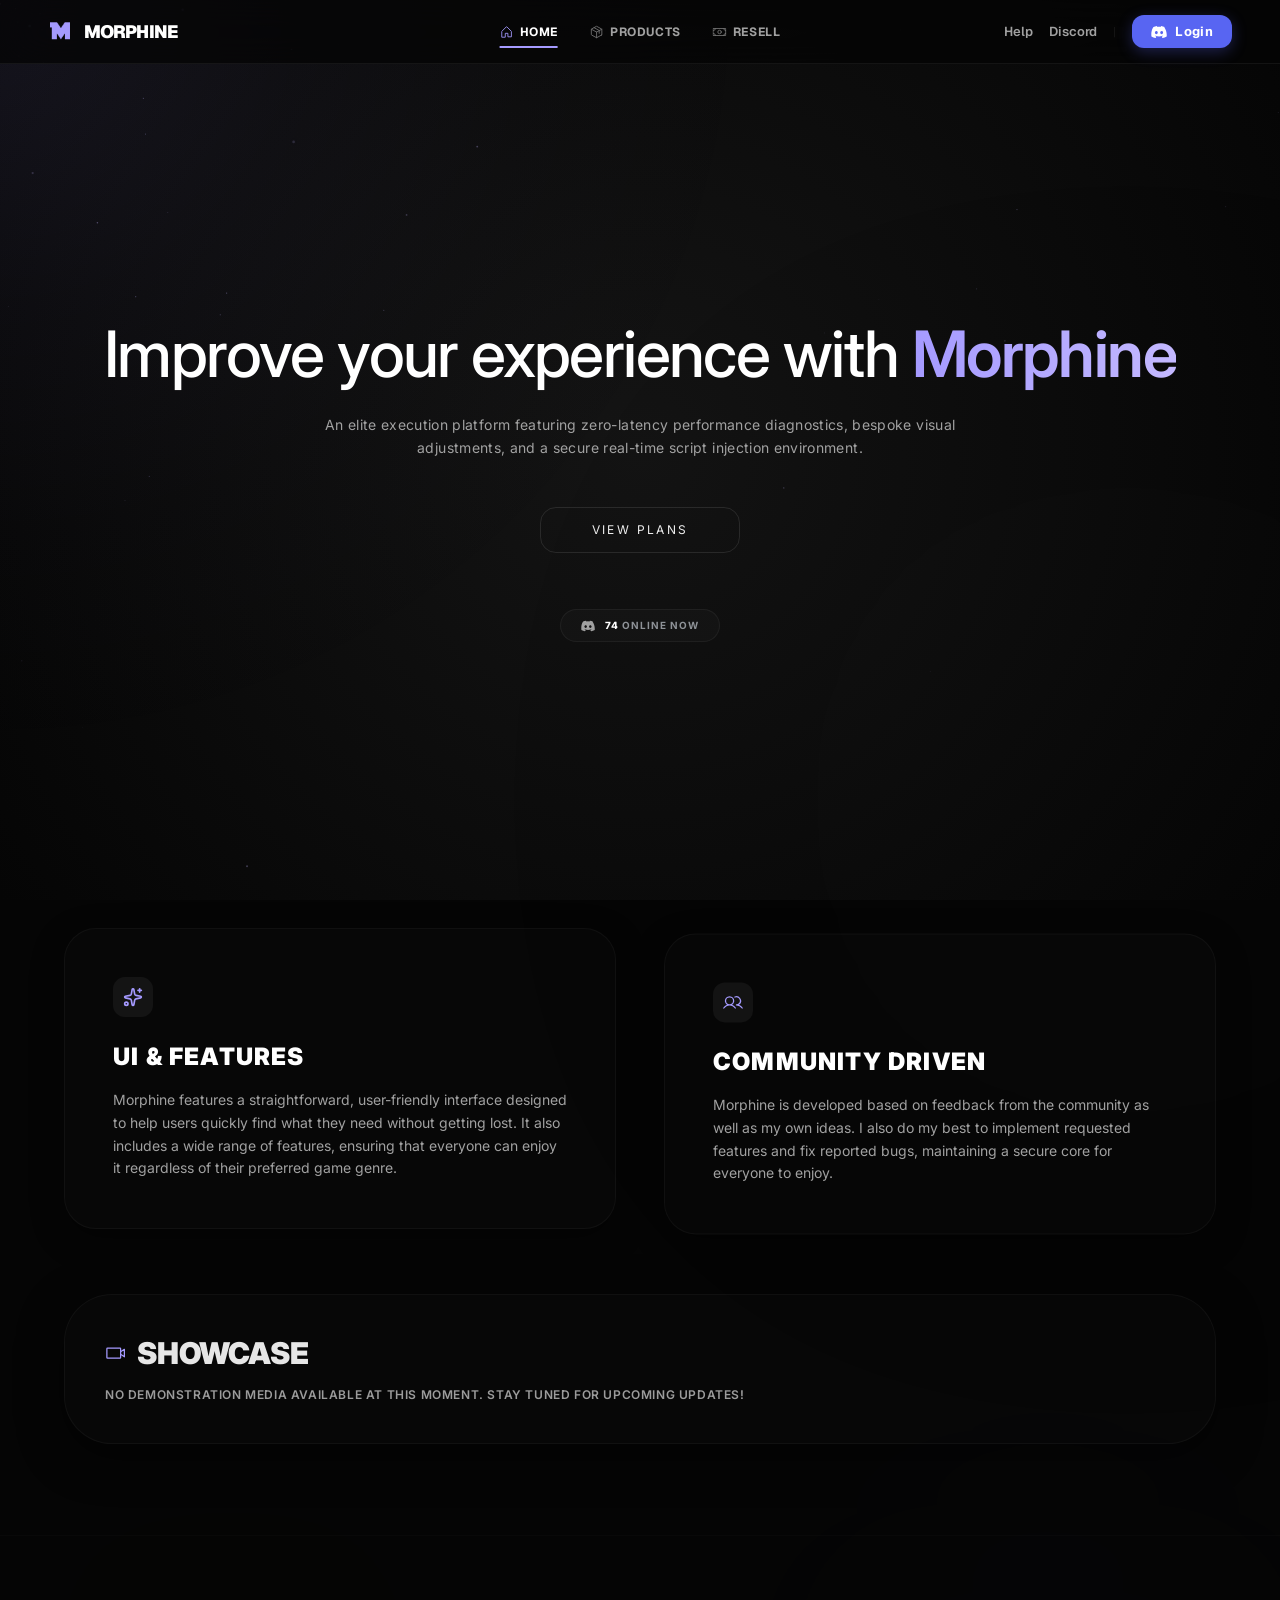
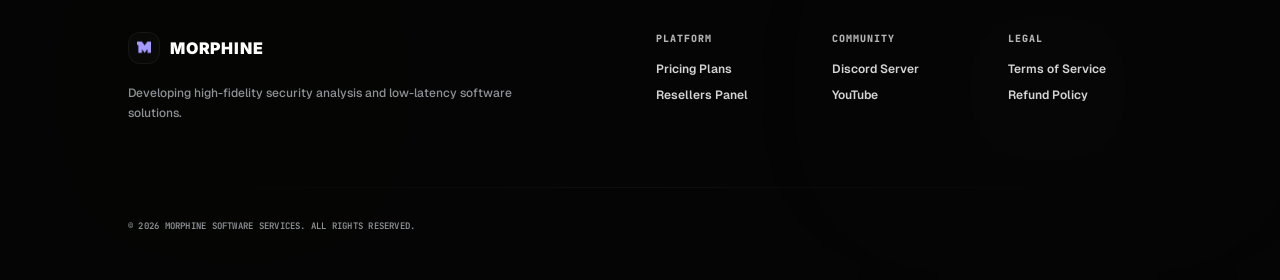
==== commit ecc2f9d4: "Add files via upload" ====
--- a/index.html
+++ b/index.html
@@ -14,8 +14,8 @@
     <meta name="viewport" content="width=device-width, initial-scale=1.0" />
     <title>Morphine</title>
     <link rel="icon" type="image/png" href="/logo.png">
-    <script type="module" crossorigin src="/assets/index-CKZ-Ptj-.js"></script>
-    <link rel="stylesheet" crossorigin href="/assets/index-BzJ_DW5D.css">
+    <script type="module" crossorigin src="/assets/index-D-zyHeVC.js"></script>
+    <link rel="stylesheet" crossorigin href="/assets/index-IwMEd-VD.css">
   </head>
   <body>
     <div id="root"></div>
--- a/assets/index-IwMEd-VD.css
+++ b/assets/index-IwMEd-VD.css
@@ -0,0 +1 @@
+@import"https://fonts.googleapis.com/css2?family=Geist:wght@100..900&family=Inter:wght@300;400;500;600;700;800;900&family=JetBrains+Mono:wght@400;700&display=swap";/*! tailwindcss v4.3.0 | MIT License | https://tailwindcss.com */@layer properties{@supports (((-webkit-hyphens:none)) and (not (margin-trim:inline))) or ((-moz-orient:inline) and (not (color:rgb(from red r g b)))){*,:before,:after,::backdrop{--tw-translate-x:0;--tw-translate-y:0;--tw-translate-z:0;--tw-scale-x:1;--tw-scale-y:1;--tw-scale-z:1;--tw-rotate-x:initial;--tw-rotate-y:initial;--tw-rotate-z:initial;--tw-skew-x:initial;--tw-skew-y:initial;--tw-space-y-reverse:0;--tw-divide-y-reverse:0;--tw-border-style:solid;--tw-gradient-position:initial;--tw-gradient-from:#0000;--tw-gradient-via:#0000;--tw-gradient-to:#0000;--tw-gradient-stops:initial;--tw-gradient-via-stops:initial;--tw-gradient-from-position:0%;--tw-gradient-via-position:50%;--tw-gradient-to-position:100%;--tw-leading:initial;--tw-font-weight:initial;--tw-tracking:initial;--tw-shadow:0 0 #0000;--tw-shadow-color:initial;--tw-shadow-alpha:100%;--tw-inset-shadow:0 0 #0000;--tw-inset-shadow-color:initial;--tw-inset-shadow-alpha:100%;--tw-ring-color:initial;--tw-ring-shadow:0 0 #0000;--tw-inset-ring-color:initial;--tw-inset-ring-shadow:0 0 #0000;--tw-ring-inset:initial;--tw-ring-offset-width:0px;--tw-ring-offset-color:#fff;--tw-ring-offset-shadow:0 0 #0000;--tw-blur:initial;--tw-brightness:initial;--tw-contrast:initial;--tw-grayscale:initial;--tw-hue-rotate:initial;--tw-invert:initial;--tw-opacity:initial;--tw-saturate:initial;--tw-sepia:initial;--tw-drop-shadow:initial;--tw-drop-shadow-color:initial;--tw-drop-shadow-alpha:100%;--tw-drop-shadow-size:initial;--tw-backdrop-blur:initial;--tw-backdrop-brightness:initial;--tw-backdrop-contrast:initial;--tw-backdrop-grayscale:initial;--tw-backdrop-hue-rotate:initial;--tw-backdrop-invert:initial;--tw-backdrop-opacity:initial;--tw-backdrop-saturate:initial;--tw-backdrop-sepia:initial;--tw-duration:initial;--tw-ease:initial}}}@layer theme{:root,:host{--font-sans:"Inter", ui-sans-serif, system-ui, sans-serif;--font-mono:"JetBrains Mono", ui-monospace, SFMono-Regular, monospace;--color-red-300:oklch(80.8% .114 19.571);--color-red-400:oklch(70.4% .191 22.216);--color-red-500:oklch(63.7% .237 25.331);--color-amber-200:oklch(92.4% .12 95.746);--color-amber-300:oklch(87.9% .169 91.605);--color-amber-400:oklch(82.8% .189 84.429);--color-amber-500:oklch(76.9% .188 70.08);--color-emerald-300:oklch(84.5% .143 164.978);--color-emerald-400:oklch(76.5% .177 163.223);--color-emerald-500:oklch(69.6% .17 162.48);--color-purple-600:oklch(55.8% .288 302.321);--color-rose-200:oklch(89.2% .058 10.001);--color-rose-400:oklch(71.2% .194 13.428);--color-rose-500:oklch(64.5% .246 16.439);--color-rose-950:oklch(27.1% .105 12.094);--color-gray-700:oklch(37.3% .034 259.733);--color-gray-800:oklch(27.8% .033 256.848);--color-neutral-200:oklch(92.2% 0 0);--color-neutral-300:oklch(87% 0 0);--color-neutral-400:oklch(70.8% 0 0);--color-neutral-500:oklch(55.6% 0 0);--color-neutral-600:oklch(43.9% 0 0);--color-neutral-700:oklch(37.1% 0 0);--color-neutral-800:oklch(26.9% 0 0);--color-black:#000;--color-white:#fff;--spacing:.25rem;--container-sm:24rem;--container-md:28rem;--container-lg:32rem;--container-2xl:42rem;--container-3xl:48rem;--container-4xl:56rem;--container-5xl:64rem;--container-6xl:72rem;--text-xs:.75rem;--text-xs--line-height:calc(1 / .75);--text-sm:.875rem;--text-sm--line-height:calc(1.25 / .875);--text-base:1rem;--text-base--line-height: 1.5 ;--text-lg:1.125rem;--text-lg--line-height:calc(1.75 / 1.125);--text-xl:1.25rem;--text-xl--line-height:calc(1.75 / 1.25);--text-2xl:1.5rem;--text-2xl--line-height:calc(2 / 1.5);--text-3xl:1.875rem;--text-3xl--line-height: 1.2 ;--text-4xl:2.25rem;--text-4xl--line-height:calc(2.5 / 2.25);--text-5xl:3rem;--text-5xl--line-height:1;--text-6xl:3.75rem;--text-6xl--line-height:1;--font-weight-normal:400;--font-weight-medium:500;--font-weight-semibold:600;--font-weight-bold:700;--font-weight-extrabold:800;--font-weight-black:900;--tracking-tighter:-.05em;--tracking-tight:-.025em;--tracking-normal:0em;--tracking-wide:.025em;--tracking-wider:.05em;--tracking-widest:.1em;--leading-tight:1.25;--leading-relaxed:1.625;--radius-md:.375rem;--radius-lg:.5rem;--radius-xl:.75rem;--radius-2xl:1rem;--radius-3xl:1.5rem;--ease-out:cubic-bezier(0, 0, .2, 1);--animate-spin:spin 1s linear infinite;--animate-ping:ping 1s cubic-bezier(0, 0, .2, 1) infinite;--animate-pulse:pulse 2s cubic-bezier(.4, 0, .6, 1) infinite;--blur-sm:8px;--blur-md:12px;--blur-xl:24px;--blur-2xl:40px;--default-transition-duration:.15s;--default-transition-timing-function:cubic-bezier(.4, 0, .2, 1);--default-font-family:var(--font-sans);--default-mono-font-family:var(--font-mono);--font-geist:"Geist", "Inter", ui-sans-serif, system-ui, sans-serif}}@layer base{*,:after,:before,::backdrop{box-sizing:border-box;border:0 solid;margin:0;padding:0}::file-selector-button{box-sizing:border-box;border:0 solid;margin:0;padding:0}html,:host{-webkit-text-size-adjust:100%;-moz-tab-size:4;tab-size:4;line-height:1.5;font-family:var(--default-font-family,ui-sans-serif, system-ui, sans-serif, "Apple Color Emoji", "Segoe UI Emoji", "Segoe UI Symbol", "Noto Color Emoji");font-feature-settings:var(--default-font-feature-settings,normal);font-variation-settings:var(--default-font-variation-settings,normal);-webkit-tap-highlight-color:transparent}hr{height:0;color:inherit;border-top-width:1px}abbr:where([title]){-webkit-text-decoration:underline dotted;text-decoration:underline dotted}h1,h2,h3,h4,h5,h6{font-size:inherit;font-weight:inherit}a{color:inherit;-webkit-text-decoration:inherit;text-decoration:inherit}b,strong{font-weight:bolder}code,kbd,samp,pre{font-family:var(--default-mono-font-family,ui-monospace, SFMono-Regular, Menlo, Monaco, Consolas, "Liberation Mono", "Courier New", monospace);font-feature-settings:var(--default-mono-font-feature-settings,normal);font-variation-settings:var(--default-mono-font-variation-settings,normal);font-size:1em}small{font-size:80%}sub,sup{vertical-align:baseline;font-size:75%;line-height:0;position:relative}sub{bottom:-.25em}sup{top:-.5em}table{text-indent:0;border-color:inherit;border-collapse:collapse}:-moz-focusring{outline:auto}progress{vertical-align:baseline}summary{display:list-item}ol,ul,menu{list-style:none}img,svg,video,canvas,audio,iframe,embed,object{vertical-align:middle;display:block}img,video{max-width:100%;height:auto}button,input,select,optgroup,textarea{font:inherit;font-feature-settings:inherit;font-variation-settings:inherit;letter-spacing:inherit;color:inherit;opacity:1;background-color:#0000;border-radius:0}::file-selector-button{font:inherit;font-feature-settings:inherit;font-variation-settings:inherit;letter-spacing:inherit;color:inherit;opacity:1;background-color:#0000;border-radius:0}:where(select:is([multiple],[size])) optgroup{font-weight:bolder}:where(select:is([multiple],[size])) optgroup option{padding-inline-start:20px}::file-selector-button{margin-inline-end:4px}::placeholder{opacity:1}@supports (not ((-webkit-appearance:-apple-pay-button))) or (contain-intrinsic-size:1px){::placeholder{color:currentColor}@supports (color:color-mix(in lab,red,red)){::placeholder{color:color-mix(in oklab,currentcolor 50%,transparent)}}}textarea{resize:vertical}::-webkit-search-decoration{-webkit-appearance:none}::-webkit-date-and-time-value{min-height:1lh;text-align:inherit}::-webkit-datetime-edit{display:inline-flex}::-webkit-datetime-edit-fields-wrapper{padding:0}::-webkit-datetime-edit{padding-block:0}::-webkit-datetime-edit-year-field{padding-block:0}::-webkit-datetime-edit-month-field{padding-block:0}::-webkit-datetime-edit-day-field{padding-block:0}::-webkit-datetime-edit-hour-field{padding-block:0}::-webkit-datetime-edit-minute-field{padding-block:0}::-webkit-datetime-edit-second-field{padding-block:0}::-webkit-datetime-edit-millisecond-field{padding-block:0}::-webkit-datetime-edit-meridiem-field{padding-block:0}::-webkit-calendar-picker-indicator{line-height:1}:-moz-ui-invalid{box-shadow:none}button,input:where([type=button],[type=reset],[type=submit]){-webkit-appearance:button;-moz-appearance:button;appearance:button}::file-selector-button{-webkit-appearance:button;-moz-appearance:button;appearance:button}::-webkit-inner-spin-button{height:auto}::-webkit-outer-spin-button{height:auto}[hidden]:where(:not([hidden=until-found])){display:none!important}}@layer components;@layer utilities{.pointer-events-auto{pointer-events:auto}.pointer-events-none{pointer-events:none}.invisible{visibility:hidden}.absolute{position:absolute}.fixed{position:fixed}.relative{position:relative}.inset-0{inset:calc(var(--spacing) * 0)}.inset-x-0{inset-inline:calc(var(--spacing) * 0)}.inset-y-0{inset-block:calc(var(--spacing) * 0)}.-top-10{top:calc(var(--spacing) * -10)}.-top-12{top:calc(var(--spacing) * -12)}.-top-px{top:-1px}.top-0{top:calc(var(--spacing) * 0)}.top-4{top:calc(var(--spacing) * 4)}.top-14{top:calc(var(--spacing) * 14)}.top-full{top:100%}.-right-12{right:calc(var(--spacing) * -12)}.right-0{right:calc(var(--spacing) * 0)}.right-1\/4{right:25%}.right-4{right:calc(var(--spacing) * 4)}.right-6{right:calc(var(--spacing) * 6)}.right-10{right:calc(var(--spacing) * 10)}.bottom-0{bottom:calc(var(--spacing) * 0)}.bottom-3{bottom:calc(var(--spacing) * 3)}.bottom-6{bottom:calc(var(--spacing) * 6)}.bottom-12{bottom:calc(var(--spacing) * 12)}.left-0{left:calc(var(--spacing) * 0)}.left-1\/2{left:50%}.left-1\/4{left:25%}.left-3{left:calc(var(--spacing) * 3)}.left-4{left:calc(var(--spacing) * 4)}.left-10{left:calc(var(--spacing) * 10)}.left-\[19px\]{left:19px}.z-0{z-index:0}.z-10{z-index:10}.z-20{z-index:20}.z-30{z-index:30}.z-40{z-index:40}.z-50{z-index:50}.z-\[60\]{z-index:60}.z-\[190\]{z-index:190}.z-\[200\]{z-index:200}.z-\[210\]{z-index:210}.z-\[9990\]{z-index:9990}.z-\[10000\]{z-index:10000}.container{width:100%}@media(min-width:40rem){.container{max-width:40rem}}@media(min-width:48rem){.container{max-width:48rem}}@media(min-width:64rem){.container{max-width:64rem}}@media(min-width:80rem){.container{max-width:80rem}}@media(min-width:96rem){.container{max-width:96rem}}.mx-auto{margin-inline:auto}.\!my-4\.5{margin-block:calc(var(--spacing) * 4.5)!important}.my-1{margin-block:calc(var(--spacing) * 1)}.my-3{margin-block:calc(var(--spacing) * 3)}.-mt-4{margin-top:calc(var(--spacing) * -4)}.mt-0\.5{margin-top:calc(var(--spacing) * .5)}.mt-1{margin-top:calc(var(--spacing) * 1)}.mt-1\.5{margin-top:calc(var(--spacing) * 1.5)}.mt-2{margin-top:calc(var(--spacing) * 2)}.mt-2\.5{margin-top:calc(var(--spacing) * 2.5)}.mt-3{margin-top:calc(var(--spacing) * 3)}.mt-4{margin-top:calc(var(--spacing) * 4)}.mt-8{margin-top:calc(var(--spacing) * 8)}.mt-12{margin-top:calc(var(--spacing) * 12)}.mt-14{margin-top:calc(var(--spacing) * 14)}.mt-auto{margin-top:auto}.mr-1{margin-right:calc(var(--spacing) * 1)}.mb-0\.5{margin-bottom:calc(var(--spacing) * .5)}.mb-1{margin-bottom:calc(var(--spacing) * 1)}.mb-2{margin-bottom:calc(var(--spacing) * 2)}.mb-3{margin-bottom:calc(var(--spacing) * 3)}.mb-4{margin-bottom:calc(var(--spacing) * 4)}.mb-5{margin-bottom:calc(var(--spacing) * 5)}.mb-6{margin-bottom:calc(var(--spacing) * 6)}.mb-8{margin-bottom:calc(var(--spacing) * 8)}.mb-10{margin-bottom:calc(var(--spacing) * 10)}.mb-12{margin-bottom:calc(var(--spacing) * 12)}.mb-16{margin-bottom:calc(var(--spacing) * 16)}.ml-0\.5{margin-left:calc(var(--spacing) * .5)}.ml-1{margin-left:calc(var(--spacing) * 1)}.ml-2{margin-left:calc(var(--spacing) * 2)}.ml-3{margin-left:calc(var(--spacing) * 3)}.ml-4{margin-left:calc(var(--spacing) * 4)}.block{display:block}.contents{display:contents}.flex{display:flex}.grid{display:grid}.hidden{display:none}.inline{display:inline}.inline-flex{display:inline-flex}.table{display:table}.aspect-\[16\/10\]{aspect-ratio:16/10}.size-5{width:calc(var(--spacing) * 5);height:calc(var(--spacing) * 5)}.h-0\.5{height:calc(var(--spacing) * .5)}.h-1{height:calc(var(--spacing) * 1)}.h-1\.5{height:calc(var(--spacing) * 1.5)}.h-2\.5{height:calc(var(--spacing) * 2.5)}.h-3{height:calc(var(--spacing) * 3)}.h-3\.5{height:calc(var(--spacing) * 3.5)}.h-4{height:calc(var(--spacing) * 4)}.h-4\.5{height:calc(var(--spacing) * 4.5)}.h-5{height:calc(var(--spacing) * 5)}.h-5\.5{height:calc(var(--spacing) * 5.5)}.h-6{height:calc(var(--spacing) * 6)}.h-8{height:calc(var(--spacing) * 8)}.h-9{height:calc(var(--spacing) * 9)}.h-10{height:calc(var(--spacing) * 10)}.h-12{height:calc(var(--spacing) * 12)}.h-14{height:calc(var(--spacing) * 14)}.h-16{height:calc(var(--spacing) * 16)}.h-24{height:calc(var(--spacing) * 24)}.h-32{height:calc(var(--spacing) * 32)}.h-40{height:calc(var(--spacing) * 40)}.h-48{height:calc(var(--spacing) * 48)}.h-96{height:calc(var(--spacing) * 96)}.h-\[1px\]{height:1px}.h-\[35rem\]{height:35rem}.h-\[46rem\]{height:46rem}.h-\[100px\]{height:100px}.h-full{height:100%}.h-px{height:1px}.max-h-\[80vh\]{max-height:80vh}.max-h-\[90vh\]{max-height:90vh}.min-h-\[50vh\]{min-height:50vh}.min-h-\[82vh\]{min-height:82vh}.min-h-\[85vh\]{min-height:85vh}.min-h-\[90vh\]{min-height:90vh}.min-h-\[92vh\]{min-height:92vh}.min-h-screen{min-height:100vh}.w-1{width:calc(var(--spacing) * 1)}.w-1\.5{width:calc(var(--spacing) * 1.5)}.w-2\.5{width:calc(var(--spacing) * 2.5)}.w-3{width:calc(var(--spacing) * 3)}.w-3\.5{width:calc(var(--spacing) * 3.5)}.w-4{width:calc(var(--spacing) * 4)}.w-4\.5{width:calc(var(--spacing) * 4.5)}.w-5{width:calc(var(--spacing) * 5)}.w-5\.5{width:calc(var(--spacing) * 5.5)}.w-6{width:calc(var(--spacing) * 6)}.w-8{width:calc(var(--spacing) * 8)}.w-9{width:calc(var(--spacing) * 9)}.w-10{width:calc(var(--spacing) * 10)}.w-12{width:calc(var(--spacing) * 12)}.w-16{width:calc(var(--spacing) * 16)}.w-24{width:calc(var(--spacing) * 24)}.w-32{width:calc(var(--spacing) * 32)}.w-40{width:calc(var(--spacing) * 40)}.w-48{width:calc(var(--spacing) * 48)}.w-96{width:calc(var(--spacing) * 96)}.w-\[35rem\]{width:35rem}.w-full{width:100%}.max-w-2xl{max-width:var(--container-2xl)}.max-w-3xl{max-width:var(--container-3xl)}.max-w-4xl{max-width:var(--container-4xl)}.max-w-5xl{max-width:var(--container-5xl)}.max-w-6xl{max-width:var(--container-6xl)}.max-w-\[98vw\]{max-width:98vw}.max-w-\[260px\]{max-width:260px}.max-w-\[360px\]{max-width:360px}.max-w-\[600px\]{max-width:600px}.max-w-\[620px\]{max-width:620px}.max-w-\[640px\]{max-width:640px}.max-w-\[1050px\]{max-width:1050px}.max-w-\[1240px\]{max-width:1240px}.max-w-\[1600px\]{max-width:1600px}.max-w-lg{max-width:var(--container-lg)}.max-w-md{max-width:var(--container-md)}.max-w-sm{max-width:var(--container-sm)}.min-w-0{min-width:calc(var(--spacing) * 0)}.min-w-\[64px\]{min-width:64px}.min-w-\[200px\]{min-width:200px}.min-w-\[240px\]{min-width:240px}.flex-1{flex:1}.shrink-0{flex-shrink:0}.flex-grow{flex-grow:1}.origin-center{transform-origin:50%}.-translate-x-1\/2{--tw-translate-x: -50% ;translate:var(--tw-translate-x) var(--tw-translate-y)}.-translate-x-12{--tw-translate-x:calc(var(--spacing) * -12);translate:var(--tw-translate-x) var(--tw-translate-y)}.-translate-y-8{--tw-translate-y:calc(var(--spacing) * -8);translate:var(--tw-translate-x) var(--tw-translate-y)}.scale-95{--tw-scale-x:95%;--tw-scale-y:95%;--tw-scale-z:95%;scale:var(--tw-scale-x) var(--tw-scale-y)}.scale-x-0{--tw-scale-x:0%;scale:var(--tw-scale-x) var(--tw-scale-y)}.scale-x-100{--tw-scale-x:100%;scale:var(--tw-scale-x) var(--tw-scale-y)}.rotate-180{rotate:180deg}.transform{transform:var(--tw-rotate-x,) var(--tw-rotate-y,) var(--tw-rotate-z,) var(--tw-skew-x,) var(--tw-skew-y,)}.animate-ping{animation:var(--animate-ping)}.animate-pulse{animation:var(--animate-pulse)}.animate-spin{animation:var(--animate-spin)}.cursor-default{cursor:default}.cursor-pointer{cursor:pointer}.resize-none{resize:none}.list-disc{list-style-type:disc}.grid-cols-1{grid-template-columns:repeat(1,minmax(0,1fr))}.flex-col{flex-direction:column}.flex-wrap{flex-wrap:wrap}.items-baseline{align-items:baseline}.items-center{align-items:center}.items-start{align-items:flex-start}.justify-between{justify-content:space-between}.justify-center{justify-content:center}.justify-end{justify-content:flex-end}.gap-0\.5{gap:calc(var(--spacing) * .5)}.gap-1{gap:calc(var(--spacing) * 1)}.gap-1\.5{gap:calc(var(--spacing) * 1.5)}.gap-2{gap:calc(var(--spacing) * 2)}.gap-2\.5{gap:calc(var(--spacing) * 2.5)}.gap-3{gap:calc(var(--spacing) * 3)}.gap-3\.5{gap:calc(var(--spacing) * 3.5)}.gap-4{gap:calc(var(--spacing) * 4)}.gap-5{gap:calc(var(--spacing) * 5)}.gap-6{gap:calc(var(--spacing) * 6)}.gap-8{gap:calc(var(--spacing) * 8)}.gap-10{gap:calc(var(--spacing) * 10)}:where(.space-y-1>:not(:last-child)){--tw-space-y-reverse:0;margin-block-start:calc(calc(var(--spacing) * 1) * var(--tw-space-y-reverse));margin-block-end:calc(calc(var(--spacing) * 1) * calc(1 - var(--tw-space-y-reverse)))}:where(.space-y-1\.5>:not(:last-child)){--tw-space-y-reverse:0;margin-block-start:calc(calc(var(--spacing) * 1.5) * var(--tw-space-y-reverse));margin-block-end:calc(calc(var(--spacing) * 1.5) * calc(1 - var(--tw-space-y-reverse)))}:where(.space-y-2>:not(:last-child)){--tw-space-y-reverse:0;margin-block-start:calc(calc(var(--spacing) * 2) * var(--tw-space-y-reverse));margin-block-end:calc(calc(var(--spacing) * 2) * calc(1 - var(--tw-space-y-reverse)))}:where(.space-y-2\.5>:not(:last-child)){--tw-space-y-reverse:0;margin-block-start:calc(calc(var(--spacing) * 2.5) * var(--tw-space-y-reverse));margin-block-end:calc(calc(var(--spacing) * 2.5) * calc(1 - var(--tw-space-y-reverse)))}:where(.space-y-3>:not(:last-child)){--tw-space-y-reverse:0;margin-block-start:calc(calc(var(--spacing) * 3) * var(--tw-space-y-reverse));margin-block-end:calc(calc(var(--spacing) * 3) * calc(1 - var(--tw-space-y-reverse)))}:where(.space-y-4>:not(:last-child)){--tw-space-y-reverse:0;margin-block-start:calc(calc(var(--spacing) * 4) * var(--tw-space-y-reverse));margin-block-end:calc(calc(var(--spacing) * 4) * calc(1 - var(--tw-space-y-reverse)))}:where(.space-y-5>:not(:last-child)){--tw-space-y-reverse:0;margin-block-start:calc(calc(var(--spacing) * 5) * var(--tw-space-y-reverse));margin-block-end:calc(calc(var(--spacing) * 5) * calc(1 - var(--tw-space-y-reverse)))}:where(.space-y-6>:not(:last-child)){--tw-space-y-reverse:0;margin-block-start:calc(calc(var(--spacing) * 6) * var(--tw-space-y-reverse));margin-block-end:calc(calc(var(--spacing) * 6) * calc(1 - var(--tw-space-y-reverse)))}:where(.space-y-16>:not(:last-child)){--tw-space-y-reverse:0;margin-block-start:calc(calc(var(--spacing) * 16) * var(--tw-space-y-reverse));margin-block-end:calc(calc(var(--spacing) * 16) * calc(1 - var(--tw-space-y-reverse)))}:where(.divide-y>:not(:last-child)){--tw-divide-y-reverse:0;border-bottom-style:var(--tw-border-style);border-top-style:var(--tw-border-style);border-top-width:calc(1px * var(--tw-divide-y-reverse));border-bottom-width:calc(1px * calc(1 - var(--tw-divide-y-reverse)))}:where(.divide-white\/\[0\.04\]>:not(:last-child)){border-color:#ffffff0a}@supports (color:color-mix(in lab,red,red)){:where(.divide-white\/\[0\.04\]>:not(:last-child)){border-color:color-mix(in oklab,var(--color-white) 4%,transparent)}}.self-center{align-self:center}.truncate{text-overflow:ellipsis;white-space:nowrap;overflow:hidden}.overflow-hidden{overflow:hidden}.overflow-x-hidden{overflow-x:hidden}.overflow-y-auto{overflow-y:auto}.rounded{border-radius:.25rem}.rounded-2xl{border-radius:var(--radius-2xl)}.rounded-3xl{border-radius:var(--radius-3xl)}.rounded-\[1rem\]{border-radius:1rem}.rounded-\[2rem\]{border-radius:2rem}.rounded-\[3rem\]{border-radius:3rem}.rounded-\[12px\]{border-radius:12px}.rounded-\[32px\]{border-radius:32px}.rounded-full{border-radius:3.40282e38px}.rounded-lg{border-radius:var(--radius-lg)}.rounded-md{border-radius:var(--radius-md)}.rounded-xl{border-radius:var(--radius-xl)}.rounded-t-\[2rem\]{border-top-left-radius:2rem;border-top-right-radius:2rem}.border{border-style:var(--tw-border-style);border-width:1px}.border-0{border-style:var(--tw-border-style);border-width:0}.border-2{border-style:var(--tw-border-style);border-width:2px}.border-t{border-top-style:var(--tw-border-style);border-top-width:1px}.border-b{border-bottom-style:var(--tw-border-style);border-bottom-width:1px}.border-\[\#0cffb3\]\/30{border-color:#0cffb34d}.border-\[\#5865F2\]\/15{border-color:#5865f226}.border-\[\#5865F2\]\/20{border-color:#5865f233}.border-\[\#5865F2\]\/30{border-color:#5865f24d}.border-\[\#a59aff\]{border-color:#a59aff}.border-\[\#a59aff\]\/10{border-color:#a59aff1a}.border-\[\#a59aff\]\/15{border-color:#a59aff26}.border-\[\#a59aff\]\/20{border-color:#a59aff33}.border-\[\#a59aff\]\/25{border-color:#a59aff40}.border-\[\#a59aff\]\/30{border-color:#a59aff4d}.border-\[\#a59aff\]\/40{border-color:#a59aff66}.border-amber-500\/10{border-color:#f99c001a}@supports (color:color-mix(in lab,red,red)){.border-amber-500\/10{border-color:color-mix(in oklab,var(--color-amber-500) 10%,transparent)}}.border-amber-500\/15{border-color:#f99c0026}@supports (color:color-mix(in lab,red,red)){.border-amber-500\/15{border-color:color-mix(in oklab,var(--color-amber-500) 15%,transparent)}}.border-amber-500\/20{border-color:#f99c0033}@supports (color:color-mix(in lab,red,red)){.border-amber-500\/20{border-color:color-mix(in oklab,var(--color-amber-500) 20%,transparent)}}.border-black\/20{border-color:#0003}@supports (color:color-mix(in lab,red,red)){.border-black\/20{border-color:color-mix(in oklab,var(--color-black) 20%,transparent)}}.border-emerald-500\/10{border-color:#00bb7f1a}@supports (color:color-mix(in lab,red,red)){.border-emerald-500\/10{border-color:color-mix(in oklab,var(--color-emerald-500) 10%,transparent)}}.border-emerald-500\/15{border-color:#00bb7f26}@supports (color:color-mix(in lab,red,red)){.border-emerald-500\/15{border-color:color-mix(in oklab,var(--color-emerald-500) 15%,transparent)}}.border-emerald-500\/20{border-color:#00bb7f33}@supports (color:color-mix(in lab,red,red)){.border-emerald-500\/20{border-color:color-mix(in oklab,var(--color-emerald-500) 20%,transparent)}}.border-neutral-700{border-color:var(--color-neutral-700)}.border-neutral-800{border-color:var(--color-neutral-800)}.border-red-400\/20{border-color:#ff656833}@supports (color:color-mix(in lab,red,red)){.border-red-400\/20{border-color:color-mix(in oklab,var(--color-red-400) 20%,transparent)}}.border-red-500\/10{border-color:#fb2c361a}@supports (color:color-mix(in lab,red,red)){.border-red-500\/10{border-color:color-mix(in oklab,var(--color-red-500) 10%,transparent)}}.border-red-500\/15{border-color:#fb2c3626}@supports (color:color-mix(in lab,red,red)){.border-red-500\/15{border-color:color-mix(in oklab,var(--color-red-500) 15%,transparent)}}.border-red-500\/20{border-color:#fb2c3633}@supports (color:color-mix(in lab,red,red)){.border-red-500\/20{border-color:color-mix(in oklab,var(--color-red-500) 20%,transparent)}}.border-rose-500\/20{border-color:#ff235733}@supports (color:color-mix(in lab,red,red)){.border-rose-500\/20{border-color:color-mix(in oklab,var(--color-rose-500) 20%,transparent)}}.border-white\/5{border-color:#ffffff0d}@supports (color:color-mix(in lab,red,red)){.border-white\/5{border-color:color-mix(in oklab,var(--color-white) 5%,transparent)}}.border-white\/10{border-color:#ffffff1a}@supports (color:color-mix(in lab,red,red)){.border-white\/10{border-color:color-mix(in oklab,var(--color-white) 10%,transparent)}}.border-white\/\[0\.02\]{border-color:#ffffff05}@supports (color:color-mix(in lab,red,red)){.border-white\/\[0\.02\]{border-color:color-mix(in oklab,var(--color-white) 2%,transparent)}}.border-white\/\[0\.03\]{border-color:#ffffff08}@supports (color:color-mix(in lab,red,red)){.border-white\/\[0\.03\]{border-color:color-mix(in oklab,var(--color-white) 3%,transparent)}}.border-white\/\[0\.04\]{border-color:#ffffff0a}@supports (color:color-mix(in lab,red,red)){.border-white\/\[0\.04\]{border-color:color-mix(in oklab,var(--color-white) 4%,transparent)}}.border-white\/\[0\.05\]{border-color:#ffffff0d}@supports (color:color-mix(in lab,red,red)){.border-white\/\[0\.05\]{border-color:color-mix(in oklab,var(--color-white) 5%,transparent)}}.border-white\/\[0\.06\]{border-color:#ffffff0f}@supports (color:color-mix(in lab,red,red)){.border-white\/\[0\.06\]{border-color:color-mix(in oklab,var(--color-white) 6%,transparent)}}.border-white\/\[0\.08\]{border-color:#ffffff14}@supports (color:color-mix(in lab,red,red)){.border-white\/\[0\.08\]{border-color:color-mix(in oklab,var(--color-white) 8%,transparent)}}.border-t-\[\#a59aff\]{border-top-color:#a59aff}.border-t-black{border-top-color:var(--color-black)}.border-t-red-400{border-top-color:var(--color-red-400)}.border-t-white{border-top-color:var(--color-white)}.bg-\[\#0a0a0a\]\/80{background-color:#0a0a0acc}.bg-\[\#0a0a0a\]\/95{background-color:#0a0a0af2}.bg-\[\#0a0a0c\]{background-color:#0a0a0c}.bg-\[\#0a0b0d\]{background-color:#0a0b0d}.bg-\[\#0c0d10\]{background-color:#0c0d10}.bg-\[\#0c0d10\]\/95{background-color:#0c0d10f2}.bg-\[\#0cffb3\]\/15{background-color:#0cffb326}.bg-\[\#1a1a1a\]{background-color:#1a1a1a}.bg-\[\#5865F2\]{background-color:#5865f2}.bg-\[\#5865F2\]\/5{background-color:#5865f20d}.bg-\[\#5865F2\]\/10{background-color:#5865f21a}.bg-\[\#5865f2\]{background-color:#5865f2}.bg-\[\#07080a\]{background-color:#07080a}.bg-\[\#08090b\]{background-color:#08090b}.bg-\[\#09090b\]{background-color:#09090b}.bg-\[\#12101e\]{background-color:#12101e}.bg-\[\#14151a\]{background-color:#14151a}.bg-\[\#050505\]{background-color:#050505}.bg-\[\#050505\]\/75{background-color:#050505bf}.bg-\[\#050505\]\/98{background-color:#050505fa}.bg-\[\#050507\]{background-color:#050507}.bg-\[\#070709\]{background-color:#070709}.bg-\[\#070709\]\/80{background-color:#070709cc}.bg-\[\#111215\]\/90{background-color:#111215e6}.bg-\[\#111216\]\/50{background-color:#11121680}.bg-\[\#111216\]\/90{background-color:#111216e6}.bg-\[\#141414\]{background-color:#141414}.bg-\[\#a59aff\]{background-color:#a59aff}.bg-\[\#a59aff\]\/5{background-color:#a59aff0d}.bg-\[\#a59aff\]\/10{background-color:#a59aff1a}.bg-\[\#a59aff\]\/\[0\.01\]{background-color:#a59aff03}.bg-\[\#a59aff\]\/\[0\.015\]{background-color:#a59aff04}.bg-amber-400{background-color:var(--color-amber-400)}.bg-amber-500\/5{background-color:#f99c000d}@supports (color:color-mix(in lab,red,red)){.bg-amber-500\/5{background-color:color-mix(in oklab,var(--color-amber-500) 5%,transparent)}}.bg-amber-500\/10{background-color:#f99c001a}@supports (color:color-mix(in lab,red,red)){.bg-amber-500\/10{background-color:color-mix(in oklab,var(--color-amber-500) 10%,transparent)}}.bg-amber-500\/\[0\.005\]{background-color:#f99c0001}@supports (color:color-mix(in lab,red,red)){.bg-amber-500\/\[0\.005\]{background-color:color-mix(in oklab,var(--color-amber-500) .5%,transparent)}}.bg-black{background-color:var(--color-black)}.bg-black\/20{background-color:#0003}@supports (color:color-mix(in lab,red,red)){.bg-black\/20{background-color:color-mix(in oklab,var(--color-black) 20%,transparent)}}.bg-black\/35{background-color:#00000059}@supports (color:color-mix(in lab,red,red)){.bg-black\/35{background-color:color-mix(in oklab,var(--color-black) 35%,transparent)}}.bg-black\/40{background-color:#0006}@supports (color:color-mix(in lab,red,red)){.bg-black\/40{background-color:color-mix(in oklab,var(--color-black) 40%,transparent)}}.bg-black\/45{background-color:#00000073}@supports (color:color-mix(in lab,red,red)){.bg-black\/45{background-color:color-mix(in oklab,var(--color-black) 45%,transparent)}}.bg-black\/75{background-color:#000000bf}@supports (color:color-mix(in lab,red,red)){.bg-black\/75{background-color:color-mix(in oklab,var(--color-black) 75%,transparent)}}.bg-black\/80{background-color:#000c}@supports (color:color-mix(in lab,red,red)){.bg-black\/80{background-color:color-mix(in oklab,var(--color-black) 80%,transparent)}}.bg-current{background-color:currentColor}.bg-emerald-400{background-color:var(--color-emerald-400)}.bg-emerald-500{background-color:var(--color-emerald-500)}.bg-emerald-500\/5{background-color:#00bb7f0d}@supports (color:color-mix(in lab,red,red)){.bg-emerald-500\/5{background-color:color-mix(in oklab,var(--color-emerald-500) 5%,transparent)}}.bg-emerald-500\/10{background-color:#00bb7f1a}@supports (color:color-mix(in lab,red,red)){.bg-emerald-500\/10{background-color:color-mix(in oklab,var(--color-emerald-500) 10%,transparent)}}.bg-emerald-500\/20{background-color:#00bb7f33}@supports (color:color-mix(in lab,red,red)){.bg-emerald-500\/20{background-color:color-mix(in oklab,var(--color-emerald-500) 20%,transparent)}}.bg-gray-800\/50{background-color:#1e293980}@supports (color:color-mix(in lab,red,red)){.bg-gray-800\/50{background-color:color-mix(in oklab,var(--color-gray-800) 50%,transparent)}}.bg-neutral-500\/5{background-color:#7373730d}@supports (color:color-mix(in lab,red,red)){.bg-neutral-500\/5{background-color:color-mix(in oklab,var(--color-neutral-500) 5%,transparent)}}.bg-neutral-800{background-color:var(--color-neutral-800)}.bg-purple-600{background-color:var(--color-purple-600)}.bg-red-400{background-color:var(--color-red-400)}.bg-red-500{background-color:var(--color-red-500)}.bg-red-500\/5{background-color:#fb2c360d}@supports (color:color-mix(in lab,red,red)){.bg-red-500\/5{background-color:color-mix(in oklab,var(--color-red-500) 5%,transparent)}}.bg-red-500\/10{background-color:#fb2c361a}@supports (color:color-mix(in lab,red,red)){.bg-red-500\/10{background-color:color-mix(in oklab,var(--color-red-500) 10%,transparent)}}.bg-red-500\/\[0\.02\]{background-color:#fb2c3605}@supports (color:color-mix(in lab,red,red)){.bg-red-500\/\[0\.02\]{background-color:color-mix(in oklab,var(--color-red-500) 2%,transparent)}}.bg-rose-950\/40{background-color:#4d021866}@supports (color:color-mix(in lab,red,red)){.bg-rose-950\/40{background-color:color-mix(in oklab,var(--color-rose-950) 40%,transparent)}}.bg-transparent{background-color:#0000}.bg-white{background-color:var(--color-white)}.bg-white\/5{background-color:#ffffff0d}@supports (color:color-mix(in lab,red,red)){.bg-white\/5{background-color:color-mix(in oklab,var(--color-white) 5%,transparent)}}.bg-white\/\[0\.01\]{background-color:#ffffff03}@supports (color:color-mix(in lab,red,red)){.bg-white\/\[0\.01\]{background-color:color-mix(in oklab,var(--color-white) 1%,transparent)}}.bg-white\/\[0\.02\]{background-color:#ffffff05}@supports (color:color-mix(in lab,red,red)){.bg-white\/\[0\.02\]{background-color:color-mix(in oklab,var(--color-white) 2%,transparent)}}.bg-white\/\[0\.03\]{background-color:#ffffff08}@supports (color:color-mix(in lab,red,red)){.bg-white\/\[0\.03\]{background-color:color-mix(in oklab,var(--color-white) 3%,transparent)}}.bg-white\/\[0\.04\]{background-color:#ffffff0a}@supports (color:color-mix(in lab,red,red)){.bg-white\/\[0\.04\]{background-color:color-mix(in oklab,var(--color-white) 4%,transparent)}}.bg-gradient-to-b{--tw-gradient-position:to bottom in oklab;background-image:linear-gradient(var(--tw-gradient-stops))}.bg-gradient-to-r{--tw-gradient-position:to right in oklab;background-image:linear-gradient(var(--tw-gradient-stops))}.bg-gradient-to-t{--tw-gradient-position:to top in oklab;background-image:linear-gradient(var(--tw-gradient-stops))}.bg-\[radial-gradient\(circle_at_center\,rgba\(165\,154\,255\,0\.12\)_0\%\,transparent_70\%\)\]{background-image:radial-gradient(circle,#a59aff1f,#0000 70%)}.from-\[\#0c0d10\]\/40{--tw-gradient-from:oklab(15.9322% .000112258 -.00655437/.4);--tw-gradient-stops:var(--tw-gradient-via-stops,var(--tw-gradient-position), var(--tw-gradient-from) var(--tw-gradient-from-position), var(--tw-gradient-to) var(--tw-gradient-to-position))}.from-\[\#a59aff\]{--tw-gradient-from:#a59aff;--tw-gradient-stops:var(--tw-gradient-via-stops,var(--tw-gradient-position), var(--tw-gradient-from) var(--tw-gradient-from-position), var(--tw-gradient-to) var(--tw-gradient-to-position))}.from-black\/80{--tw-gradient-from:#000c}@supports (color:color-mix(in lab,red,red)){.from-black\/80{--tw-gradient-from:color-mix(in oklab, var(--color-black) 80%, transparent)}}.from-black\/80{--tw-gradient-stops:var(--tw-gradient-via-stops,var(--tw-gradient-position), var(--tw-gradient-from) var(--tw-gradient-from-position), var(--tw-gradient-to) var(--tw-gradient-to-position))}.from-transparent{--tw-gradient-from:transparent;--tw-gradient-stops:var(--tw-gradient-via-stops,var(--tw-gradient-position), var(--tw-gradient-from) var(--tw-gradient-from-position), var(--tw-gradient-to) var(--tw-gradient-to-position))}.from-white{--tw-gradient-from:var(--color-white);--tw-gradient-stops:var(--tw-gradient-via-stops,var(--tw-gradient-position), var(--tw-gradient-from) var(--tw-gradient-from-position), var(--tw-gradient-to) var(--tw-gradient-to-position))}.via-\[\#a59aff\]\/20{--tw-gradient-via:oklab(73.6888% .0427676 -.137212/.2);--tw-gradient-via-stops:var(--tw-gradient-position), var(--tw-gradient-from) var(--tw-gradient-from-position), var(--tw-gradient-via) var(--tw-gradient-via-position), var(--tw-gradient-to) var(--tw-gradient-to-position);--tw-gradient-stops:var(--tw-gradient-via-stops)}.via-transparent{--tw-gradient-via:transparent;--tw-gradient-via-stops:var(--tw-gradient-position), var(--tw-gradient-from) var(--tw-gradient-from-position), var(--tw-gradient-via) var(--tw-gradient-via-position), var(--tw-gradient-to) var(--tw-gradient-to-position);--tw-gradient-stops:var(--tw-gradient-via-stops)}.via-white\/\[0\.04\]{--tw-gradient-via:#ffffff0a}@supports (color:color-mix(in lab,red,red)){.via-white\/\[0\.04\]{--tw-gradient-via:color-mix(in oklab, var(--color-white) 4%, transparent)}}.via-white\/\[0\.04\]{--tw-gradient-via-stops:var(--tw-gradient-position), var(--tw-gradient-from) var(--tw-gradient-from-position), var(--tw-gradient-via) var(--tw-gradient-via-position), var(--tw-gradient-to) var(--tw-gradient-to-position);--tw-gradient-stops:var(--tw-gradient-via-stops)}.via-white\/\[0\.05\]{--tw-gradient-via:#ffffff0d}@supports (color:color-mix(in lab,red,red)){.via-white\/\[0\.05\]{--tw-gradient-via:color-mix(in oklab, var(--color-white) 5%, transparent)}}.via-white\/\[0\.05\]{--tw-gradient-via-stops:var(--tw-gradient-position), var(--tw-gradient-from) var(--tw-gradient-from-position), var(--tw-gradient-via) var(--tw-gradient-via-position), var(--tw-gradient-to) var(--tw-gradient-to-position);--tw-gradient-stops:var(--tw-gradient-via-stops)}.to-\[\#0c0d10\]{--tw-gradient-to:#0c0d10;--tw-gradient-stops:var(--tw-gradient-via-stops,var(--tw-gradient-position), var(--tw-gradient-from) var(--tw-gradient-from-position), var(--tw-gradient-to) var(--tw-gradient-to-position))}.to-\[\#a59aff\]\/40{--tw-gradient-to:oklab(73.6888% .0427676 -.137212/.4);--tw-gradient-stops:var(--tw-gradient-via-stops,var(--tw-gradient-position), var(--tw-gradient-from) var(--tw-gradient-from-position), var(--tw-gradient-to) var(--tw-gradient-to-position))}.to-\[\#c3b8ff\]{--tw-gradient-to:#c3b8ff;--tw-gradient-stops:var(--tw-gradient-via-stops,var(--tw-gradient-position), var(--tw-gradient-from) var(--tw-gradient-from-position), var(--tw-gradient-to) var(--tw-gradient-to-position))}.to-neutral-300{--tw-gradient-to:var(--color-neutral-300);--tw-gradient-stops:var(--tw-gradient-via-stops,var(--tw-gradient-position), var(--tw-gradient-from) var(--tw-gradient-from-position), var(--tw-gradient-to) var(--tw-gradient-to-position))}.to-transparent{--tw-gradient-to:transparent;--tw-gradient-stops:var(--tw-gradient-via-stops,var(--tw-gradient-position), var(--tw-gradient-from) var(--tw-gradient-from-position), var(--tw-gradient-to) var(--tw-gradient-to-position))}.bg-clip-text{-webkit-background-clip:text;background-clip:text}.fill-current{fill:currentColor}.object-cover{object-fit:cover}.object-center{object-position:center}.p-1{padding:calc(var(--spacing) * 1)}.p-1\.5{padding:calc(var(--spacing) * 1.5)}.p-2{padding:calc(var(--spacing) * 2)}.p-3{padding:calc(var(--spacing) * 3)}.p-3\.5{padding:calc(var(--spacing) * 3.5)}.p-4{padding:calc(var(--spacing) * 4)}.p-5{padding:calc(var(--spacing) * 5)}.p-6{padding:calc(var(--spacing) * 6)}.p-8{padding:calc(var(--spacing) * 8)}.p-10{padding:calc(var(--spacing) * 10)}.px-1{padding-inline:calc(var(--spacing) * 1)}.px-1\.5{padding-inline:calc(var(--spacing) * 1.5)}.px-2{padding-inline:calc(var(--spacing) * 2)}.px-2\.5{padding-inline:calc(var(--spacing) * 2.5)}.px-3{padding-inline:calc(var(--spacing) * 3)}.px-3\.5{padding-inline:calc(var(--spacing) * 3.5)}.px-4{padding-inline:calc(var(--spacing) * 4)}.px-4\.5{padding-inline:calc(var(--spacing) * 4.5)}.px-5{padding-inline:calc(var(--spacing) * 5)}.px-6{padding-inline:calc(var(--spacing) * 6)}.px-8{padding-inline:calc(var(--spacing) * 8)}.px-12{padding-inline:calc(var(--spacing) * 12)}.py-0\.5{padding-block:calc(var(--spacing) * .5)}.py-1{padding-block:calc(var(--spacing) * 1)}.py-1\.5{padding-block:calc(var(--spacing) * 1.5)}.py-2{padding-block:calc(var(--spacing) * 2)}.py-2\.5{padding-block:calc(var(--spacing) * 2.5)}.py-3{padding-block:calc(var(--spacing) * 3)}.py-3\.5{padding-block:calc(var(--spacing) * 3.5)}.py-4{padding-block:calc(var(--spacing) * 4)}.py-4\.5{padding-block:calc(var(--spacing) * 4.5)}.py-5{padding-block:calc(var(--spacing) * 5)}.py-6{padding-block:calc(var(--spacing) * 6)}.py-8{padding-block:calc(var(--spacing) * 8)}.py-12{padding-block:calc(var(--spacing) * 12)}.py-24{padding-block:calc(var(--spacing) * 24)}.py-28{padding-block:calc(var(--spacing) * 28)}.pt-1{padding-top:calc(var(--spacing) * 1)}.pt-2{padding-top:calc(var(--spacing) * 2)}.pt-4{padding-top:calc(var(--spacing) * 4)}.pt-5{padding-top:calc(var(--spacing) * 5)}.pt-6{padding-top:calc(var(--spacing) * 6)}.pt-8{padding-top:calc(var(--spacing) * 8)}.pt-24{padding-top:calc(var(--spacing) * 24)}.pt-28{padding-top:calc(var(--spacing) * 28)}.pt-32{padding-top:calc(var(--spacing) * 32)}.pt-36{padding-top:calc(var(--spacing) * 36)}.pr-2{padding-right:calc(var(--spacing) * 2)}.pr-4{padding-right:calc(var(--spacing) * 4)}.pb-5{padding-bottom:calc(var(--spacing) * 5)}.pb-6{padding-bottom:calc(var(--spacing) * 6)}.pb-12{padding-bottom:calc(var(--spacing) * 12)}.pb-16{padding-bottom:calc(var(--spacing) * 16)}.pb-24{padding-bottom:calc(var(--spacing) * 24)}.pl-1{padding-left:calc(var(--spacing) * 1)}.pl-4{padding-left:calc(var(--spacing) * 4)}.pl-5{padding-left:calc(var(--spacing) * 5)}.pl-11{padding-left:calc(var(--spacing) * 11)}.text-center{text-align:center}.text-left{text-align:left}.text-right{text-align:right}.font-geist{font-family:var(--font-geist)}.font-mono{font-family:var(--font-mono)}.font-sans{font-family:var(--font-sans)}.text-2xl{font-size:var(--text-2xl);line-height:var(--tw-leading,var(--text-2xl--line-height))}.text-3xl{font-size:var(--text-3xl);line-height:var(--tw-leading,var(--text-3xl--line-height))}.text-5xl{font-size:var(--text-5xl);line-height:var(--tw-leading,var(--text-5xl--line-height))}.text-base{font-size:var(--text-base);line-height:var(--tw-leading,var(--text-base--line-height))}.text-lg{font-size:var(--text-lg);line-height:var(--tw-leading,var(--text-lg--line-height))}.text-sm{font-size:var(--text-sm);line-height:var(--tw-leading,var(--text-sm--line-height))}.text-xl{font-size:var(--text-xl);line-height:var(--tw-leading,var(--text-xl--line-height))}.text-xs{font-size:var(--text-xs);line-height:var(--tw-leading,var(--text-xs--line-height))}.text-\[0\.6rem\]{font-size:.6rem}.text-\[0\.62rem\]{font-size:.62rem}.text-\[0\.65rem\]{font-size:.65rem}.text-\[0\.75rem\]{font-size:.75rem}.text-\[2\.2rem\]{font-size:2.2rem}.text-\[2\.8rem\]{font-size:2.8rem}.text-\[2rem\]{font-size:2rem}.text-\[8px\]{font-size:8px}.text-\[9px\]{font-size:9px}.text-\[10px\]{font-size:10px}.text-\[11px\]{font-size:11px}.text-\[12px\]{font-size:12px}.text-\[13px\]{font-size:13px}.text-\[20px\]{font-size:20px}.text-\[34px\]{font-size:34px}.leading-none{--tw-leading:1;line-height:1}.leading-relaxed{--tw-leading:var(--leading-relaxed);line-height:var(--leading-relaxed)}.leading-tight{--tw-leading:var(--leading-tight);line-height:var(--leading-tight)}.font-black{--tw-font-weight:var(--font-weight-black);font-weight:var(--font-weight-black)}.font-bold{--tw-font-weight:var(--font-weight-bold);font-weight:var(--font-weight-bold)}.font-extrabold{--tw-font-weight:var(--font-weight-extrabold);font-weight:var(--font-weight-extrabold)}.font-medium{--tw-font-weight:var(--font-weight-medium);font-weight:var(--font-weight-medium)}.font-normal{--tw-font-weight:var(--font-weight-normal);font-weight:var(--font-weight-normal)}.font-semibold{--tw-font-weight:var(--font-weight-semibold);font-weight:var(--font-weight-semibold)}.tracking-\[0\.2em\]{--tw-tracking:.2em;letter-spacing:.2em}.tracking-normal{--tw-tracking:var(--tracking-normal);letter-spacing:var(--tracking-normal)}.tracking-tight{--tw-tracking:var(--tracking-tight);letter-spacing:var(--tracking-tight)}.tracking-tighter{--tw-tracking:var(--tracking-tighter);letter-spacing:var(--tracking-tighter)}.tracking-wide{--tw-tracking:var(--tracking-wide);letter-spacing:var(--tracking-wide)}.tracking-wider{--tw-tracking:var(--tracking-wider);letter-spacing:var(--tracking-wider)}.tracking-widest{--tw-tracking:var(--tracking-widest);letter-spacing:var(--tracking-widest)}.break-all{word-break:break-all}.whitespace-nowrap{white-space:nowrap}.text-\[\#0cffb3\]{color:#0cffb3}.text-\[\#0d0e11\]{color:#0d0e11}.text-\[\#8e9297\]{color:#8e9297}.text-\[\#5865F2\]{color:#5865f2}.text-\[\#050505\]{color:#050505}.text-\[\#52575c\]{color:#52575c}.text-\[\#a59aff\]{color:#a59aff}.text-\[\#a59aff\]\/80{color:#a59affcc}.text-\[\#c7b18f\]{color:#c7b18f}.text-\[\#d8d3ff\]{color:#d8d3ff}.text-\[\#eeeeee\]{color:#eee}.text-\[\#ff5050\]{color:#ff5050}.text-amber-200{color:var(--color-amber-200)}.text-amber-300{color:var(--color-amber-300)}.text-amber-400{color:var(--color-amber-400)}.text-amber-500{color:var(--color-amber-500)}.text-black{color:var(--color-black)}.text-emerald-300{color:var(--color-emerald-300)}.text-emerald-400{color:var(--color-emerald-400)}.text-neutral-200{color:var(--color-neutral-200)}.text-neutral-300{color:var(--color-neutral-300)}.text-neutral-400{color:var(--color-neutral-400)}.text-neutral-500{color:var(--color-neutral-500)}.text-neutral-600{color:var(--color-neutral-600)}.text-neutral-700{color:var(--color-neutral-700)}.text-red-300{color:var(--color-red-300)}.text-red-400{color:var(--color-red-400)}.text-red-400\/95{color:#ff6568f2}@supports (color:color-mix(in lab,red,red)){.text-red-400\/95{color:color-mix(in oklab,var(--color-red-400) 95%,transparent)}}.text-red-500{color:var(--color-red-500)}.text-rose-200{color:var(--color-rose-200)}.text-rose-400{color:var(--color-rose-400)}.text-rose-500{color:var(--color-rose-500)}.text-transparent{color:#0000}.text-white{color:var(--color-white)}.text-white\/60{color:#fff9}@supports (color:color-mix(in lab,red,red)){.text-white\/60{color:color-mix(in oklab,var(--color-white) 60%,transparent)}}.text-white\/70{color:#ffffffb3}@supports (color:color-mix(in lab,red,red)){.text-white\/70{color:color-mix(in oklab,var(--color-white) 70%,transparent)}}.text-white\/90{color:#ffffffe6}@supports (color:color-mix(in lab,red,red)){.text-white\/90{color:color-mix(in oklab,var(--color-white) 90%,transparent)}}.text-white\/\[0\.08\]{color:#ffffff14}@supports (color:color-mix(in lab,red,red)){.text-white\/\[0\.08\]{color:color-mix(in oklab,var(--color-white) 8%,transparent)}}.lowercase{text-transform:lowercase}.uppercase{text-transform:uppercase}.italic{font-style:italic}.underline{text-decoration-line:underline}.placeholder-neutral-700::placeholder{color:var(--color-neutral-700)}.opacity-0{opacity:0}.opacity-25{opacity:.25}.opacity-65{opacity:.65}.opacity-75{opacity:.75}.opacity-80{opacity:.8}.opacity-90{opacity:.9}.opacity-100{opacity:1}.shadow{--tw-shadow:0 1px 3px 0 var(--tw-shadow-color,#0000001a), 0 1px 2px -1px var(--tw-shadow-color,#0000001a);box-shadow:var(--tw-inset-shadow),var(--tw-inset-ring-shadow),var(--tw-ring-offset-shadow),var(--tw-ring-shadow),var(--tw-shadow)}.shadow-2xl{--tw-shadow:0 25px 50px -12px var(--tw-shadow-color,#00000040);box-shadow:var(--tw-inset-shadow),var(--tw-inset-ring-shadow),var(--tw-ring-offset-shadow),var(--tw-ring-shadow),var(--tw-shadow)}.shadow-\[0_4px_15px_rgba\(88\,101\,242\,0\.3\)\]{--tw-shadow:0 4px 15px var(--tw-shadow-color,#5865f24d);box-shadow:var(--tw-inset-shadow),var(--tw-inset-ring-shadow),var(--tw-ring-offset-shadow),var(--tw-ring-shadow),var(--tw-shadow)}.shadow-\[0_4px_16px_rgba\(165\,154\,255\,0\.15\)\]{--tw-shadow:0 4px 16px var(--tw-shadow-color,#a59aff26);box-shadow:var(--tw-inset-shadow),var(--tw-inset-ring-shadow),var(--tw-ring-offset-shadow),var(--tw-ring-shadow),var(--tw-shadow)}.shadow-\[0_4px_20px_rgba\(0\,0\,0\,0\.3\)\]{--tw-shadow:0 4px 20px var(--tw-shadow-color,#0000004d);box-shadow:var(--tw-inset-shadow),var(--tw-inset-ring-shadow),var(--tw-ring-offset-shadow),var(--tw-ring-shadow),var(--tw-shadow)}.shadow-\[0_4px_20px_rgba\(88\,101\,242\,0\.35\)\]{--tw-shadow:0 4px 20px var(--tw-shadow-color,#5865f259);box-shadow:var(--tw-inset-shadow),var(--tw-inset-ring-shadow),var(--tw-ring-offset-shadow),var(--tw-ring-shadow),var(--tw-shadow)}.shadow-\[0_4px_24px_rgba\(165\,154\,255\,0\.25\)\]{--tw-shadow:0 4px 24px var(--tw-shadow-color,#a59aff40);box-shadow:var(--tw-inset-shadow),var(--tw-inset-ring-shadow),var(--tw-ring-offset-shadow),var(--tw-ring-shadow),var(--tw-shadow)}.shadow-\[0_8px_24px_rgba\(88\,101\,242\,0\.25\)\]{--tw-shadow:0 8px 24px var(--tw-shadow-color,#5865f240);box-shadow:var(--tw-inset-shadow),var(--tw-inset-ring-shadow),var(--tw-ring-offset-shadow),var(--tw-ring-shadow),var(--tw-shadow)}.shadow-\[0_10px_32px_rgba\(0\,0\,0\,0\.4\)\]{--tw-shadow:0 10px 32px var(--tw-shadow-color,#0006);box-shadow:var(--tw-inset-shadow),var(--tw-inset-ring-shadow),var(--tw-ring-offset-shadow),var(--tw-ring-shadow),var(--tw-shadow)}.shadow-\[0_12px_44px_rgba\(0\,0\,0\,0\.5\)\]{--tw-shadow:0 12px 44px var(--tw-shadow-color,#00000080);box-shadow:var(--tw-inset-shadow),var(--tw-inset-ring-shadow),var(--tw-ring-offset-shadow),var(--tw-ring-shadow),var(--tw-shadow)}.shadow-\[0_15px_40px_rgba\(0\,0\,0\,0\.9\)\]{--tw-shadow:0 15px 40px var(--tw-shadow-color,#000000e6);box-shadow:var(--tw-inset-shadow),var(--tw-inset-ring-shadow),var(--tw-ring-offset-shadow),var(--tw-ring-shadow),var(--tw-shadow)}.shadow-\[0_20px_50px_rgba\(0\,0\,0\,0\.5\)\]{--tw-shadow:0 20px 50px var(--tw-shadow-color,#00000080);box-shadow:var(--tw-inset-shadow),var(--tw-inset-ring-shadow),var(--tw-ring-offset-shadow),var(--tw-ring-shadow),var(--tw-shadow)}.shadow-\[0_24px_48px_rgba\(0\,0\,0\,0\.95\)\]{--tw-shadow:0 24px 48px var(--tw-shadow-color,#000000f2);box-shadow:var(--tw-inset-shadow),var(--tw-inset-ring-shadow),var(--tw-ring-offset-shadow),var(--tw-ring-shadow),var(--tw-shadow)}.shadow-\[0_24px_64px_rgba\(0\,0\,0\,0\.8\)\]{--tw-shadow:0 24px 64px var(--tw-shadow-color,#000c);box-shadow:var(--tw-inset-shadow),var(--tw-inset-ring-shadow),var(--tw-ring-offset-shadow),var(--tw-ring-shadow),var(--tw-shadow)}.shadow-\[0_24px_64px_rgba\(0\,0\,0\,0\.85\)\]{--tw-shadow:0 24px 64px var(--tw-shadow-color,#000000d9);box-shadow:var(--tw-inset-shadow),var(--tw-inset-ring-shadow),var(--tw-ring-offset-shadow),var(--tw-ring-shadow),var(--tw-shadow)}.shadow-\[0_24px_80px_rgba\(0\,0\,0\,0\.95\)\]{--tw-shadow:0 24px 80px var(--tw-shadow-color,#000000f2);box-shadow:var(--tw-inset-shadow),var(--tw-inset-ring-shadow),var(--tw-ring-offset-shadow),var(--tw-ring-shadow),var(--tw-shadow)}.shadow-\[0_32px_64px_rgba\(0\,0\,0\,0\.85\)\]{--tw-shadow:0 32px 64px var(--tw-shadow-color,#000000d9);box-shadow:var(--tw-inset-shadow),var(--tw-inset-ring-shadow),var(--tw-ring-offset-shadow),var(--tw-ring-shadow),var(--tw-shadow)}.shadow-\[0_32px_80px_rgba\(0\,0\,0\,0\.9\)\]{--tw-shadow:0 32px 80px var(--tw-shadow-color,#000000e6);box-shadow:var(--tw-inset-shadow),var(--tw-inset-ring-shadow),var(--tw-ring-offset-shadow),var(--tw-ring-shadow),var(--tw-shadow)}.shadow-\[0_32px_100px_rgba\(0\,0\,0\,0\.95\)\]{--tw-shadow:0 32px 100px var(--tw-shadow-color,#000000f2);box-shadow:var(--tw-inset-shadow),var(--tw-inset-ring-shadow),var(--tw-ring-offset-shadow),var(--tw-ring-shadow),var(--tw-shadow)}.shadow-lg{--tw-shadow:0 10px 15px -3px var(--tw-shadow-color,#0000001a), 0 4px 6px -4px var(--tw-shadow-color,#0000001a);box-shadow:var(--tw-inset-shadow),var(--tw-inset-ring-shadow),var(--tw-ring-offset-shadow),var(--tw-ring-shadow),var(--tw-shadow)}.shadow-sm,.shadow\/darkening{--tw-shadow:0 1px 3px 0 var(--tw-shadow-color,#0000001a), 0 1px 2px -1px var(--tw-shadow-color,#0000001a);box-shadow:var(--tw-inset-shadow),var(--tw-inset-ring-shadow),var(--tw-ring-offset-shadow),var(--tw-ring-shadow),var(--tw-shadow)}.blur{--tw-blur:blur(8px);filter:var(--tw-blur,) var(--tw-brightness,) var(--tw-contrast,) var(--tw-grayscale,) var(--tw-hue-rotate,) var(--tw-invert,) var(--tw-saturate,) var(--tw-sepia,) var(--tw-drop-shadow,)}.blur-2xl{--tw-blur:blur(var(--blur-2xl));filter:var(--tw-blur,) var(--tw-brightness,) var(--tw-contrast,) var(--tw-grayscale,) var(--tw-hue-rotate,) var(--tw-invert,) var(--tw-saturate,) var(--tw-sepia,) var(--tw-drop-shadow,)}.blur-\[30px\]{--tw-blur:blur(30px);filter:var(--tw-blur,) var(--tw-brightness,) var(--tw-contrast,) var(--tw-grayscale,) var(--tw-hue-rotate,) var(--tw-invert,) var(--tw-saturate,) var(--tw-sepia,) var(--tw-drop-shadow,)}.blur-\[40px\]{--tw-blur:blur(40px);filter:var(--tw-blur,) var(--tw-brightness,) var(--tw-contrast,) var(--tw-grayscale,) var(--tw-hue-rotate,) var(--tw-invert,) var(--tw-saturate,) var(--tw-sepia,) var(--tw-drop-shadow,)}.blur-\[64px\]{--tw-blur:blur(64px);filter:var(--tw-blur,) var(--tw-brightness,) var(--tw-contrast,) var(--tw-grayscale,) var(--tw-hue-rotate,) var(--tw-invert,) var(--tw-saturate,) var(--tw-sepia,) var(--tw-drop-shadow,)}.blur-\[120px\]{--tw-blur:blur(120px);filter:var(--tw-blur,) var(--tw-brightness,) var(--tw-contrast,) var(--tw-grayscale,) var(--tw-hue-rotate,) var(--tw-invert,) var(--tw-saturate,) var(--tw-sepia,) var(--tw-drop-shadow,)}.filter{filter:var(--tw-blur,) var(--tw-brightness,) var(--tw-contrast,) var(--tw-grayscale,) var(--tw-hue-rotate,) var(--tw-invert,) var(--tw-saturate,) var(--tw-sepia,) var(--tw-drop-shadow,)}.backdrop-blur-\[6px\]{--tw-backdrop-blur:blur(6px);-webkit-backdrop-filter:var(--tw-backdrop-blur,) var(--tw-backdrop-brightness,) var(--tw-backdrop-contrast,) var(--tw-backdrop-grayscale,) var(--tw-backdrop-hue-rotate,) var(--tw-backdrop-invert,) var(--tw-backdrop-opacity,) var(--tw-backdrop-saturate,) var(--tw-backdrop-sepia,);backdrop-filter:var(--tw-backdrop-blur,) var(--tw-backdrop-brightness,) var(--tw-backdrop-contrast,) var(--tw-backdrop-grayscale,) var(--tw-backdrop-hue-rotate,) var(--tw-backdrop-invert,) var(--tw-backdrop-opacity,) var(--tw-backdrop-saturate,) var(--tw-backdrop-sepia,)}.backdrop-blur-\[12px\]{--tw-backdrop-blur:blur(12px);-webkit-backdrop-filter:var(--tw-backdrop-blur,) var(--tw-backdrop-brightness,) var(--tw-backdrop-contrast,) var(--tw-backdrop-grayscale,) var(--tw-backdrop-hue-rotate,) var(--tw-backdrop-invert,) var(--tw-backdrop-opacity,) var(--tw-backdrop-saturate,) var(--tw-backdrop-sepia,);backdrop-filter:var(--tw-backdrop-blur,) var(--tw-backdrop-brightness,) var(--tw-backdrop-contrast,) var(--tw-backdrop-grayscale,) var(--tw-backdrop-hue-rotate,) var(--tw-backdrop-invert,) var(--tw-backdrop-opacity,) var(--tw-backdrop-saturate,) var(--tw-backdrop-sepia,)}.backdrop-blur-md{--tw-backdrop-blur:blur(var(--blur-md));-webkit-backdrop-filter:var(--tw-backdrop-blur,) var(--tw-backdrop-brightness,) var(--tw-backdrop-contrast,) var(--tw-backdrop-grayscale,) var(--tw-backdrop-hue-rotate,) var(--tw-backdrop-invert,) var(--tw-backdrop-opacity,) var(--tw-backdrop-saturate,) var(--tw-backdrop-sepia,);backdrop-filter:var(--tw-backdrop-blur,) var(--tw-backdrop-brightness,) var(--tw-backdrop-contrast,) var(--tw-backdrop-grayscale,) var(--tw-backdrop-hue-rotate,) var(--tw-backdrop-invert,) var(--tw-backdrop-opacity,) var(--tw-backdrop-saturate,) var(--tw-backdrop-sepia,)}.backdrop-blur-none{--tw-backdrop-blur: ;-webkit-backdrop-filter:var(--tw-backdrop-blur,) var(--tw-backdrop-brightness,) var(--tw-backdrop-contrast,) var(--tw-backdrop-grayscale,) var(--tw-backdrop-hue-rotate,) var(--tw-backdrop-invert,) var(--tw-backdrop-opacity,) var(--tw-backdrop-saturate,) var(--tw-backdrop-sepia,);backdrop-filter:var(--tw-backdrop-blur,) var(--tw-backdrop-brightness,) var(--tw-backdrop-contrast,) var(--tw-backdrop-grayscale,) var(--tw-backdrop-hue-rotate,) var(--tw-backdrop-invert,) var(--tw-backdrop-opacity,) var(--tw-backdrop-saturate,) var(--tw-backdrop-sepia,)}.backdrop-blur-sm{--tw-backdrop-blur:blur(var(--blur-sm));-webkit-backdrop-filter:var(--tw-backdrop-blur,) var(--tw-backdrop-brightness,) var(--tw-backdrop-contrast,) var(--tw-backdrop-grayscale,) var(--tw-backdrop-hue-rotate,) var(--tw-backdrop-invert,) var(--tw-backdrop-opacity,) var(--tw-backdrop-saturate,) var(--tw-backdrop-sepia,);backdrop-filter:var(--tw-backdrop-blur,) var(--tw-backdrop-brightness,) var(--tw-backdrop-contrast,) var(--tw-backdrop-grayscale,) var(--tw-backdrop-hue-rotate,) var(--tw-backdrop-invert,) var(--tw-backdrop-opacity,) var(--tw-backdrop-saturate,) var(--tw-backdrop-sepia,)}.backdrop-blur-xl{--tw-backdrop-blur:blur(var(--blur-xl));-webkit-backdrop-filter:var(--tw-backdrop-blur,) var(--tw-backdrop-brightness,) var(--tw-backdrop-contrast,) var(--tw-backdrop-grayscale,) var(--tw-backdrop-hue-rotate,) var(--tw-backdrop-invert,) var(--tw-backdrop-opacity,) var(--tw-backdrop-saturate,) var(--tw-backdrop-sepia,);backdrop-filter:var(--tw-backdrop-blur,) var(--tw-backdrop-brightness,) var(--tw-backdrop-contrast,) var(--tw-backdrop-grayscale,) var(--tw-backdrop-hue-rotate,) var(--tw-backdrop-invert,) var(--tw-backdrop-opacity,) var(--tw-backdrop-saturate,) var(--tw-backdrop-sepia,)}.transition{transition-property:color,background-color,border-color,outline-color,text-decoration-color,fill,stroke,--tw-gradient-from,--tw-gradient-via,--tw-gradient-to,opacity,box-shadow,transform,translate,scale,rotate,filter,-webkit-backdrop-filter,backdrop-filter,display,content-visibility,overlay,pointer-events;transition-timing-function:var(--tw-ease,var(--default-transition-timing-function));transition-duration:var(--tw-duration,var(--default-transition-duration))}.transition-all{transition-property:all;transition-timing-function:var(--tw-ease,var(--default-transition-timing-function));transition-duration:var(--tw-duration,var(--default-transition-duration))}.transition-colors{transition-property:color,background-color,border-color,outline-color,text-decoration-color,fill,stroke,--tw-gradient-from,--tw-gradient-via,--tw-gradient-to;transition-timing-function:var(--tw-ease,var(--default-transition-timing-function));transition-duration:var(--tw-duration,var(--default-transition-duration))}.transition-transform{transition-property:transform,translate,scale,rotate;transition-timing-function:var(--tw-ease,var(--default-transition-timing-function));transition-duration:var(--tw-duration,var(--default-transition-duration))}.duration-100{--tw-duration:.1s;transition-duration:.1s}.duration-150{--tw-duration:.15s;transition-duration:.15s}.duration-200{--tw-duration:.2s;transition-duration:.2s}.duration-250{--tw-duration:.25s;transition-duration:.25s}.duration-300{--tw-duration:.3s;transition-duration:.3s}.duration-700{--tw-duration:.7s;transition-duration:.7s}.duration-\[400ms\]{--tw-duration:.4s;transition-duration:.4s}.ease-out{--tw-ease:var(--ease-out);transition-timing-function:var(--ease-out)}.outline-none{--tw-outline-style:none;outline-style:none}.select-all{-webkit-user-select:all;user-select:all}.select-none{-webkit-user-select:none;user-select:none}.select-text{-webkit-user-select:text;user-select:text}@media(hover:hover){.group-hover\:-translate-x-1:is(:where(.group):hover *){--tw-translate-x:calc(var(--spacing) * -1);translate:var(--tw-translate-x) var(--tw-translate-y)}.group-hover\:scale-105:is(:where(.group):hover *){--tw-scale-x:105%;--tw-scale-y:105%;--tw-scale-z:105%;scale:var(--tw-scale-x) var(--tw-scale-y)}.group-hover\:scale-110:is(:where(.group):hover *){--tw-scale-x:110%;--tw-scale-y:110%;--tw-scale-z:110%;scale:var(--tw-scale-x) var(--tw-scale-y)}.group-hover\:scale-x-100:is(:where(.group):hover *){--tw-scale-x:100%;scale:var(--tw-scale-x) var(--tw-scale-y)}.group-hover\:border-\[\#a59aff\]\/40:is(:where(.group):hover *){border-color:#a59aff66}.group-hover\:bg-\[\#a59aff\]\/5:is(:where(.group):hover *){background-color:#a59aff0d}.group-hover\:text-\[\#5865F2\]:is(:where(.group):hover *){color:#5865f2}.group-hover\:text-\[\#a59aff\]:is(:where(.group):hover *){color:#a59aff}.group-hover\:text-\[\#da5c5c\]:is(:where(.group):hover *){color:#da5c5c}.group-hover\:text-white:is(:where(.group):hover *){color:var(--color-white)}.group-hover\:opacity-100:is(:where(.group):hover *){opacity:1}.group-hover\/btn\:translate-x-1:is(:where(.group\/btn):hover *){--tw-translate-x:calc(var(--spacing) * 1);translate:var(--tw-translate-x) var(--tw-translate-y)}}.placeholder\:font-geist::placeholder{font-family:var(--font-geist)}.placeholder\:text-neutral-600::placeholder{color:var(--color-neutral-600)}.placeholder\:normal-case::placeholder{text-transform:none}@media(hover:hover){.hover\:scale-110:hover{--tw-scale-x:110%;--tw-scale-y:110%;--tw-scale-z:110%;scale:var(--tw-scale-x) var(--tw-scale-y)}.hover\:scale-\[1\.03\]:hover{scale:1.03}.hover\:rotate-12:hover{rotate:12deg}.hover\:border-\[\#5865F2\]\/50:hover{border-color:#5865f280}.hover\:border-\[\#a59aff\]:hover{border-color:#a59aff}.hover\:border-\[\#a59aff\]\/40:hover{border-color:#a59aff66}.hover\:border-\[\#a59aff\]\/50:hover{border-color:#a59aff80}.hover\:border-white\/10:hover{border-color:#ffffff1a}@supports (color:color-mix(in lab,red,red)){.hover\:border-white\/10:hover{border-color:color-mix(in oklab,var(--color-white) 10%,transparent)}}.hover\:border-white\/20:hover{border-color:#fff3}@supports (color:color-mix(in lab,red,red)){.hover\:border-white\/20:hover{border-color:color-mix(in oklab,var(--color-white) 20%,transparent)}}.hover\:border-white\/\[0\.08\]:hover{border-color:#ffffff14}@supports (color:color-mix(in lab,red,red)){.hover\:border-white\/\[0\.08\]:hover{border-color:color-mix(in oklab,var(--color-white) 8%,transparent)}}.hover\:bg-\[\#191b22\]:hover{background-color:#191b22}.hover\:bg-\[\#4752C4\]:hover{background-color:#4752c4}.hover\:bg-\[\#5865F2\]\/10:hover{background-color:#5865f21a}.hover\:bg-\[\#9084ff\]:hover{background-color:#9084ff}.hover\:bg-\[\#a59aff\]:hover{background-color:#a59aff}.hover\:bg-\[\#a59aff\]\/5:hover{background-color:#a59aff0d}.hover\:bg-\[\#a59aff\]\/10:hover{background-color:#a59aff1a}.hover\:bg-\[\#b5abff\]:hover{background-color:#b5abff}.hover\:bg-\[\#c7b18f\]:hover{background-color:#c7b18f}.hover\:bg-black\/40:hover{background-color:#0006}@supports (color:color-mix(in lab,red,red)){.hover\:bg-black\/40:hover{background-color:color-mix(in oklab,var(--color-black) 40%,transparent)}}.hover\:bg-gray-700:hover{background-color:var(--color-gray-700)}.hover\:bg-neutral-200:hover{background-color:var(--color-neutral-200)}.hover\:bg-red-500\/10:hover{background-color:#fb2c361a}@supports (color:color-mix(in lab,red,red)){.hover\:bg-red-500\/10:hover{background-color:color-mix(in oklab,var(--color-red-500) 10%,transparent)}}.hover\:bg-red-500\/\[0\.03\]:hover{background-color:#fb2c3608}@supports (color:color-mix(in lab,red,red)){.hover\:bg-red-500\/\[0\.03\]:hover{background-color:color-mix(in oklab,var(--color-red-500) 3%,transparent)}}.hover\:bg-rose-500\/10:hover{background-color:#ff23571a}@supports (color:color-mix(in lab,red,red)){.hover\:bg-rose-500\/10:hover{background-color:color-mix(in oklab,var(--color-rose-500) 10%,transparent)}}.hover\:bg-white\/5:hover{background-color:#ffffff0d}@supports (color:color-mix(in lab,red,red)){.hover\:bg-white\/5:hover{background-color:color-mix(in oklab,var(--color-white) 5%,transparent)}}.hover\:bg-white\/10:hover{background-color:#ffffff1a}@supports (color:color-mix(in lab,red,red)){.hover\:bg-white\/10:hover{background-color:color-mix(in oklab,var(--color-white) 10%,transparent)}}.hover\:bg-white\/\[0\.03\]:hover{background-color:#ffffff08}@supports (color:color-mix(in lab,red,red)){.hover\:bg-white\/\[0\.03\]:hover{background-color:color-mix(in oklab,var(--color-white) 3%,transparent)}}.hover\:bg-white\/\[0\.06\]:hover{background-color:#ffffff0f}@supports (color:color-mix(in lab,red,red)){.hover\:bg-white\/\[0\.06\]:hover{background-color:color-mix(in oklab,var(--color-white) 6%,transparent)}}.hover\:text-\[\#a59aff\]:hover{color:#a59aff}.hover\:text-\[\#da5c5c\]:hover{color:#da5c5c}.hover\:text-neutral-200:hover{color:var(--color-neutral-200)}.hover\:text-white:hover{color:var(--color-white)}.hover\:underline:hover{text-decoration-line:underline}.hover\:shadow-\[0_0_20px_rgba\(88\,101\,242\,0\.15\)\]:hover{--tw-shadow:0 0 20px var(--tw-shadow-color,#5865f226);box-shadow:var(--tw-inset-shadow),var(--tw-inset-ring-shadow),var(--tw-ring-offset-shadow),var(--tw-ring-shadow),var(--tw-shadow)}.hover\:shadow-\[0_6px_20px_rgba\(88\,101\,242\,0\.5\)\]:hover{--tw-shadow:0 6px 20px var(--tw-shadow-color,#5865f280);box-shadow:var(--tw-inset-shadow),var(--tw-inset-ring-shadow),var(--tw-ring-offset-shadow),var(--tw-ring-shadow),var(--tw-shadow)}}.focus\:border-\[\#a59aff\]\/30:focus{border-color:#a59aff4d}.focus\:bg-black\/60:focus{background-color:#0009}@supports (color:color-mix(in lab,red,red)){.focus\:bg-black\/60:focus{background-color:color-mix(in oklab,var(--color-black) 60%,transparent)}}.focus\:ring-1:focus{--tw-ring-shadow:var(--tw-ring-inset,) 0 0 0 calc(1px + var(--tw-ring-offset-width)) var(--tw-ring-color,currentcolor);box-shadow:var(--tw-inset-shadow),var(--tw-inset-ring-shadow),var(--tw-ring-offset-shadow),var(--tw-ring-shadow),var(--tw-shadow)}.focus\:ring-white\/20:focus{--tw-ring-color:#fff3}@supports (color:color-mix(in lab,red,red)){.focus\:ring-white\/20:focus{--tw-ring-color:color-mix(in oklab, var(--color-white) 20%, transparent)}}.focus\:outline-none:focus{--tw-outline-style:none;outline-style:none}.active\:scale-95:active{--tw-scale-x:95%;--tw-scale-y:95%;--tw-scale-z:95%;scale:var(--tw-scale-x) var(--tw-scale-y)}.active\:scale-98:active{--tw-scale-x:98%;--tw-scale-y:98%;--tw-scale-z:98%;scale:var(--tw-scale-x) var(--tw-scale-y)}.active\:scale-\[0\.98\]:active{scale:.98}.disabled\:pointer-events-none:disabled{pointer-events:none}.disabled\:bg-\[\#a59aff\]\/40:disabled{background-color:#a59aff66}.disabled\:opacity-50:disabled{opacity:.5}@media(min-width:40rem){.sm\:block{display:block}.sm\:w-auto{width:auto}.sm\:w-fit{width:fit-content}.sm\:min-w-\[70px\]{min-width:70px}.sm\:grid-cols-2{grid-template-columns:repeat(2,minmax(0,1fr))}.sm\:grid-cols-3{grid-template-columns:repeat(3,minmax(0,1fr))}.sm\:flex-row{flex-direction:row}.sm\:p-10{padding:calc(var(--spacing) * 10)}.sm\:px-6{padding-inline:calc(var(--spacing) * 6)}.sm\:pl-9{padding-left:calc(var(--spacing) * 9)}.sm\:text-left{text-align:left}.sm\:text-2xl{font-size:var(--text-2xl);line-height:var(--tw-leading,var(--text-2xl--line-height))}.sm\:text-3xl{font-size:var(--text-3xl);line-height:var(--tw-leading,var(--text-3xl--line-height))}.sm\:text-4xl{font-size:var(--text-4xl);line-height:var(--tw-leading,var(--text-4xl--line-height))}.sm\:text-sm{font-size:var(--text-sm);line-height:var(--tw-leading,var(--text-sm--line-height))}.sm\:text-\[2\.6rem\]{font-size:2.6rem}.sm\:text-\[3\.5rem\]{font-size:3.5rem}.sm\:text-\[3rem\]{font-size:3rem}}@media(min-width:48rem){.md\:top-16{top:calc(var(--spacing) * 16)}.md\:col-span-2{grid-column:span 2/span 2}.md\:col-span-3{grid-column:span 3/span 3}.md\:col-span-5{grid-column:span 5/span 5}.md\:col-span-9{grid-column:span 9/span 9}.md\:col-start-7{grid-column-start:7}.md\:flex{display:flex}.md\:hidden{display:none}.md\:h-16{height:calc(var(--spacing) * 16)}.md\:h-\[52rem\]{height:52rem}.md\:max-w-\[32rem\]{max-width:32rem}.md\:grid-cols-2{grid-template-columns:repeat(2,minmax(0,1fr))}.md\:grid-cols-12{grid-template-columns:repeat(12,minmax(0,1fr))}.md\:gap-4{gap:calc(var(--spacing) * 4)}.md\:gap-8{gap:calc(var(--spacing) * 8)}.md\:gap-12{gap:calc(var(--spacing) * 12)}.md\:p-8{padding:calc(var(--spacing) * 8)}.md\:p-10{padding:calc(var(--spacing) * 10)}.md\:p-12{padding:calc(var(--spacing) * 12)}.md\:p-14{padding:calc(var(--spacing) * 14)}.md\:px-10{padding-inline:calc(var(--spacing) * 10)}.md\:px-12{padding-inline:calc(var(--spacing) * 12)}.md\:pr-6{padding-right:calc(var(--spacing) * 6)}.md\:text-3xl{font-size:var(--text-3xl);line-height:var(--tw-leading,var(--text-3xl--line-height))}.md\:text-5xl{font-size:var(--text-5xl);line-height:var(--tw-leading,var(--text-5xl--line-height))}.md\:text-6xl{font-size:var(--text-6xl);line-height:var(--tw-leading,var(--text-6xl--line-height))}.md\:text-base{font-size:var(--text-base);line-height:var(--tw-leading,var(--text-base--line-height))}.md\:text-\[3\.5rem\]{font-size:3.5rem}.md\:text-\[4rem\]{font-size:4rem}.md\:text-\[13px\]{font-size:13px}.md\:text-\[15px\]{font-size:15px}}@media(min-width:64rem){.lg\:col-span-5{grid-column:span 5/span 5}.lg\:col-span-7{grid-column:span 7/span 7}.lg\:grid-cols-12{grid-template-columns:repeat(12,minmax(0,1fr))}.lg\:border-t-0{border-top-style:var(--tw-border-style);border-top-width:0}.lg\:border-r{border-right-style:var(--tw-border-style);border-right-width:1px}.lg\:border-b-0{border-bottom-style:var(--tw-border-style);border-bottom-width:0}.lg\:px-5{padding-inline:calc(var(--spacing) * 5)}.lg\:text-\[4rem\]{font-size:4rem}}}body{color:#fff;font-family:var(--font-sans);background-color:#050505;overflow-x:hidden}.bg-mesh{z-index:-2;background:radial-gradient(circle,#141414,#050505);width:100%;height:100%;position:fixed;top:0;left:0}.orb{filter:blur(180px);opacity:.12;z-index:-1;pointer-events:none;border-radius:50%;animation:28s ease-in-out infinite alternate float;position:fixed}.glow-top-left{pointer-events:none;z-index:-1;background:radial-gradient(60vw at 0 0,#a59aff1a,#a59aff0a 40%,#a59aff03,#0000);width:100%;height:100%;animation:8s ease-in-out infinite alternate glow-breathe;position:fixed;top:0;left:0}@keyframes float{0%{transform:translate(0)}to{transform:translate(50px,50px)}}@keyframes glow-breathe{0%{opacity:.85}to{opacity:1}}.hacker-text{letter-spacing:-.05em;-webkit-text-fill-color:transparent;background:linear-gradient(#fff 40%,#666) 0 0/100%;-webkit-background-clip:text}@property --tw-translate-x{syntax:"*";inherits:false;initial-value:0}@property --tw-translate-y{syntax:"*";inherits:false;initial-value:0}@property --tw-translate-z{syntax:"*";inherits:false;initial-value:0}@property --tw-scale-x{syntax:"*";inherits:false;initial-value:1}@property --tw-scale-y{syntax:"*";inherits:false;initial-value:1}@property --tw-scale-z{syntax:"*";inherits:false;initial-value:1}@property --tw-rotate-x{syntax:"*";inherits:false}@property --tw-rotate-y{syntax:"*";inherits:false}@property --tw-rotate-z{syntax:"*";inherits:false}@property --tw-skew-x{syntax:"*";inherits:false}@property --tw-skew-y{syntax:"*";inherits:false}@property --tw-space-y-reverse{syntax:"*";inherits:false;initial-value:0}@property --tw-divide-y-reverse{syntax:"*";inherits:false;initial-value:0}@property --tw-border-style{syntax:"*";inherits:false;initial-value:solid}@property --tw-gradient-position{syntax:"*";inherits:false}@property --tw-gradient-from{syntax:"<color>";inherits:false;initial-value:#0000}@property --tw-gradient-via{syntax:"<color>";inherits:false;initial-value:#0000}@property --tw-gradient-to{syntax:"<color>";inherits:false;initial-value:#0000}@property --tw-gradient-stops{syntax:"*";inherits:false}@property --tw-gradient-via-stops{syntax:"*";inherits:false}@property --tw-gradient-from-position{syntax:"<length-percentage>";inherits:false;initial-value:0%}@property --tw-gradient-via-position{syntax:"<length-percentage>";inherits:false;initial-value:50%}@property --tw-gradient-to-position{syntax:"<length-percentage>";inherits:false;initial-value:100%}@property --tw-leading{syntax:"*";inherits:false}@property --tw-font-weight{syntax:"*";inherits:false}@property --tw-tracking{syntax:"*";inherits:false}@property --tw-shadow{syntax:"*";inherits:false;initial-value:0 0 #0000}@property --tw-shadow-color{syntax:"*";inherits:false}@property --tw-shadow-alpha{syntax:"<percentage>";inherits:false;initial-value:100%}@property --tw-inset-shadow{syntax:"*";inherits:false;initial-value:0 0 #0000}@property --tw-inset-shadow-color{syntax:"*";inherits:false}@property --tw-inset-shadow-alpha{syntax:"<percentage>";inherits:false;initial-value:100%}@property --tw-ring-color{syntax:"*";inherits:false}@property --tw-ring-shadow{syntax:"*";inherits:false;initial-value:0 0 #0000}@property --tw-inset-ring-color{syntax:"*";inherits:false}@property --tw-inset-ring-shadow{syntax:"*";inherits:false;initial-value:0 0 #0000}@property --tw-ring-inset{syntax:"*";inherits:false}@property --tw-ring-offset-width{syntax:"<length>";inherits:false;initial-value:0}@property --tw-ring-offset-color{syntax:"*";inherits:false;initial-value:#fff}@property --tw-ring-offset-shadow{syntax:"*";inherits:false;initial-value:0 0 #0000}@property --tw-blur{syntax:"*";inherits:false}@property --tw-brightness{syntax:"*";inherits:false}@property --tw-contrast{syntax:"*";inherits:false}@property --tw-grayscale{syntax:"*";inherits:false}@property --tw-hue-rotate{syntax:"*";inherits:false}@property --tw-invert{syntax:"*";inherits:false}@property --tw-opacity{syntax:"*";inherits:false}@property --tw-saturate{syntax:"*";inherits:false}@property --tw-sepia{syntax:"*";inherits:false}@property --tw-drop-shadow{syntax:"*";inherits:false}@property --tw-drop-shadow-color{syntax:"*";inherits:false}@property --tw-drop-shadow-alpha{syntax:"<percentage>";inherits:false;initial-value:100%}@property --tw-drop-shadow-size{syntax:"*";inherits:false}@property --tw-backdrop-blur{syntax:"*";inherits:false}@property --tw-backdrop-brightness{syntax:"*";inherits:false}@property --tw-backdrop-contrast{syntax:"*";inherits:false}@property --tw-backdrop-grayscale{syntax:"*";inherits:false}@property --tw-backdrop-hue-rotate{syntax:"*";inherits:false}@property --tw-backdrop-invert{syntax:"*";inherits:false}@property --tw-backdrop-opacity{syntax:"*";inherits:false}@property --tw-backdrop-saturate{syntax:"*";inherits:false}@property --tw-backdrop-sepia{syntax:"*";inherits:false}@property --tw-duration{syntax:"*";inherits:false}@property --tw-ease{syntax:"*";inherits:false}@keyframes spin{to{transform:rotate(360deg)}}@keyframes ping{75%,to{opacity:0;transform:scale(2)}}@keyframes pulse{50%{opacity:.5}}
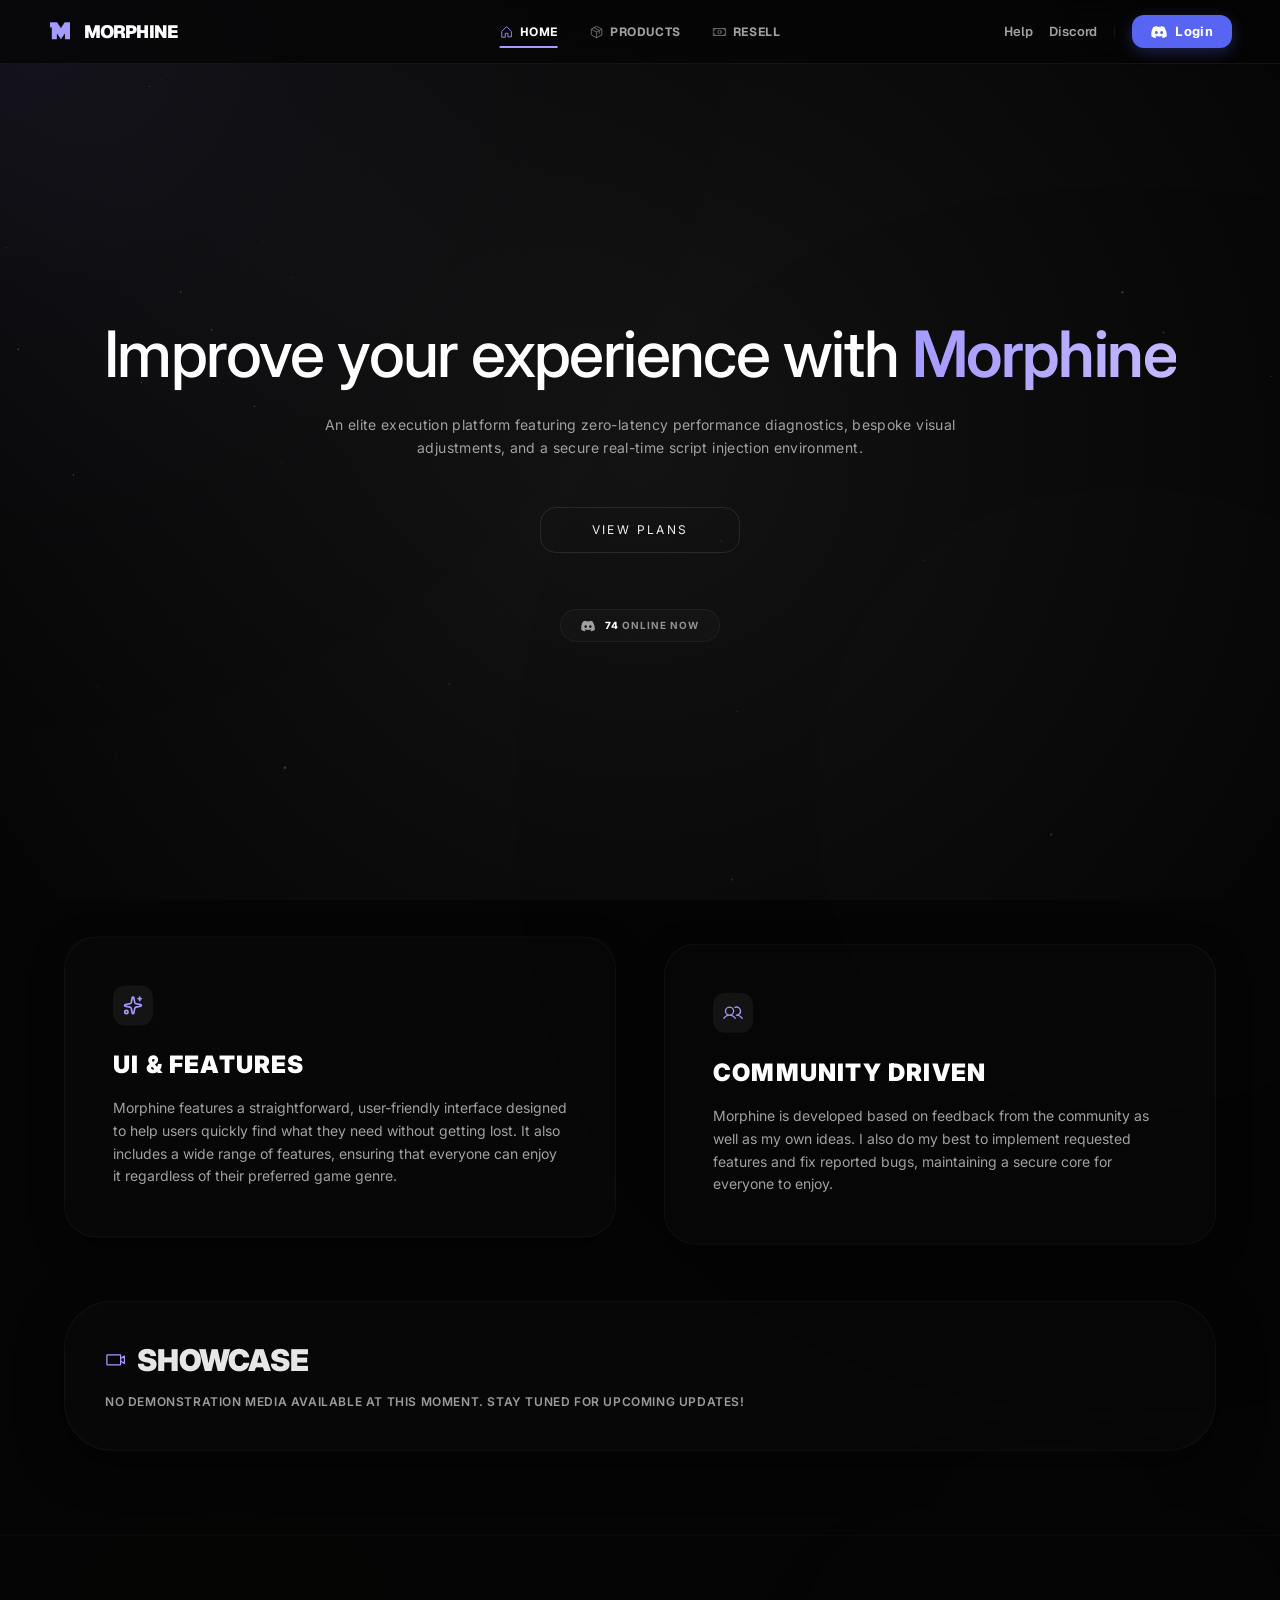
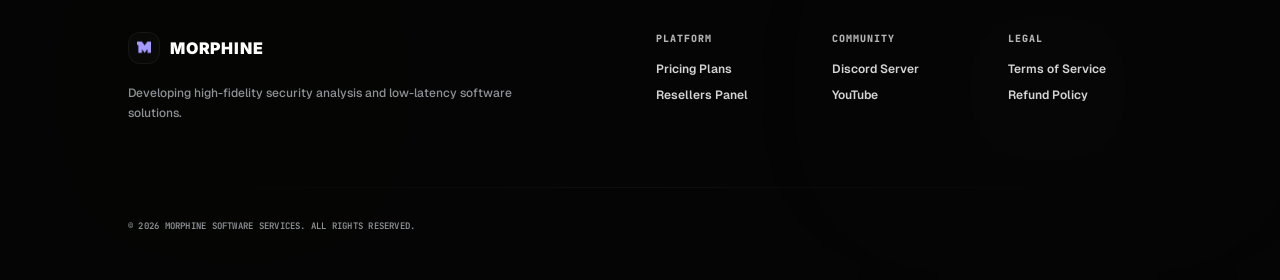
==== commit 62cefdf6: "Add files via upload" ====
--- a/index.html
+++ b/index.html
@@ -14,7 +14,7 @@
     <meta name="viewport" content="width=device-width, initial-scale=1.0" />
     <title>Morphine</title>
     <link rel="icon" type="image/png" href="/logo.png">
-    <script type="module" crossorigin src="/assets/index-D-zyHeVC.js"></script>
+    <script type="module" crossorigin src="/assets/index-DZmIisPW.js"></script>
     <link rel="stylesheet" crossorigin href="/assets/index-IwMEd-VD.css">
   </head>
   <body>
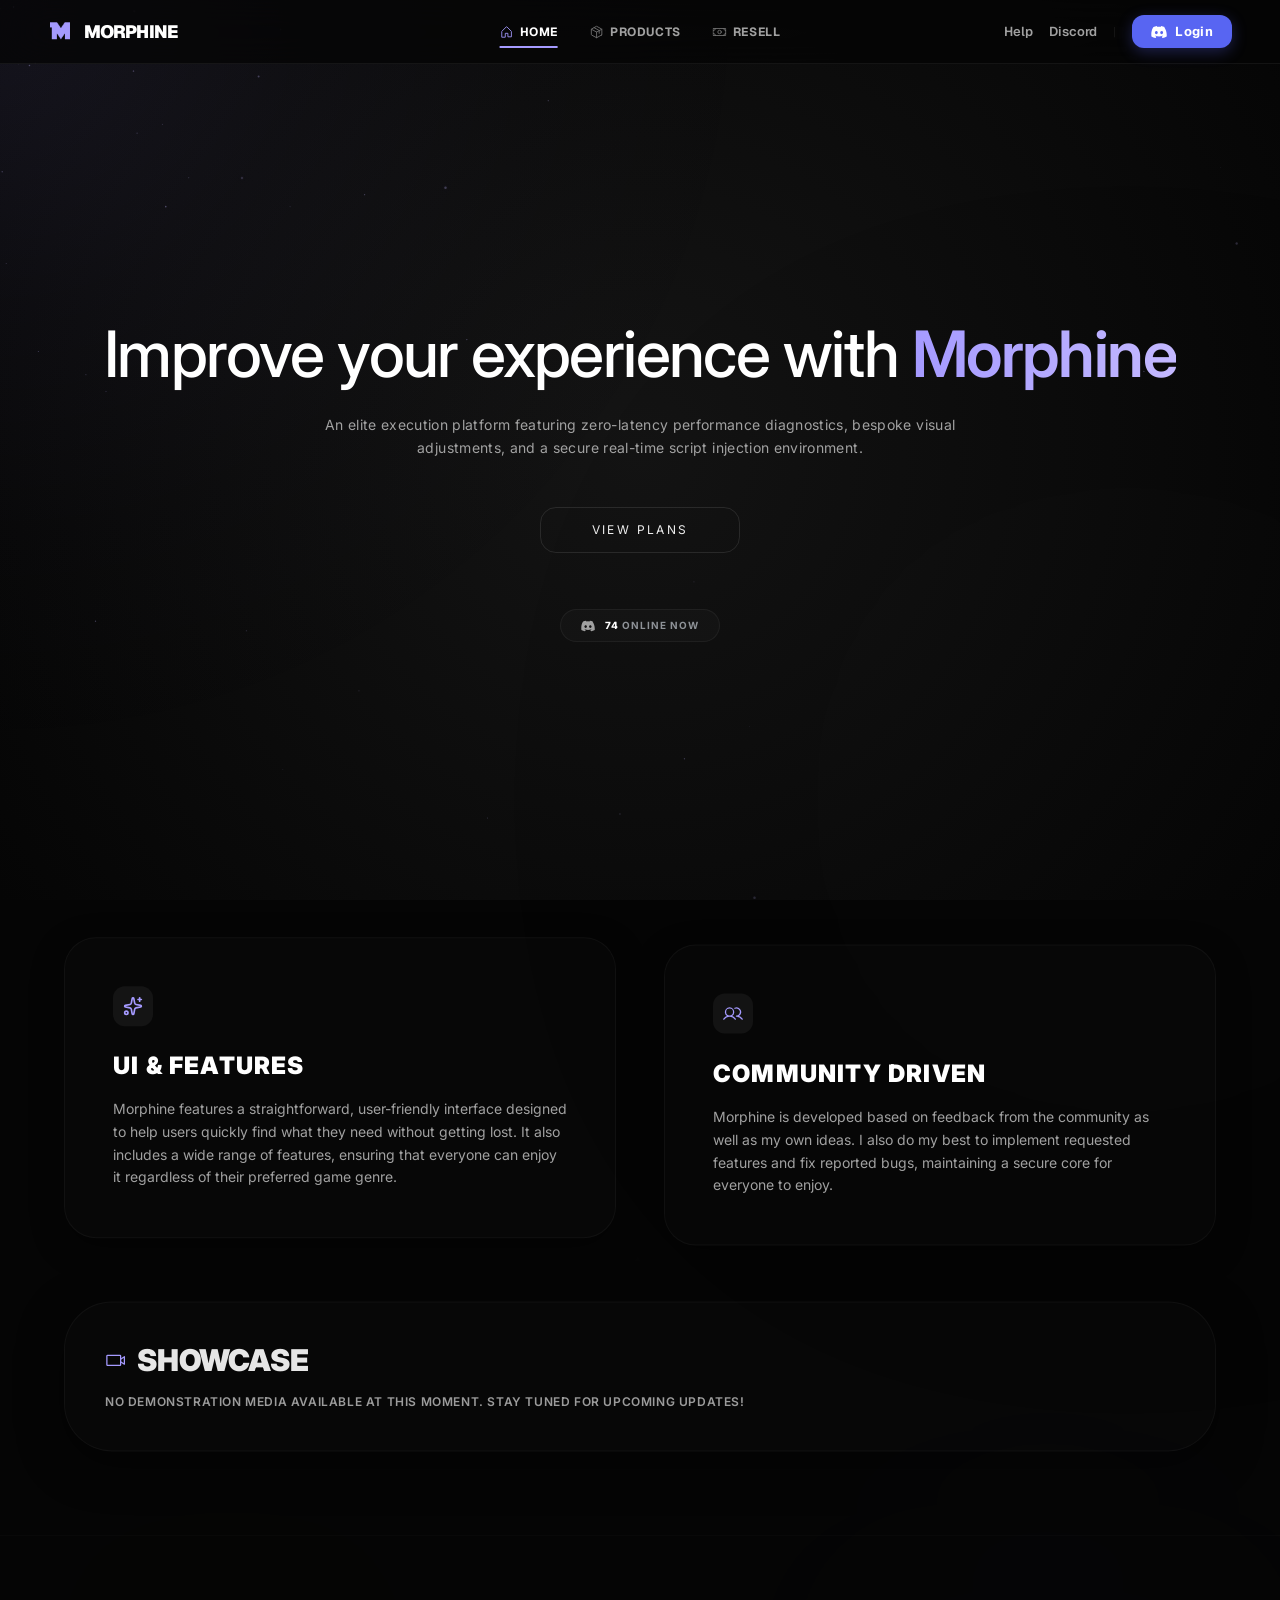
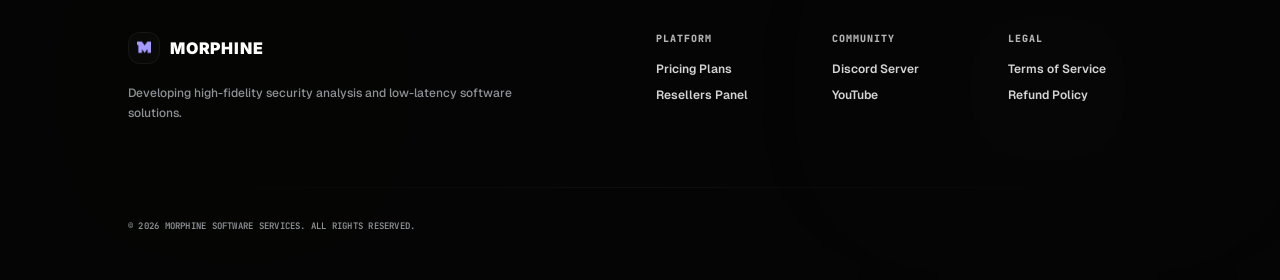
==== commit 09e25254: "Add files via upload" ====
--- a/index.html
+++ b/index.html
@@ -14,7 +14,7 @@
     <meta name="viewport" content="width=device-width, initial-scale=1.0" />
     <title>Morphine</title>
     <link rel="icon" type="image/png" href="/logo.png">
-    <script type="module" crossorigin src="/assets/index-DZmIisPW.js"></script>
+    <script type="module" crossorigin src="/assets/index-Bwq5AKDH.js"></script>
     <link rel="stylesheet" crossorigin href="/assets/index-IwMEd-VD.css">
   </head>
   <body>
